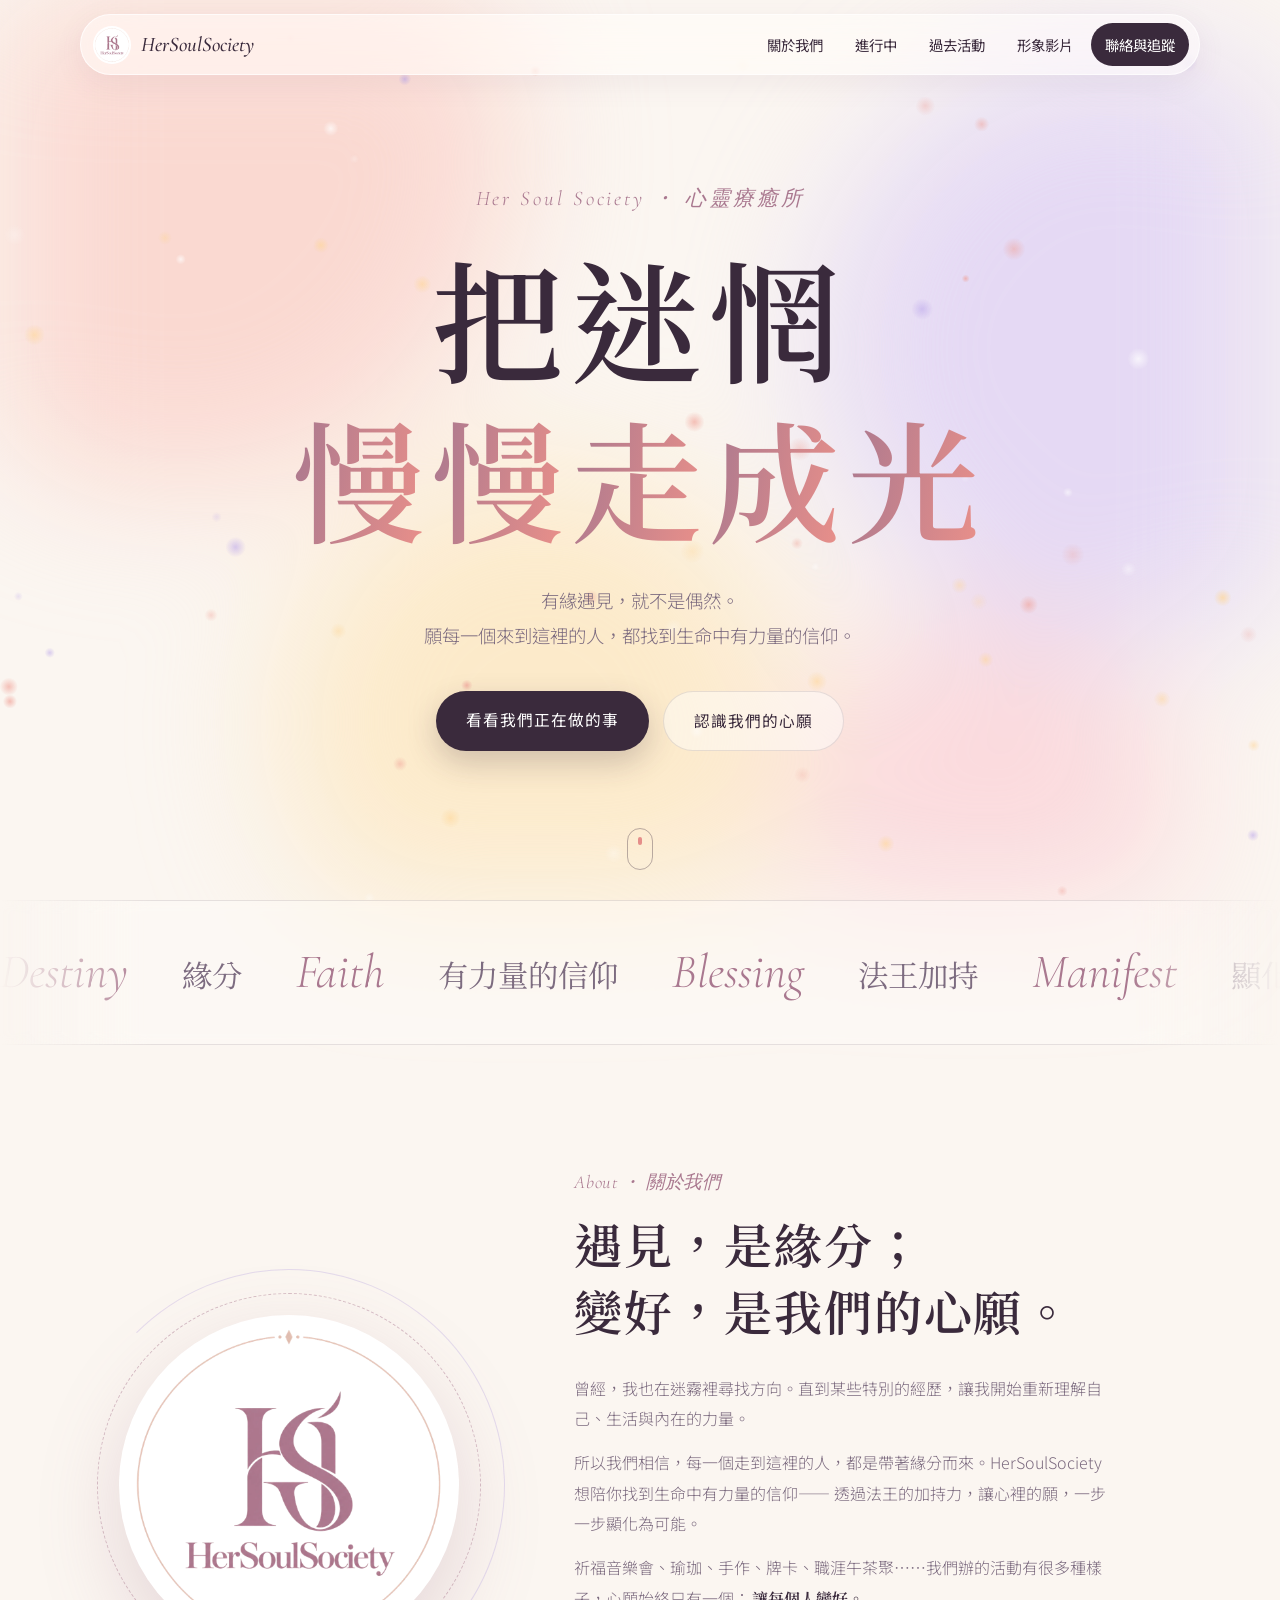
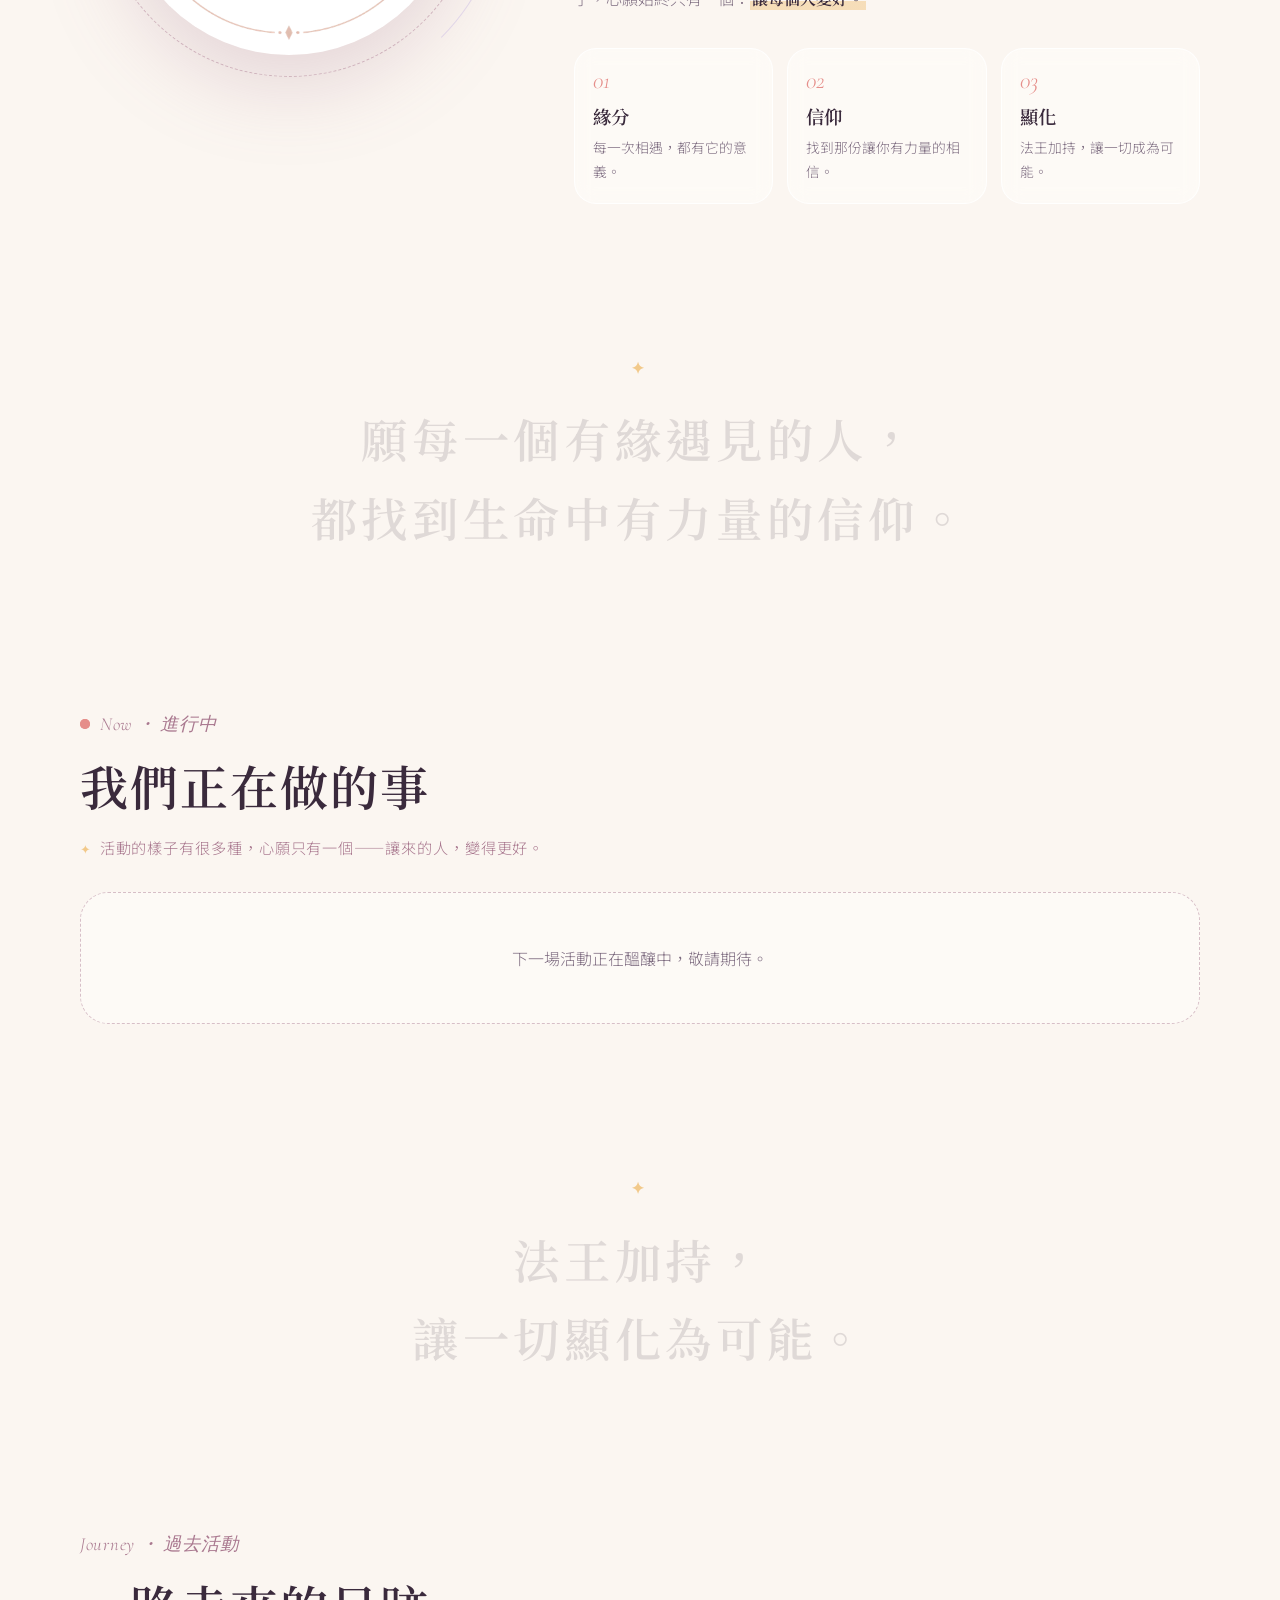
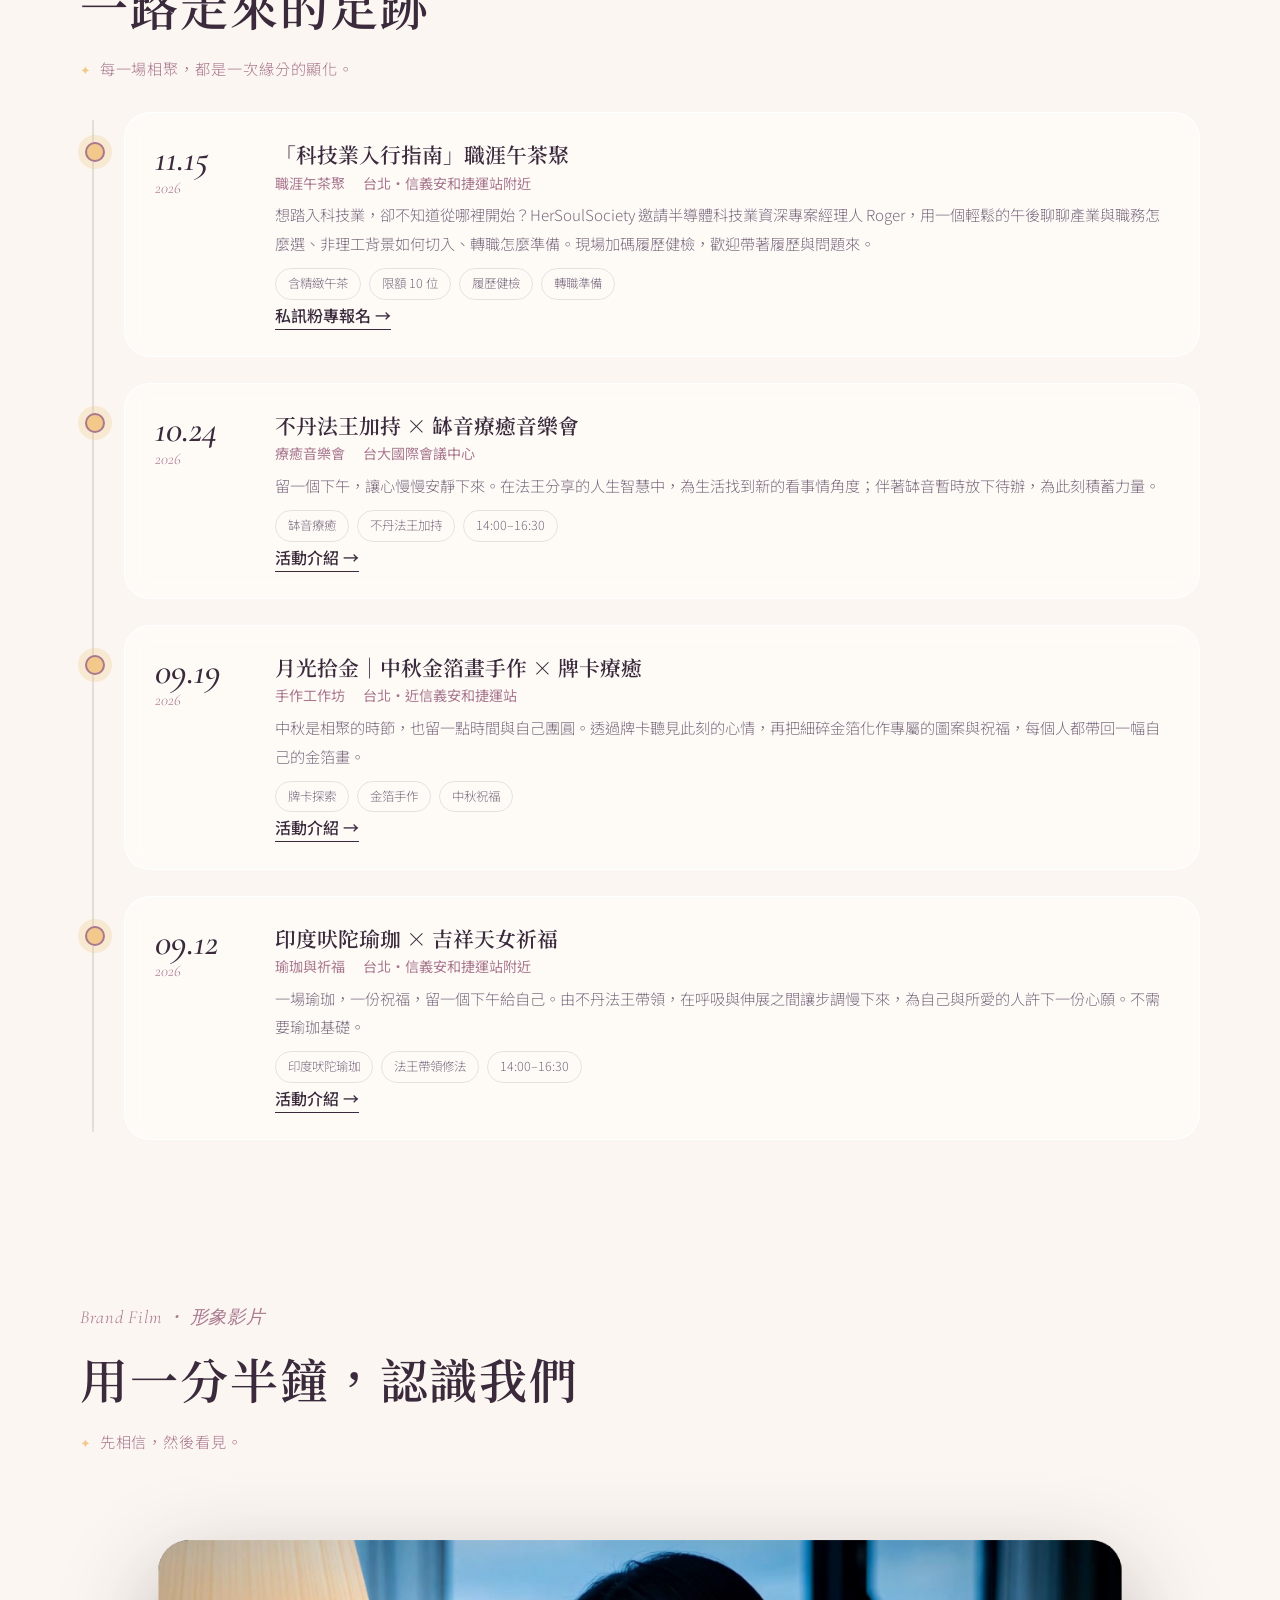
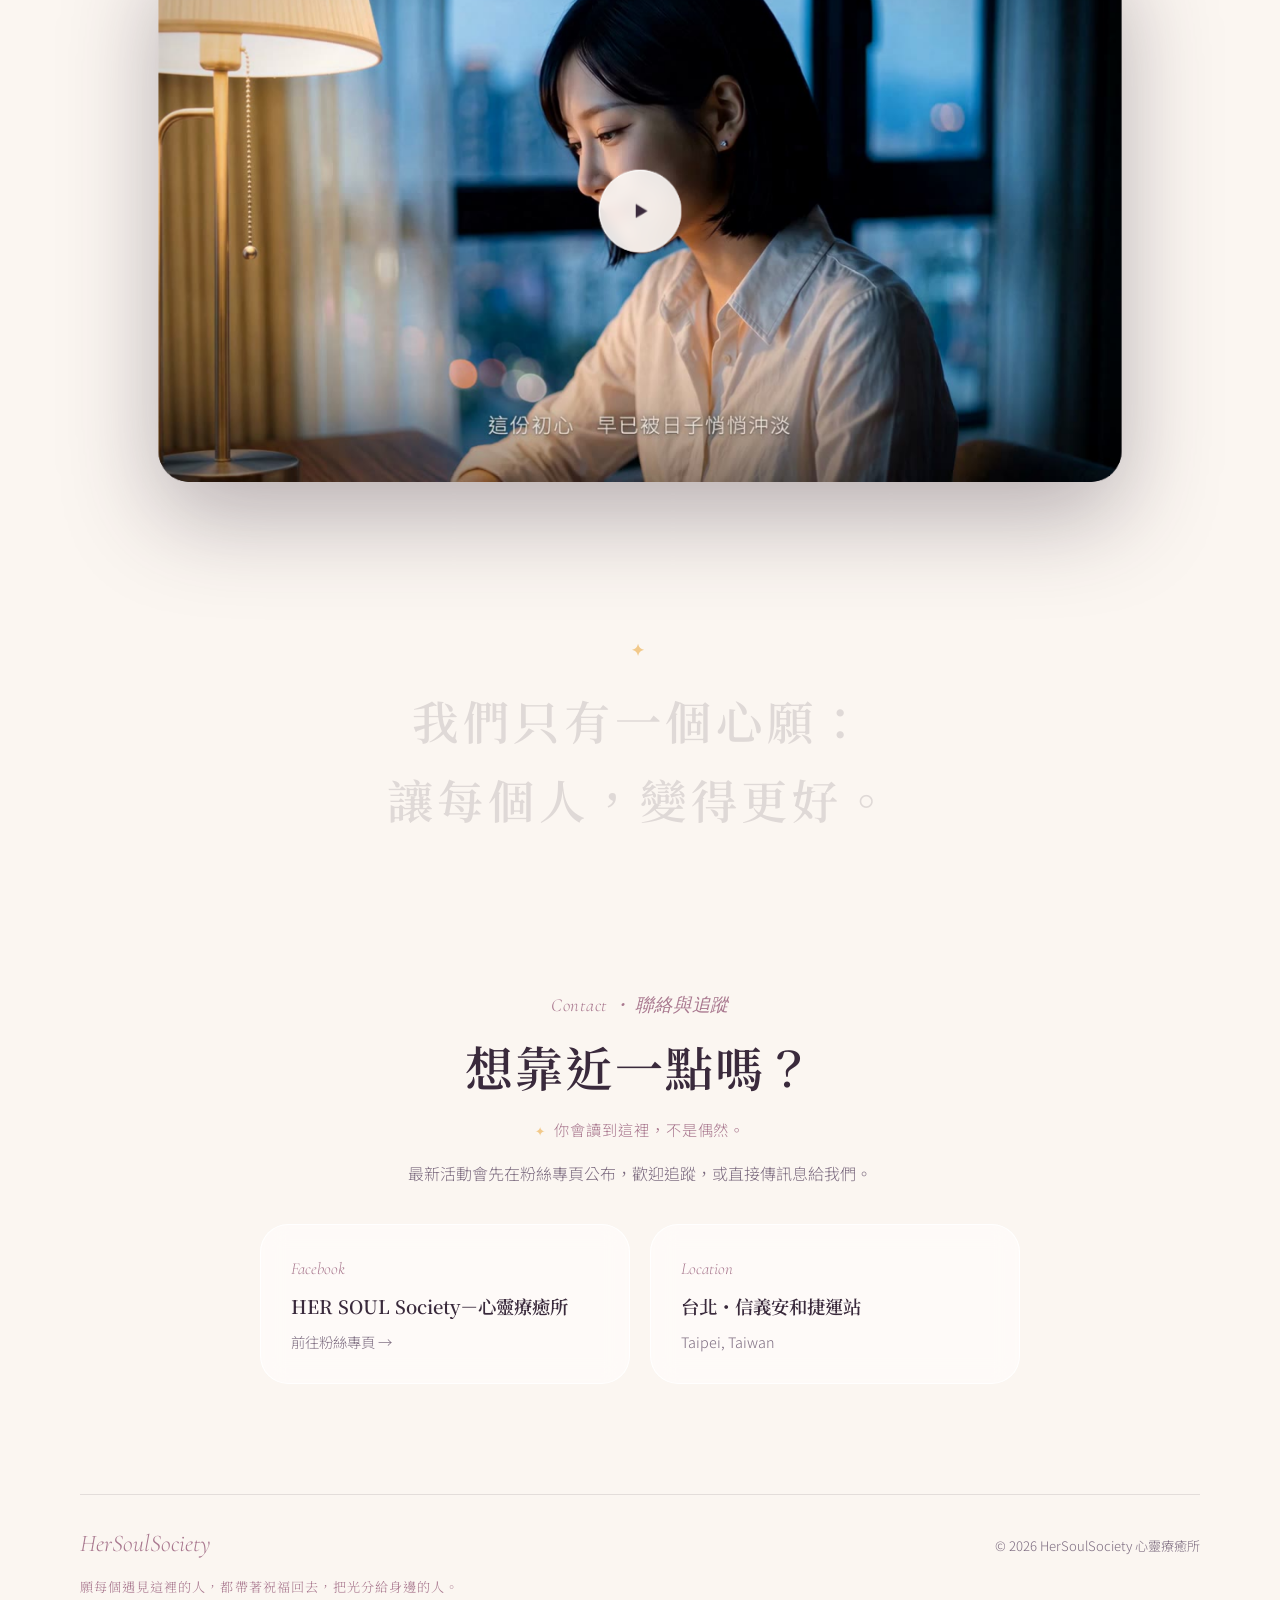
==== index.html @ b60af1e0 "HerSoulSociety 活動網站第一版 Co-Authored-By: Claude Fable 5.2 <noreply@anthropic.com>" ====
<!doctype html>
<html lang="zh-Hant">
<head>
<meta charset="utf-8">
<meta name="viewport" content="width=device-width, initial-scale=1, viewport-fit=cover">
<title>HerSoulSociety 心靈療癒所｜把迷惘慢慢走成光</title>
<meta name="description" content="HerSoulSociety 心靈療癒所：願每一個有緣遇見的人，都找到生命中有力量的信仰。這裡收錄我們正在進行與過去舉辦的活動。">
<link rel="icon" href="assets/hs_logo.png">
<link rel="preconnect" href="https://fonts.googleapis.com">
<link rel="preconnect" href="https://fonts.gstatic.com" crossorigin>
<link href="https://fonts.googleapis.com/css2?family=Cormorant+Garamond:ital,wght@0,500;1,400;1,500&family=Noto+Sans+TC:wght@300;400;500&family=Noto+Serif+TC:wght@400;600&display=swap" rel="stylesheet">
<link rel="stylesheet" href="style.css">
</head>
<body class="loading">

<!-- 進場畫面 -->
<div id="loader" role="status" aria-label="載入中">
  <i class="l-bloom"></i>
  <div class="l-core">
    <svg class="l-ring" viewBox="0 0 200 200" aria-hidden="true">
      <defs><linearGradient id="lg" x1="0" y1="0" x2="1" y2="1"><stop offset="0" stop-color="#B7A3E0"/><stop offset=".5" stop-color="#E58E8A"/><stop offset="1" stop-color="#F2C98A"/></linearGradient></defs>
      <circle class="bg" cx="100" cy="100" r="92"/><circle class="fg" id="lRing" cx="100" cy="100" r="92"/>
    </svg>
    <i class="l-orbit"></i>
    <img src="assets/hs_logo.png" alt="">
  </div>
  <p class="l-tip" id="lTip">緣分，正在靠近</p>
  <p class="l-pct"><span id="lPct">0</span> %</p>
</div>

<!-- 切換分頁的光幕 -->
<div id="veil" aria-hidden="true">
  <div class="v-in"><small id="vEn"></small><strong id="vZh"></strong><span id="vTip"></span></div>
</div>

<div class="aurora" aria-hidden="true">
  <i class="orb o1"></i><i class="orb o2"></i><i class="orb o3"></i><i class="orb o4"></i>
</div>
<canvas id="motes" aria-hidden="true"></canvas>
<div id="glow" aria-hidden="true"></div>
<div id="progress" aria-hidden="true"></div>

<header class="nav" id="nav">
  <a class="brand" href="#top">
    <img src="assets/hs_logo.png" alt="HerSoulSociety 標誌">
    <span>HerSoulSociety</span>
  </a>
  <nav>
    <a href="#about">關於我們</a>
    <a href="#now">進行中</a>
    <a href="#past">過去活動</a>
    <a href="#film">形象影片</a>
    <a href="#contact" class="pill">聯絡與追蹤</a>
  </nav>
</header>

<!-- 手機底部分頁列 -->
<nav class="tabbar" aria-label="分頁">
  <a href="#about">關於</a>
  <a href="#now">進行中</a>
  <a href="#past">足跡</a>
  <a href="#film">影片</a>
  <a href="#contact">聯絡</a>
</nav>

<!-- 角落輪播的小提示 -->
<aside id="hint" aria-live="polite">
  <i>✦</i><span id="hintText"></span>
  <button id="hintClose" aria-label="關閉小提示">×</button>
</aside>

<main id="top" data-en="Home" data-zh="首頁" data-tip="有緣遇見，就不是偶然。">

  <!-- 首屏 -->
  <section class="hero">
    <p class="eyebrow fade" style="--d:.1s">Her Soul Society ・ 心靈療癒所</p>
    <h1 class="split" data-text="把迷惘|慢慢走成光"></h1>
    <p class="lead fade" style="--d:1.5s">
      有緣遇見，就不是偶然。<br>
      願每一個來到這裡的人，都找到生命中有力量的信仰。
    </p>
    <div class="cta fade" style="--d:1.8s">
      <a class="btn solid" href="#now"><span>看看我們正在做的事</span></a>
      <a class="btn ghost" href="#about"><span>認識我們的心願</span></a>
    </div>
    <a class="scroll-hint fade" style="--d:2.3s" href="#about" aria-label="往下捲動">
      <span></span>
    </a>
  </section>

  <!-- 跑馬燈 -->
  <div class="marquee" aria-hidden="true">
    <div class="track">
      <span>Destiny</span><b>緣分</b><span>Faith</span><b>有力量的信仰</b><span>Blessing</span><b>法王加持</b><span>Manifest</span><b>顯化為可能</b><span>Better</span><b>讓每個人變好</b>
      <span>Destiny</span><b>緣分</b><span>Faith</span><b>有力量的信仰</b><span>Blessing</span><b>法王加持</b><span>Manifest</span><b>顯化為可能</b><span>Better</span><b>讓每個人變好</b>
    </div>
  </div>

  <!-- 關於 -->
  <section class="about wrap" id="about" data-en="About" data-zh="關於我們" data-tip="願你找到，生命中有力量的信仰。">
    <div class="about-logo reveal">
      <div class="ring"><img src="assets/hs_logo.png" alt=""></div>
    </div>
    <div class="about-text">
      <p class="label reveal">About ・ 關於我們</p>
      <h2 class="reveal">遇見，是緣分；<br>變好，是我們的心願。</h2>
      <p class="reveal">
        曾經，我也在迷霧裡尋找方向。直到某些特別的經歷，讓我開始重新理解自己、生活與內在的力量。
      </p>
      <p class="reveal">
        所以我們相信，每一個走到這裡的人，都是帶著緣分而來。HerSoulSociety 想陪你找到生命中有力量的信仰——
        透過法王的加持力，讓心裡的願，一步一步顯化為可能。
      </p>
      <p class="reveal">
        祈福音樂會、瑜珈、手作、牌卡、職涯午茶聚……我們辦的活動有很多種樣子，心願始終只有一個：<strong class="hl">讓每個人變好。</strong>
      </p>
      <ul class="pillars">
        <li class="reveal"><em>01</em><strong>緣分</strong><span>每一次相遇，都有它的意義。</span></li>
        <li class="reveal"><em>02</em><strong>信仰</strong><span>找到那份讓你有力量的相信。</span></li>
        <li class="reveal"><em>03</em><strong>顯化</strong><span>法王加持，讓一切成為可能。</span></li>
      </ul>
    </div>
  </section>

  <div class="whisper" data-text="願每一個有緣遇見的人，|都找到生命中有力量的信仰。"></div>

  <!-- 進行中 -->
  <section class="wrap" id="now" data-en="Now" data-zh="進行中" data-tip="形式有很多種，心願只有一個。">
    <p class="label reveal"><i class="dot"></i>Now ・ 進行中</p>
    <h2 class="reveal">我們正在做的事</h2>
    <p class="tip reveal">活動的樣子有很多種，心願只有一個——讓來的人，變得更好。</p>
    <div class="now-list" id="nowList"></div>
  </section>

  <div class="whisper" data-text="法王加持，|讓一切顯化為可能。"></div>

  <!-- 過去活動 -->
  <section class="wrap" id="past" data-en="Journey" data-zh="過去活動" data-tip="每一場相聚，都是緣分的顯化。">
    <p class="label reveal">Journey ・ 過去活動</p>
    <h2 class="reveal">一路走來的足跡</h2>
    <p class="tip reveal">每一場相聚，都是一次緣分的顯化。</p>
    <div class="timeline" id="pastList"><i class="line"><b></b></i></div>
  </section>

  <!-- 形象影片 -->
  <section class="film" id="film" data-en="Brand Film" data-zh="形象影片" data-tip="先相信，然後看見。">
    <div class="wrap">
      <p class="label reveal">Brand Film ・ 形象影片</p>
      <h2 class="reveal">用一分半鐘，認識我們</h2>
      <p class="tip reveal">先相信，然後看見。</p>
    </div>
    <div class="film-frame" id="filmFrame">
      <video id="filmVideo" src="assets/brand-film.mp4" poster="assets/film-poster.jpg" preload="none" playsinline></video>
      <button class="play" id="filmPlay" aria-label="播放形象影片">
        <svg viewBox="0 0 24 24" width="30" height="30"><path d="M8 5.5v13l11-6.5z" fill="currentColor"/></svg>
      </button>
    </div>
  </section>

  <div class="whisper" data-text="我們只有一個心願：|讓每個人，變得更好。"></div>

  <!-- 聯絡 -->
  <section class="contact wrap" id="contact" data-en="Contact" data-zh="聯絡與追蹤" data-tip="靠近一點，讓好事發生。">
    <p class="label reveal">Contact ・ 聯絡與追蹤</p>
    <h2 class="reveal">想靠近一點嗎？</h2>
    <p class="tip reveal">你會讀到這裡，不是偶然。</p>
    <p class="reveal sub">最新活動會先在粉絲專頁公布，歡迎追蹤，或直接傳訊息給我們。</p>
    <div class="contact-cards">
      <a class="c-card reveal" href="https://www.facebook.com/share/1E7W6JuRWN/?mibextid=wwXIfr" target="_blank" rel="noopener">
        <small>Facebook</small>
        <strong>HER SOUL Society－心靈療癒所</strong>
        <span>前往粉絲專頁 →</span>
      </a>
      <div class="c-card reveal">
        <small>Location</small>
        <strong>台北・信義安和捷運站</strong>
        <span>Taipei, Taiwan</span>
      </div>
    </div>
  </section>
</main>

<footer>
  <span class="f-brand">HerSoulSociety</span>
  <span class="f-wish">願每個遇見這裡的人，都帶著祝福回去，把光分給身邊的人。</span>
  <span>© <span id="year"></span> HerSoulSociety 心靈療癒所</span>
</footer>

<script src="events.js"></script>
<script src="app.js"></script>
</body>
</html>
---- style.css ----
:root{
  --bg:#FBF6F1; --paper:#FFFDFB; --ink:#3A2A3C; --muted:#7D6C80;
  --rose:#E58E8A; --lilac:#B7A3E0; --gold:#F2C98A; --mauve:#A9788F;
  --line:rgba(58,42,60,.12);
  --serif:"Noto Serif TC",serif; --sans:"Noto Sans TC",system-ui,sans-serif; --en:"Cormorant Garamond",serif;
  --ease:cubic-bezier(.22,.8,.24,1);
}
*{box-sizing:border-box;margin:0;padding:0}
html{overflow-x:clip;scroll-behavior:smooth;scroll-padding-top:84px}
body{background:var(--bg);color:var(--ink);font-family:var(--sans);font-weight:300;line-height:1.9;overflow-x:hidden;-webkit-font-smoothing:antialiased}
a{color:inherit;text-decoration:none}
img,video{display:block;max-width:100%}
::selection{background:var(--gold);color:var(--ink)}

/* ───── 背景：流動的霧與光 ───── */
.aurora{position:fixed;inset:0;z-index:-3;overflow:hidden;filter:blur(70px) saturate(115%)}
.orb{position:absolute;border-radius:50%;opacity:.6;will-change:transform}
.o1{width:52vw;height:52vw;left:-12vw;top:-14vw;background:#F6C9C0;animation:drift1 22s ease-in-out infinite alternate}
.o2{width:46vw;height:46vw;right:-10vw;top:6vh;background:#D5C8F2;animation:drift2 27s ease-in-out infinite alternate}
.o3{width:40vw;height:40vw;left:22vw;top:52vh;background:#FBE3B8;animation:drift3 31s ease-in-out infinite alternate}
.o4{width:30vw;height:30vw;right:8vw;bottom:-8vw;background:#F3B9C6;opacity:.45;animation:drift1 36s ease-in-out infinite alternate-reverse}
@keyframes drift1{to{transform:translate(14vw,10vh) scale(1.18)}}
@keyframes drift2{to{transform:translate(-16vw,14vh) scale(.88)}}
@keyframes drift3{to{transform:translate(10vw,-16vh) scale(1.22)}}
#motes{position:fixed;inset:0;z-index:-2;width:100%;height:100%;pointer-events:none}
#glow{position:fixed;left:0;top:0;width:520px;height:520px;margin:-260px 0 0 -260px;border-radius:50%;z-index:-1;pointer-events:none;
  background:radial-gradient(circle,rgba(255,236,200,.75),rgba(255,236,200,0) 62%);opacity:0;transition:opacity .8s;will-change:transform}
#progress{position:fixed;left:0;top:0;height:3px;width:100%;z-index:60;transform-origin:0 50%;transform:scaleX(0);
  background:linear-gradient(90deg,var(--lilac),var(--rose),var(--gold))}

/* ───── 導覽 ───── */
.nav{position:fixed;top:14px;left:50%;transform:translateX(-50%);z-index:50;width:min(1120px,calc(100% - 28px));
  display:flex;align-items:center;justify-content:space-between;padding:8px 10px 8px 12px;border-radius:999px;
  background:rgba(255,253,251,.55);backdrop-filter:blur(18px) saturate(140%);-webkit-backdrop-filter:blur(18px) saturate(140%);
  border:1px solid rgba(255,255,255,.7);box-shadow:0 8px 30px rgba(120,80,110,.08);transition:box-shadow .4s,background .4s}
.nav.scrolled{background:rgba(255,253,251,.82);box-shadow:0 10px 36px rgba(120,80,110,.16)}
.brand{display:flex;align-items:center;gap:10px;font-family:var(--en);font-style:italic;font-size:1.3rem;font-weight:500}
.brand img{width:38px;height:38px;border-radius:50%;background:#fff;transition:transform .8s var(--ease)}
.brand:hover img{transform:rotate(360deg)}
.nav nav{display:flex;align-items:center;gap:4px;font-size:.9rem;font-weight:400}
.nav nav a{padding:8px 14px;border-radius:999px;position:relative;transition:color .3s,background .3s}
.nav nav a:not(.pill):hover{background:rgba(183,163,224,.2)}
.nav nav a.on:not(.pill){color:var(--mauve)}
.nav nav a.on:not(.pill)::after{content:"";position:absolute;left:50%;bottom:3px;width:5px;height:5px;margin-left:-2.5px;border-radius:50%;background:var(--rose)}
.pill{background:var(--ink);color:#fff}
.pill:hover{background:var(--mauve)}

/* ───── 共用 ───── */
.wrap{width:min(1120px,calc(100% - 48px));margin:0 auto;padding:120px 0 40px}
.label{display:flex;align-items:center;gap:10px;font-family:var(--en);font-style:italic;font-size:1.15rem;color:var(--mauve);letter-spacing:.04em;margin-bottom:10px}
h2{font-family:var(--serif);font-weight:600;font-size:clamp(1.9rem,4.2vw,3rem);line-height:1.4;letter-spacing:.04em;margin-bottom:28px}
.dot{width:10px;height:10px;border-radius:50%;background:var(--rose);position:relative;flex:none}
.dot::after{content:"";position:absolute;inset:0;border-radius:50%;background:var(--rose);animation:ping 2s ease-out infinite}
@keyframes ping{to{transform:scale(3.4);opacity:0}}

/* 捲動顯現：由霧變清晰 */
.reveal{opacity:0;transform:translateY(34px);filter:blur(10px);transition:opacity 1.1s var(--ease),transform 1.1s var(--ease),filter 1.1s var(--ease);transition-delay:var(--rd,0s)}
.reveal.in{opacity:1;transform:none;filter:none}
.fade{opacity:0;animation:fadeUp 1.2s var(--ease) var(--d,0s) forwards}
@keyframes fadeUp{from{opacity:0;transform:translateY(22px);filter:blur(8px)}to{opacity:1;transform:none;filter:none}}

/* ───── 首屏 ───── */
.hero{min-height:100svh;display:flex;flex-direction:column;align-items:center;justify-content:center;text-align:center;padding:120px 24px 90px;position:relative}
.eyebrow{font-family:var(--en);font-style:italic;font-size:clamp(1rem,2vw,1.3rem);color:var(--mauve);letter-spacing:.14em}
.hero h1{font-family:var(--serif);font-weight:600;font-size:clamp(2.9rem,10.5vw,8.2rem);line-height:1.22;letter-spacing:.06em;margin:18px 0 26px}
.hero h1 .row{display:block}
.hero h1 .ch{display:inline-block;opacity:0;transform:translateY(.5em) scale(1.08);filter:blur(18px);animation:chIn 1.5s var(--ease) forwards;animation-delay:calc(.35s + var(--i)*.11s)}
.hero h1 .row:last-child .ch{background:linear-gradient(100deg,var(--mauve) 0%,var(--rose) 38%,var(--gold) 55%,var(--rose) 72%,var(--lilac) 100%);background-size:260% 100%;
  -webkit-background-clip:text;background-clip:text;color:transparent;animation:chIn 1.5s var(--ease) forwards,sheen 7s ease-in-out 2s infinite alternate;animation-delay:calc(.35s + var(--i)*.11s),2s}
@keyframes chIn{to{opacity:1;transform:none;filter:none}}
@keyframes sheen{to{background-position:100% 0}}
.lead{max-width:34em;color:var(--muted);font-size:clamp(1rem,1.6vw,1.15rem)}
.cta{display:flex;flex-wrap:wrap;gap:14px;justify-content:center;margin-top:38px}
.btn{position:relative;overflow:hidden;padding:14px 30px;border-radius:999px;font-weight:400;font-size:.98rem;letter-spacing:.06em;transition:transform .5s var(--ease),box-shadow .5s}
.btn span{position:relative;z-index:1}
.btn.solid{background:var(--ink);color:#fff;box-shadow:0 12px 30px rgba(58,42,60,.22)}
.btn.solid::before{content:"";position:absolute;inset:0;background:linear-gradient(100deg,var(--mauve),var(--rose),var(--gold));opacity:0;transition:opacity .6s}
.btn.solid:hover::before{opacity:1}
.btn.ghost{border:1px solid var(--line);background:rgba(255,255,255,.45);backdrop-filter:blur(8px)}
.btn:hover{transform:translateY(-3px);box-shadow:0 18px 40px rgba(229,142,138,.3)}
.scroll-hint{position:absolute;bottom:30px;left:50%;margin-left:-13px;width:26px;height:42px;border:1.5px solid rgba(58,42,60,.35);border-radius:14px}
.scroll-hint span{position:absolute;left:50%;top:8px;width:4px;height:8px;margin-left:-2px;border-radius:2px;background:var(--rose);animation:wheel 2s var(--ease) infinite}
@keyframes wheel{0%{opacity:0;transform:translateY(-3px)}35%{opacity:1}100%{opacity:0;transform:translateY(15px)}}

/* ───── 跑馬燈 ───── */
.marquee{overflow:hidden;padding:26px 0;border-block:1px solid var(--line);background:rgba(255,253,251,.4);backdrop-filter:blur(6px);
  -webkit-mask-image:linear-gradient(90deg,transparent,#000 12%,#000 88%,transparent);mask-image:linear-gradient(90deg,transparent,#000 12%,#000 88%,transparent)}
.track{display:flex;gap:54px;width:max-content;align-items:baseline;animation:slide 38s linear infinite}
.track span{font-family:var(--en);font-style:italic;font-size:clamp(1.8rem,4vw,3rem);color:var(--mauve)}
.track b{font-family:var(--serif);font-weight:400;font-size:clamp(1.2rem,2.6vw,1.9rem);color:var(--muted)}
@keyframes slide{to{transform:translateX(-50%)}}

/* ───── 關於 ───── */
.about{display:grid;grid-template-columns:minmax(220px,.8fr) 1.2fr;gap:clamp(30px,6vw,90px);align-items:center}
.ring{position:relative;width:min(340px,70vw);aspect-ratio:1;margin:auto;border-radius:50%;background:#fff;box-shadow:0 30px 80px rgba(169,120,143,.25);animation:float 7s ease-in-out infinite}
.ring img{width:100%;height:100%;border-radius:50%}
.ring::before,.ring::after{content:"";position:absolute;inset:-22px;border-radius:50%;border:1px dashed rgba(169,120,143,.45);animation:spin 40s linear infinite}
.ring::after{inset:-46px;border:1px solid rgba(183,163,224,.35);border-left-color:transparent;border-bottom-color:transparent;animation-duration:26s;animation-direction:reverse}
@keyframes spin{to{transform:rotate(360deg)}}
@keyframes float{50%{transform:translateY(-14px)}}
.about-text p:not(.label){color:var(--muted);max-width:34em;margin-bottom:14px}
.pillars{list-style:none;display:grid;grid-template-columns:repeat(3,1fr);gap:14px;margin-top:34px}
.pillars li{padding:20px 18px;border-radius:22px;background:rgba(255,253,251,.6);border:1px solid rgba(255,255,255,.8);backdrop-filter:blur(10px);
  transition:transform .6s var(--ease),box-shadow .6s,opacity 1.1s var(--ease),filter 1.1s var(--ease)}
.pillars li:nth-child(2){--rd:.12s}.pillars li:nth-child(3){--rd:.24s}
.pillars li.in:hover{transform:translateY(-8px);box-shadow:0 22px 44px rgba(183,163,224,.3)}
.pillars em{font-family:var(--en);font-size:1.5rem;color:var(--rose);display:block;line-height:1}
.pillars strong{font-family:var(--serif);font-weight:600;font-size:1.15rem;display:block;margin:6px 0 2px}
.pillars span{font-size:.86rem;color:var(--muted);line-height:1.7;display:block}

/* ───── 進行中 ───── */
.now-list{display:grid;gap:34px}
.now-card{--mx:50%;--my:50%;position:relative;display:grid;grid-template-columns:minmax(0,.9fr) minmax(0,1.1fr);border-radius:34px;overflow:hidden;
  background:rgba(255,253,251,.72);border:1px solid rgba(255,255,255,.9);backdrop-filter:blur(14px);box-shadow:0 24px 70px rgba(120,80,110,.14);
  transform:perspective(1200px) rotateX(var(--rx,0deg)) rotateY(var(--ry,0deg));transition:transform .5s var(--ease),box-shadow .5s,opacity 1.1s var(--ease),filter 1.1s var(--ease)}
.now-card::after{content:"";position:absolute;inset:0;pointer-events:none;border-radius:inherit;opacity:0;transition:opacity .5s;
  background:radial-gradient(420px circle at var(--mx) var(--my),rgba(255,232,190,.55),transparent 60%)}
.now-card:hover::after{opacity:1}
.now-card:hover{box-shadow:0 34px 90px rgba(229,142,138,.26)}
.now-media{position:relative;min-height:340px;overflow:hidden;background:linear-gradient(135deg,#F6C9C0,#D5C8F2 55%,#FBE3B8)}
.now-media img{position:absolute;inset:0;width:100%;height:100%;object-fit:cover;object-position:50% 40%;transition:transform 1.6s var(--ease)}
.now-card:hover .now-media img{transform:scale(1.06)}
.now-media{background-size:220% 220%;animation:pan 14s ease-in-out infinite alternate}
@keyframes pan{to{background-position:100% 100%}}
.now-date{position:absolute;inset:0;display:flex;flex-direction:column;align-items:center;justify-content:center;color:#fff;font-family:var(--en);font-style:italic;text-shadow:0 6px 30px rgba(169,120,143,.45)}
.now-date small{font-size:1.4rem;letter-spacing:.3em;opacity:.9}
.now-date b{font-weight:500;font-size:clamp(4.5rem,10vw,7.5rem);line-height:1}
.now-date span{font-family:var(--serif);font-style:normal;font-size:1.05rem;letter-spacing:.3em;margin-top:10px;padding:4px 18px;border:1px solid rgba(255,255,255,.8);border-radius:999px}
.now-body{padding:clamp(26px,4vw,48px);display:flex;flex-direction:column;justify-content:center;gap:12px}
.badge{align-self:flex-start;display:inline-flex;align-items:center;gap:8px;padding:5px 14px;border-radius:999px;font-size:.8rem;font-weight:500;letter-spacing:.08em;background:rgba(229,142,138,.16);color:#B4605C}
.now-body h3,.t-card h3{font-family:var(--serif);font-weight:600;font-size:clamp(1.4rem,2.6vw,2rem);line-height:1.45}
.meta{display:flex;flex-wrap:wrap;gap:6px 18px;font-size:.88rem;color:var(--mauve);font-weight:400}
.now-body p{color:var(--muted)}
.tags{display:flex;flex-wrap:wrap;gap:8px}
.tags i{font-style:normal;font-size:.78rem;padding:3px 12px;border-radius:999px;border:1px solid var(--line);color:var(--muted)}
.more{align-self:flex-start;margin-top:8px;font-weight:500;color:var(--ink);border-bottom:1px solid currentColor;padding-bottom:2px;transition:color .3s,letter-spacing .5s var(--ease)}
.more:hover{color:var(--rose);letter-spacing:.1em}
.empty{padding:50px 30px;text-align:center;border-radius:28px;border:1px dashed rgba(169,120,143,.45);color:var(--muted);background:rgba(255,253,251,.5)}

/* ───── 過去活動：時間軸 ───── */
.timeline{position:relative;padding-left:44px;display:grid;gap:26px}
.timeline .line{position:absolute;left:12px;top:8px;bottom:8px;width:2px;background:var(--line);border-radius:2px;overflow:hidden}
.timeline .line b{display:block;width:100%;height:100%;transform-origin:50% 0;transform:scaleY(0);background:linear-gradient(var(--lilac),var(--rose),var(--gold))}
.t-item{position:relative}
.t-item::before{content:"";position:absolute;left:-39px;top:30px;width:16px;height:16px;border-radius:50%;background:var(--bg);border:2px solid var(--mauve);transition:background .6s .3s,box-shadow .6s .3s,transform .6s .3s var(--ease);transform:scale(.4)}
.t-item.in::before{background:var(--gold);box-shadow:0 0 0 7px rgba(242,201,138,.3);transform:scale(1)}
.t-card{display:grid;grid-template-columns:auto 1fr;gap:10px 28px;padding:26px 30px;border-radius:26px;background:rgba(255,253,251,.66);border:1px solid rgba(255,255,255,.9);backdrop-filter:blur(10px);
  transition:transform .6s var(--ease),box-shadow .6s}
.t-card:hover{transform:translateX(10px);box-shadow:0 18px 50px rgba(183,163,224,.28)}
.t-date{font-family:var(--en);font-style:italic;color:var(--mauve);line-height:1.1;min-width:92px}
.t-date b{display:block;font-weight:500;font-size:2.3rem;color:var(--ink)}
.t-card h3{font-size:1.3rem}
.t-card p{color:var(--muted);font-size:.95rem;margin:4px 0 10px}
.t-thumb{grid-column:1/-1;border-radius:18px;overflow:hidden;max-height:300px}
.t-thumb img{width:100%;height:100%;object-fit:cover}
.sample-flag{font-size:.72rem;padding:2px 10px;border-radius:999px;background:rgba(183,163,224,.25);color:#6E5A9A;margin-left:8px;vertical-align:middle;font-family:var(--sans);font-weight:400}

/* ───── 形象影片 ───── */
.film .wrap{padding-bottom:10px}
.film-frame{position:relative;width:min(1120px,calc(100% - 48px));margin:0 auto;aspect-ratio:16/9;border-radius:36px;overflow:hidden;background:#1b1420;
  box-shadow:0 40px 110px rgba(58,42,60,.35);transform:scale(var(--s,.86));will-change:transform}
.film-frame video{width:100%;height:100%;object-fit:cover}
.play{position:absolute;left:50%;top:50%;width:96px;height:96px;margin:-48px 0 0 -48px;border-radius:50%;border:0;cursor:pointer;color:var(--ink);
  background:rgba(255,253,251,.88);backdrop-filter:blur(8px);display:grid;place-items:center;transition:transform .5s var(--ease),opacity .5s}
.play::before,.play::after{content:"";position:absolute;inset:0;border-radius:50%;border:1px solid rgba(255,255,255,.8);animation:ripple 2.8s ease-out infinite}
.play::after{animation-delay:1.4s}
@keyframes ripple{to{transform:scale(2.1);opacity:0}}
.play:hover{transform:scale(1.1)}
.film-frame.playing .play{opacity:0;pointer-events:none}

/* ───── 聯絡 ───── */
.contact{text-align:center;padding-bottom:110px}
.contact .label{justify-content:center}
.contact .sub{color:var(--muted);max-width:32em;margin:-10px auto 36px}
.contact-cards{display:grid;grid-template-columns:repeat(auto-fit,minmax(260px,1fr));gap:20px;max-width:760px;margin:auto;text-align:left}
.c-card{display:flex;flex-direction:column;gap:4px;padding:28px 30px;border-radius:28px;background:rgba(255,253,251,.7);border:1px solid rgba(255,255,255,.9);backdrop-filter:blur(12px);
  transition:transform .6s var(--ease),box-shadow .6s,opacity 1.1s var(--ease),filter 1.1s var(--ease)}
.c-card:nth-child(2){--rd:.12s}
a.c-card.in:hover{transform:translateY(-8px);box-shadow:0 26px 60px rgba(229,142,138,.28)}
.c-card small{font-family:var(--en);font-style:italic;font-size:1.05rem;color:var(--mauve)}
.c-card strong{font-family:var(--serif);font-weight:600;font-size:1.15rem}
.c-card span{color:var(--muted);font-size:.9rem}

footer{display:flex;flex-wrap:wrap;gap:8px 24px;justify-content:space-between;align-items:baseline;width:min(1120px,calc(100% - 48px));margin:0 auto;padding:26px 0 40px;border-top:1px solid var(--line);font-size:.82rem;color:var(--muted)}
.f-brand{font-family:var(--en);font-style:italic;font-size:1.5rem;color:var(--mauve)}

/* ───── 手機 ───── */
@media (max-width:820px){
  .nav nav a:not(.pill){display:none}
  .wrap{padding-top:90px}
  .about{grid-template-columns:1fr}
  .ring{width:min(240px,60vw);margin-bottom:30px}
  .pillars{grid-template-columns:1fr}
  .now-card{grid-template-columns:1fr}
  .now-media{min-height:0;aspect-ratio:4/3}
  .timeline{padding-left:34px}
  .timeline .line{left:7px}
  .t-item::before{left:-34px}
  .t-card{grid-template-columns:1fr;padding:22px}
  .t-date b{display:inline;font-size:1.6rem;margin-right:8px}
  .film-frame{border-radius:22px}
  .play{width:72px;height:72px;margin:-36px 0 0 -36px}
}

/* ───── 減少動態 ───── */
@media (prefers-reduced-motion:reduce){
  *,*::before,*::after{animation:none!important;transition:none!important}
  .reveal,.fade,.hero h1 .ch{opacity:1;transform:none;filter:none}
  .timeline .line b{transform:none}
  .film-frame{transform:none}
  #motes,#glow{display:none}
}

/* ═════ 進場畫面 ═════ */
body.loading{overflow:hidden}
body.loading .fade,body.loading .hero h1 .ch{animation-play-state:paused!important}
#loader{position:fixed;inset:0;z-index:100;display:grid;place-content:center;justify-items:center;gap:20px;overflow:hidden;
  background:radial-gradient(60% 50% at 18% 18%,#F9D3CB,transparent 70%),radial-gradient(55% 55% at 86% 28%,#DCD0F5,transparent 70%),radial-gradient(60% 60% at 50% 105%,#FCE6BE,transparent 70%),var(--bg);
  transition:opacity 1.1s ease .15s,transform 1.3s var(--ease),filter 1.1s ease .15s;animation:failsafe 0s linear 10s forwards}
@keyframes failsafe{to{visibility:hidden}}
#loader[hidden]{display:none}
#loader.done{opacity:0;transform:scale(1.14);filter:blur(16px);pointer-events:none}
.l-bloom{position:absolute;left:50%;top:44%;width:40px;height:40px;margin:-20px;border-radius:50%;opacity:0;transform:scale(0);
  background:radial-gradient(circle,#fff 0,rgba(255,244,220,.95) 40%,rgba(255,244,220,0) 70%)}
#loader.done .l-bloom{opacity:1;transform:scale(80);transition:transform 1.2s cubic-bezier(.6,0,.9,.4),opacity .25s}
.l-core{position:relative;width:200px;height:200px;animation:coreIn 1.2s var(--ease) both}
@keyframes coreIn{from{opacity:0;transform:scale(.8);filter:blur(14px)}}
.l-core::before{content:"";position:absolute;inset:-70px;border-radius:50%;background:radial-gradient(circle,rgba(255,226,170,.9),rgba(255,226,170,0) 65%);animation:breathe 2.4s ease-in-out infinite}
@keyframes breathe{50%{transform:scale(1.18);opacity:.6}}
.l-core img{position:absolute;inset:22px;width:156px;height:156px;border-radius:50%;background:#fff;box-shadow:0 16px 50px rgba(169,120,143,.3)}
.l-ring{position:absolute;inset:0;transform:rotate(-90deg)}
.l-ring circle{fill:none}
.l-ring .bg{stroke:rgba(58,42,60,.1);stroke-width:1.5}
.l-ring .fg{stroke:url(#lg);stroke-width:3.5;stroke-linecap:round;stroke-dasharray:578;stroke-dashoffset:578}
.l-orbit{position:absolute;inset:-16px;border-radius:50%;animation:spin 2.6s linear infinite}
.l-orbit::before{content:"";position:absolute;left:50%;top:-4px;width:9px;height:9px;margin-left:-4.5px;border-radius:50%;background:#fff;box-shadow:0 0 14px 5px rgba(242,201,138,.95)}
.l-tip{position:relative;font-family:var(--serif);font-size:1.05rem;letter-spacing:.34em;text-indent:.34em;color:var(--ink);min-height:1.9em;transition:opacity .35s,transform .35s var(--ease),filter .35s}
.l-tip.out{opacity:0;transform:translateY(10px);filter:blur(6px)}
.l-pct{position:relative;font-family:var(--en);font-style:italic;font-size:1.15rem;color:var(--mauve);letter-spacing:.1em;margin-top:-12px}

/* ═════ 切換分頁的光幕 ═════ */
#veil{position:fixed;inset:0;z-index:90;display:grid;place-items:center;text-align:center;visibility:hidden;pointer-events:none;
  background:radial-gradient(60% 50% at 18% 18%,#F9D3CB,transparent 70%),radial-gradient(55% 55% at 86% 28%,#DCD0F5,transparent 70%),radial-gradient(60% 60% at 50% 105%,#FCE6BE,transparent 70%),var(--bg);
  clip-path:circle(0 at var(--x,50%) var(--y,50%))}
#veil.show{visibility:visible;pointer-events:auto;clip-path:circle(150% at var(--x,50%) var(--y,50%));transition:clip-path .85s cubic-bezier(.7,0,.2,1)}
#veil.leave{opacity:0;transform:scale(1.1);filter:blur(14px);transition:opacity .75s ease,transform .9s var(--ease),filter .75s ease}
#veil::before,#veil::after{content:"";position:absolute;left:50%;top:50%;width:min(78vw,460px);aspect-ratio:1;border-radius:50%;translate:-50% -50%;border:1px dashed rgba(169,120,143,.45);animation:spin 30s linear infinite}
#veil::after{width:min(92vw,560px);border:1px solid rgba(183,163,224,.4);border-left-color:transparent;border-bottom-color:transparent;animation-duration:18s;animation-direction:reverse}
.v-in{position:relative;display:grid;gap:8px;padding:0 24px}
.v-in>*{opacity:0;transform:translateY(18px);filter:blur(8px)}
#veil.show .v-in>*{opacity:1;transform:none;filter:none;transition:opacity .6s,transform .7s var(--ease),filter .6s}
#veil.show .v-in>:nth-child(1){transition-delay:.3s}
#veil.show .v-in>:nth-child(2){transition-delay:.4s}
#veil.show .v-in>:nth-child(3){transition-delay:.58s}
.v-in small{font-family:var(--en);font-style:italic;font-size:1.35rem;color:var(--mauve);letter-spacing:.1em}
.v-in strong{font-family:var(--serif);font-weight:600;font-size:clamp(2.2rem,8vw,4.4rem);letter-spacing:.22em;text-indent:.22em;line-height:1.3;
  background:linear-gradient(100deg,var(--mauve),var(--rose) 45%,var(--gold));-webkit-background-clip:text;background-clip:text;color:transparent}
.v-in span{color:var(--muted);letter-spacing:.16em;font-size:.98rem}

/* ═════ 理念小語：隨捲動逐字點亮 ═════ */
.whisper{width:min(900px,calc(100% - 48px));margin:0 auto;padding:110px 0 30px;text-align:center;font-family:var(--serif);font-weight:600;
  font-size:clamp(1.5rem,4.4vw,2.9rem);line-height:1.7;letter-spacing:.1em;position:relative}
.whisper::before{content:"✦";display:block;font-size:1rem;color:var(--gold);margin-bottom:18px;animation:twinkle 2.6s ease-in-out infinite}
@keyframes twinkle{50%{transform:scale(1.5) rotate(45deg);opacity:.5}}
.whisper .row{display:block}
.whisper .c{color:rgba(58,42,60,.14);transition:color .5s,text-shadow .5s}
.whisper .c.on{color:var(--ink);text-shadow:0 0 22px rgba(242,201,138,.8)}
.whisper .row:last-child .c.on{color:var(--mauve)}

/* 區塊小提示 */
.tip{display:flex;align-items:baseline;gap:8px;color:var(--mauve);font-size:.95rem;letter-spacing:.06em;margin:-14px 0 30px}
.tip::before{content:"✦";color:var(--gold);font-size:.8rem;animation:twinkle 2.6s ease-in-out infinite}
.contact .tip{justify-content:center;margin-bottom:14px}
.contact .sub{margin-top:0}
.hl{font-family:var(--serif);font-weight:600;color:var(--ink);background:linear-gradient(transparent 62%,rgba(242,201,138,.55) 62%);padding:0 2px}

/* 角落輪播小提示 */
#hint{position:fixed;right:20px;bottom:20px;z-index:40;display:flex;align-items:center;gap:10px;max-width:min(340px,calc(100vw - 40px));padding:10px 12px 10px 16px;border-radius:999px;
  background:rgba(255,253,251,.78);backdrop-filter:blur(16px);-webkit-backdrop-filter:blur(16px);border:1px solid rgba(255,255,255,.9);box-shadow:0 12px 36px rgba(120,80,110,.18);
  font-size:.86rem;color:var(--ink);opacity:0;transform:translateY(20px);pointer-events:none;transition:opacity .7s,transform .7s var(--ease)}
#hint.on{opacity:1;transform:none;pointer-events:auto}
#hint i{font-style:normal;color:var(--gold);animation:twinkle 2.6s ease-in-out infinite}
#hint span{transition:opacity .5s,filter .5s;line-height:1.5}
#hint span.out{opacity:0;filter:blur(6px)}
#hint button{border:0;background:none;cursor:pointer;color:var(--muted);font-size:1.1rem;line-height:1;padding:2px 6px;border-radius:50%}
#hint button:hover{color:var(--rose)}

/* 手機底部分頁列 */
.tabbar{display:none}
.f-wish{flex:1 1 100%;order:3;color:var(--mauve);font-family:var(--serif);letter-spacing:.08em}

@media (max-width:820px){
  .nav nav{display:none}
  .tabbar{display:flex;position:fixed;left:12px;right:12px;bottom:calc(10px + env(safe-area-inset-bottom));z-index:50;padding:6px;border-radius:999px;
    background:rgba(255,253,251,.82);backdrop-filter:blur(18px);-webkit-backdrop-filter:blur(18px);border:1px solid rgba(255,255,255,.9);box-shadow:0 10px 36px rgba(120,80,110,.2)}
  .tabbar a{flex:1;text-align:center;padding:9px 0;border-radius:999px;font-size:.84rem;font-weight:400;color:var(--muted);transition:background .4s,color .4s}
  .tabbar a.on{background:var(--ink);color:#fff}
  #hint{right:12px;left:12px;max-width:none;bottom:calc(72px + env(safe-area-inset-bottom));border-radius:22px}
  #hint span{flex:1}
  footer{padding-bottom:150px}
  .whisper{padding-top:80px}
}
@media (prefers-reduced-motion:reduce){
  #loader{display:none}
  .whisper .c{color:var(--ink)}
}
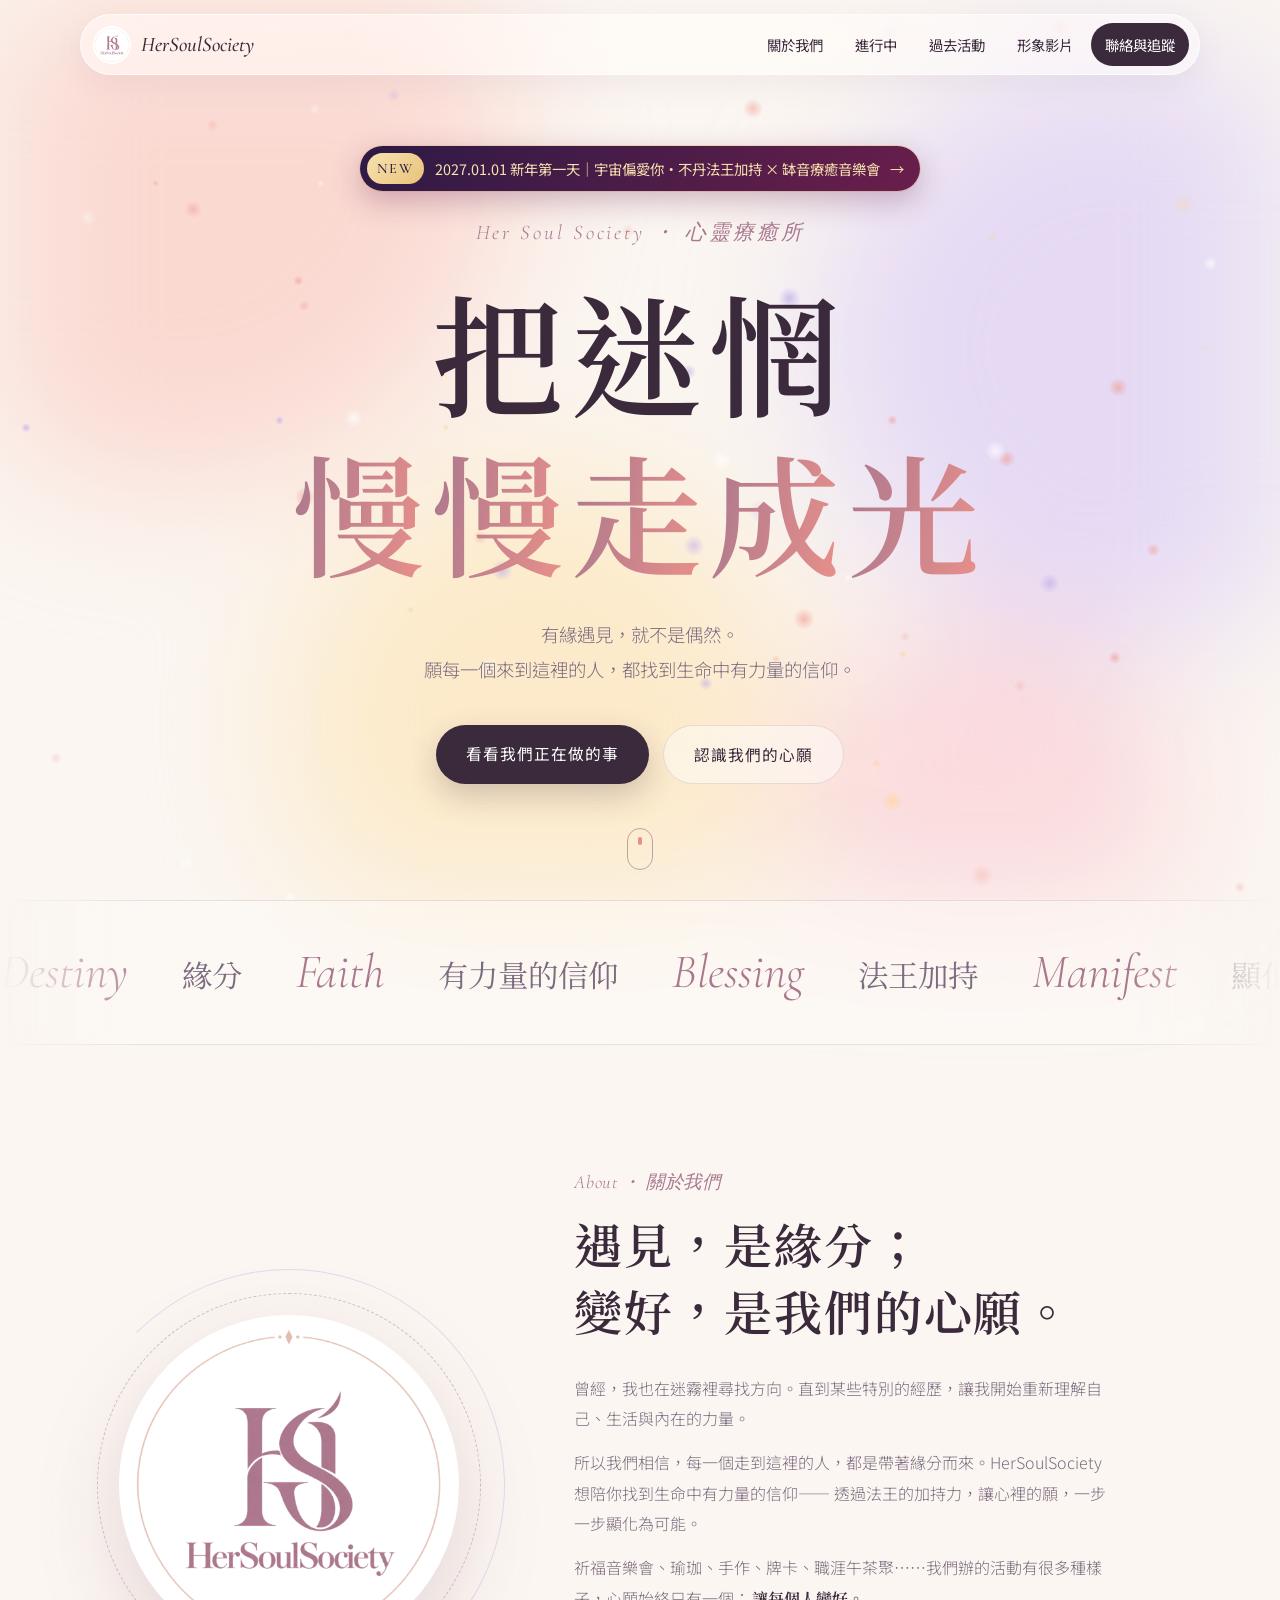
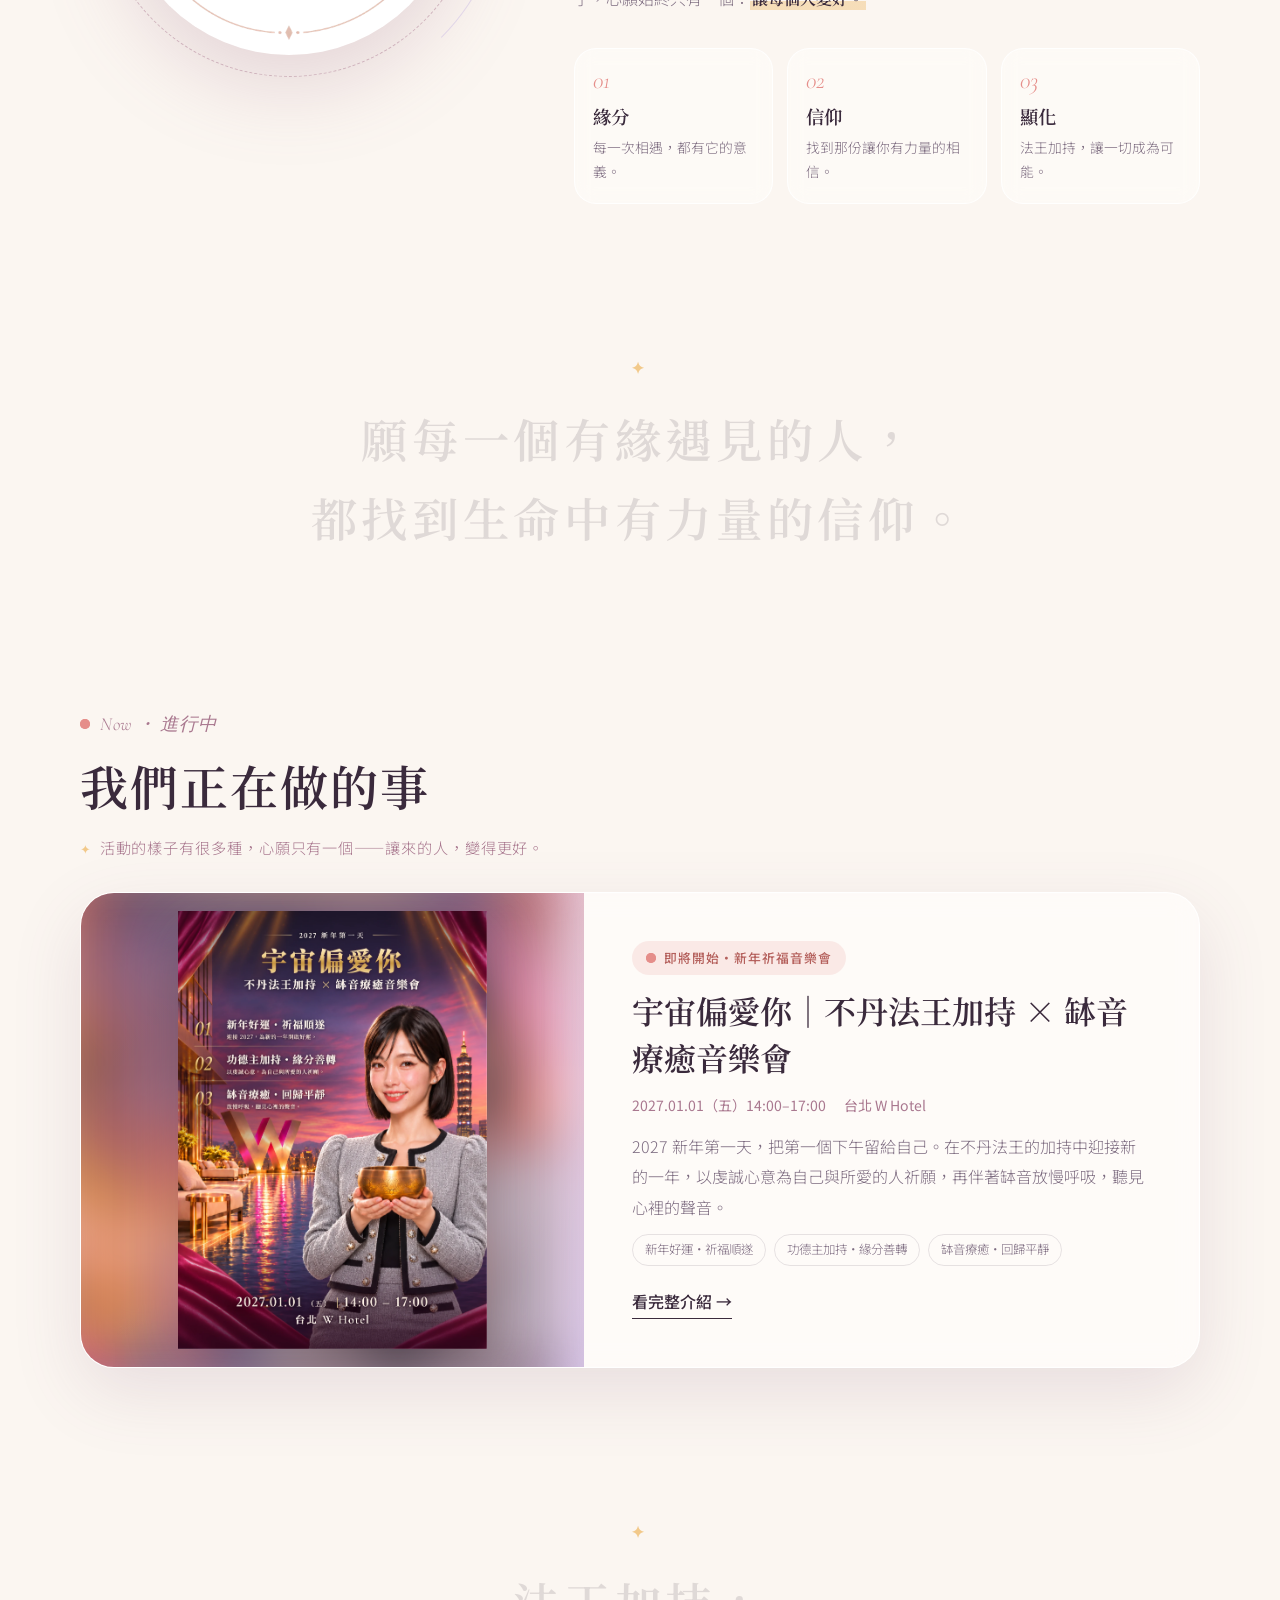
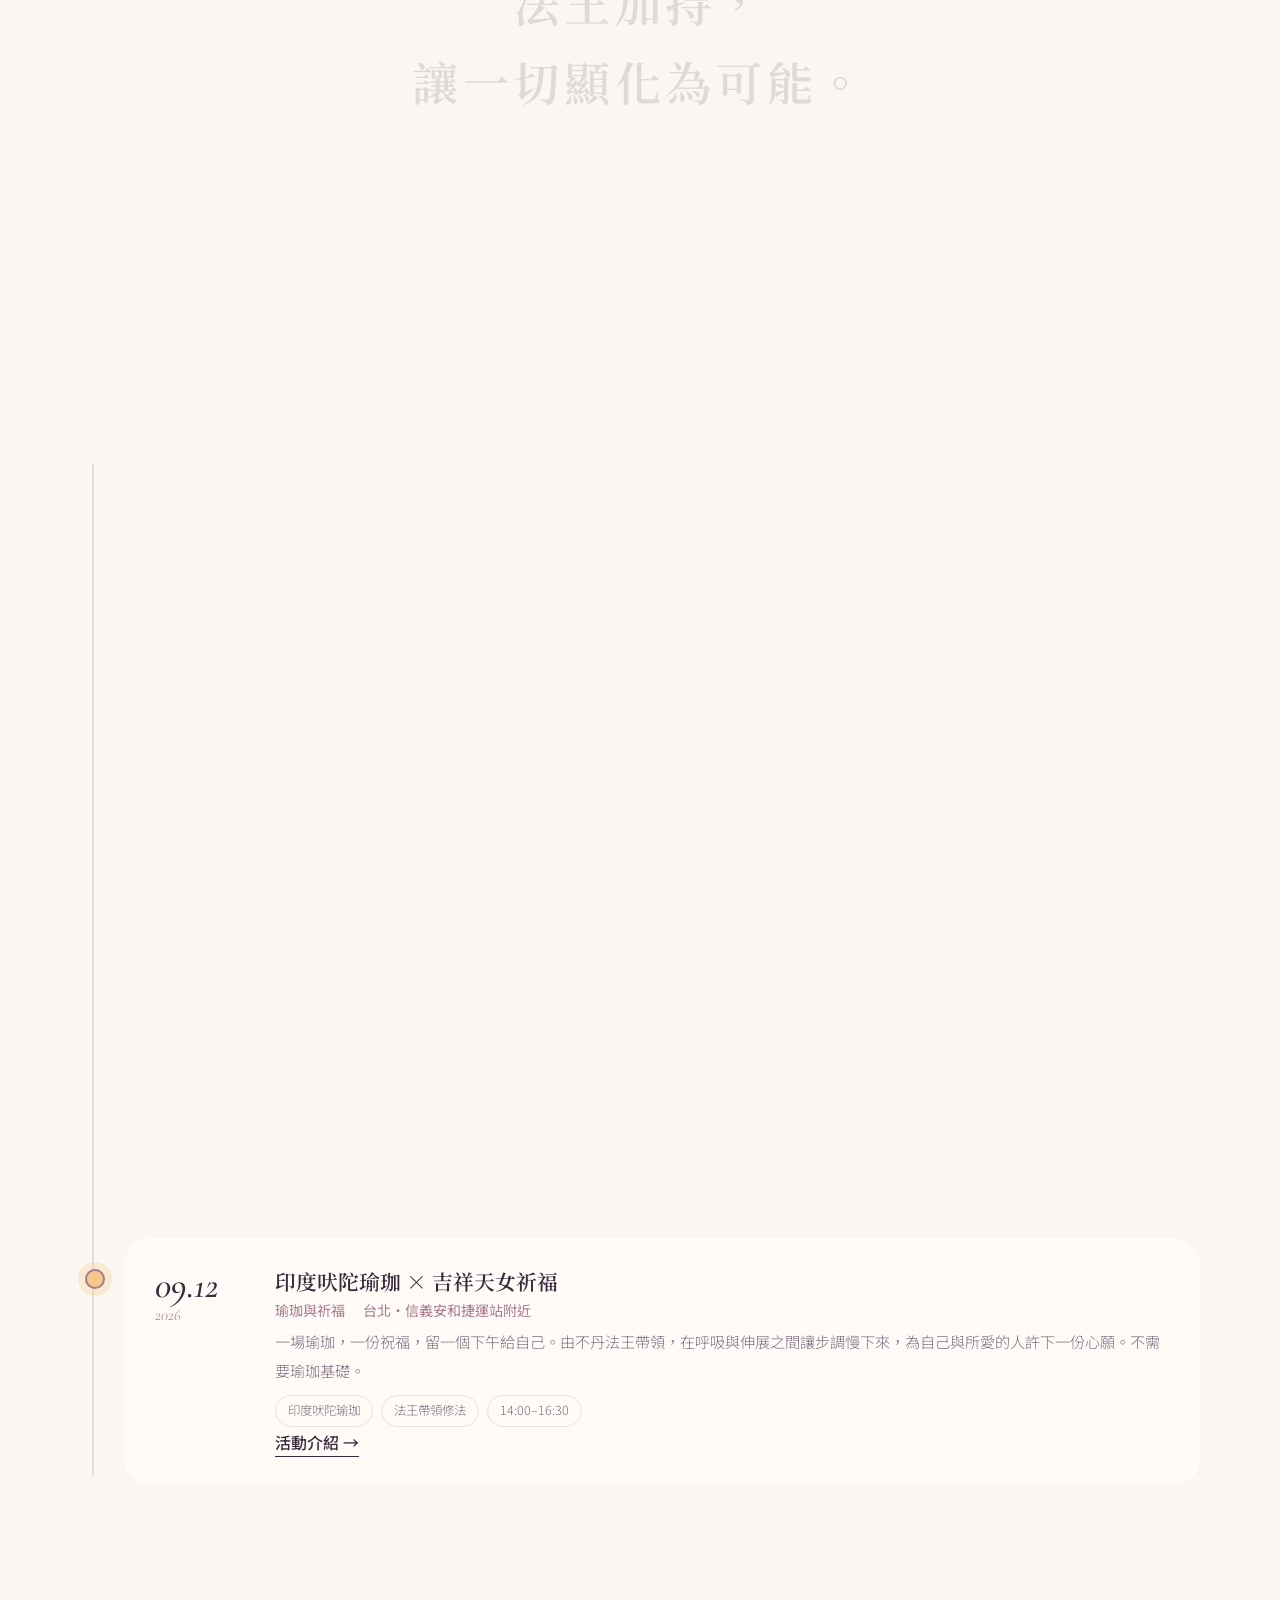
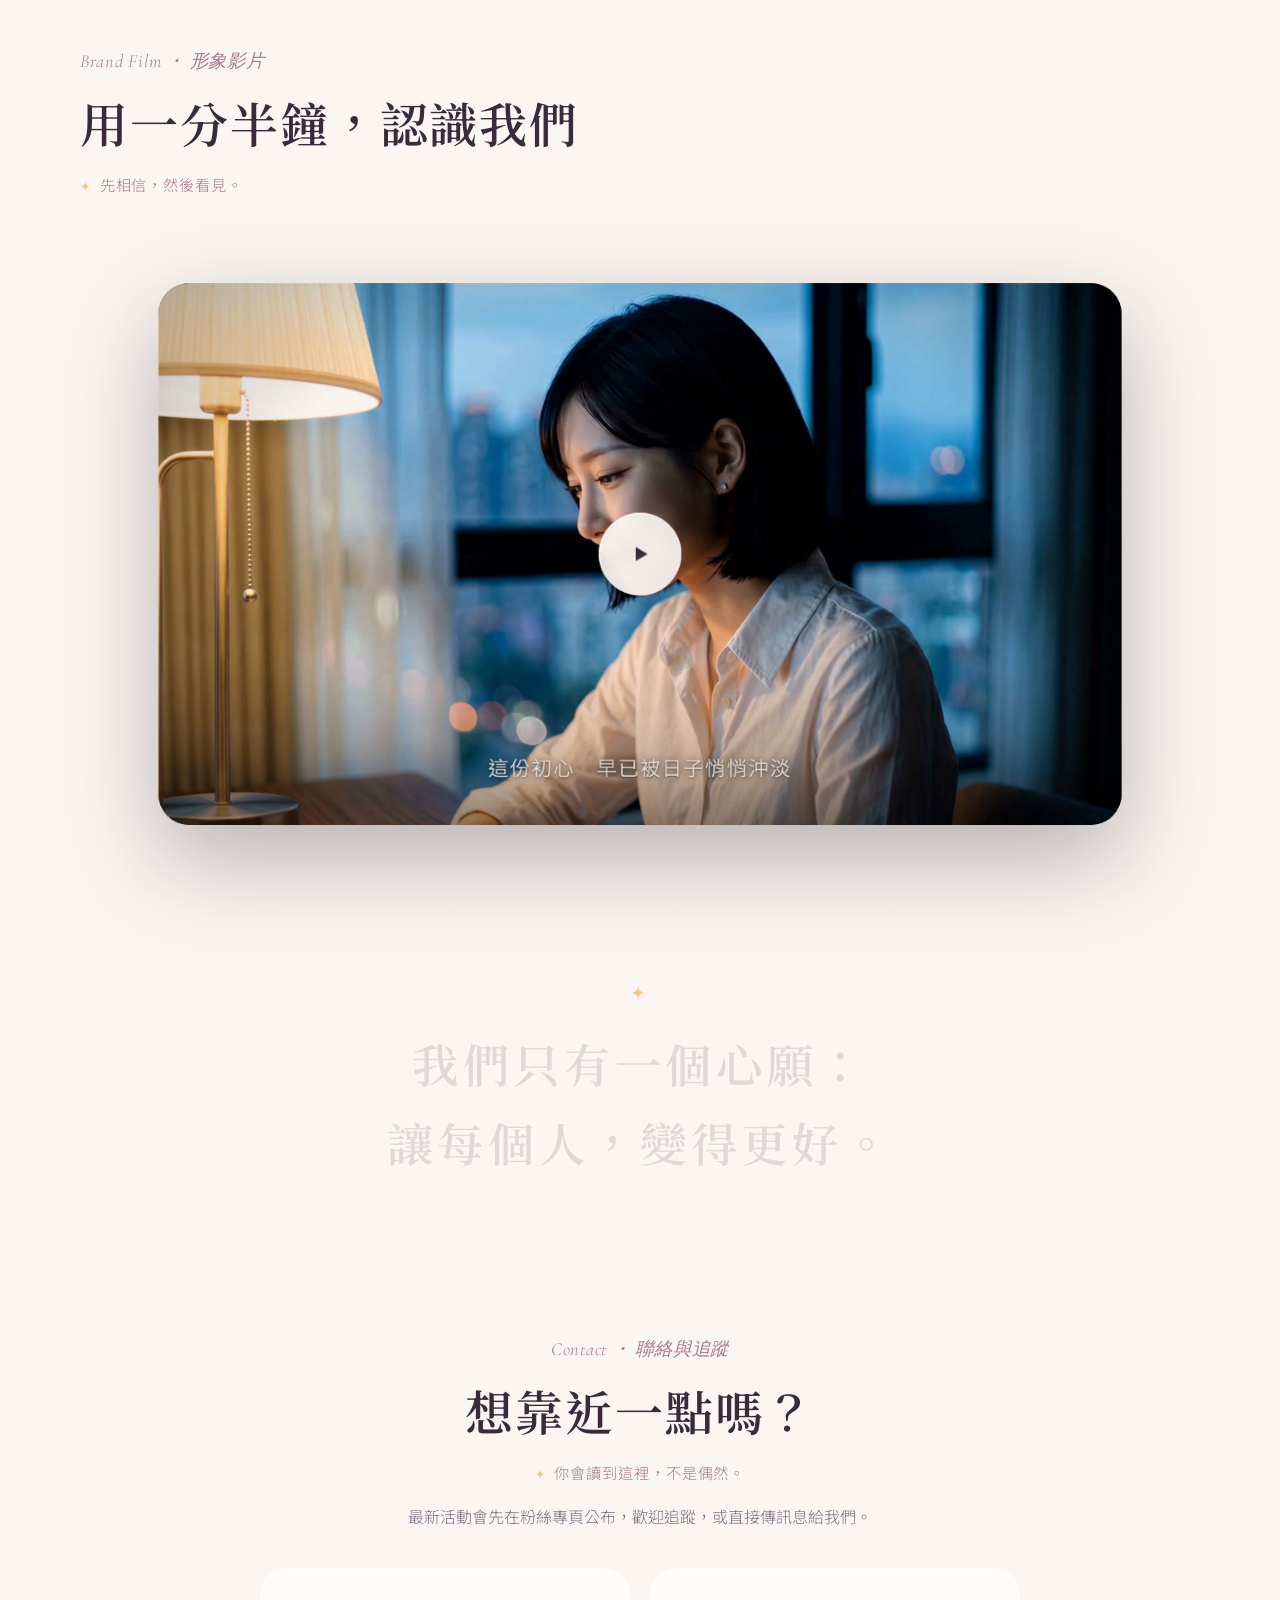
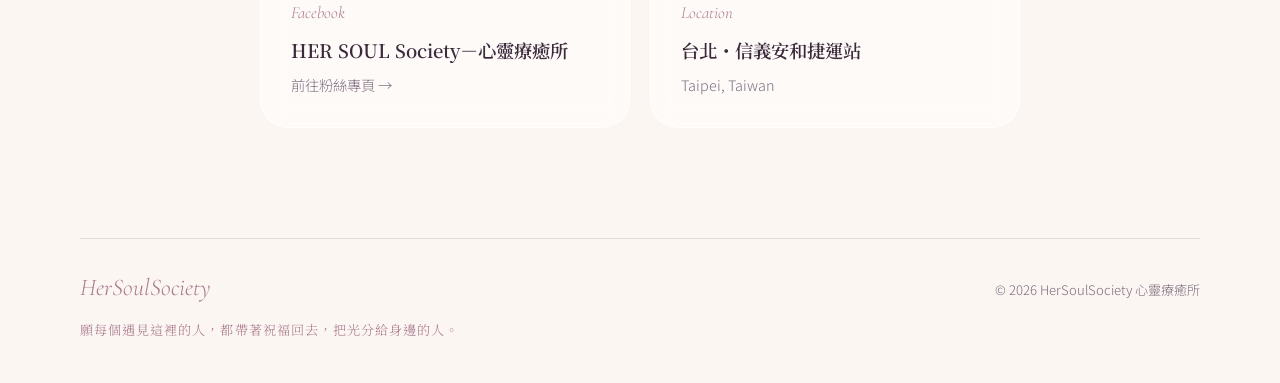
==== commit 0fa9db18: "新增 1/1 宇宙偏愛你 專屬活動頁（起承轉合、可以得到什麼、適合誰、倒數），首頁加主打入口 Co-Authored-By: Claude Opus 5.5 <noreply@anthropic.co" ====
--- a/index.html
+++ b/index.html
@@ -73,6 +73,7 @@
 
   <!-- 首屏 -->
   <section class="hero">
+    <a class="feature-pill fade" style="--d:.05s" href="newyear-2027.html"><i>NEW</i><span class="fp-long">2027.01.01 新年第一天｜宇宙偏愛你・不丹法王加持 × 缽音療癒音樂會</span><span class="fp-short">1/1 宇宙偏愛你・新年音樂會</span><b>→</b></a>
     <p class="eyebrow fade" style="--d:.1s">Her Soul Society ・ 心靈療癒所</p>
     <h1 class="split" data-text="把迷惘|慢慢走成光"></h1>
     <p class="lead fade" style="--d:1.5s">
--- a/style.css
+++ b/style.css
@@ -152,7 +152,11 @@
 .t-card h3{font-size:1.3rem}
 .t-card p{color:var(--muted);font-size:.95rem;margin:4px 0 10px}
 .t-thumb{grid-column:1/-1;border-radius:18px;overflow:hidden;max-height:300px}
-.t-thumb img{width:100%;height:100%;object-fit:cover}
+.t-thumb{position:relative;height:300px}
+.now-media.has-img{animation:none}
+.now-media img.bg,.t-thumb img.bg{position:absolute;inset:-30px;width:calc(100% + 60px);height:calc(100% + 60px);object-fit:cover;filter:blur(26px) saturate(1.2);opacity:.75;transform:none}
+.now-media img.poster,.t-thumb img.poster{position:absolute;inset:18px;width:calc(100% - 36px);height:calc(100% - 36px);object-fit:contain;filter:drop-shadow(0 14px 30px rgba(58,42,60,.35))}
+.now-card:hover .now-media img.bg{transform:none}
 .sample-flag{font-size:.72rem;padding:2px 10px;border-radius:999px;background:rgba(183,163,224,.25);color:#6E5A9A;margin-left:8px;vertical-align:middle;font-family:var(--sans);font-weight:400}
 
 /* ───── 形象影片 ───── */
@@ -193,6 +197,8 @@
   .pillars{grid-template-columns:1fr}
   .now-card{grid-template-columns:1fr}
   .now-media{min-height:0;aspect-ratio:4/3}
+  .now-media.has-img{aspect-ratio:4/5}
+  .t-thumb{height:auto;aspect-ratio:4/5}
   .timeline{padding-left:34px}
   .timeline .line{left:7px}
   .t-item::before{left:-34px}
@@ -304,3 +310,14 @@
   #loader{display:none}
   .whisper .c{color:var(--ink)}
 }
+
+/* 首屏的主打活動入口 */
+.feature-pill{display:inline-flex;align-items:center;gap:10px;max-width:100%;margin-bottom:22px;padding:7px 16px 7px 7px;border-radius:999px;font-size:.9rem;font-weight:400;color:#F7E2B0;
+  background:linear-gradient(135deg,#2C1A45,#6A1E4B);box-shadow:0 10px 30px rgba(106,30,75,.3),0 0 0 1px rgba(233,194,122,.4);transition:transform .4s var(--ease),box-shadow .4s}
+.feature-pill:hover{transform:translateY(-2px);box-shadow:0 14px 40px rgba(106,30,75,.4),0 0 0 1px rgba(233,194,122,.7)}
+.feature-pill i{font-style:normal;font-family:var(--en);font-weight:500;letter-spacing:.12em;padding:2px 10px;border-radius:999px;color:#2C1A45;background:linear-gradient(135deg,#F7E2B0,#E9C27A)}
+.feature-pill span{white-space:nowrap;overflow:hidden;text-overflow:ellipsis}
+.feature-pill b{font-weight:400;transition:transform .4s var(--ease)}
+.feature-pill:hover b{transform:translateX(4px)}
+.fp-short{display:none}
+@media (max-width:640px){.feature-pill .fp-long{display:none}.feature-pill .fp-short{display:inline}}
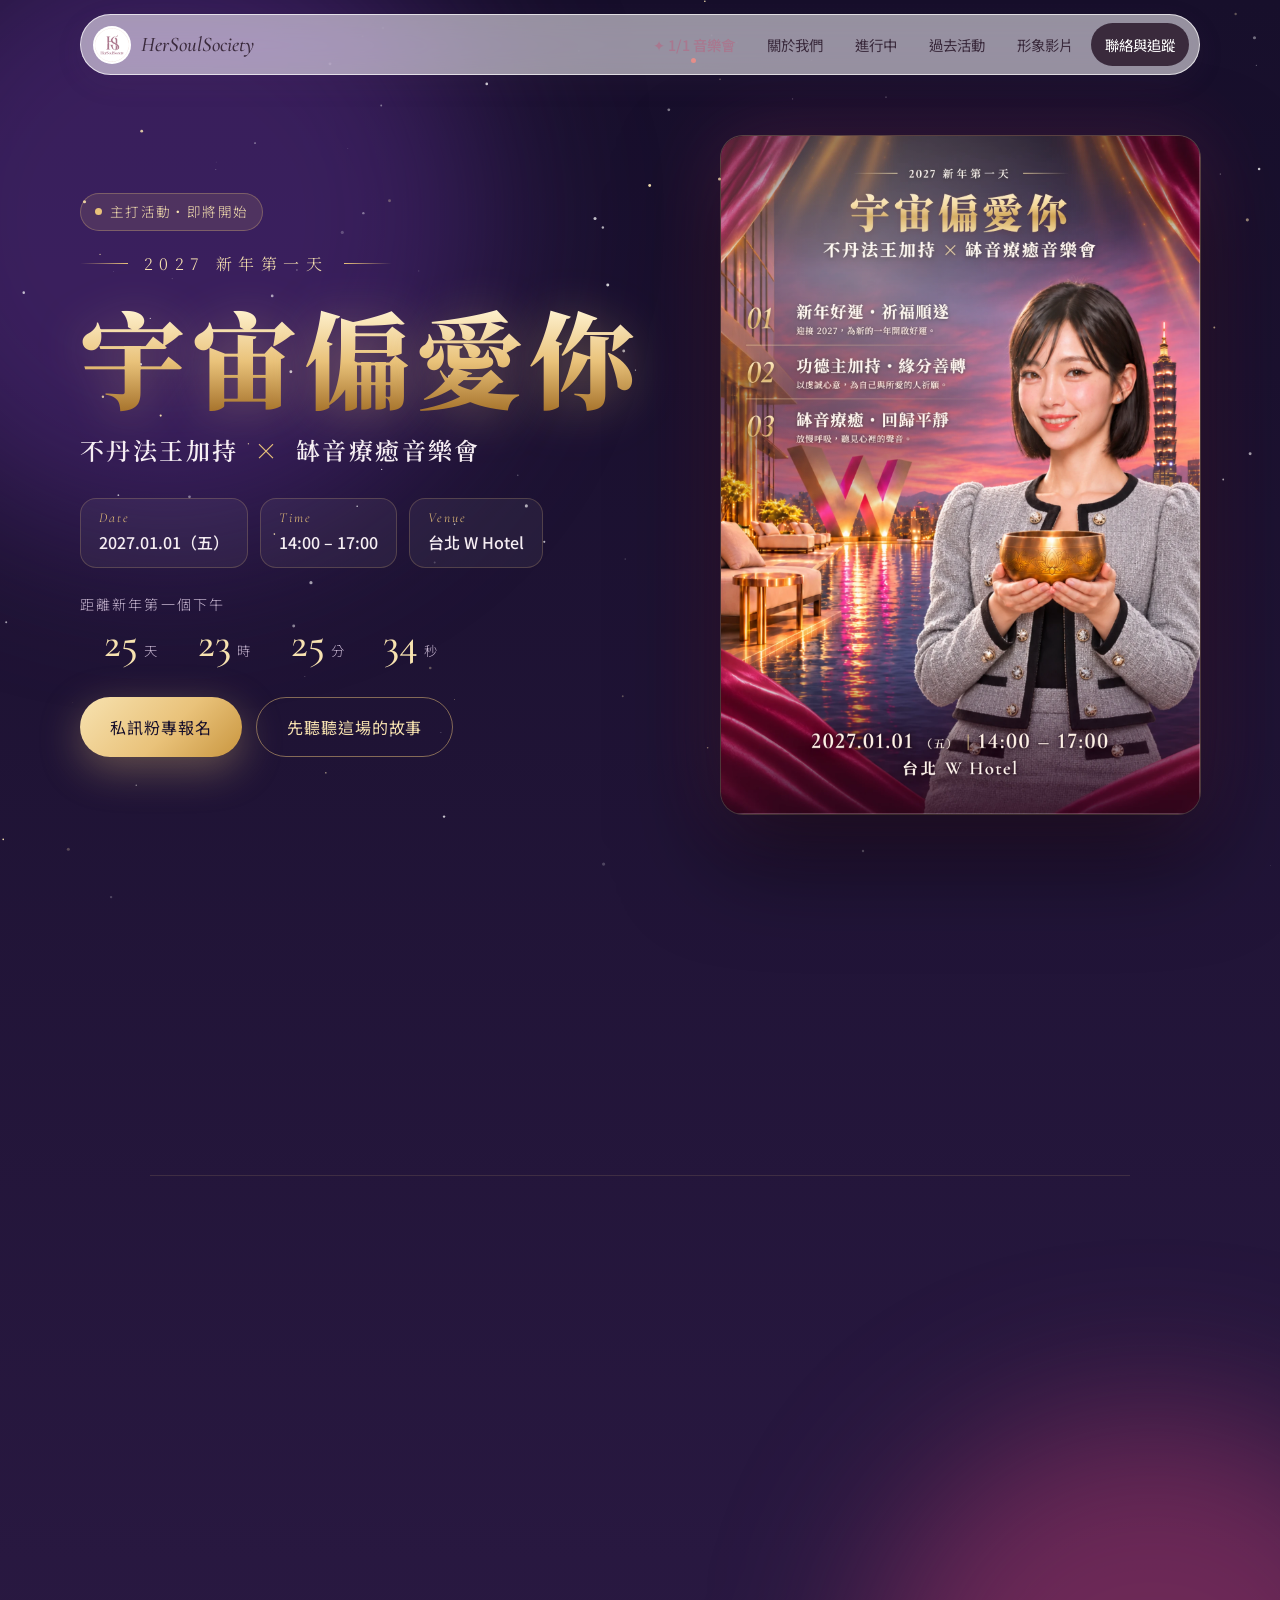
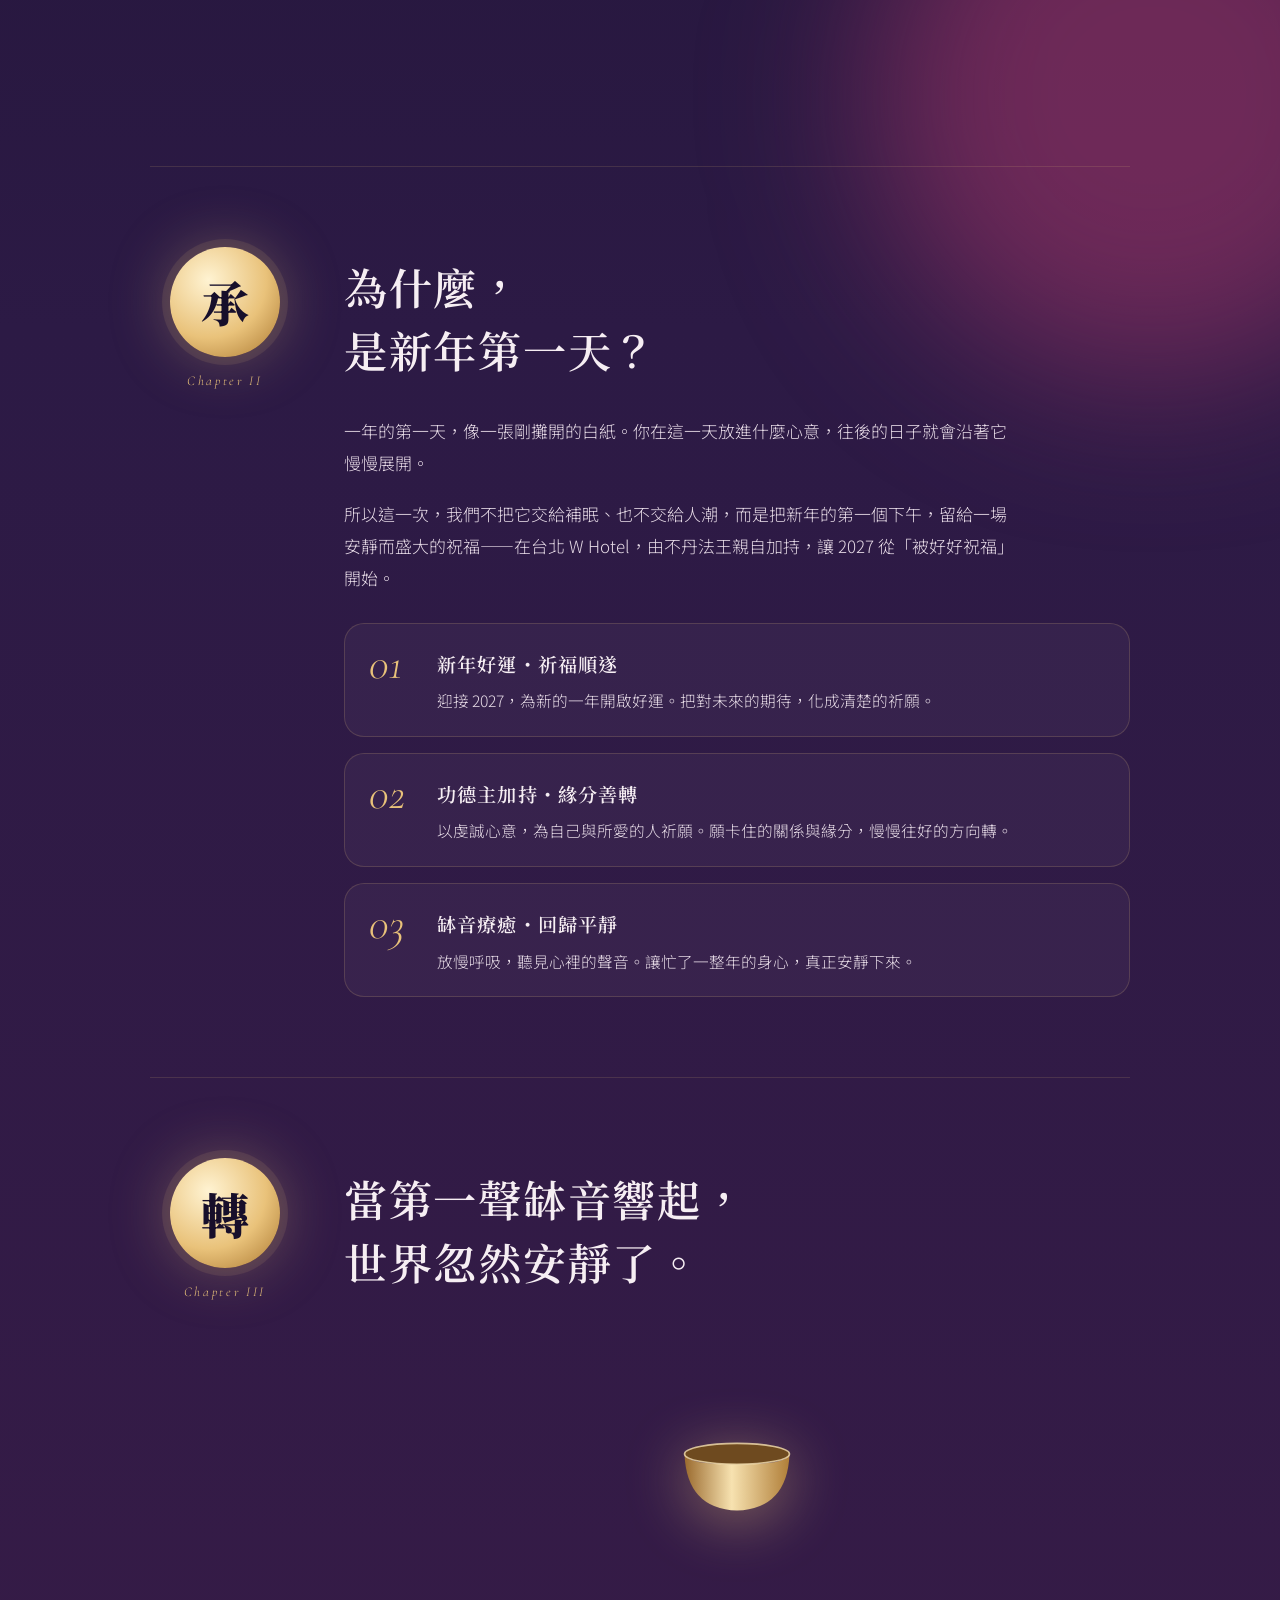
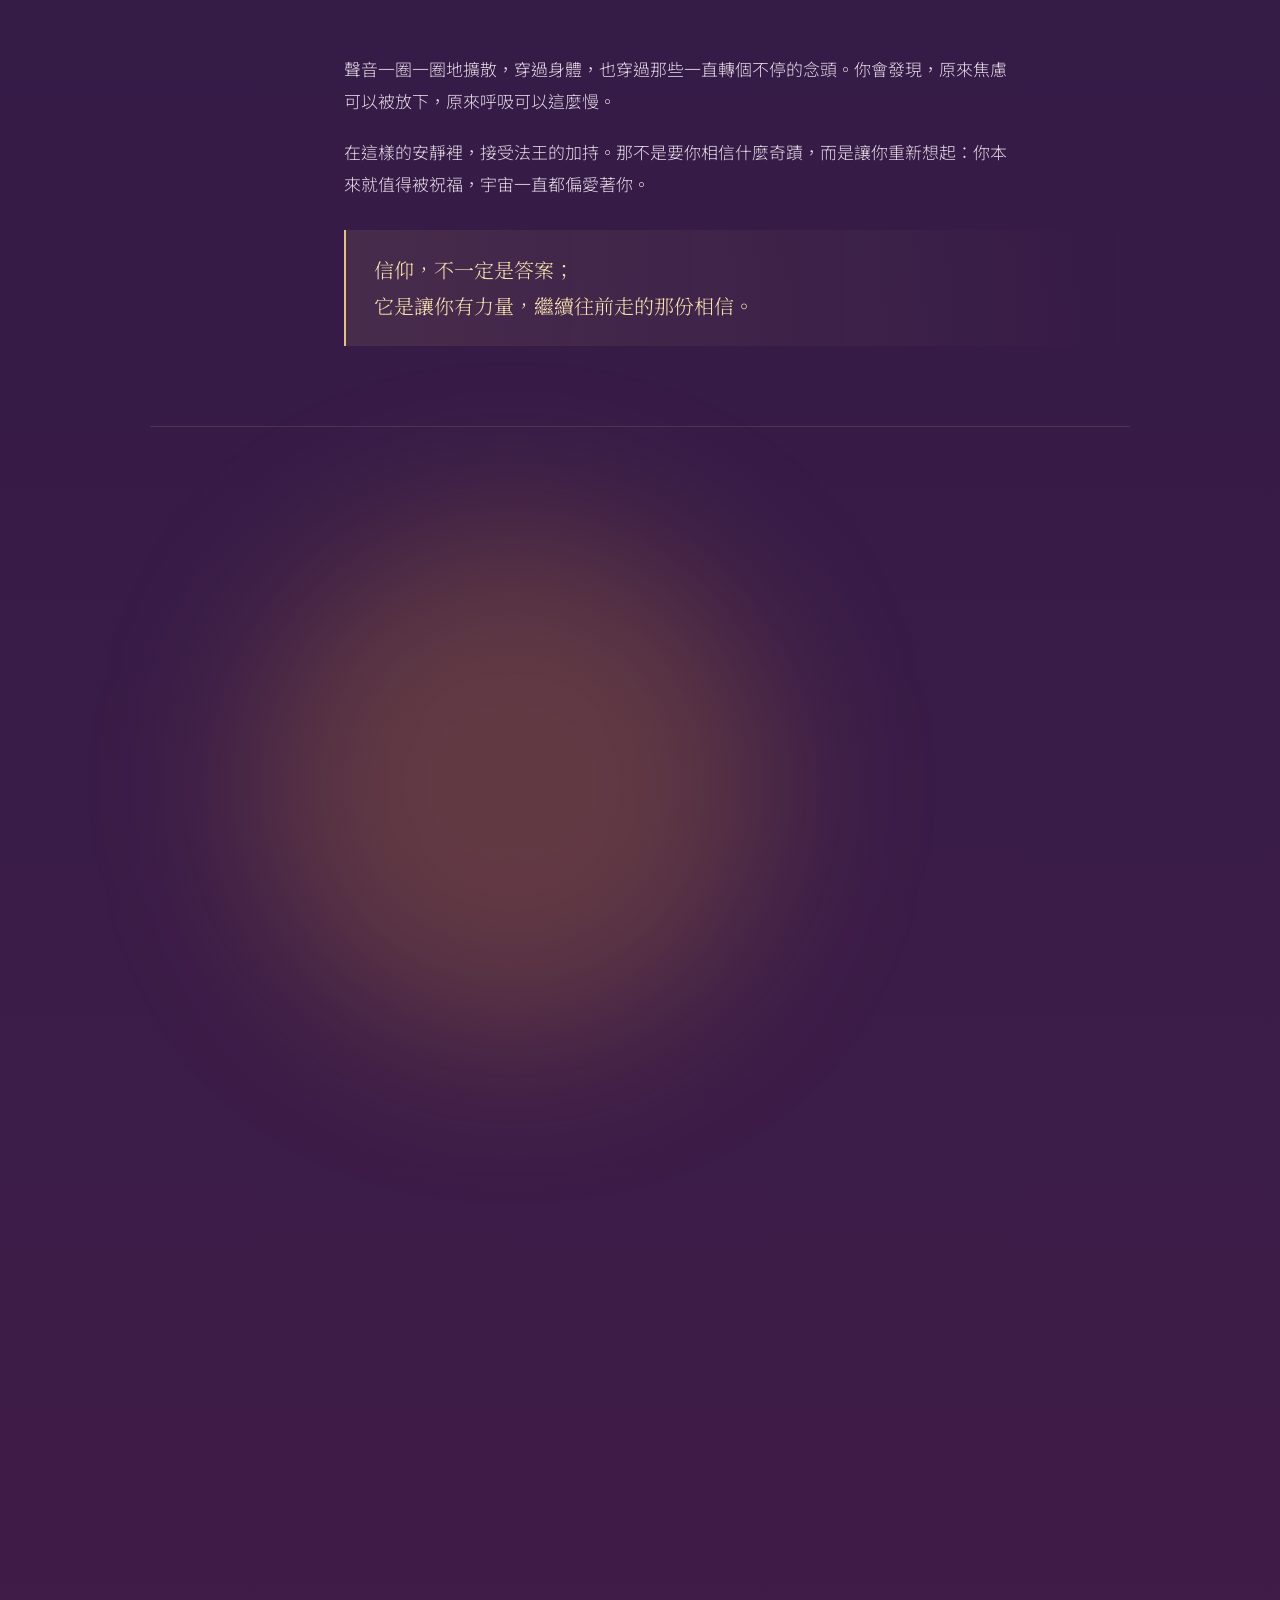
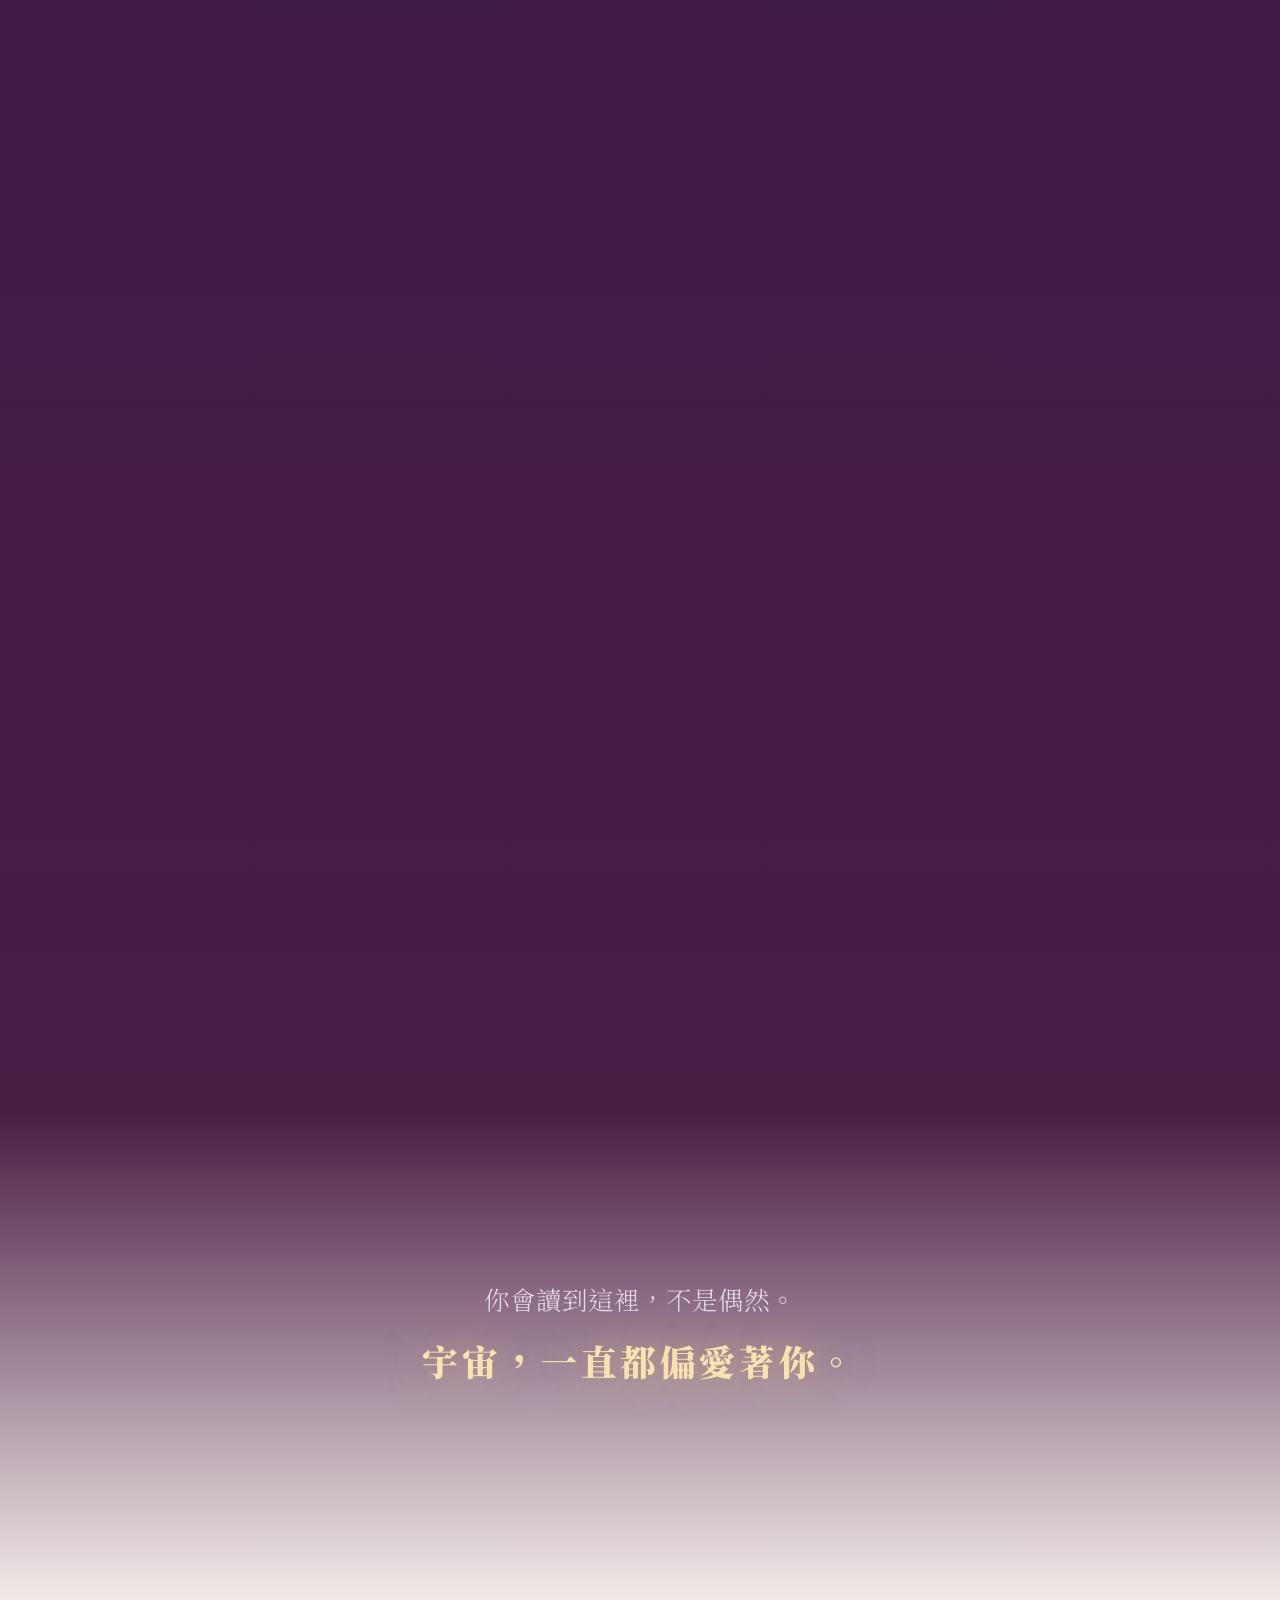
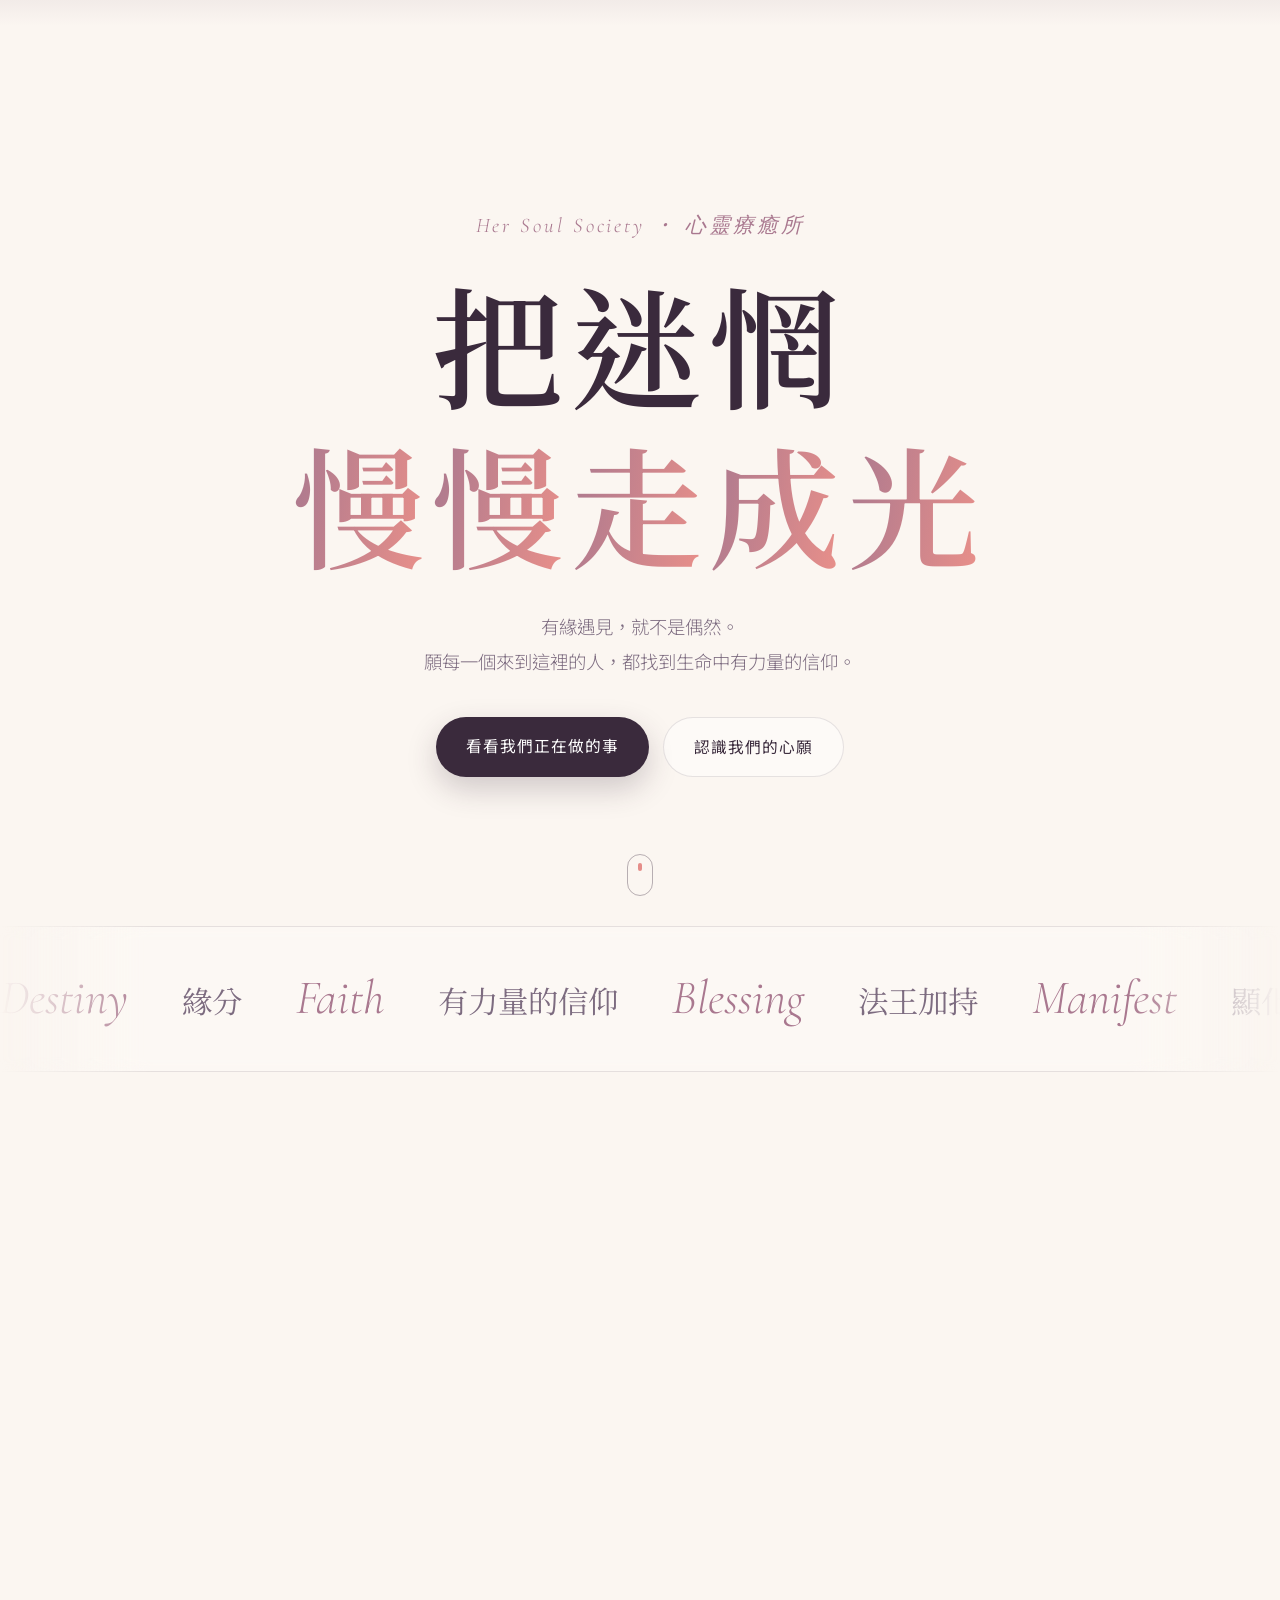
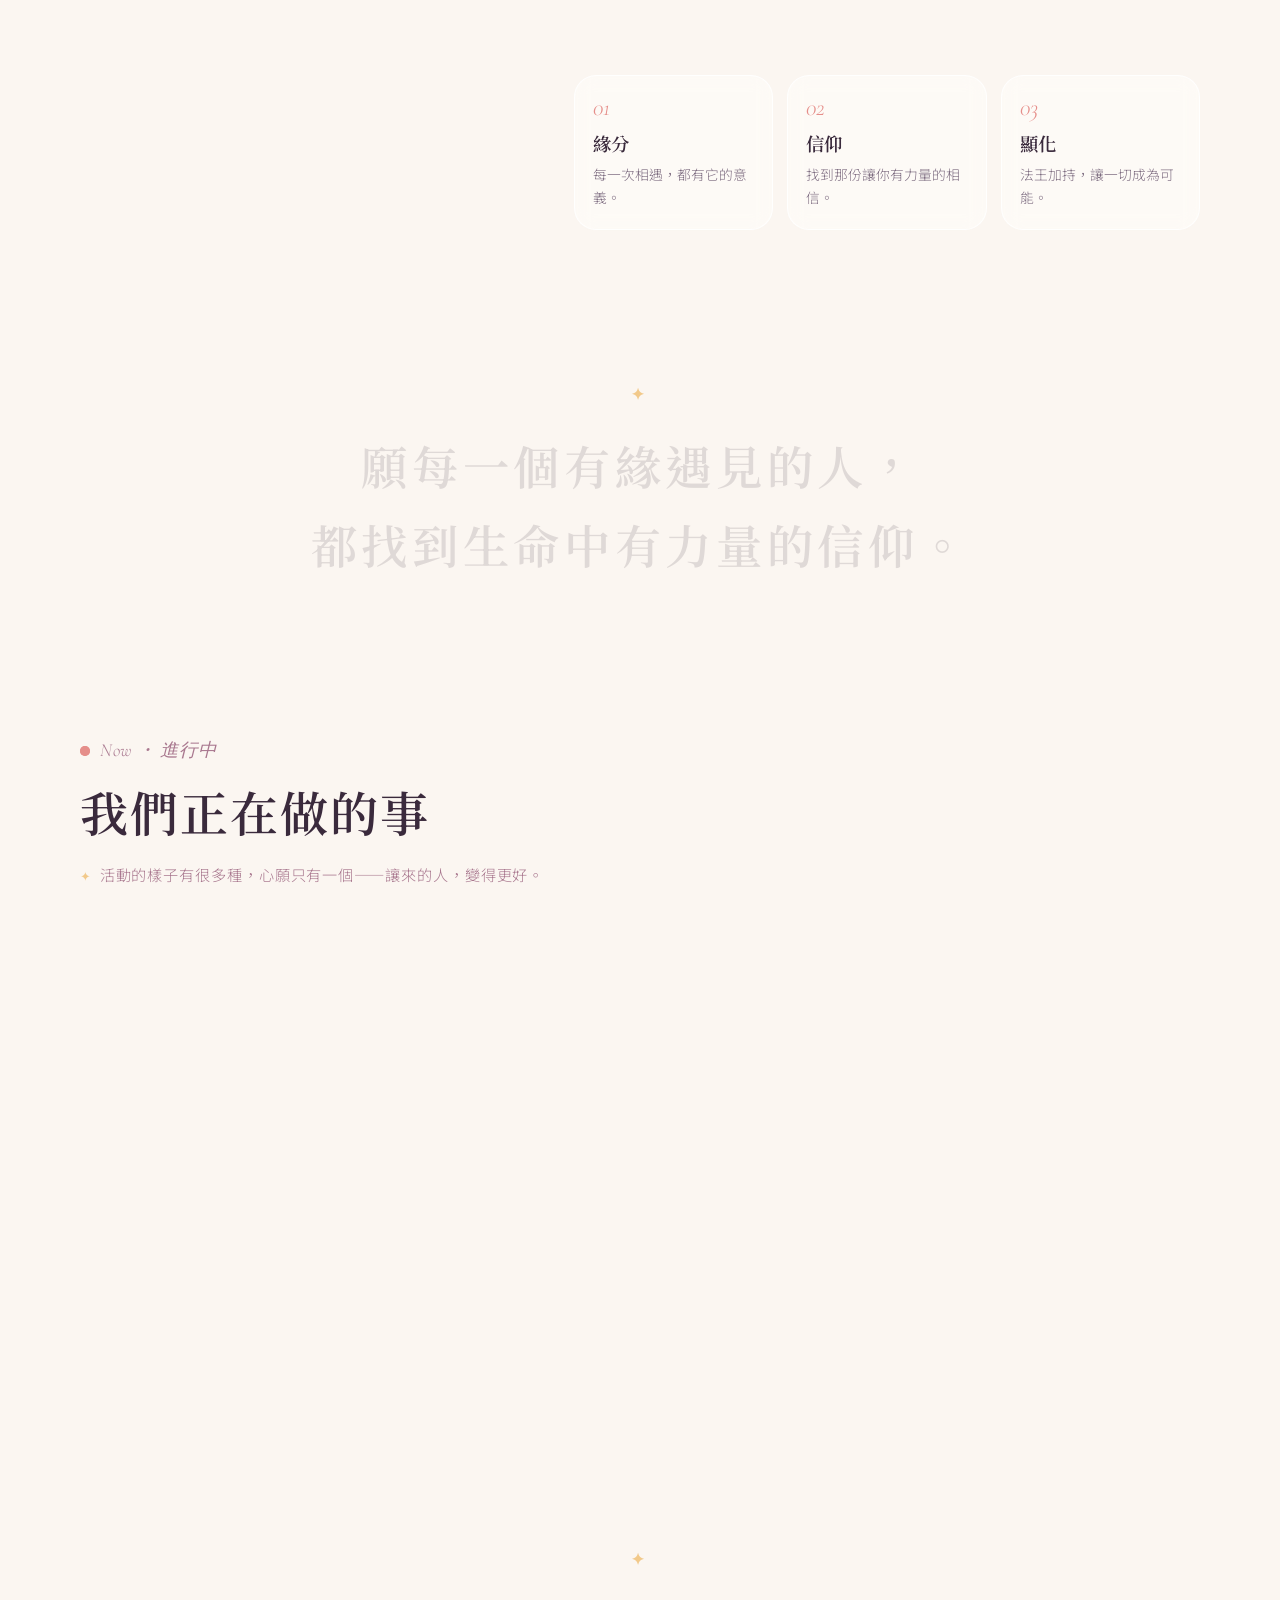
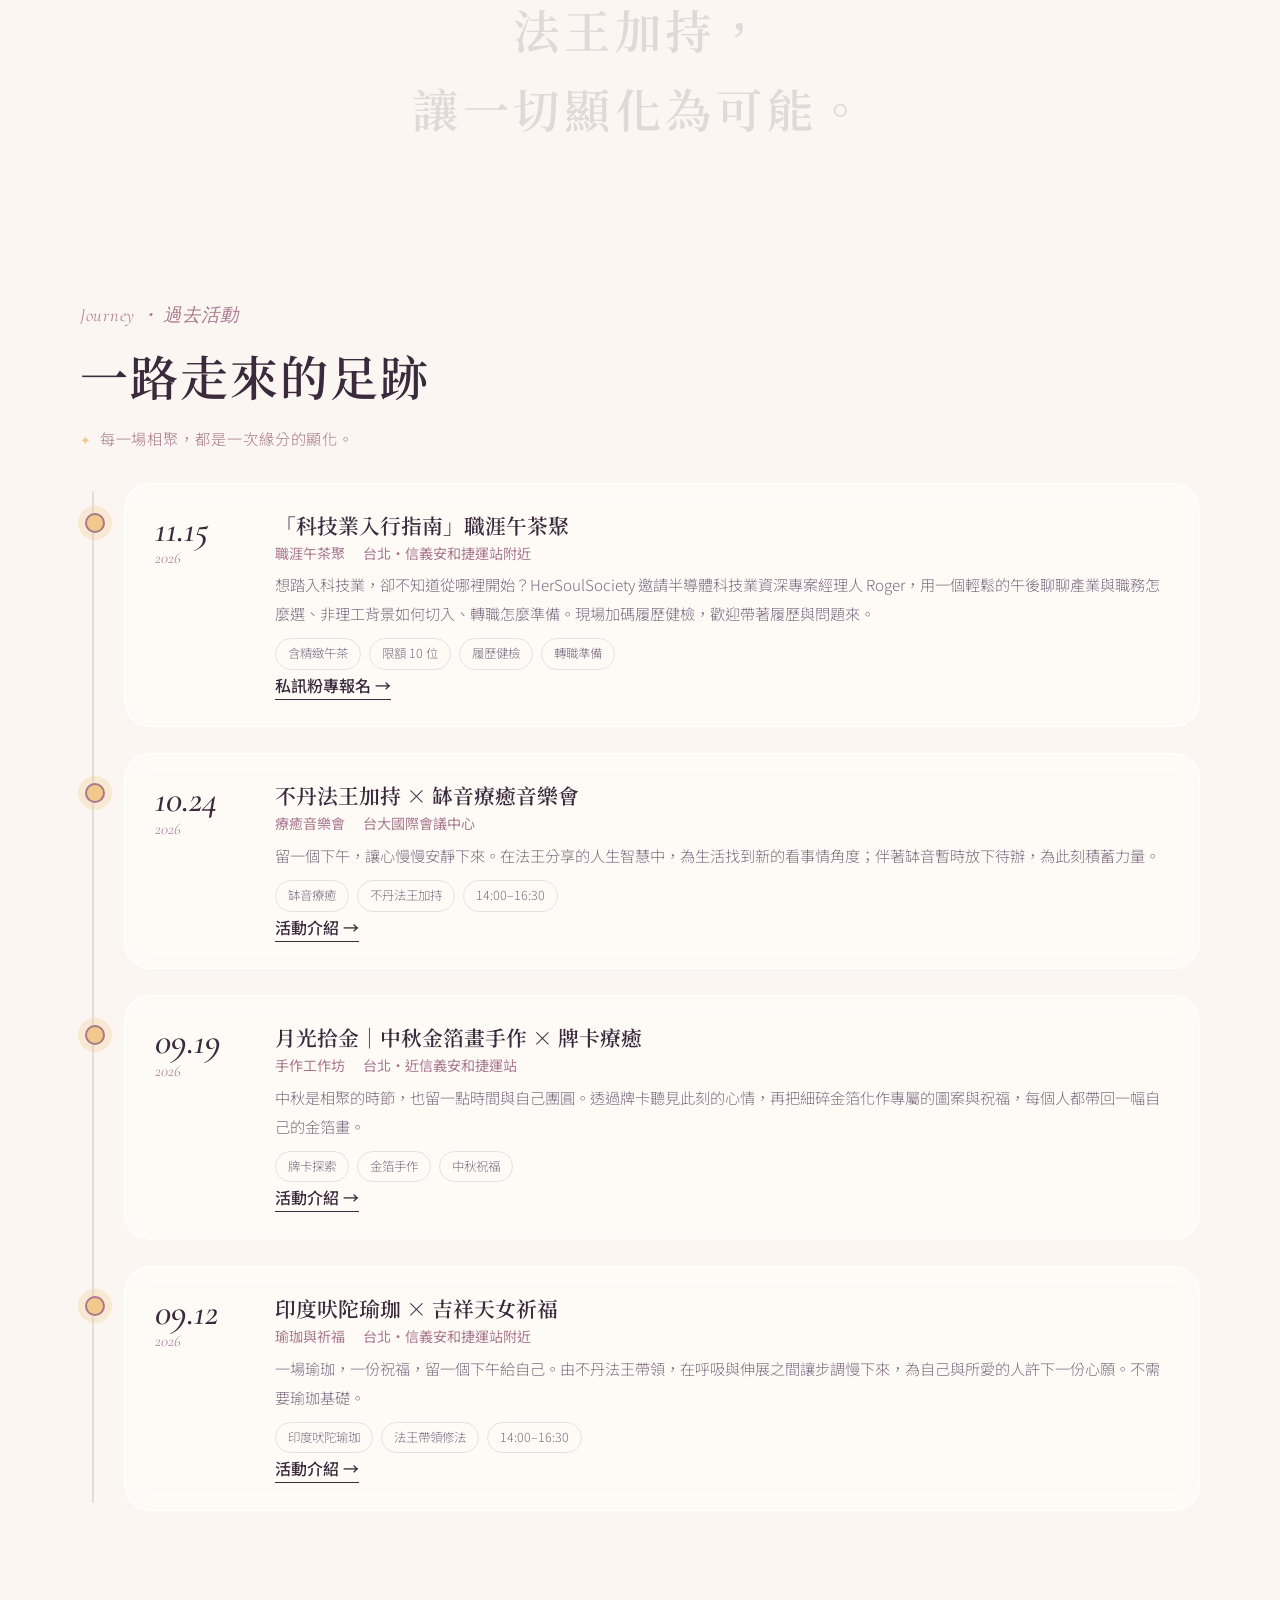
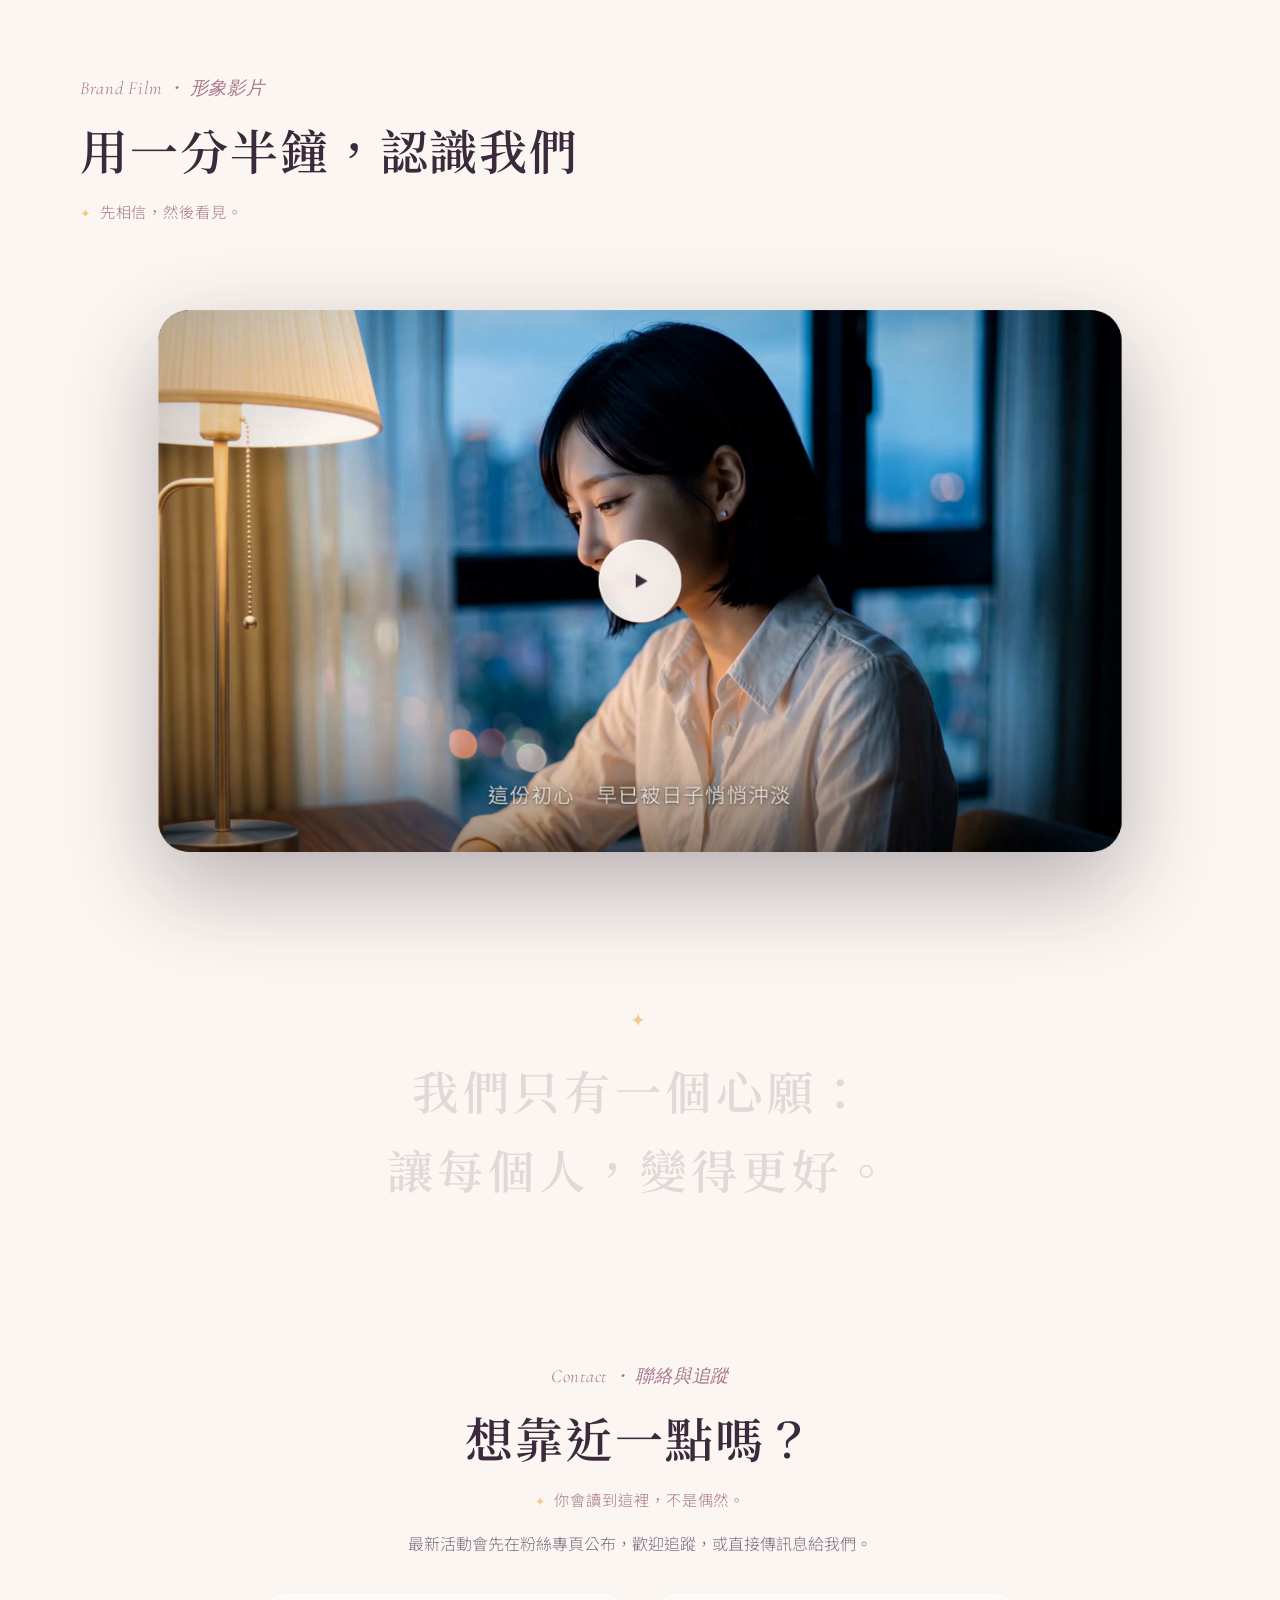
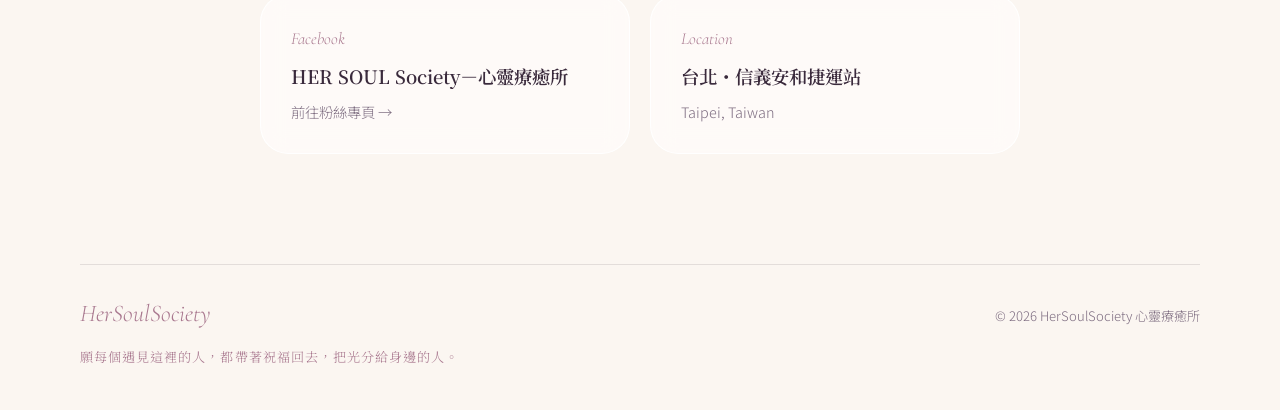
==== commit d4ed4300: "把 1/1 宇宙偏愛你音樂會融入首頁第一屏，舊專屬頁改為轉址 Co-Authored-By: Claude Opus 5.5 <noreply@anthropic.com>" ====
--- a/index.html
+++ b/index.html
@@ -8,8 +8,9 @@
 <link rel="icon" href="assets/hs_logo.png">
 <link rel="preconnect" href="https://fonts.googleapis.com">
 <link rel="preconnect" href="https://fonts.gstatic.com" crossorigin>
-<link href="https://fonts.googleapis.com/css2?family=Cormorant+Garamond:ital,wght@0,500;1,400;1,500&family=Noto+Sans+TC:wght@300;400;500&family=Noto+Serif+TC:wght@400;600&display=swap" rel="stylesheet">
+<link href="https://fonts.googleapis.com/css2?family=Cormorant+Garamond:ital,wght@0,500;1,400;1,500&family=Noto+Sans+TC:wght@300;400;500&family=Noto+Serif+TC:wght@400;600;900&display=swap" rel="stylesheet">
 <link rel="stylesheet" href="style.css">
+<link rel="stylesheet" href="feature.css">
 </head>
 <body class="loading">
 
@@ -46,6 +47,7 @@
     <span>HerSoulSociety</span>
   </a>
   <nav>
+    <a href="#newyear" class="ny-nav">1/1 音樂會</a>
     <a href="#about">關於我們</a>
     <a href="#now">進行中</a>
     <a href="#past">過去活動</a>
@@ -56,6 +58,7 @@
 
 <!-- 手機底部分頁列 -->
 <nav class="tabbar" aria-label="分頁">
+  <a href="#newyear" class="ny-tab">1/1</a>
   <a href="#about">關於</a>
   <a href="#now">進行中</a>
   <a href="#past">足跡</a>
@@ -71,9 +74,141 @@
 
 <main id="top" data-en="Home" data-zh="首頁" data-tip="有緣遇見，就不是偶然。">
 
-  <!-- 首屏 -->
+  <!-- 主打活動：點進來的第一屏（換主打活動時改這一整段） -->
+  <section id="newyear" data-en="New Year's Day 2027" data-zh="宇宙偏愛你" data-tip="新的一年，從被祝福開始。">
+    <div class="ny-sky" aria-hidden="true"><i></i><i></i><i></i></div>
+    <canvas id="nyStars" aria-hidden="true"></canvas>
+
+    <div class="ny-hero">
+      <div>
+        <span class="ny-badge fade" style="--d:.1s"><i></i>主打活動・即將開始</span>
+        <p class="ny-kicker fade" style="--d:.2s"><span></span>2027 新年第一天<span></span></p>
+        <h1 class="ny-title" aria-label="宇宙偏愛你">
+          <span style="--i:0">宇</span><span style="--i:1">宙</span><span style="--i:2">偏</span><span style="--i:3">愛</span><span style="--i:4">你</span>
+        </h1>
+        <p class="ny-sub fade" style="--d:1s">不丹法王加持 <em>×</em> 缽音療癒音樂會</p>
+        <ul class="ny-facts fade" style="--d:1.2s">
+          <li><small>Date</small><b>2027.01.01（五）</b></li>
+          <li><small>Time</small><b>14:00 – 17:00</b></li>
+          <li><small>Venue</small><b>台北 W Hotel</b></li>
+        </ul>
+        <div class="ny-count fade" style="--d:1.4s" id="nyCount">
+          <span class="cl">距離新年第一個下午</span>
+          <div class="ny-cd"><b id="cdD">--</b><small>天</small><b id="cdH">--</b><small>時</small><b id="cdM">--</b><small>分</small><b id="cdS">--</b><small>秒</small></div>
+        </div>
+        <div class="ny-cta fade" style="--d:1.6s">
+          <a class="ny-btn gold" href="https://www.facebook.com/share/1E7W6JuRWN/?mibextid=wwXIfr" target="_blank" rel="noopener"><span>私訊粉專報名</span></a>
+          <a class="ny-btn line" href="#ny-rise"><span>先聽聽這場的故事</span></a>
+        </div>
+      </div>
+      <div class="ny-poster fade" style="--d:.5s">
+        <div class="ny-tilt" id="nyTilt">
+          <img src="assets/events/2027-01-01_universe-loves-you.webp" alt="宇宙偏愛你 活動海報：2027.01.01（五）14:00–17:00，台北 W Hotel">
+          <i class="ny-sheen"></i>
+        </div>
+      </div>
+    </div>
+    <a class="ny-scroll fade" style="--d:2.2s" href="#ny-rise">Scroll ↓</a>
+
+    <p class="ny-lead reveal">新的一年，<br>從被祝福開始。</p>
+
+    <div class="ny-ch" id="ny-rise" data-en="Chapter I" data-zh="起" data-tip="舊的一年，你辛苦了。">
+      <div class="ny-mark reveal"><b>起</b><small>Chapter I</small></div>
+      <div class="ny-body">
+        <h2 class="reveal">舊的一年，<br>你辛苦了。</h2>
+        <p class="reveal">這一年，你可能趕過很多期限，扛過很多別人看不見的事。有些願望實現了，有些還在路上；有些人來了，有些人走了。</p>
+        <p class="reveal">我們總是急著往前跑，卻很少停下來，好好跟過去的自己說一聲：謝謝你，撐到了這裡。</p>
+        <blockquote class="reveal">在迎接新的開始之前，<br>先溫柔地，把舊的一年放下。</blockquote>
+      </div>
+    </div>
+
+    <div class="ny-ch">
+      <div class="ny-mark reveal"><b>承</b><small>Chapter II</small></div>
+      <div class="ny-body">
+        <h2 class="reveal">為什麼，<br>是新年第一天？</h2>
+        <p class="reveal">一年的第一天，像一張剛攤開的白紙。你在這一天放進什麼心意，往後的日子就會沿著它慢慢展開。</p>
+        <p class="reveal">所以這一次，我們不把它交給補眠、也不交給人潮，而是把新年的第一個下午，留給一場安靜而盛大的祝福——在台北 W Hotel，由不丹法王親自加持，讓 2027 從「被好好祝福」開始。</p>
+        <div class="ny-pillars">
+          <article class="ny-pl reveal"><em>01</em><h3>新年好運・祈福順遂</h3><p>迎接 2027，為新的一年開啟好運。把對未來的期待，化成清楚的祈願。</p></article>
+          <article class="ny-pl reveal"><em>02</em><h3>功德主加持・緣分善轉</h3><p>以虔誠心意，為自己與所愛的人祈願。願卡住的關係與緣分，慢慢往好的方向轉。</p></article>
+          <article class="ny-pl reveal"><em>03</em><h3>缽音療癒・回歸平靜</h3><p>放慢呼吸，聽見心裡的聲音。讓忙了一整年的身心，真正安靜下來。</p></article>
+        </div>
+      </div>
+    </div>
+
+    <div class="ny-ch">
+      <div class="ny-mark reveal"><b>轉</b><small>Chapter III</small></div>
+      <div class="ny-body">
+        <h2 class="reveal">當第一聲缽音響起，<br>世界忽然安靜了。</h2>
+        <div class="ny-bowl reveal" aria-hidden="true">
+          <i></i><i></i><i></i><i></i>
+          <svg viewBox="0 0 120 80"><defs><linearGradient id="nyBowlG" x1="0" x2="1"><stop offset="0" stop-color="#9A6A2E"/><stop offset=".45" stop-color="#F7E2B0"/><stop offset="1" stop-color="#B07E38"/></linearGradient></defs>
+            <ellipse cx="60" cy="18" rx="50" ry="10" fill="#6E4A1F"/><path d="M10 18 Q12 70 60 72 Q108 70 110 18 Q108 28 60 28 Q12 28 10 18Z" fill="url(#nyBowlG)"/><ellipse cx="60" cy="18" rx="50" ry="10" fill="none" stroke="#F7E2B0" stroke-width="1.5" opacity=".8"/></svg>
+        </div>
+        <p class="reveal">聲音一圈一圈地擴散，穿過身體，也穿過那些一直轉個不停的念頭。你會發現，原來焦慮可以被放下，原來呼吸可以這麼慢。</p>
+        <p class="reveal">在這樣的安靜裡，接受法王的加持。那不是要你相信什麼奇蹟，而是讓你重新想起：你本來就值得被祝福，宇宙一直都偏愛著你。</p>
+        <blockquote class="reveal">信仰，不一定是答案；<br>它是讓你有力量，繼續往前走的那份相信。</blockquote>
+      </div>
+    </div>
+
+    <div class="ny-ch">
+      <div class="ny-mark reveal"><b>合</b><small>Chapter IV</small></div>
+      <div class="ny-body">
+        <h2 class="reveal">帶著祝福，<br>走進 2027。</h2>
+        <p class="reveal">音樂會結束時，天色會慢慢暗下來，城市的燈一盞盞亮起。你帶走的不只是一個美好的下午，而是一份放在心上的祝福、一個清楚的新年心願，和一顆比來時更安定的心。</p>
+        <p class="reveal">願這份祝福陪你走過新的一年，也願你把這道光，分給身邊重要的人。</p>
+      </div>
+    </div>
+
+    <div class="ny-block">
+      <p class="ny-label reveal">What you'll receive</p>
+      <h2 class="reveal">這個下午，你會帶走</h2>
+      <div class="ny-gain">
+        <article class="ny-g reveal"><i>✦</i><h3>一份新年的加持</h3><p>由不丹法王親自加持，讓新的一年從祝福開始。</p></article>
+        <article class="ny-g reveal" style="--rd:.12s"><i>☾</i><h3>真正的安靜</h3><p>在缽音裡放下整年的疲憊，讓身心重新找回平衡。</p></article>
+        <article class="ny-g reveal" style="--rd:.24s"><i>❀</i><h3>為所愛的人祈願</h3><p>把對家人、伴侶、朋友的心意，好好地說出來。</p></article>
+        <article class="ny-g reveal"><i>✧</i><h3>一個清楚的心願</h3><p>在安靜中聽見自己，知道 2027 最想往哪裡走。</p></article>
+        <article class="ny-g reveal" style="--rd:.12s"><i>◎</i><h3>有力量的信仰</h3><p>找到那份讓你在低潮時，依然願意相信的力量。</p></article>
+        <article class="ny-g reveal" style="--rd:.24s"><i>♡</i><h3>同頻的緣分</h3><p>和一群同樣想讓生活變好的人，在新年第一天相遇。</p></article>
+      </div>
+    </div>
+
+    <div class="ny-block">
+      <p class="ny-label reveal">Is this for you</p>
+      <h2 class="reveal">如果你也是這樣，<br>這場就是為你準備的</h2>
+      <ul class="ny-for">
+        <li class="reveal">這一年過得很滿，想好好替自己畫下句點</li>
+        <li class="reveal">對新的一年有期待，想用祝福開一個好頭</li>
+        <li class="reveal">想為家人、伴侶或重要的人祈願</li>
+        <li class="reveal">最近心很亂，想找回安定的感覺</li>
+        <li class="reveal">一直想體驗缽音療癒，卻還沒有機會</li>
+        <li class="reveal">不必有任何宗教背景，只要帶著一顆願意的心</li>
+      </ul>
+    </div>
+
+    <div class="ny-join" id="ny-join">
+      <div class="ny-ticket reveal">
+        <div class="ny-tl">
+          <p class="ny-label">Event Info</p>
+          <h2>宇宙偏愛你</h2>
+          <p class="ny-tsub">不丹法王加持 × 缽音療癒音樂會</p>
+          <dl>
+            <dt>日期</dt><dd>2027.01.01（五）新年第一天</dd>
+            <dt>時間</dt><dd>14:00 – 17:00</dd>
+            <dt>地點</dt><dd>台北 W Hotel</dd>
+            <dt>報名</dt><dd>私訊 HerSoulSociety 粉絲專頁，我們會回覆名額與詳細資訊</dd>
+          </dl>
+          <a class="ny-btn gold" href="https://www.facebook.com/share/1E7W6JuRWN/?mibextid=wwXIfr" target="_blank" rel="noopener"><span>私訊粉專報名 →</span></a>
+        </div>
+        <div class="ny-tr"><img src="assets/events/2027-01-01_universe-loves-you.webp" alt="" loading="lazy"></div>
+      </div>
+    </div>
+
+    <p class="ny-final reveal">你會讀到這裡，不是偶然。<br><b>宇宙，一直都偏愛著你。</b></p>
+  </section>
+
+  <!-- 品牌首屏 -->
   <section class="hero">
-    <a class="feature-pill fade" style="--d:.05s" href="newyear-2027.html"><i>NEW</i><span class="fp-long">2027.01.01 新年第一天｜宇宙偏愛你・不丹法王加持 × 缽音療癒音樂會</span><span class="fp-short">1/1 宇宙偏愛你・新年音樂會</span><b>→</b></a>
     <p class="eyebrow fade" style="--d:.1s">Her Soul Society ・ 心靈療癒所</p>
     <h1 class="split" data-text="把迷惘|慢慢走成光"></h1>
     <p class="lead fade" style="--d:1.5s">
@@ -189,5 +324,6 @@
 
 <script src="events.js"></script>
 <script src="app.js"></script>
+<script src="feature.js"></script>
 </body>
 </html>
--- a/style.css
+++ b/style.css
@@ -311,13 +311,3 @@
   .whisper .c{color:var(--ink)}
 }
 
-/* 首屏的主打活動入口 */
-.feature-pill{display:inline-flex;align-items:center;gap:10px;max-width:100%;margin-bottom:22px;padding:7px 16px 7px 7px;border-radius:999px;font-size:.9rem;font-weight:400;color:#F7E2B0;
-  background:linear-gradient(135deg,#2C1A45,#6A1E4B);box-shadow:0 10px 30px rgba(106,30,75,.3),0 0 0 1px rgba(233,194,122,.4);transition:transform .4s var(--ease),box-shadow .4s}
-.feature-pill:hover{transform:translateY(-2px);box-shadow:0 14px 40px rgba(106,30,75,.4),0 0 0 1px rgba(233,194,122,.7)}
-.feature-pill i{font-style:normal;font-family:var(--en);font-weight:500;letter-spacing:.12em;padding:2px 10px;border-radius:999px;color:#2C1A45;background:linear-gradient(135deg,#F7E2B0,#E9C27A)}
-.feature-pill span{white-space:nowrap;overflow:hidden;text-overflow:ellipsis}
-.feature-pill b{font-weight:400;transition:transform .4s var(--ease)}
-.feature-pill:hover b{transform:translateX(4px)}
-.fp-short{display:none}
-@media (max-width:640px){.feature-pill .fp-long{display:none}.feature-pill .fp-short{display:inline}}
--- a/feature.css
+++ b/feature.css
@@ -0,0 +1,135 @@
+/* ───── 首頁第一屏：主打活動（2027 新年音樂會）
+   配色取自海報：夜紫、絲絨酒紅、金。所有樣式都限定在 #newyear 底下，不影響其他區塊。 ───── */
+#newyear{
+  --night:#170F2B; --gold:#E9C27A; --gold2:#F7E2B0; --cream:#F6EEF3; --soft:#C9B8D2; --magenta:#C2457E;
+  position:relative;overflow:clip;color:var(--cream);
+  background:linear-gradient(180deg,#170F2B 0%,#2C1A45 30%,#3D1C48 70%,#4A1D45 92%,#FBF6F1 100%);
+}
+#newyear .ny-sky{position:absolute;inset:0;pointer-events:none;filter:blur(80px)}
+#newyear .ny-sky i{position:absolute;border-radius:50%;opacity:.5}
+#newyear .ny-sky i:nth-child(1){width:50vw;height:50vw;left:-12vw;top:-8vw;background:#5B2E8C;animation:nyd1 26s ease-in-out infinite alternate}
+#newyear .ny-sky i:nth-child(2){width:44vw;height:44vw;right:-12vw;top:22%;background:#B23A6E;animation:nyd2 30s ease-in-out infinite alternate}
+#newyear .ny-sky i:nth-child(3){width:40vw;height:40vw;left:20vw;top:58%;background:#C98A3A;opacity:.28;animation:nyd1 34s ease-in-out infinite alternate-reverse}
+@keyframes nyd1{to{transform:translate(12vw,10vh) scale(1.15)}}
+@keyframes nyd2{to{transform:translate(-14vw,-8vh) scale(.9)}}
+#nyStars{position:sticky;top:0;display:block;width:100%;height:100vh;margin-bottom:-100vh;pointer-events:none}
+#newyear > *:not(.ny-sky):not(#nyStars){position:relative}
+
+#newyear h2{font-weight:600;font-size:clamp(1.8rem,4.2vw,2.7rem);line-height:1.45;margin:.2em 0 .8em}
+#newyear .ny-label{font-family:var(--en);font-style:italic;font-size:1.15rem;letter-spacing:.2em;color:var(--gold)}
+#newyear .ny-btn{position:relative;display:inline-flex;align-items:center;justify-content:center;padding:14px 30px;border-radius:999px;font-weight:400;letter-spacing:.06em;overflow:hidden;transition:transform .4s var(--ease)}
+#newyear .ny-btn:hover{transform:translateY(-3px)}
+#newyear .ny-btn span{position:relative;z-index:1}
+#newyear .ny-btn.gold{color:var(--night);background:linear-gradient(135deg,var(--gold2),var(--gold) 55%,#C9963F);box-shadow:0 12px 40px rgba(233,194,122,.35)}
+#newyear .ny-btn.gold::after{content:"";position:absolute;inset:0;background:linear-gradient(110deg,transparent 30%,rgba(255,255,255,.7) 50%,transparent 70%);transform:translateX(-120%);animation:nyshine 3.6s 2s ease-in-out infinite}
+@keyframes nyshine{40%,100%{transform:translateX(120%)}}
+#newyear .ny-btn.line{border:1px solid rgba(233,194,122,.5);color:var(--gold2)}
+#newyear .ny-btn.line:hover{background:rgba(233,194,122,.1)}
+
+/* 首屏 */
+.ny-hero{min-height:100svh;display:grid;grid-template-columns:1.1fr .9fr;gap:56px;align-items:center;width:min(1120px,calc(100% - 40px));margin:0 auto;padding:110px 0 60px}
+.ny-badge{display:inline-flex;align-items:center;gap:8px;padding:5px 14px;border-radius:999px;font-size:.85rem;letter-spacing:.1em;color:var(--gold2);background:rgba(233,194,122,.12);border:1px solid rgba(233,194,122,.3)}
+.ny-badge i{width:7px;height:7px;border-radius:50%;background:var(--gold);box-shadow:0 0 0 0 rgba(233,194,122,.7);animation:nyping 2s infinite}
+@keyframes nyping{70%{box-shadow:0 0 0 10px rgba(233,194,122,0)}100%{box-shadow:0 0 0 0 rgba(233,194,122,0)}}
+.ny-kicker{display:flex;align-items:center;gap:16px;margin-top:18px;font-family:var(--serif);letter-spacing:.4em;color:var(--gold2)}
+.ny-kicker span{width:48px;height:1px;background:linear-gradient(90deg,transparent,var(--gold))}
+.ny-kicker span:last-child{transform:scaleX(-1)}
+.ny-title{font-family:var(--serif);font-weight:900;font-size:clamp(3.4rem,10vw,6.6rem);line-height:1.15;letter-spacing:.06em;margin:.15em 0 .1em;white-space:nowrap}
+.ny-title span{display:inline-block;background:linear-gradient(180deg,#FFF3D2 10%,var(--gold) 55%,#A9762F 95%);-webkit-background-clip:text;background-clip:text;color:transparent;
+  filter:drop-shadow(0 4px 24px rgba(233,194,122,.35));opacity:0;transform:translateY(40px) scale(.9);animation:nyrise 1.2s calc(.3s + var(--i)*.13s) var(--ease) forwards}
+@keyframes nyrise{to{opacity:1;transform:none}}
+body.loading .ny-title span{animation-play-state:paused}
+.ny-sub{font-family:var(--serif);font-weight:600;font-size:clamp(1.1rem,2.4vw,1.5rem);letter-spacing:.1em}
+.ny-sub em{font-style:normal;color:var(--gold);margin:0 .3em}
+.ny-facts{list-style:none;display:flex;flex-wrap:wrap;gap:12px;margin:26px 0 20px}
+.ny-facts li{padding:10px 18px;border-radius:16px;background:rgba(255,255,255,.05);border:1px solid rgba(233,194,122,.22)}
+.ny-facts small{display:block;font-family:var(--en);font-style:italic;color:var(--gold);letter-spacing:.15em;font-size:.85rem;line-height:1.3}
+.ny-facts b{font-weight:500}
+.ny-count{margin-bottom:28px}
+.ny-count .cl{font-size:.88rem;color:var(--soft);letter-spacing:.15em}
+.ny-cd{display:flex;align-items:baseline;gap:6px;flex-wrap:wrap}
+.ny-cd b{font-family:var(--en);font-size:2.6rem;font-weight:500;color:var(--gold2);min-width:1.4em;text-align:right;line-height:1.2}
+.ny-cd small{margin-right:10px;color:var(--soft)}
+.ny-cta{display:flex;flex-wrap:wrap;gap:14px}
+.ny-poster{perspective:1200px}
+.ny-tilt{position:relative;border-radius:22px;overflow:hidden;box-shadow:0 40px 100px rgba(0,0,0,.55),0 0 0 1px rgba(233,194,122,.3),0 0 80px rgba(194,69,126,.25);
+  transform:rotateX(var(--rx,0deg)) rotateY(var(--ry,0deg));transition:transform .6s var(--ease);animation:nyfloat 7s ease-in-out infinite}
+@keyframes nyfloat{50%{translate:0 -12px}}
+.ny-sheen{position:absolute;inset:0;background:radial-gradient(circle at var(--mx,30%) var(--my,20%),rgba(255,240,210,.35),transparent 45%);mix-blend-mode:screen;pointer-events:none}
+.ny-scroll{display:block;width:fit-content;margin:-30px auto 0;padding:10px;color:var(--gold);font-family:var(--en);font-style:italic;letter-spacing:.2em;font-size:.95rem;text-align:center;animation:nybob 2.4s ease-in-out infinite}
+@keyframes nybob{50%{transform:translateY(8px)}}
+
+.ny-lead{text-align:center;font-family:var(--serif);font-size:clamp(1.6rem,4vw,2.4rem);letter-spacing:.12em;color:var(--gold2);padding:70px 20px 40px;text-shadow:0 0 30px rgba(233,194,122,.35)}
+
+/* 起承轉合 */
+.ny-ch{display:grid;grid-template-columns:150px 1fr;gap:44px;width:min(980px,calc(100% - 40px));margin:0 auto;padding:80px 0;border-top:1px solid rgba(233,194,122,.14)}
+.ny-mark{position:sticky;top:110px;align-self:start;text-align:center}
+.ny-mark b{display:grid;place-items:center;width:110px;height:110px;margin:0 auto;border-radius:50%;font-family:var(--serif);font-weight:900;font-size:3rem;color:var(--night);
+  background:radial-gradient(circle at 35% 30%,#FFF3D2,var(--gold) 55%,#A9762F);box-shadow:0 0 0 8px rgba(233,194,122,.1),0 0 60px rgba(233,194,122,.35)}
+.ny-mark small{display:block;margin-top:12px;font-family:var(--en);font-style:italic;letter-spacing:.2em;color:var(--gold)}
+.ny-body p{font-size:1.06rem;color:#E6DAE6;margin-bottom:1.1em;max-width:40em}
+.ny-body blockquote{margin:30px 0 0;padding:22px 28px;border-left:2px solid var(--gold);font-family:var(--serif);font-size:1.25rem;line-height:1.8;color:var(--gold2);background:linear-gradient(90deg,rgba(233,194,122,.1),transparent)}
+.ny-pillars{display:grid;gap:16px;margin-top:28px}
+.ny-pl{position:relative;padding:22px 26px 20px 92px;border-radius:20px;background:rgba(255,255,255,.04);border:1px solid rgba(233,194,122,.18);transition:background .4s,transform .4s var(--ease)}
+.ny-pl:hover{background:rgba(233,194,122,.08);transform:translateX(6px)}
+.ny-pl em{position:absolute;left:24px;top:14px;font-family:var(--en);font-size:2.8rem;font-style:italic;color:var(--gold);line-height:1.2}
+.ny-pl h3{font-family:var(--serif);font-weight:600;font-size:1.2rem;letter-spacing:.06em}
+.ny-pl p{margin:4px 0 0;font-size:.98rem}
+.ny-bowl{position:relative;width:min(300px,76vw);aspect-ratio:1;margin:0 auto 26px;display:grid;place-items:center}
+.ny-bowl svg{width:42%;position:relative;z-index:2;filter:drop-shadow(0 10px 30px rgba(233,194,122,.45))}
+.ny-bowl i{position:absolute;inset:0;border-radius:50%;border:1.5px solid var(--gold);opacity:0;animation:nywave 5.2s linear infinite}
+.ny-bowl i:nth-child(2){animation-delay:1.3s}.ny-bowl i:nth-child(3){animation-delay:2.6s}.ny-bowl i:nth-child(4){animation-delay:3.9s}
+@keyframes nywave{0%{transform:scale(.25);opacity:.9}100%{transform:scale(1);opacity:0}}
+
+/* 你會帶走／適合誰 */
+.ny-block{width:min(1080px,calc(100% - 40px));margin:0 auto;padding:90px 0 30px;text-align:center}
+.ny-gain{display:grid;grid-template-columns:repeat(3,1fr);gap:18px;text-align:left}
+.ny-g{position:relative;padding:30px 26px;border-radius:24px;background:linear-gradient(160deg,rgba(255,255,255,.07),rgba(255,255,255,.02));border:1px solid rgba(233,194,122,.18);overflow:hidden;transition:transform .5s var(--ease),border-color .5s}
+.ny-g::before{content:"";position:absolute;inset:-1px;background:radial-gradient(circle at 50% 0,rgba(233,194,122,.25),transparent 60%);opacity:0;transition:opacity .5s}
+.ny-g:hover{transform:translateY(-6px);border-color:rgba(233,194,122,.5)}
+.ny-g:hover::before{opacity:1}
+.ny-g i{display:grid;place-items:center;width:48px;height:48px;border-radius:50%;font-style:normal;font-size:1.3rem;color:var(--night);background:linear-gradient(135deg,var(--gold2),var(--gold))}
+.ny-g h3{font-family:var(--serif);font-weight:600;font-size:1.18rem;margin:16px 0 6px}
+.ny-g p{font-size:.96rem;color:#DCCFDD}
+.ny-for{list-style:none;display:grid;grid-template-columns:repeat(2,1fr);gap:14px;text-align:left}
+.ny-for li{position:relative;padding:18px 22px 18px 54px;border-radius:18px;background:rgba(255,255,255,.04);border:1px solid rgba(233,194,122,.14)}
+.ny-for li::before{content:"✓";position:absolute;left:20px;top:17px;width:22px;height:22px;border-radius:50%;display:grid;place-items:center;font-size:.8rem;line-height:1;color:var(--night);background:var(--gold)}
+
+/* 報名票券 */
+.ny-join{width:min(1000px,calc(100% - 40px));margin:0 auto;padding:90px 0 30px}
+.ny-ticket{display:grid;grid-template-columns:1.3fr .7fr;border-radius:30px;overflow:hidden;background:linear-gradient(135deg,#3A1C4F,#5A1E48);border:1px solid rgba(233,194,122,.35);box-shadow:0 40px 100px rgba(0,0,0,.45)}
+.ny-tl{padding:44px 44px 40px;position:relative}
+.ny-tl::after{content:"";position:absolute;right:0;top:20px;bottom:20px;border-right:2px dashed rgba(233,194,122,.35)}
+.ny-tl h2{margin:.1em 0 0!important;font-weight:900!important;background:linear-gradient(180deg,#FFF3D2,var(--gold));-webkit-background-clip:text;background-clip:text;color:transparent}
+.ny-tsub{font-family:var(--serif);letter-spacing:.08em;margin-bottom:22px}
+.ny-tl dl{display:grid;grid-template-columns:auto 1fr;gap:10px 20px;margin-bottom:28px}
+.ny-tl dt{color:var(--gold);letter-spacing:.2em;font-weight:400}
+.ny-tr img{width:100%;height:100%;object-fit:cover;object-position:50% 20%}
+
+/* 收尾：從夜空過渡回品牌首頁 */
+.ny-final{text-align:center;font-family:var(--serif);font-size:clamp(1.2rem,3vw,1.6rem);line-height:2;padding:80px 20px 230px;color:#E6DAE6}
+.ny-final b{display:block;font-weight:900;font-size:1.4em;letter-spacing:.1em;color:var(--gold2);text-shadow:0 0 40px rgba(233,194,122,.5)}
+
+/* 導覽列上的主打入口 */
+.nav nav a.ny-nav{color:#7A1E4B;font-weight:500}
+.nav nav a.ny-nav::before{content:"✦ "}
+.tabbar a.ny-tab{color:#7A1E4B;font-weight:500}
+
+@media (max-width:820px){
+  .ny-hero{grid-template-columns:1fr;gap:30px;padding-top:96px;text-align:center}
+  .ny-poster{order:-1;width:min(320px,76vw);margin:0 auto}
+  .ny-kicker,.ny-facts,.ny-cta,.ny-cd{justify-content:center}
+  .ny-scroll{margin-top:0}
+  .ny-ch{grid-template-columns:1fr;gap:18px;padding:64px 0}
+  .ny-mark{position:static;display:flex;align-items:center;gap:14px;text-align:left}
+  .ny-mark b{width:70px;height:70px;font-size:2rem;margin:0}
+  .ny-gain,.ny-for,.ny-ticket{grid-template-columns:1fr}
+  .ny-tl{padding:32px 24px}
+  .ny-tl::after,.ny-tr{display:none}
+  .ny-pl{padding-left:76px}
+  .ny-pl em{left:18px;font-size:2.3rem}
+}
+@media (prefers-reduced-motion:reduce){
+  #newyear *,#newyear *::before,#newyear *::after{animation:none!important}
+  .ny-title span{opacity:1;transform:none}
+}
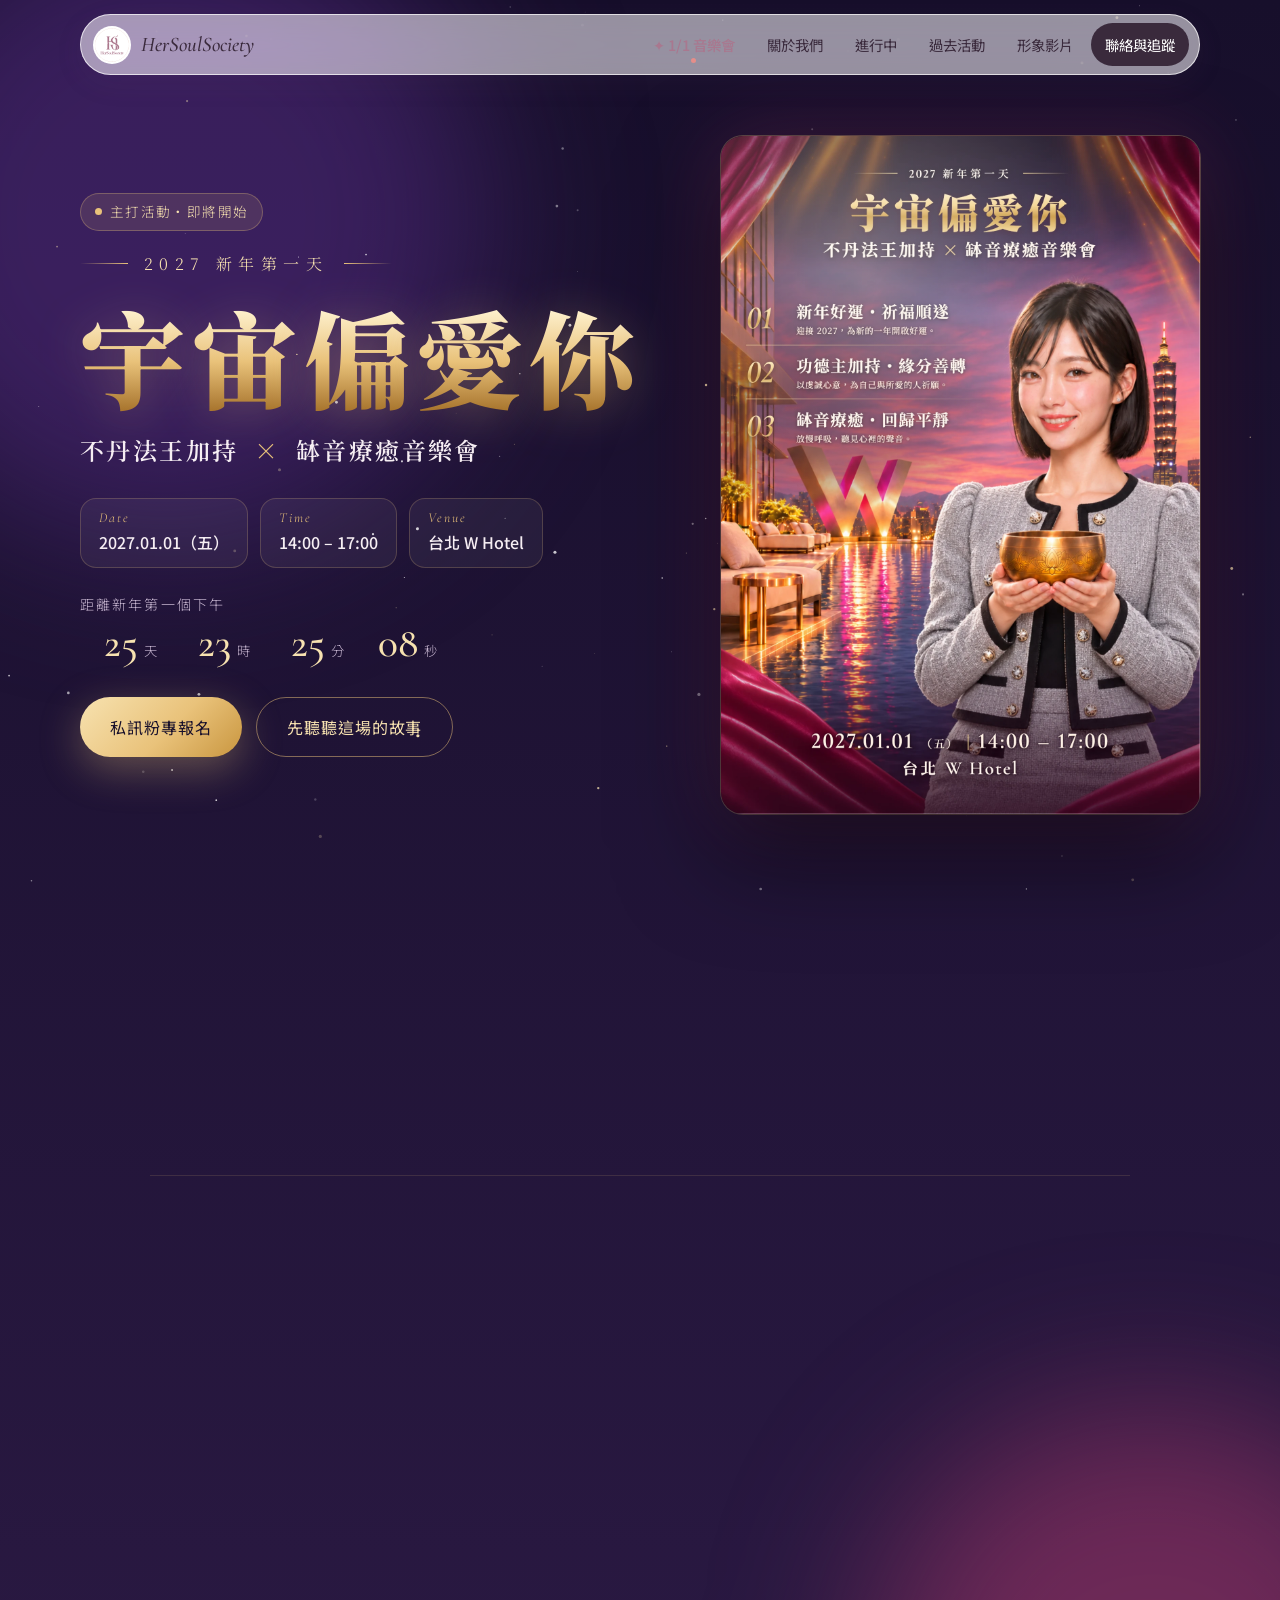
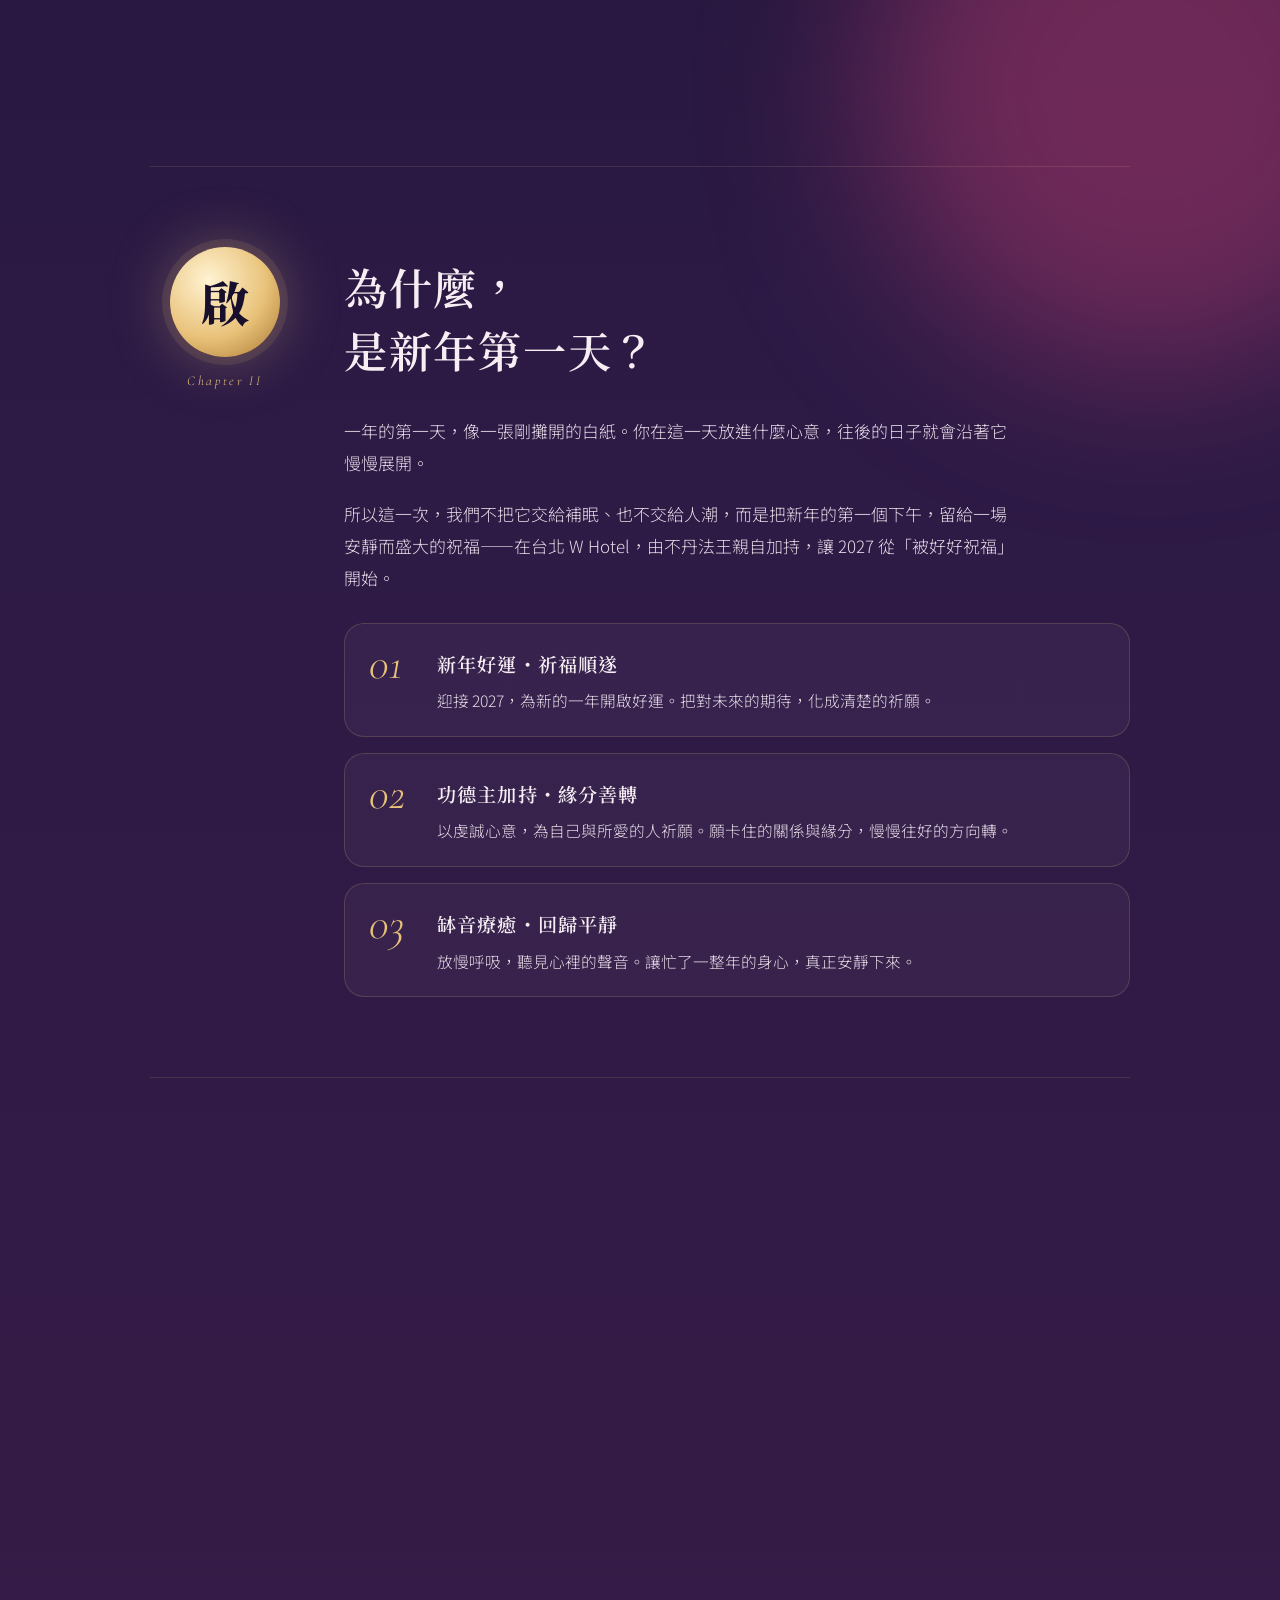
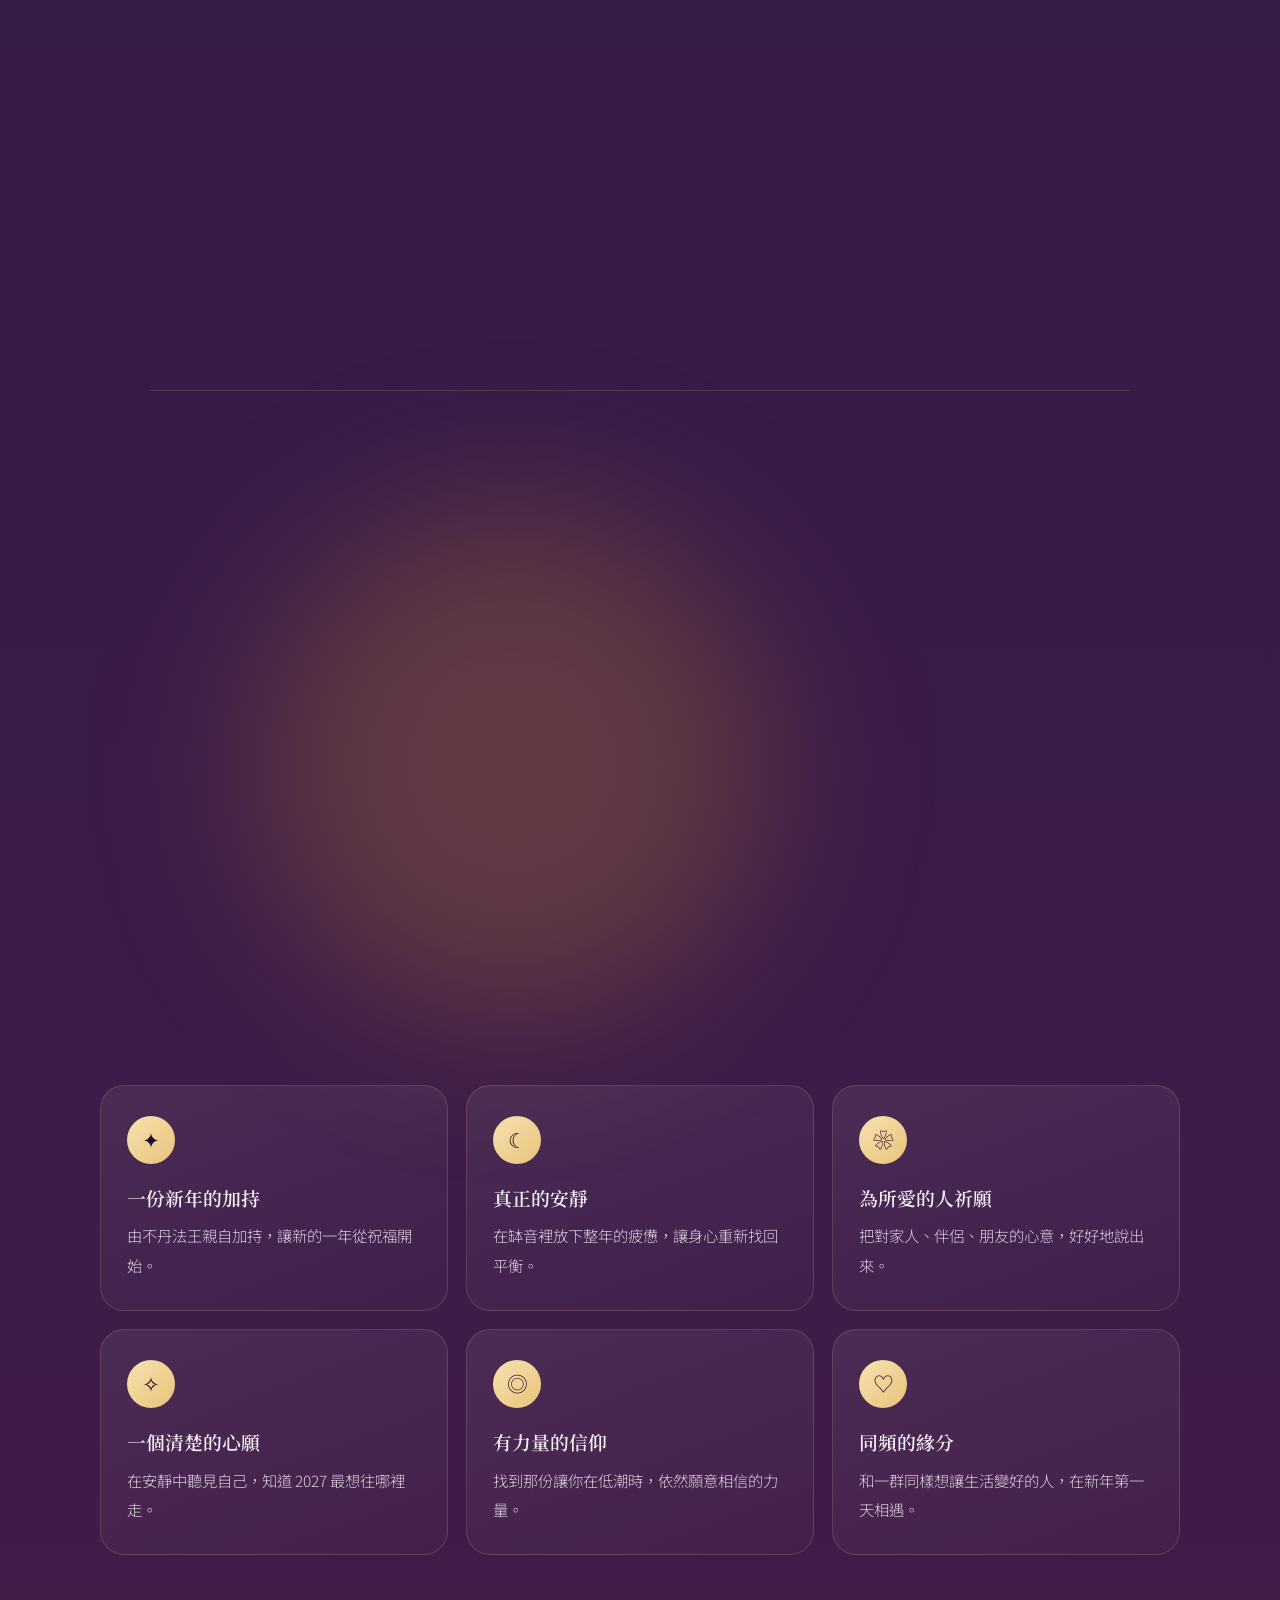
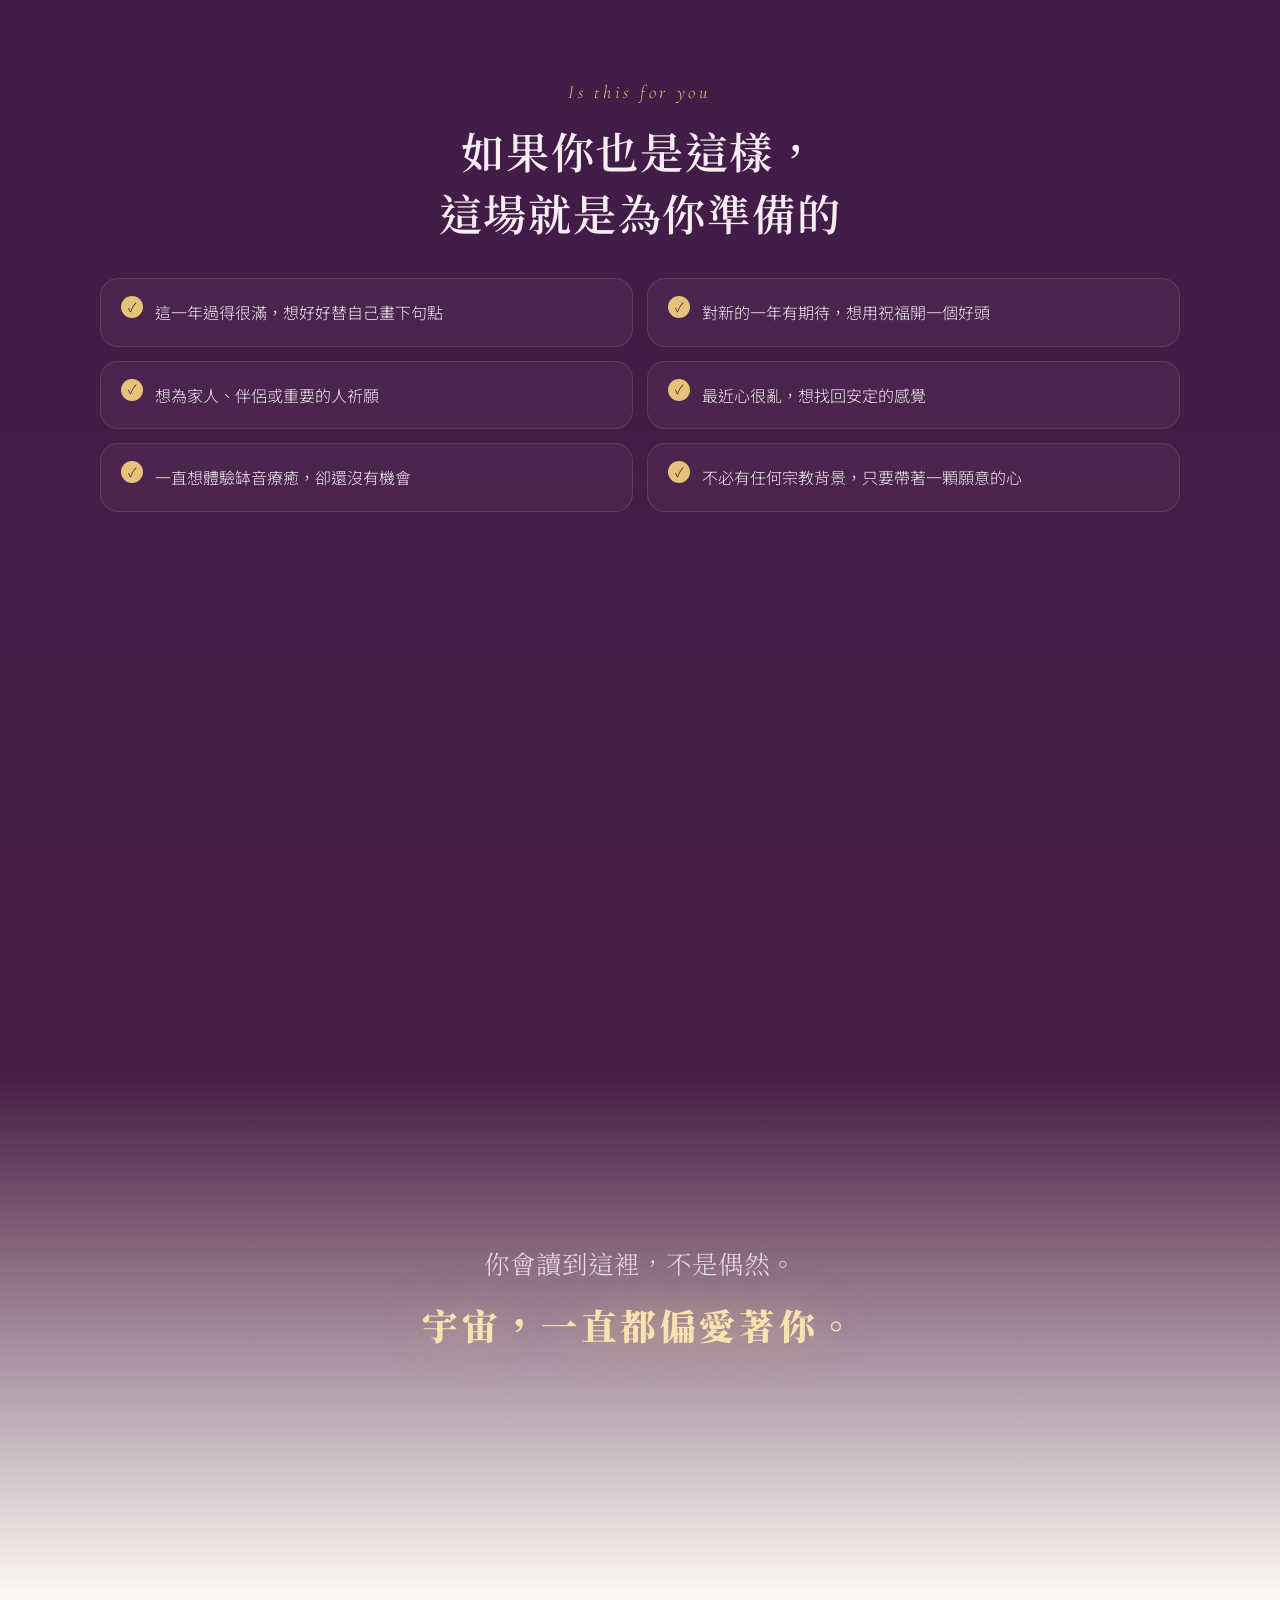
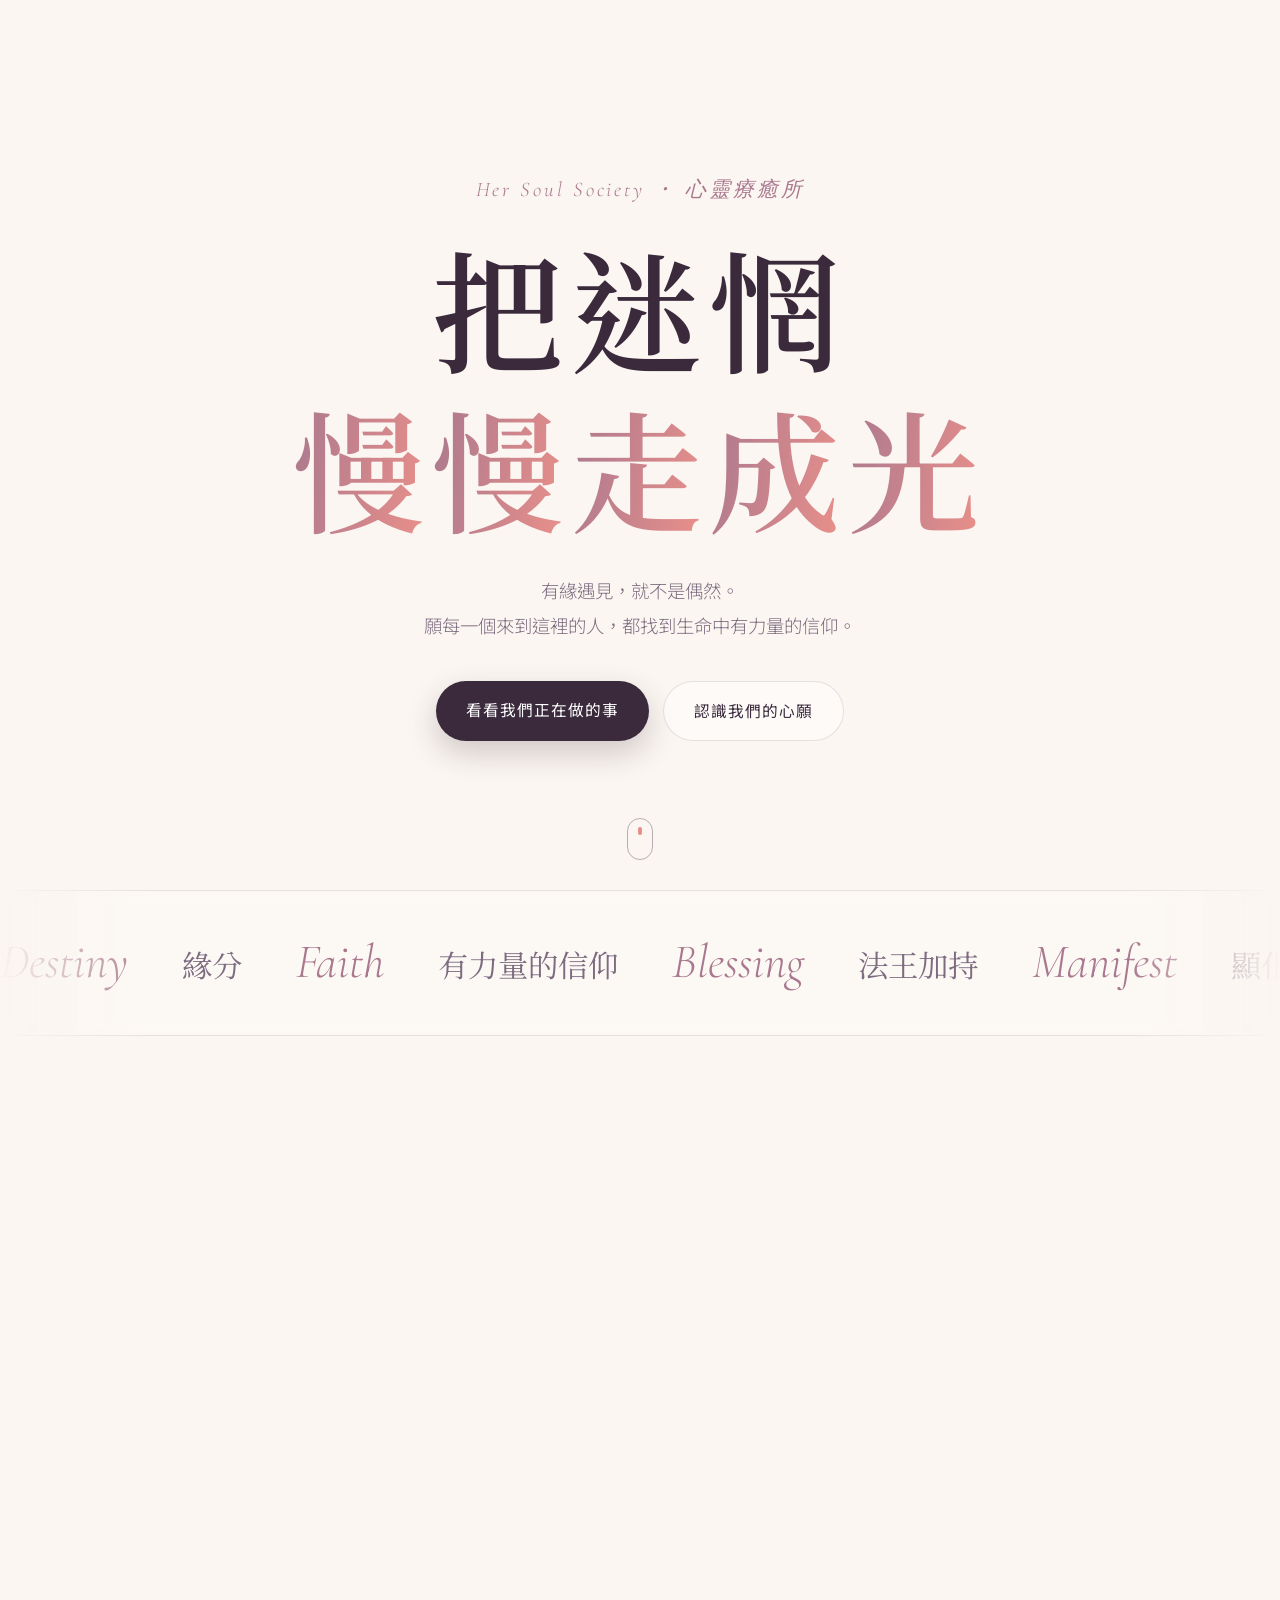
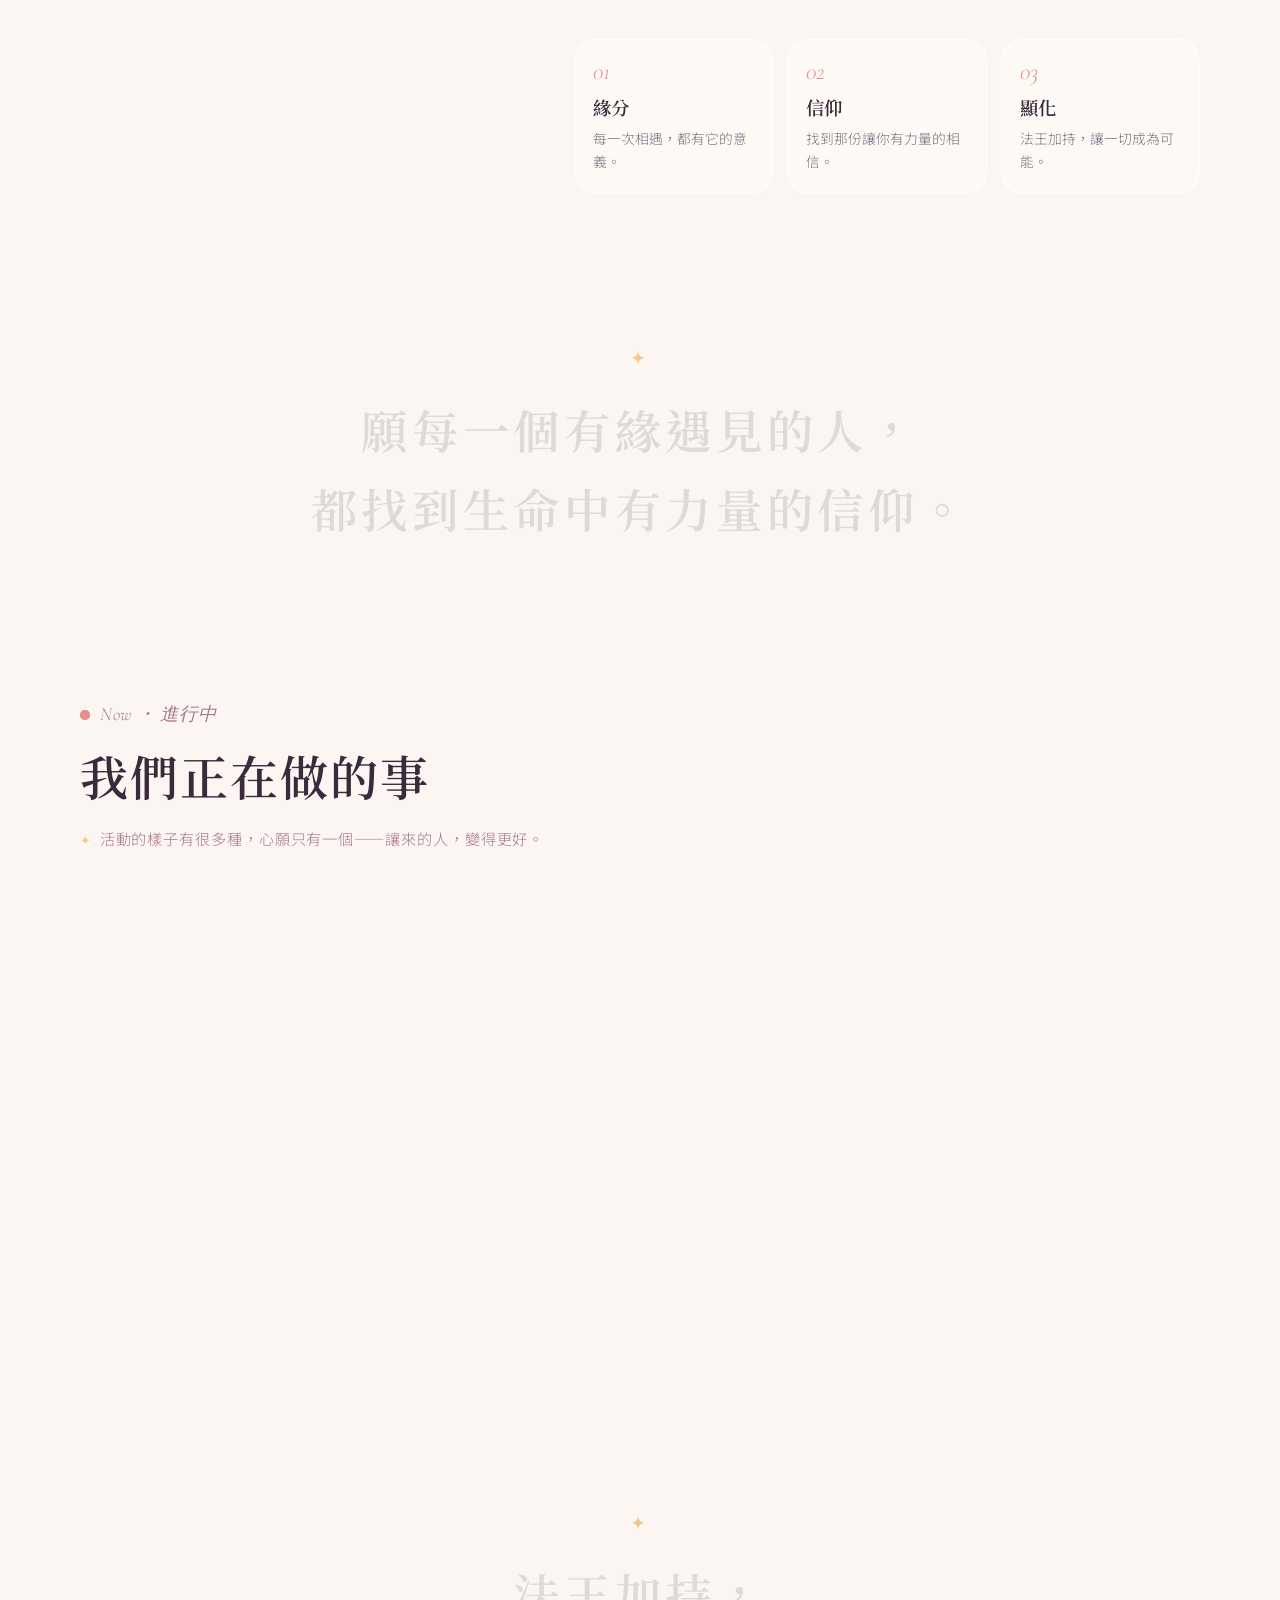
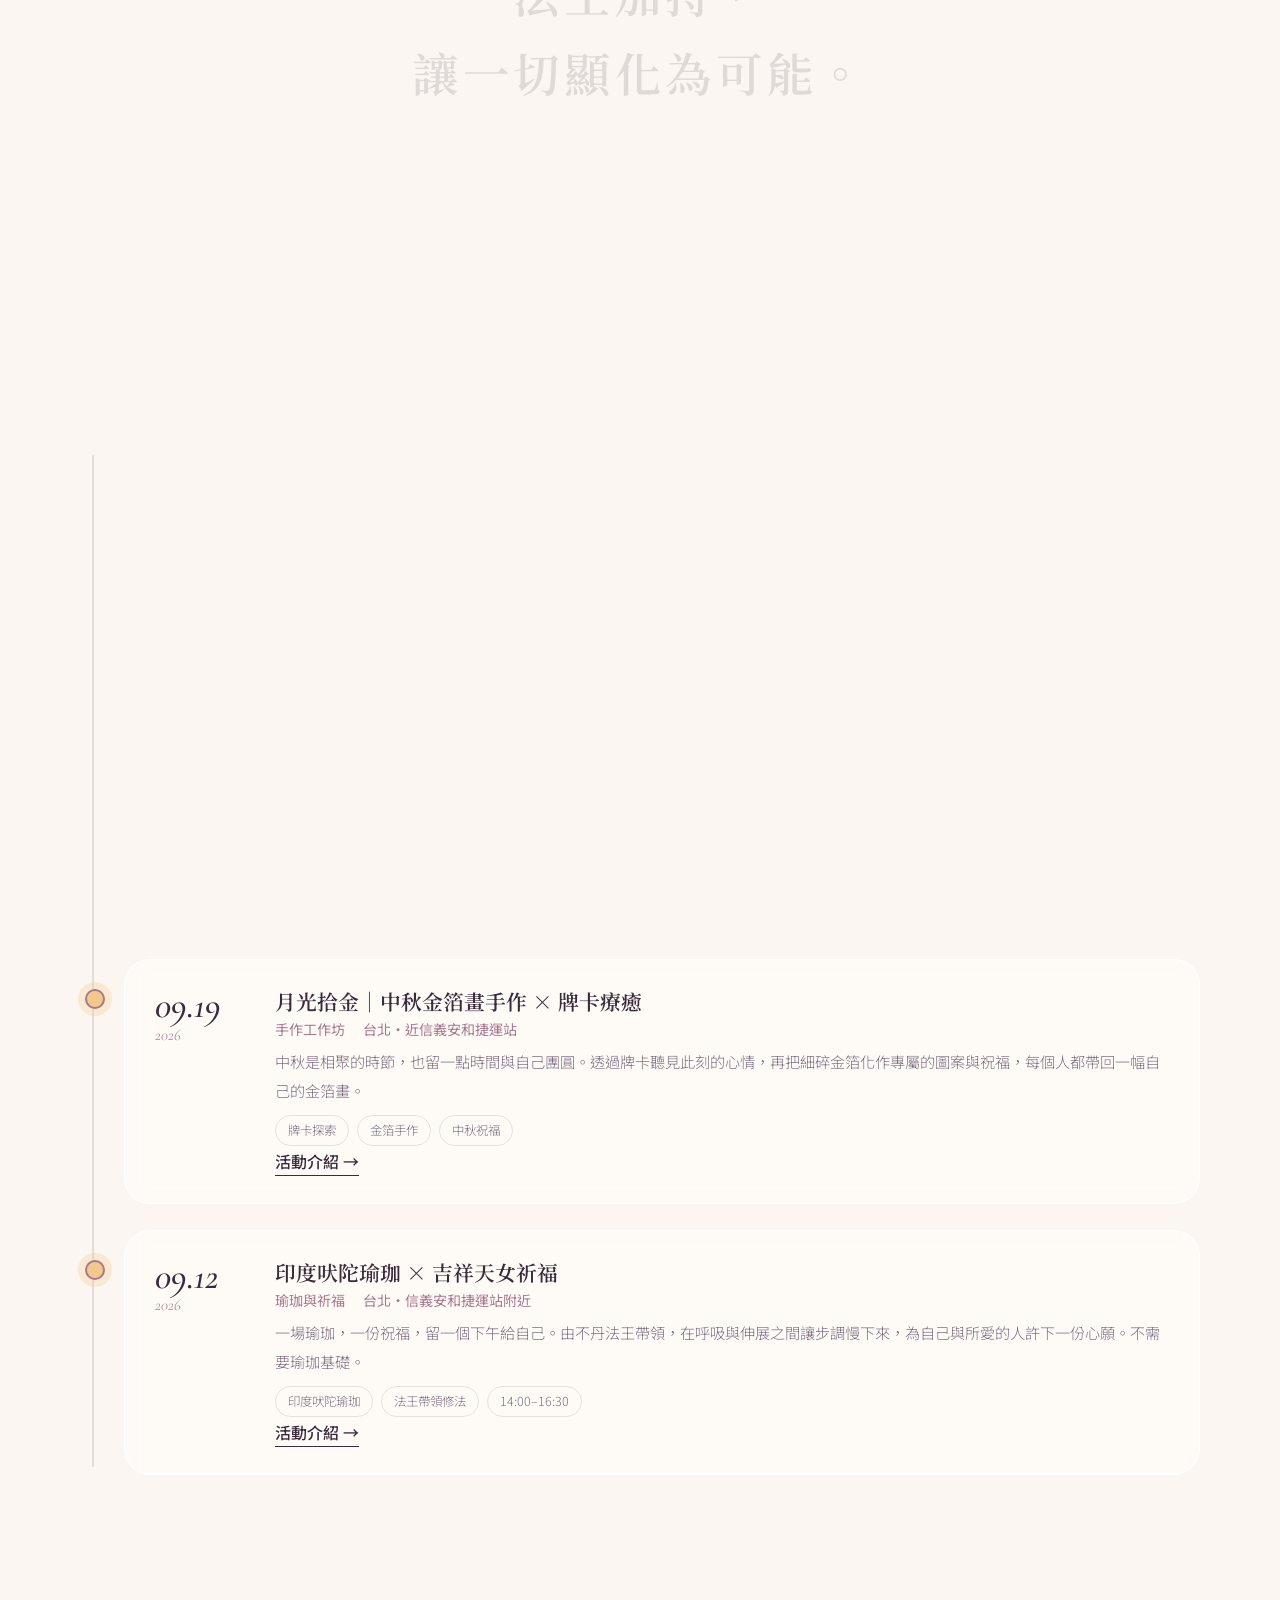
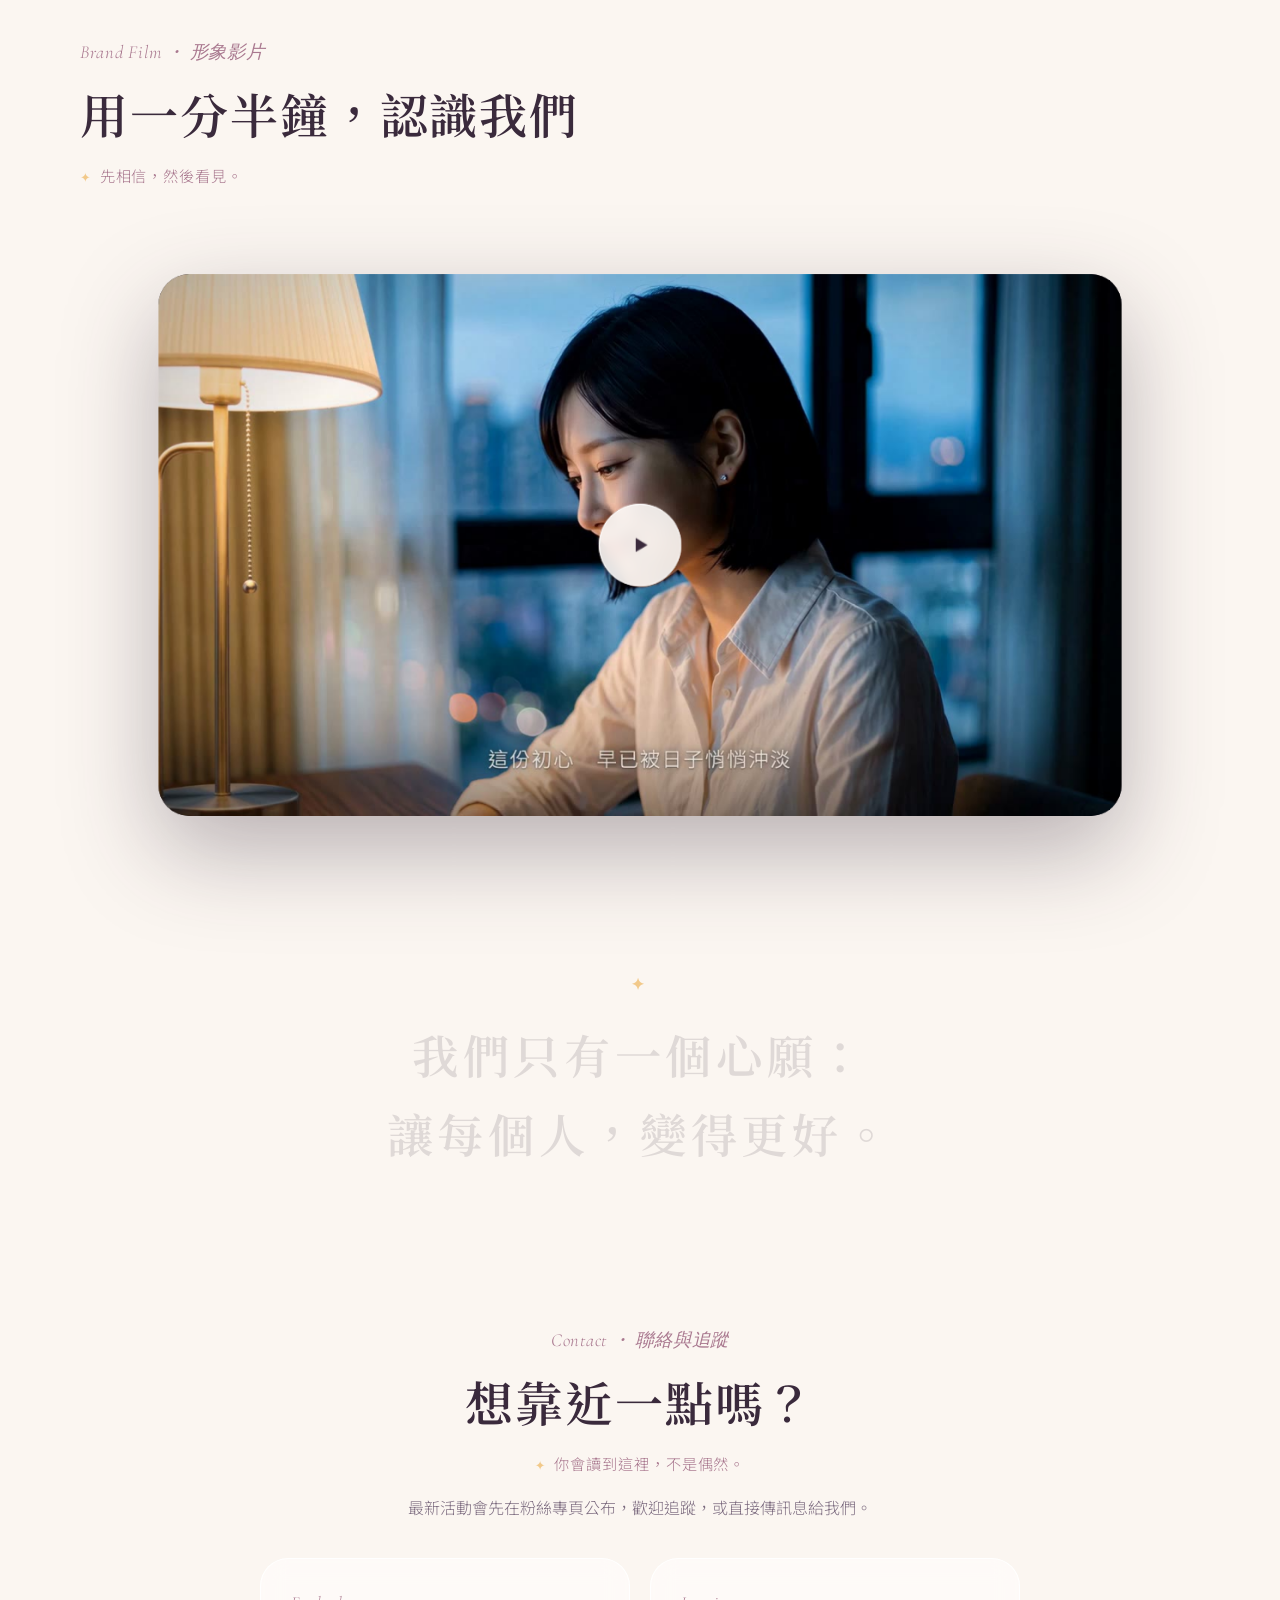
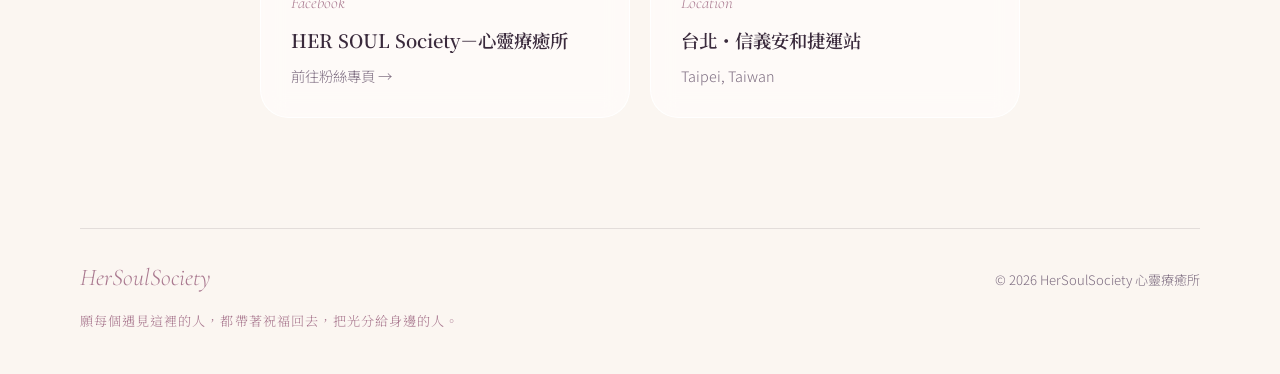
==== commit 0a4c0328: "四段章節標題改為歇、啟、靜、願，調整信仰引言 Co-Authored-By: Claude Opus 5.5 <noreply@anthropic.com>" ====
--- a/index.html
+++ b/index.html
@@ -112,8 +112,8 @@
 
     <p class="ny-lead reveal">新的一年，<br>從被祝福開始。</p>
 
-    <div class="ny-ch" id="ny-rise" data-en="Chapter I" data-zh="起" data-tip="舊的一年，你辛苦了。">
-      <div class="ny-mark reveal"><b>起</b><small>Chapter I</small></div>
+    <div class="ny-ch" id="ny-rise" data-en="Chapter I" data-zh="歇" data-tip="舊的一年，你辛苦了。">
+      <div class="ny-mark reveal"><b>歇</b><small>Chapter I</small></div>
       <div class="ny-body">
         <h2 class="reveal">舊的一年，<br>你辛苦了。</h2>
         <p class="reveal">這一年，你可能趕過很多期限，扛過很多別人看不見的事。有些願望實現了，有些還在路上；有些人來了，有些人走了。</p>
@@ -123,7 +123,7 @@
     </div>
 
     <div class="ny-ch">
-      <div class="ny-mark reveal"><b>承</b><small>Chapter II</small></div>
+      <div class="ny-mark reveal"><b>啟</b><small>Chapter II</small></div>
       <div class="ny-body">
         <h2 class="reveal">為什麼，<br>是新年第一天？</h2>
         <p class="reveal">一年的第一天，像一張剛攤開的白紙。你在這一天放進什麼心意，往後的日子就會沿著它慢慢展開。</p>
@@ -137,7 +137,7 @@
     </div>
 
     <div class="ny-ch">
-      <div class="ny-mark reveal"><b>轉</b><small>Chapter III</small></div>
+      <div class="ny-mark reveal"><b>靜</b><small>Chapter III</small></div>
       <div class="ny-body">
         <h2 class="reveal">當第一聲缽音響起，<br>世界忽然安靜了。</h2>
         <div class="ny-bowl reveal" aria-hidden="true">
@@ -147,12 +147,12 @@
         </div>
         <p class="reveal">聲音一圈一圈地擴散，穿過身體，也穿過那些一直轉個不停的念頭。你會發現，原來焦慮可以被放下，原來呼吸可以這麼慢。</p>
         <p class="reveal">在這樣的安靜裡，接受法王的加持。那不是要你相信什麼奇蹟，而是讓你重新想起：你本來就值得被祝福，宇宙一直都偏愛著你。</p>
-        <blockquote class="reveal">信仰，不一定是答案；<br>它是讓你有力量，繼續往前走的那份相信。</blockquote>
+        <blockquote class="reveal">信仰，它是讓你有力量，繼續往前走的那份相信。</blockquote>
       </div>
     </div>
 
     <div class="ny-ch">
-      <div class="ny-mark reveal"><b>合</b><small>Chapter IV</small></div>
+      <div class="ny-mark reveal"><b>願</b><small>Chapter IV</small></div>
       <div class="ny-body">
         <h2 class="reveal">帶著祝福，<br>走進 2027。</h2>
         <p class="reveal">音樂會結束時，天色會慢慢暗下來，城市的燈一盞盞亮起。你帶走的不只是一個美好的下午，而是一份放在心上的祝福、一個清楚的新年心願，和一顆比來時更安定的心。</p>
--- a/feature.css
+++ b/feature.css
@@ -61,7 +61,7 @@
 
 .ny-lead{text-align:center;font-family:var(--serif);font-size:clamp(1.6rem,4vw,2.4rem);letter-spacing:.12em;color:var(--gold2);padding:70px 20px 40px;text-shadow:0 0 30px rgba(233,194,122,.35)}
 
-/* 起承轉合 */
+/* 四段章節 */
 .ny-ch{display:grid;grid-template-columns:150px 1fr;gap:44px;width:min(980px,calc(100% - 40px));margin:0 auto;padding:80px 0;border-top:1px solid rgba(233,194,122,.14)}
 .ny-mark{position:sticky;top:110px;align-self:start;text-align:center}
 .ny-mark b{display:grid;place-items:center;width:110px;height:110px;margin:0 auto;border-radius:50%;font-family:var(--serif);font-weight:900;font-size:3rem;color:var(--night);
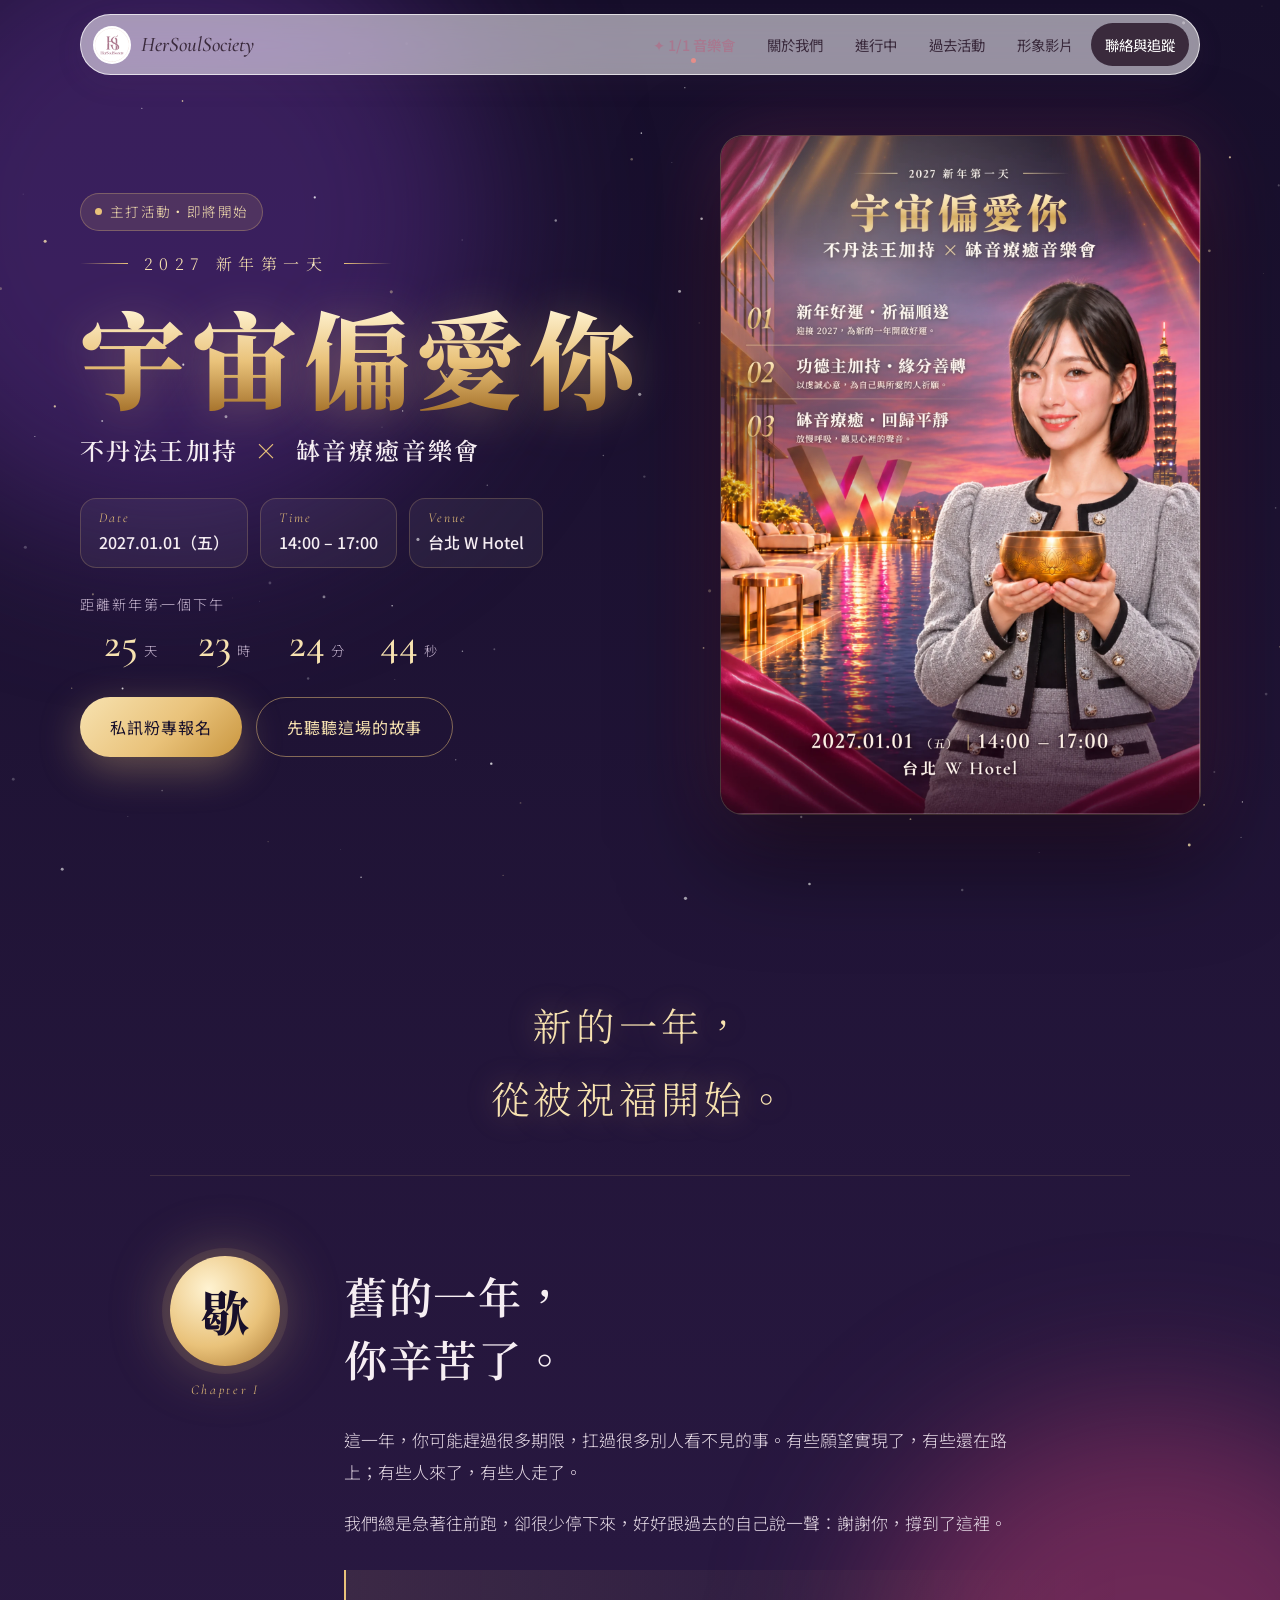
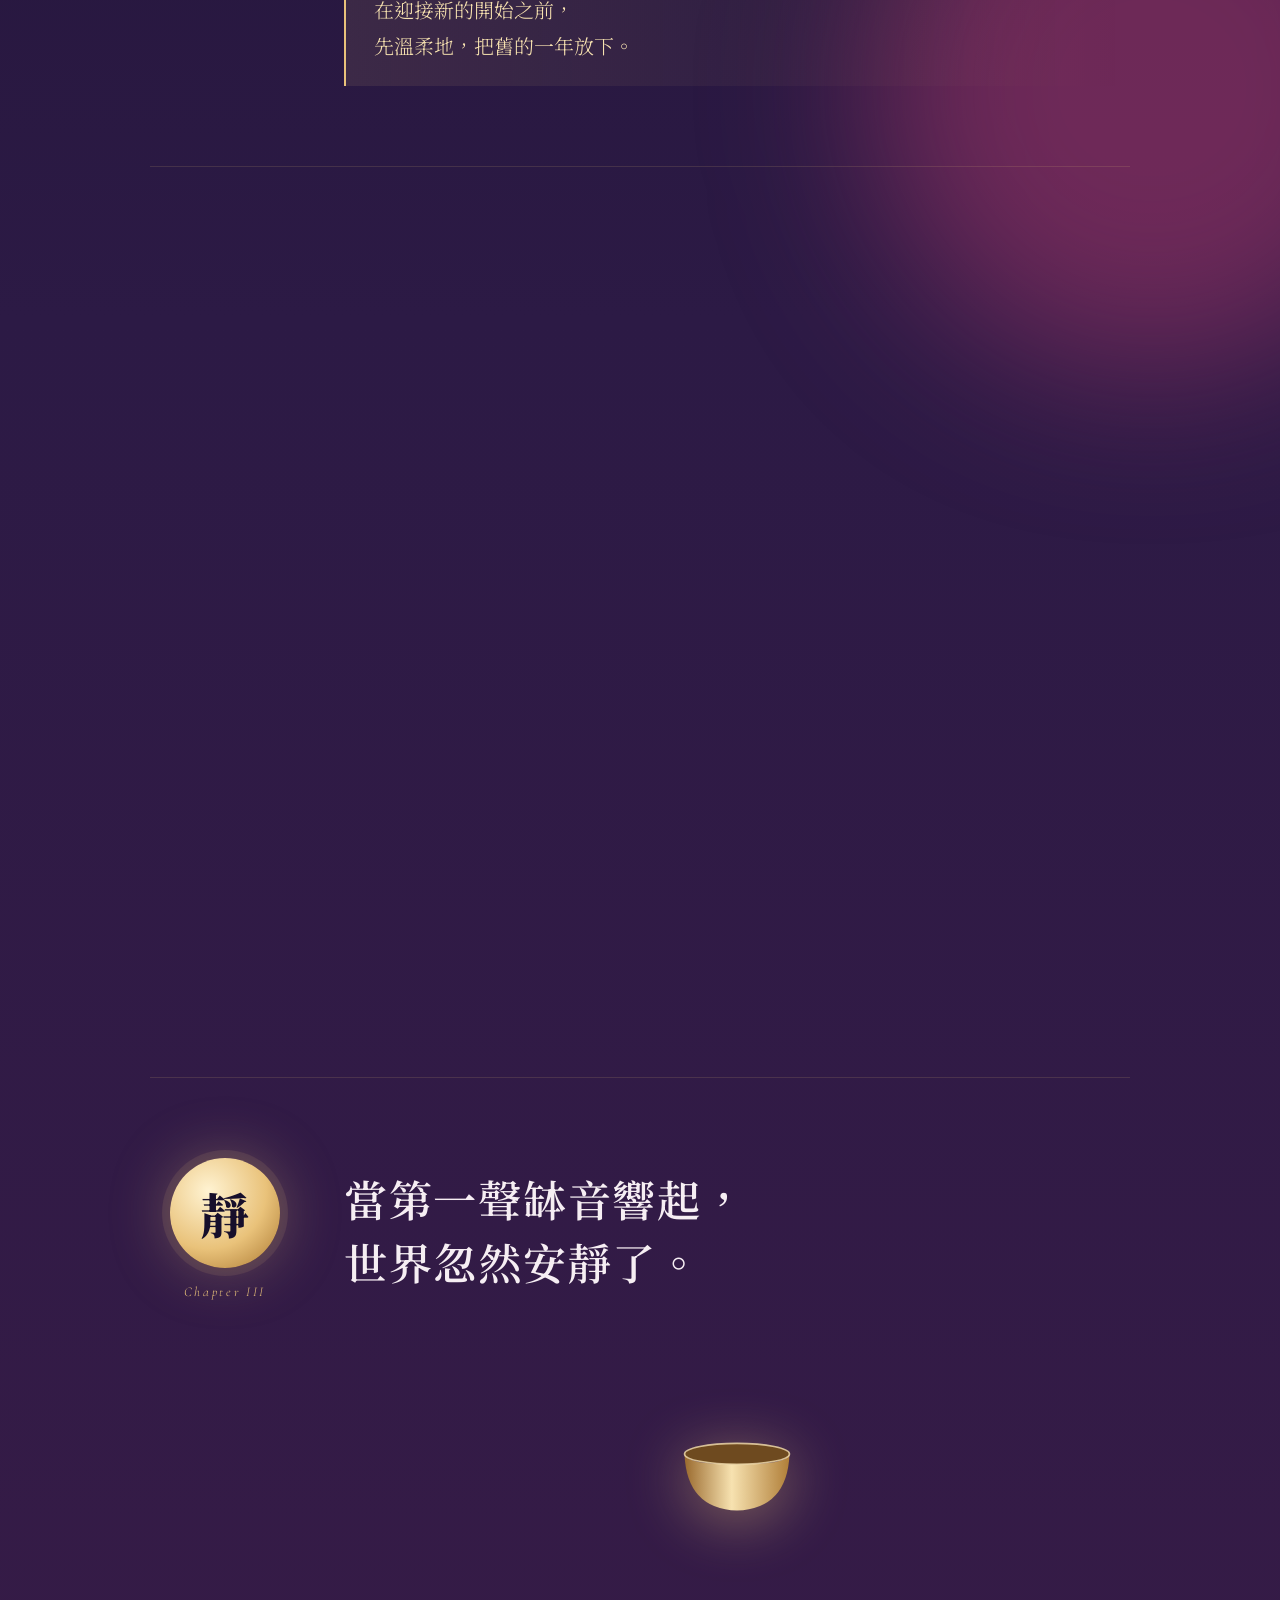
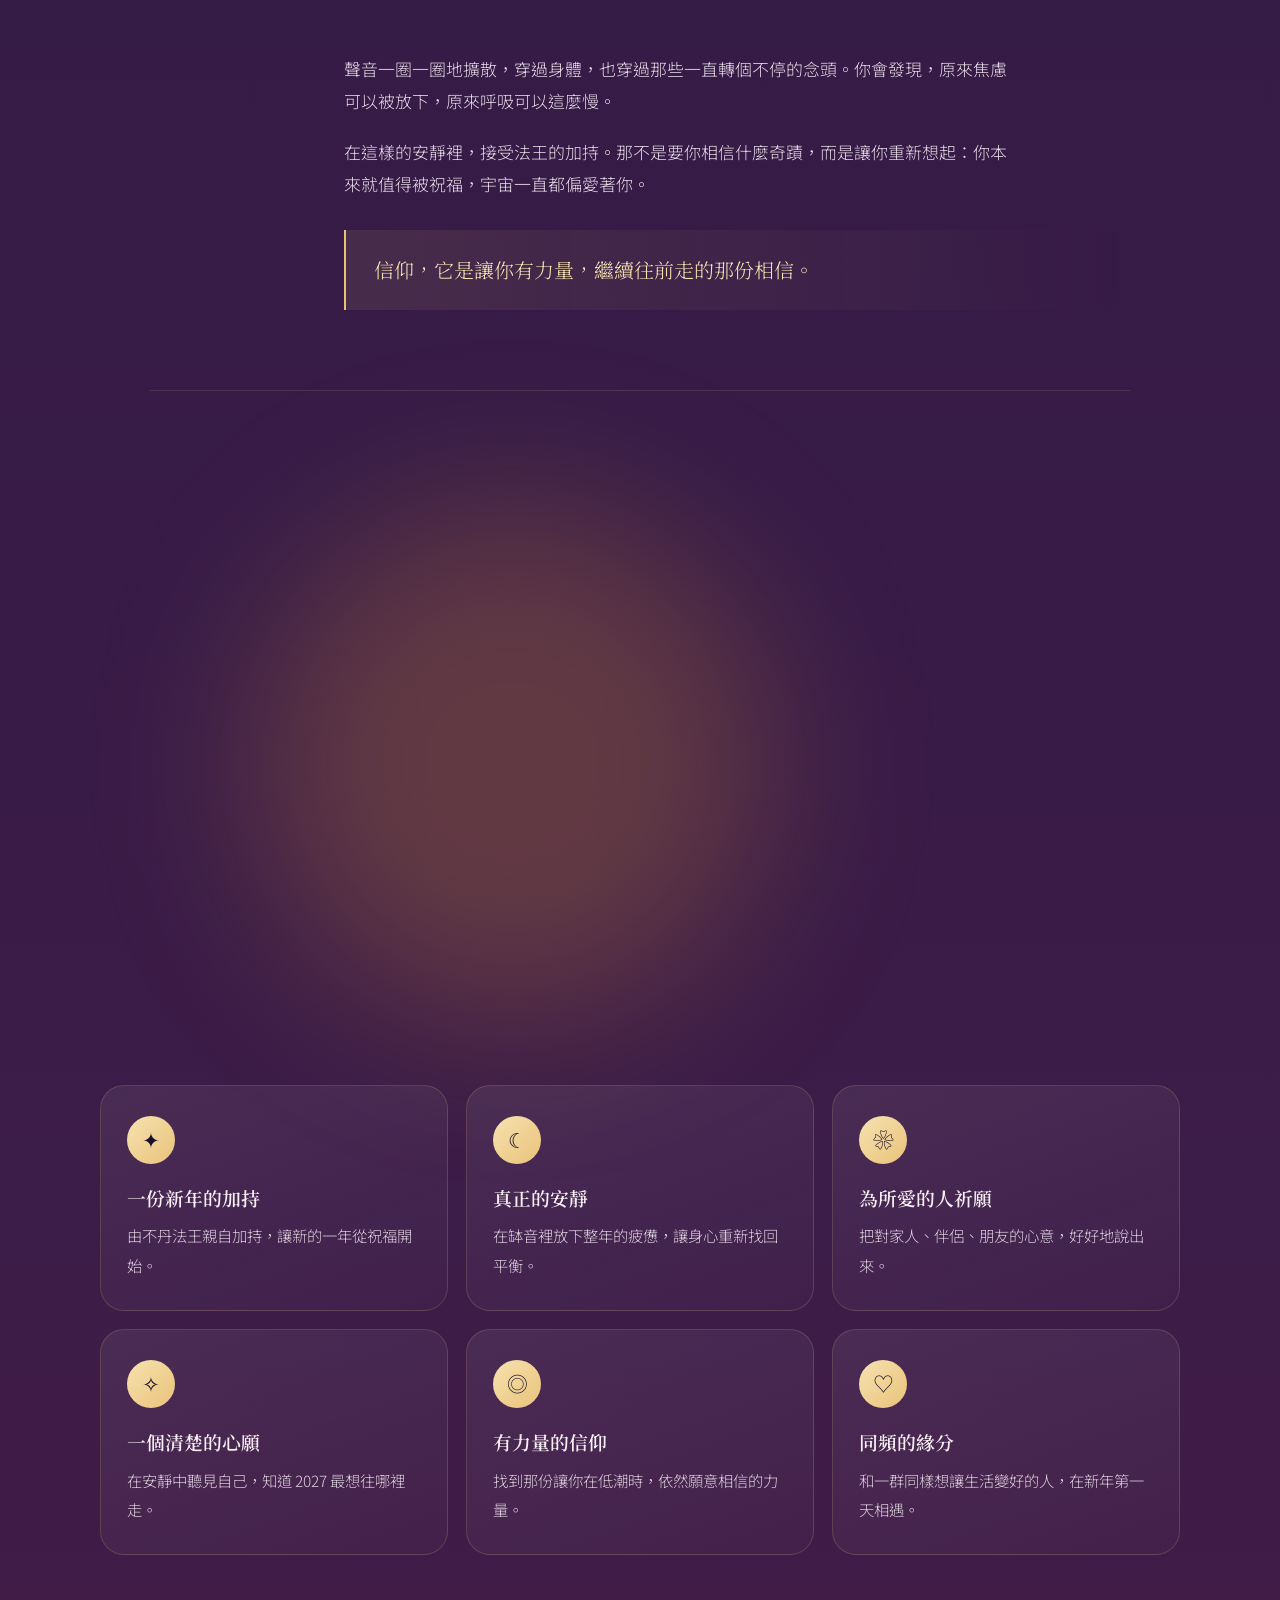
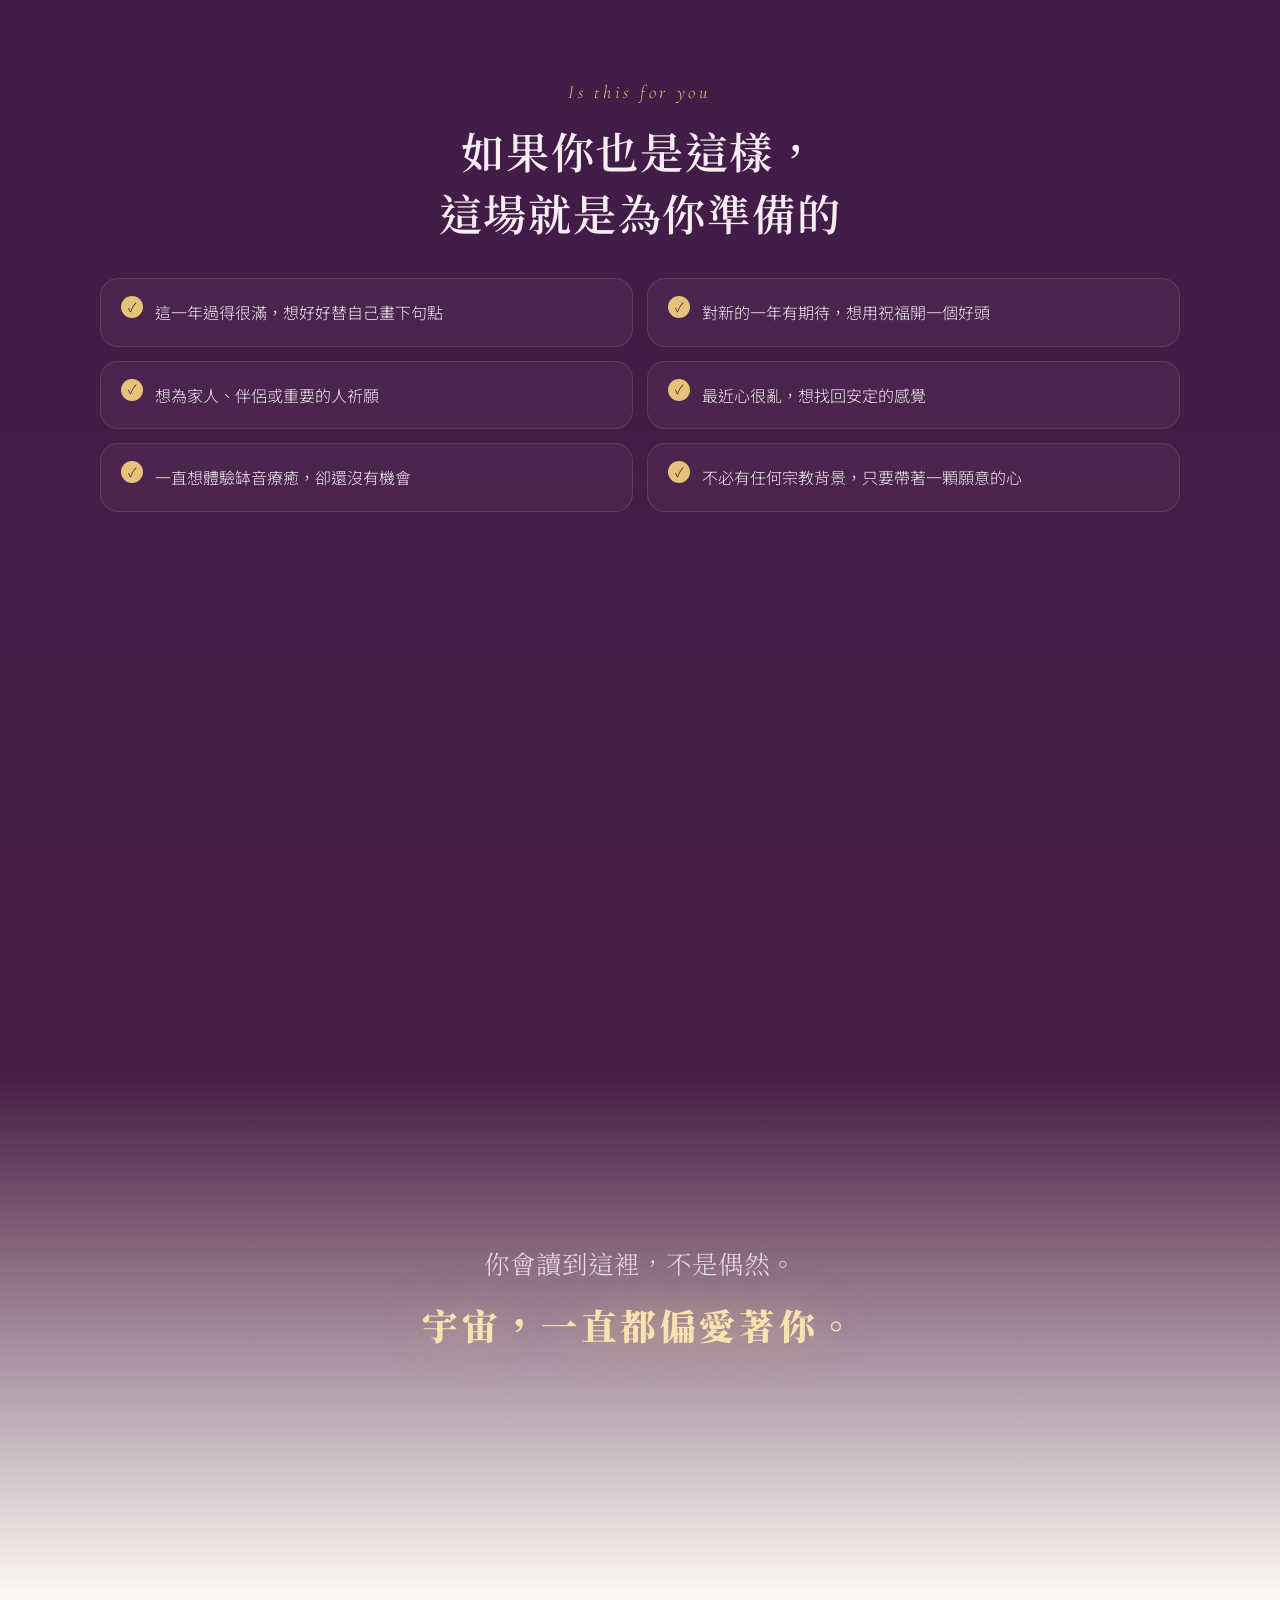
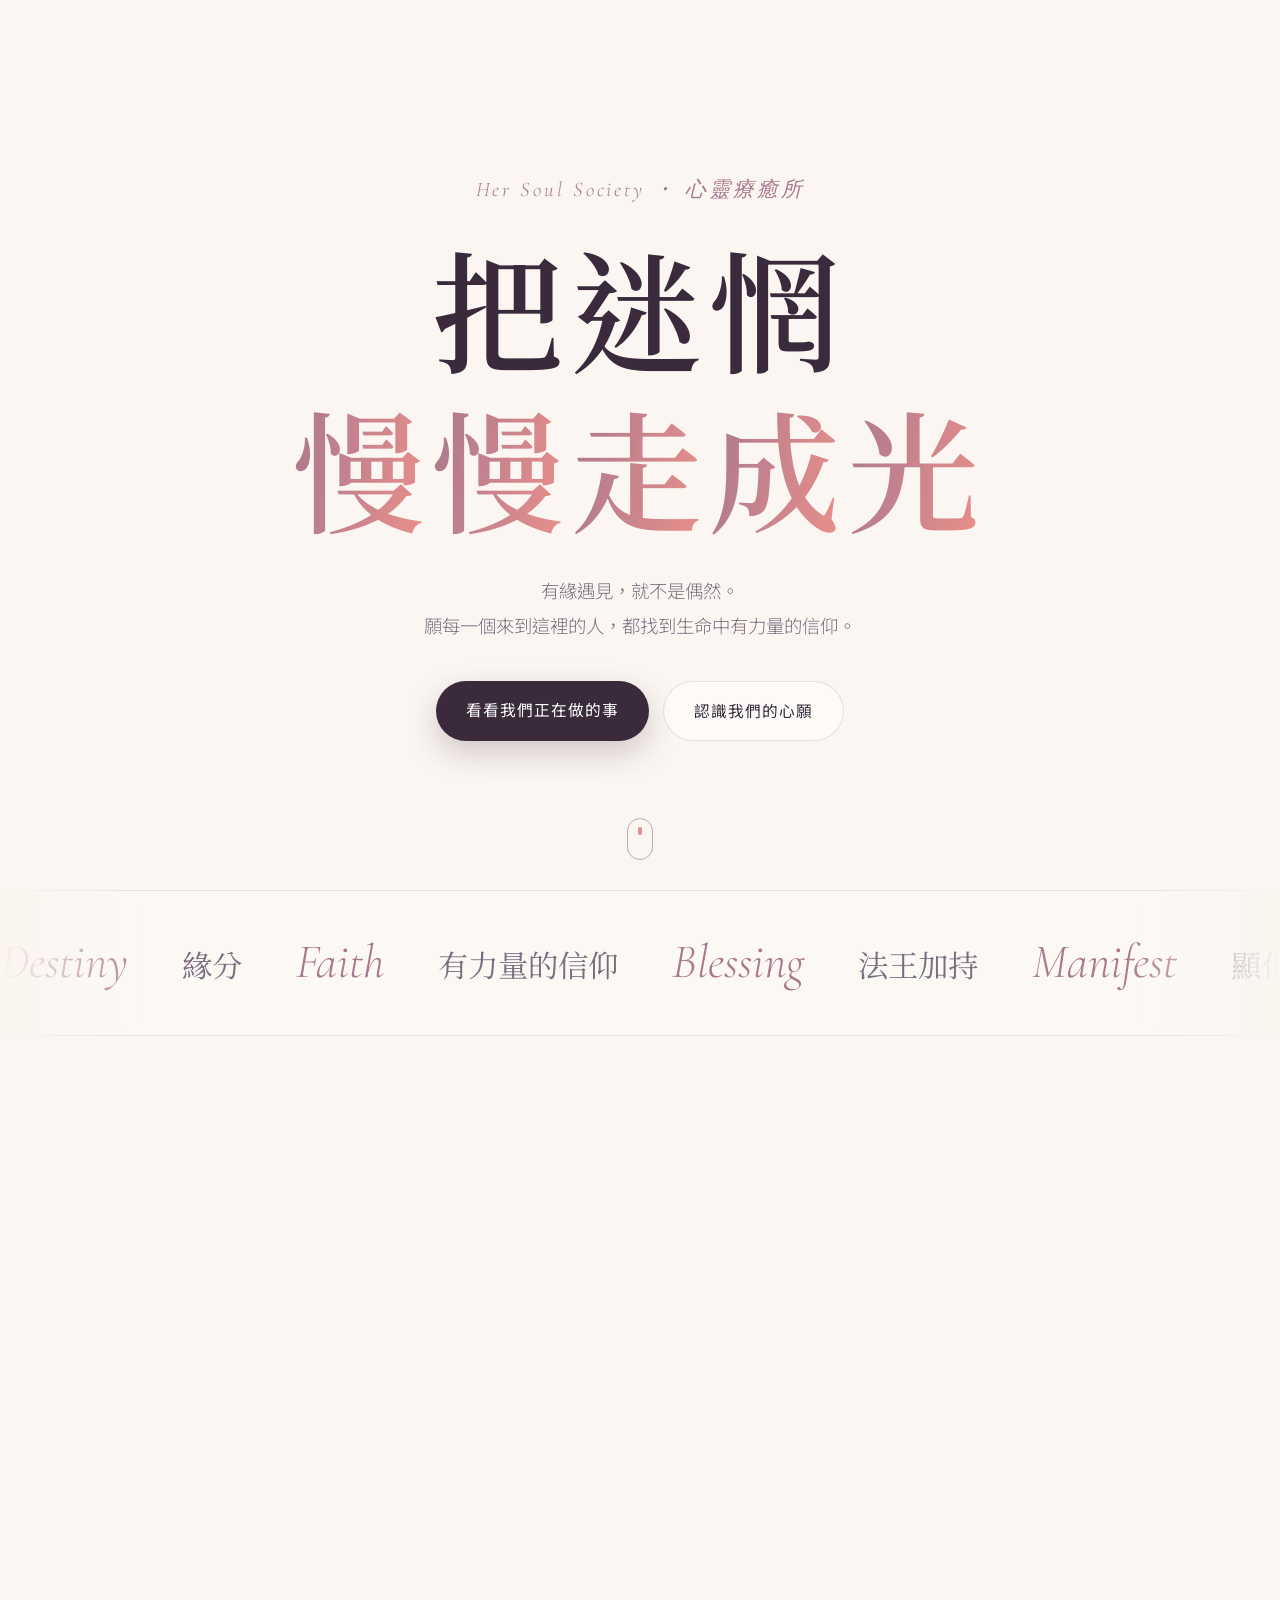
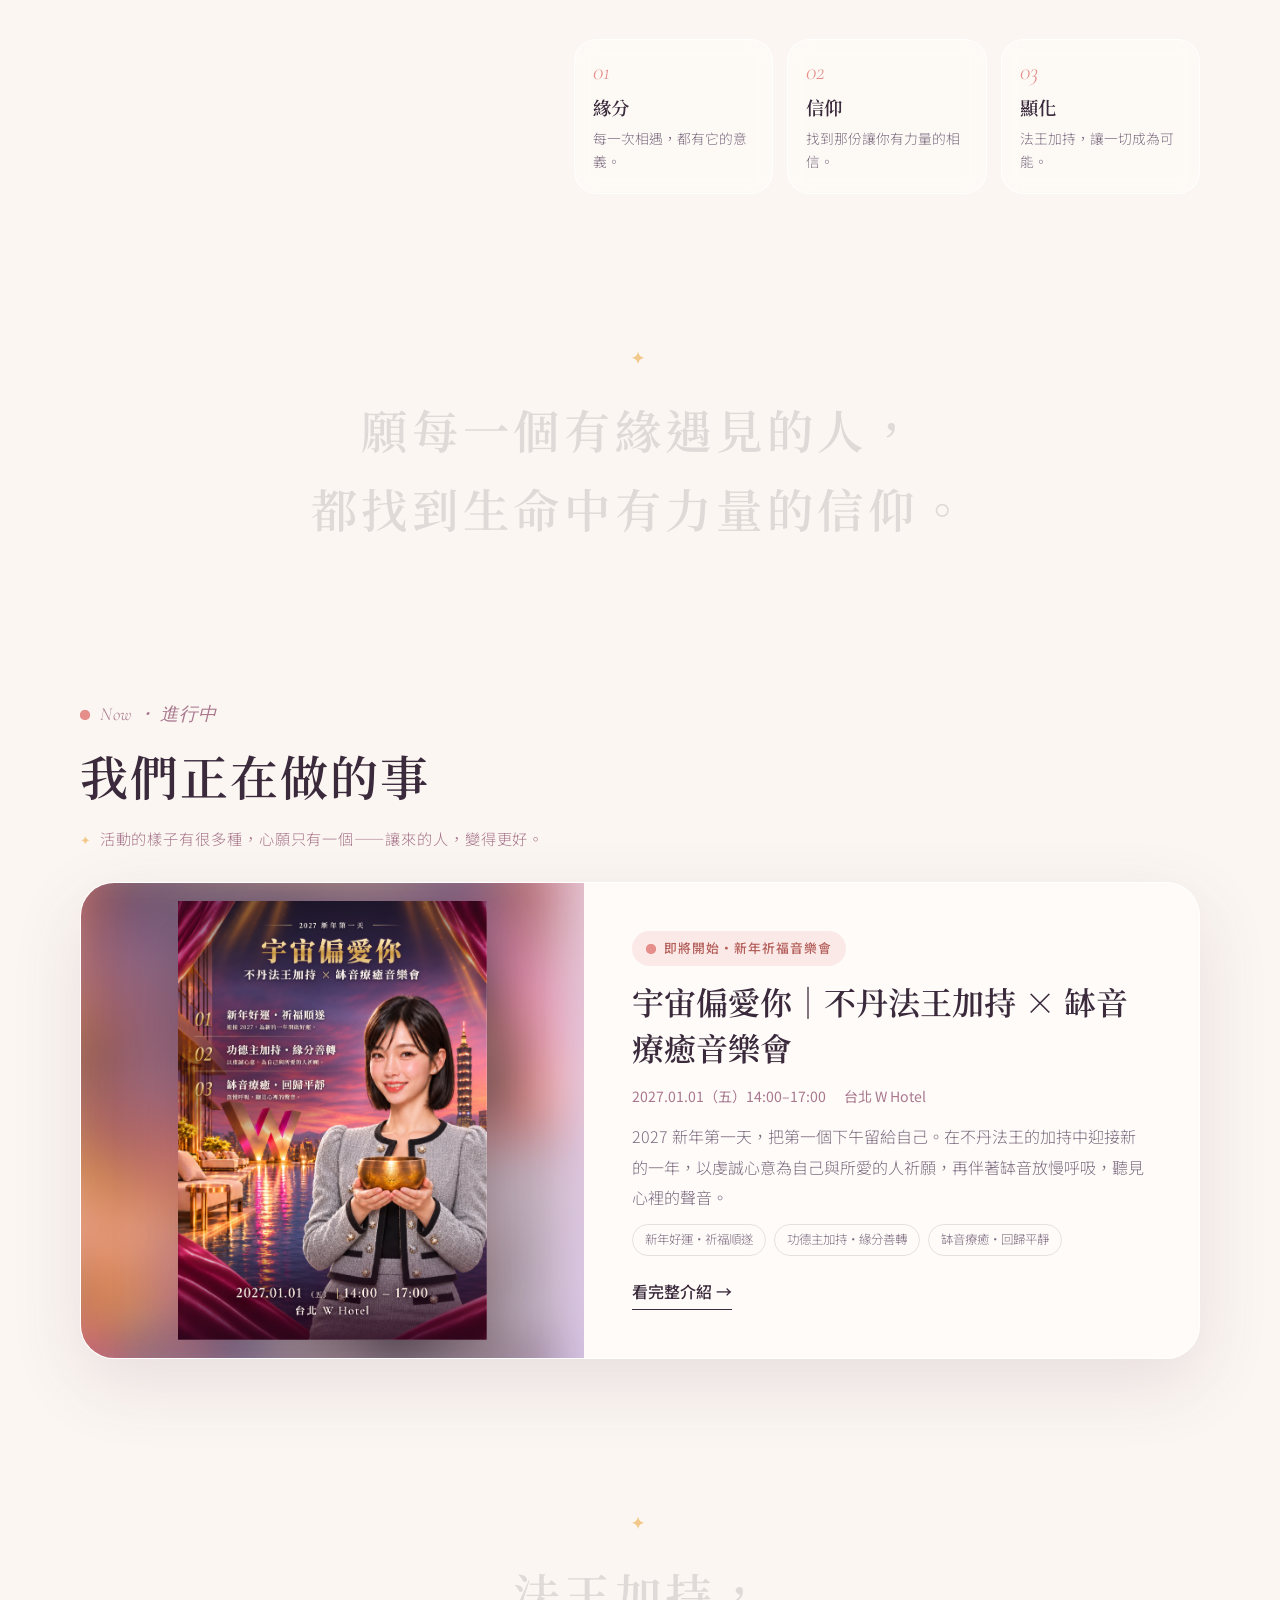
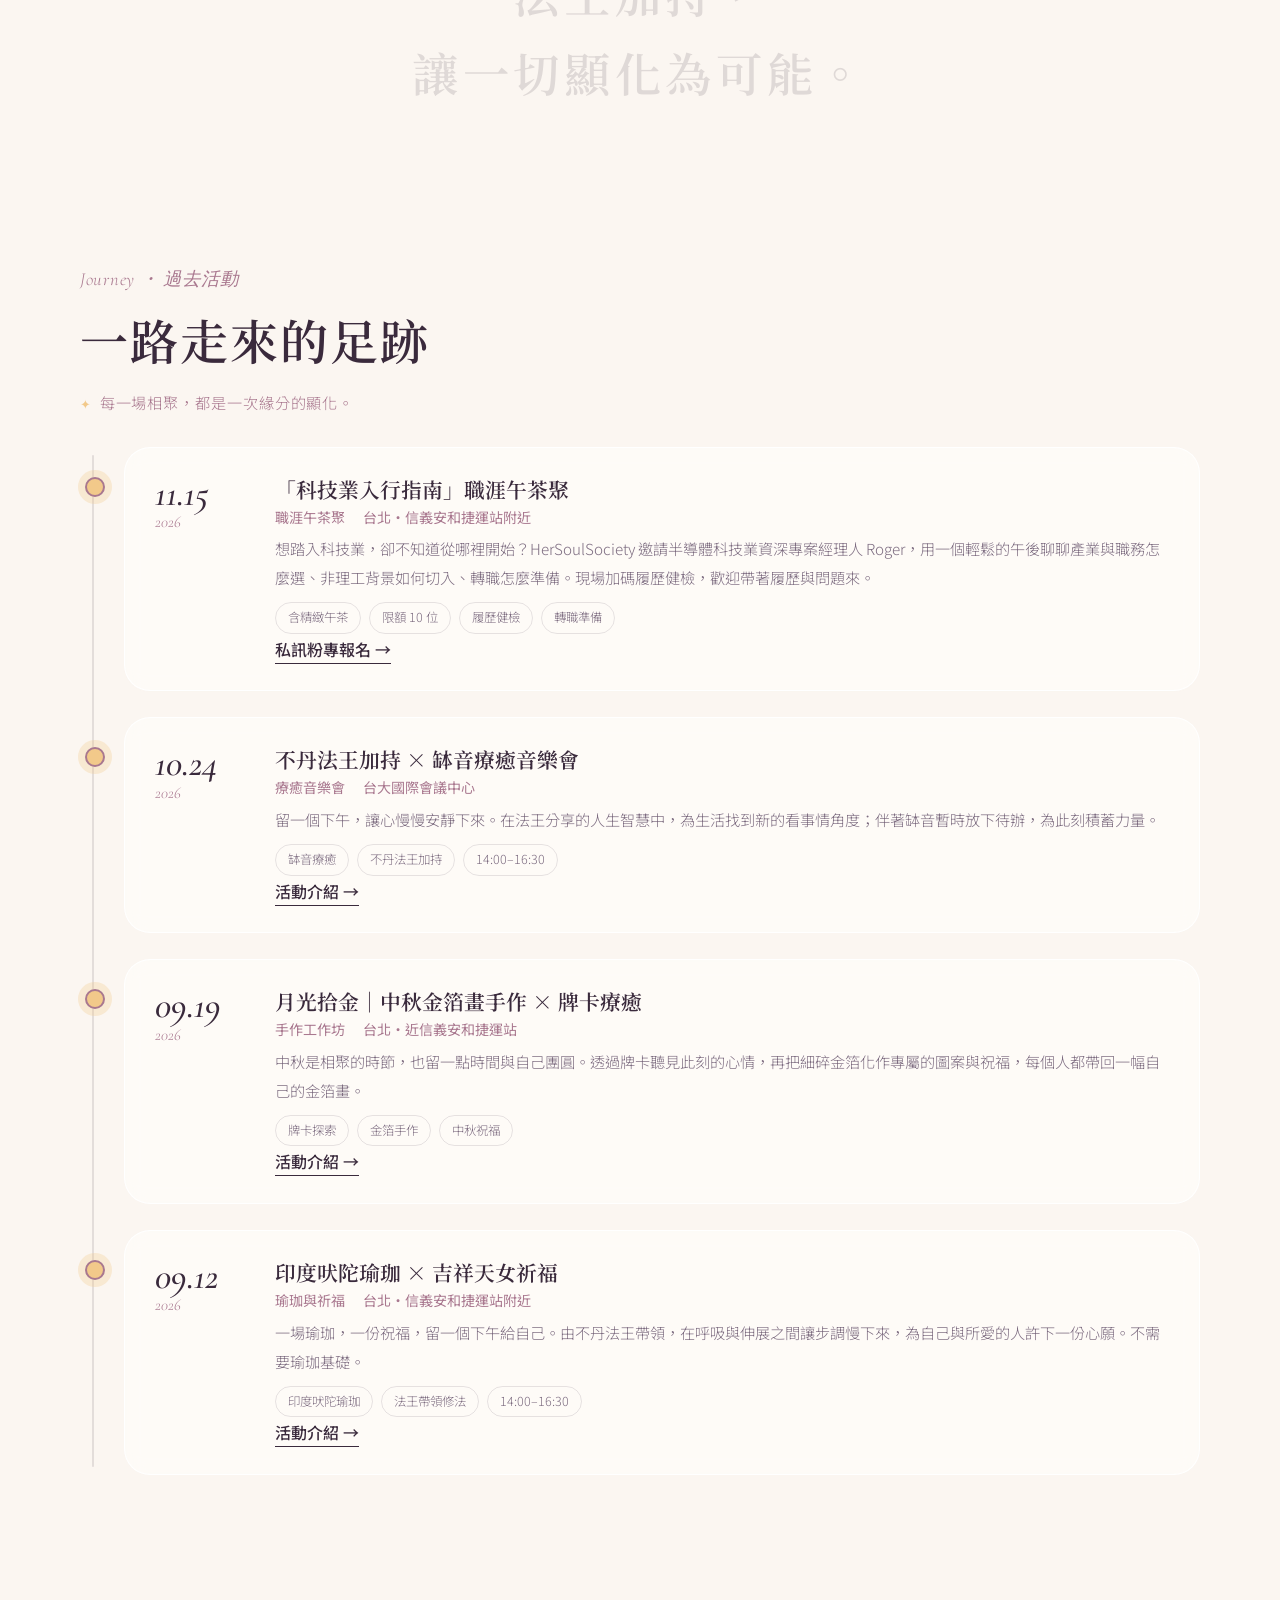
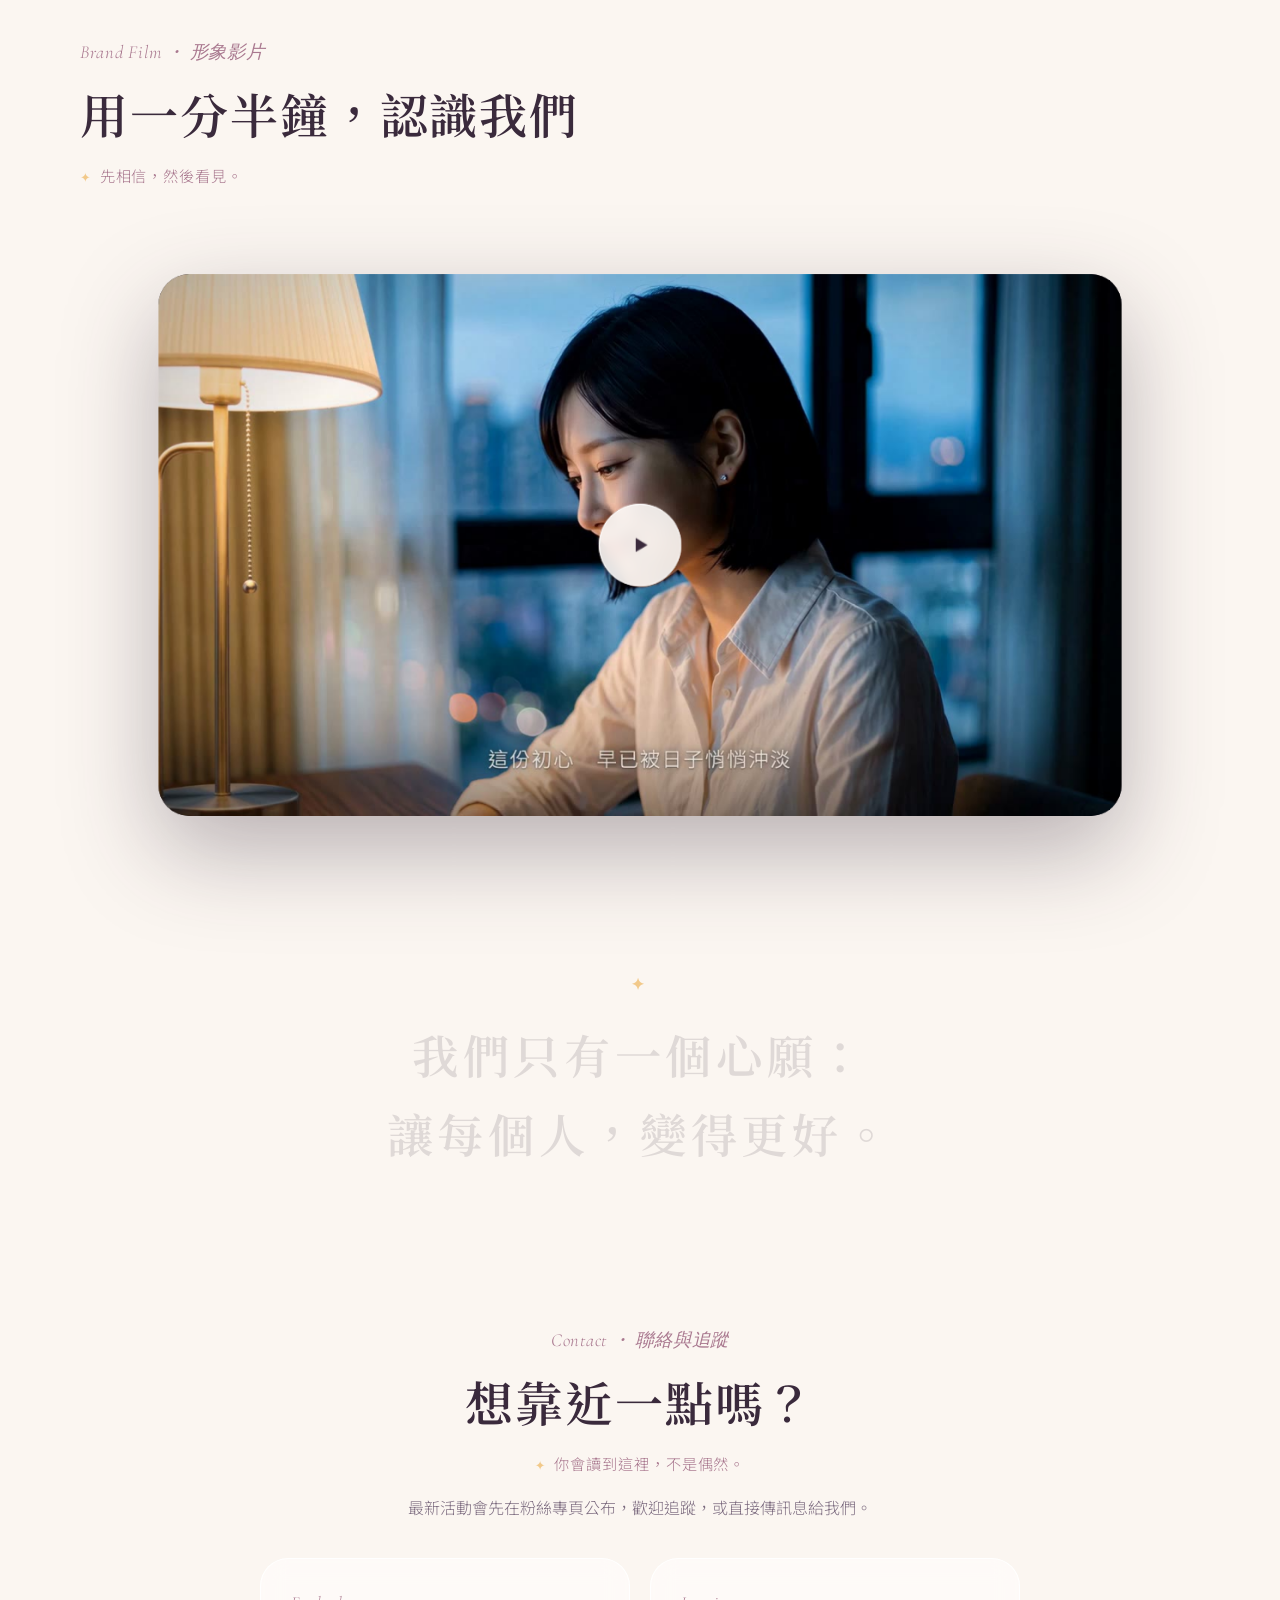
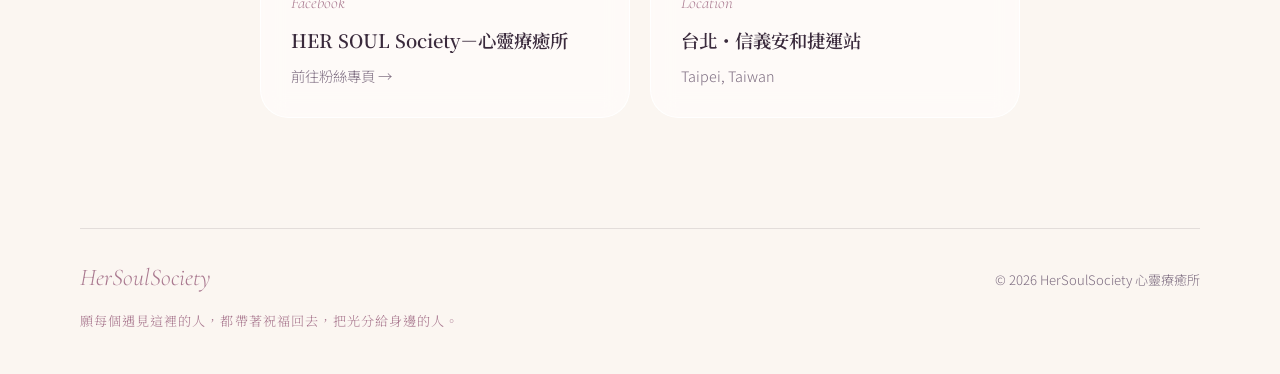
==== commit f4dd5f85: "頁內分頁與按鈕改為直接平滑捲動，移除切換光幕（進站 loading 保留） Co-Authored-By: Claude Opus 5.5 <noreply@anthropic.com>" ====
--- a/index.html
+++ b/index.html
@@ -29,10 +29,6 @@
   <p class="l-pct"><span id="lPct">0</span> %</p>
 </div>
 
-<!-- 切換分頁的光幕 -->
-<div id="veil" aria-hidden="true">
-  <div class="v-in"><small id="vEn"></small><strong id="vZh"></strong><span id="vTip"></span></div>
-</div>
 
 <div class="aurora" aria-hidden="true">
   <i class="orb o1"></i><i class="orb o2"></i><i class="orb o3"></i><i class="orb o4"></i>
--- a/style.css
+++ b/style.css
@@ -244,25 +244,6 @@
 .l-tip.out{opacity:0;transform:translateY(10px);filter:blur(6px)}
 .l-pct{position:relative;font-family:var(--en);font-style:italic;font-size:1.15rem;color:var(--mauve);letter-spacing:.1em;margin-top:-12px}
 
-/* ═════ 切換分頁的光幕 ═════ */
-#veil{position:fixed;inset:0;z-index:90;display:grid;place-items:center;text-align:center;visibility:hidden;pointer-events:none;
-  background:radial-gradient(60% 50% at 18% 18%,#F9D3CB,transparent 70%),radial-gradient(55% 55% at 86% 28%,#DCD0F5,transparent 70%),radial-gradient(60% 60% at 50% 105%,#FCE6BE,transparent 70%),var(--bg);
-  clip-path:circle(0 at var(--x,50%) var(--y,50%))}
-#veil.show{visibility:visible;pointer-events:auto;clip-path:circle(150% at var(--x,50%) var(--y,50%));transition:clip-path .85s cubic-bezier(.7,0,.2,1)}
-#veil.leave{opacity:0;transform:scale(1.1);filter:blur(14px);transition:opacity .75s ease,transform .9s var(--ease),filter .75s ease}
-#veil::before,#veil::after{content:"";position:absolute;left:50%;top:50%;width:min(78vw,460px);aspect-ratio:1;border-radius:50%;translate:-50% -50%;border:1px dashed rgba(169,120,143,.45);animation:spin 30s linear infinite}
-#veil::after{width:min(92vw,560px);border:1px solid rgba(183,163,224,.4);border-left-color:transparent;border-bottom-color:transparent;animation-duration:18s;animation-direction:reverse}
-.v-in{position:relative;display:grid;gap:8px;padding:0 24px}
-.v-in>*{opacity:0;transform:translateY(18px);filter:blur(8px)}
-#veil.show .v-in>*{opacity:1;transform:none;filter:none;transition:opacity .6s,transform .7s var(--ease),filter .6s}
-#veil.show .v-in>:nth-child(1){transition-delay:.3s}
-#veil.show .v-in>:nth-child(2){transition-delay:.4s}
-#veil.show .v-in>:nth-child(3){transition-delay:.58s}
-.v-in small{font-family:var(--en);font-style:italic;font-size:1.35rem;color:var(--mauve);letter-spacing:.1em}
-.v-in strong{font-family:var(--serif);font-weight:600;font-size:clamp(2.2rem,8vw,4.4rem);letter-spacing:.22em;text-indent:.22em;line-height:1.3;
-  background:linear-gradient(100deg,var(--mauve),var(--rose) 45%,var(--gold));-webkit-background-clip:text;background-clip:text;color:transparent}
-.v-in span{color:var(--muted);letter-spacing:.16em;font-size:.98rem}
-
 /* ═════ 理念小語：隨捲動逐字點亮 ═════ */
 .whisper{width:min(900px,calc(100% - 48px));margin:0 auto;padding:110px 0 30px;text-align:center;font-family:var(--serif);font-weight:600;
   font-size:clamp(1.5rem,4.4vw,2.9rem);line-height:1.7;letter-spacing:.1em;position:relative}
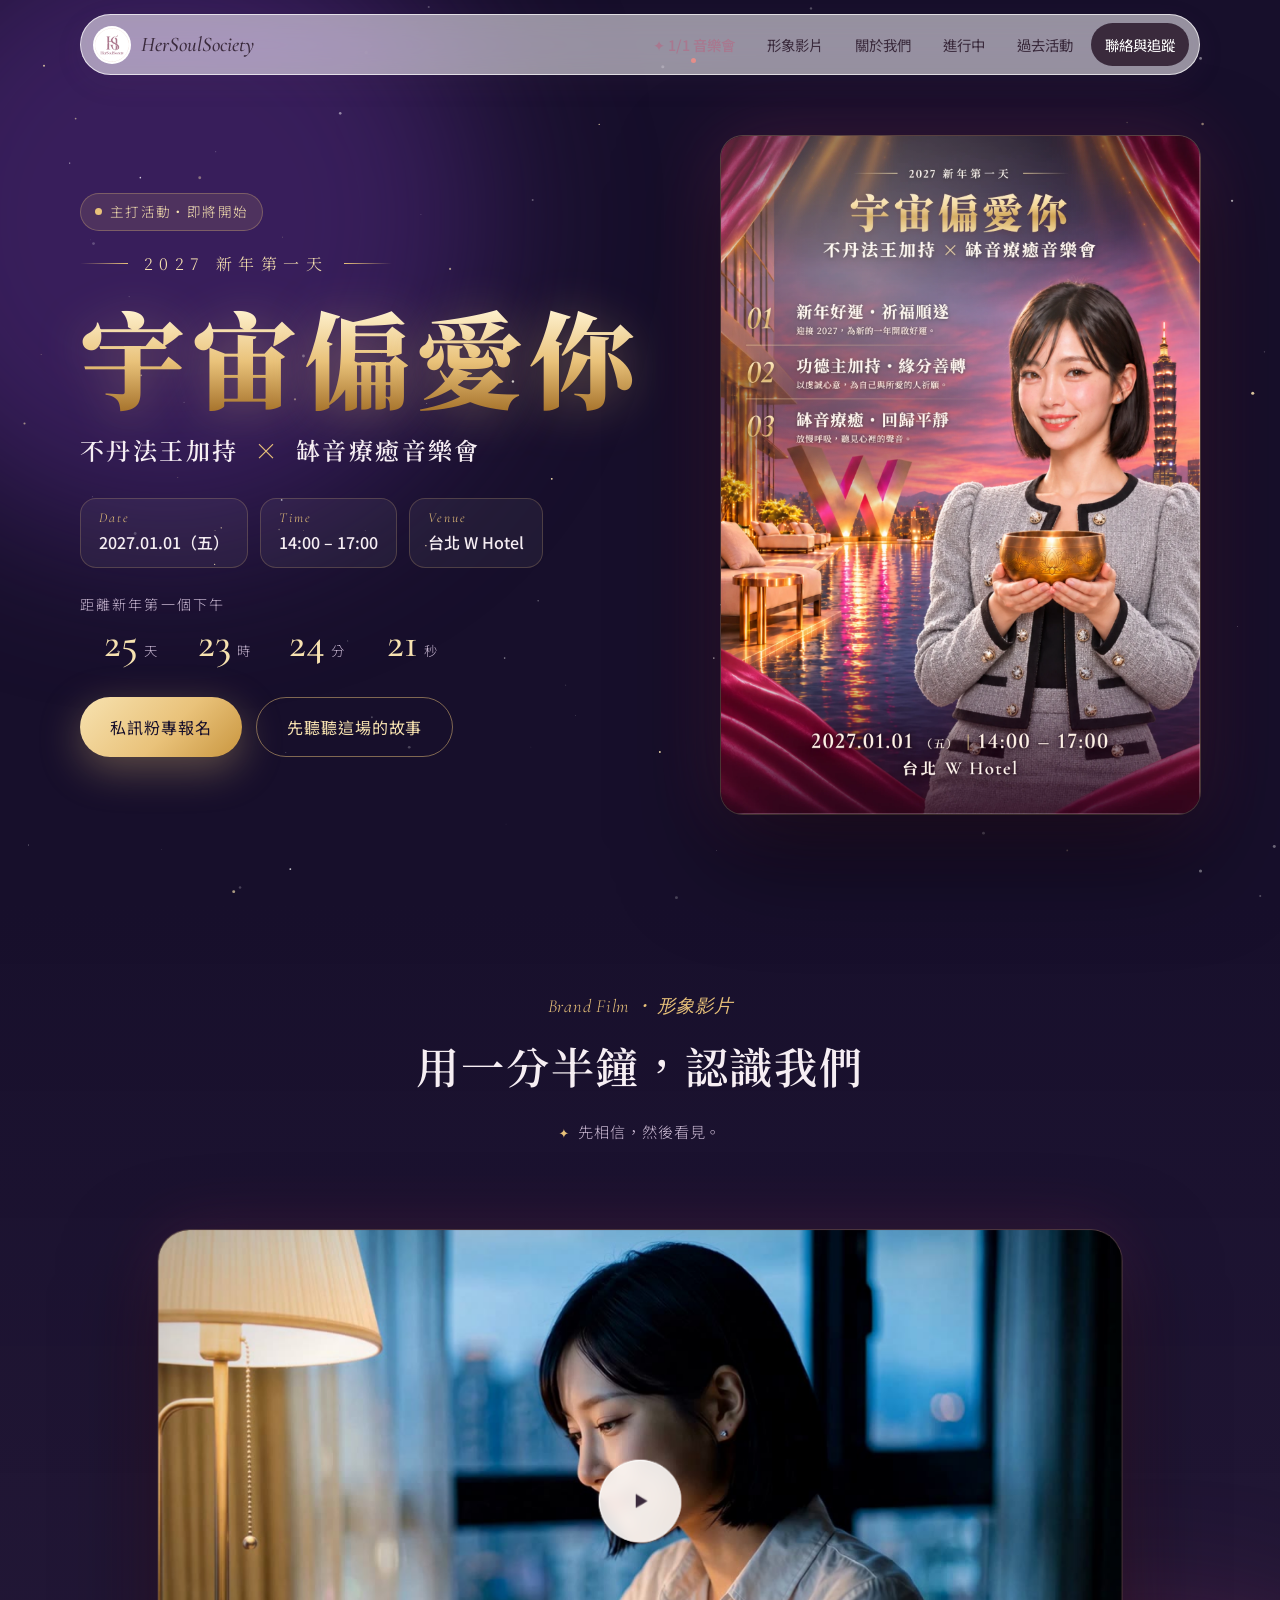
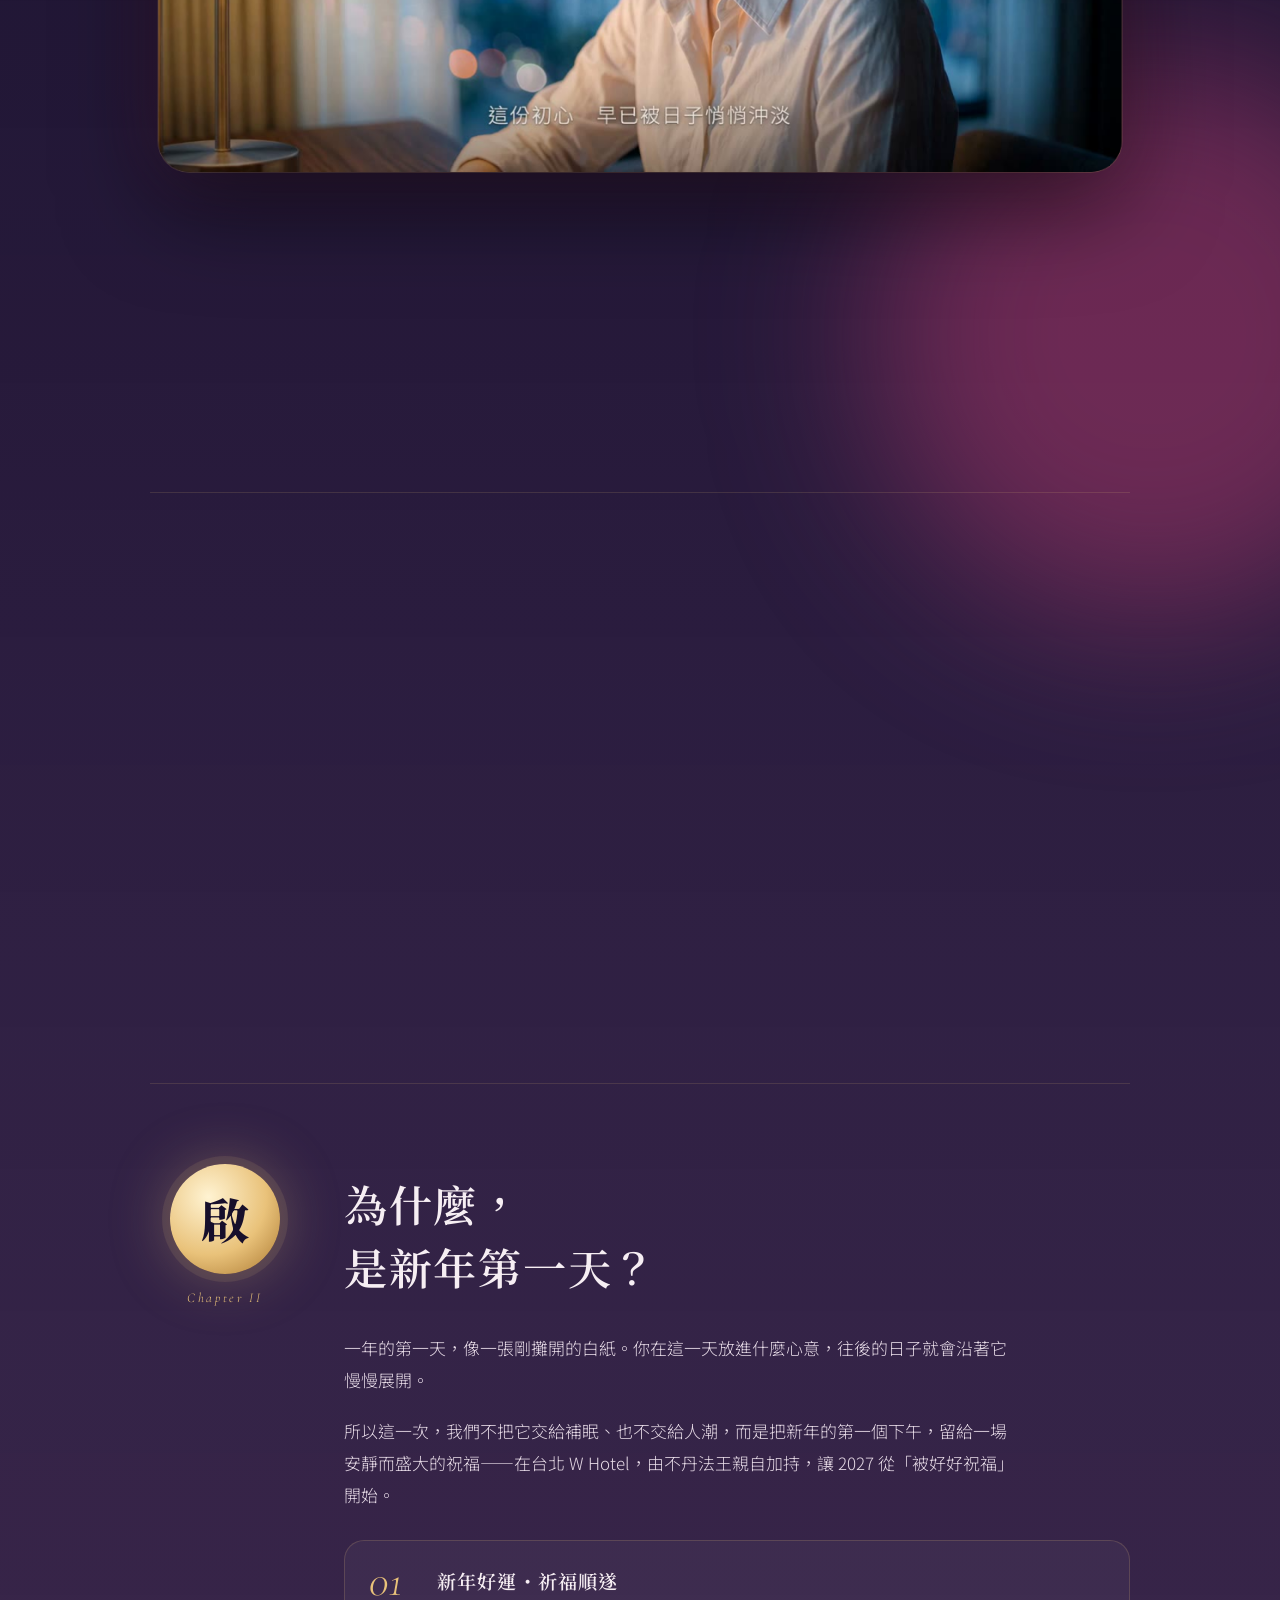
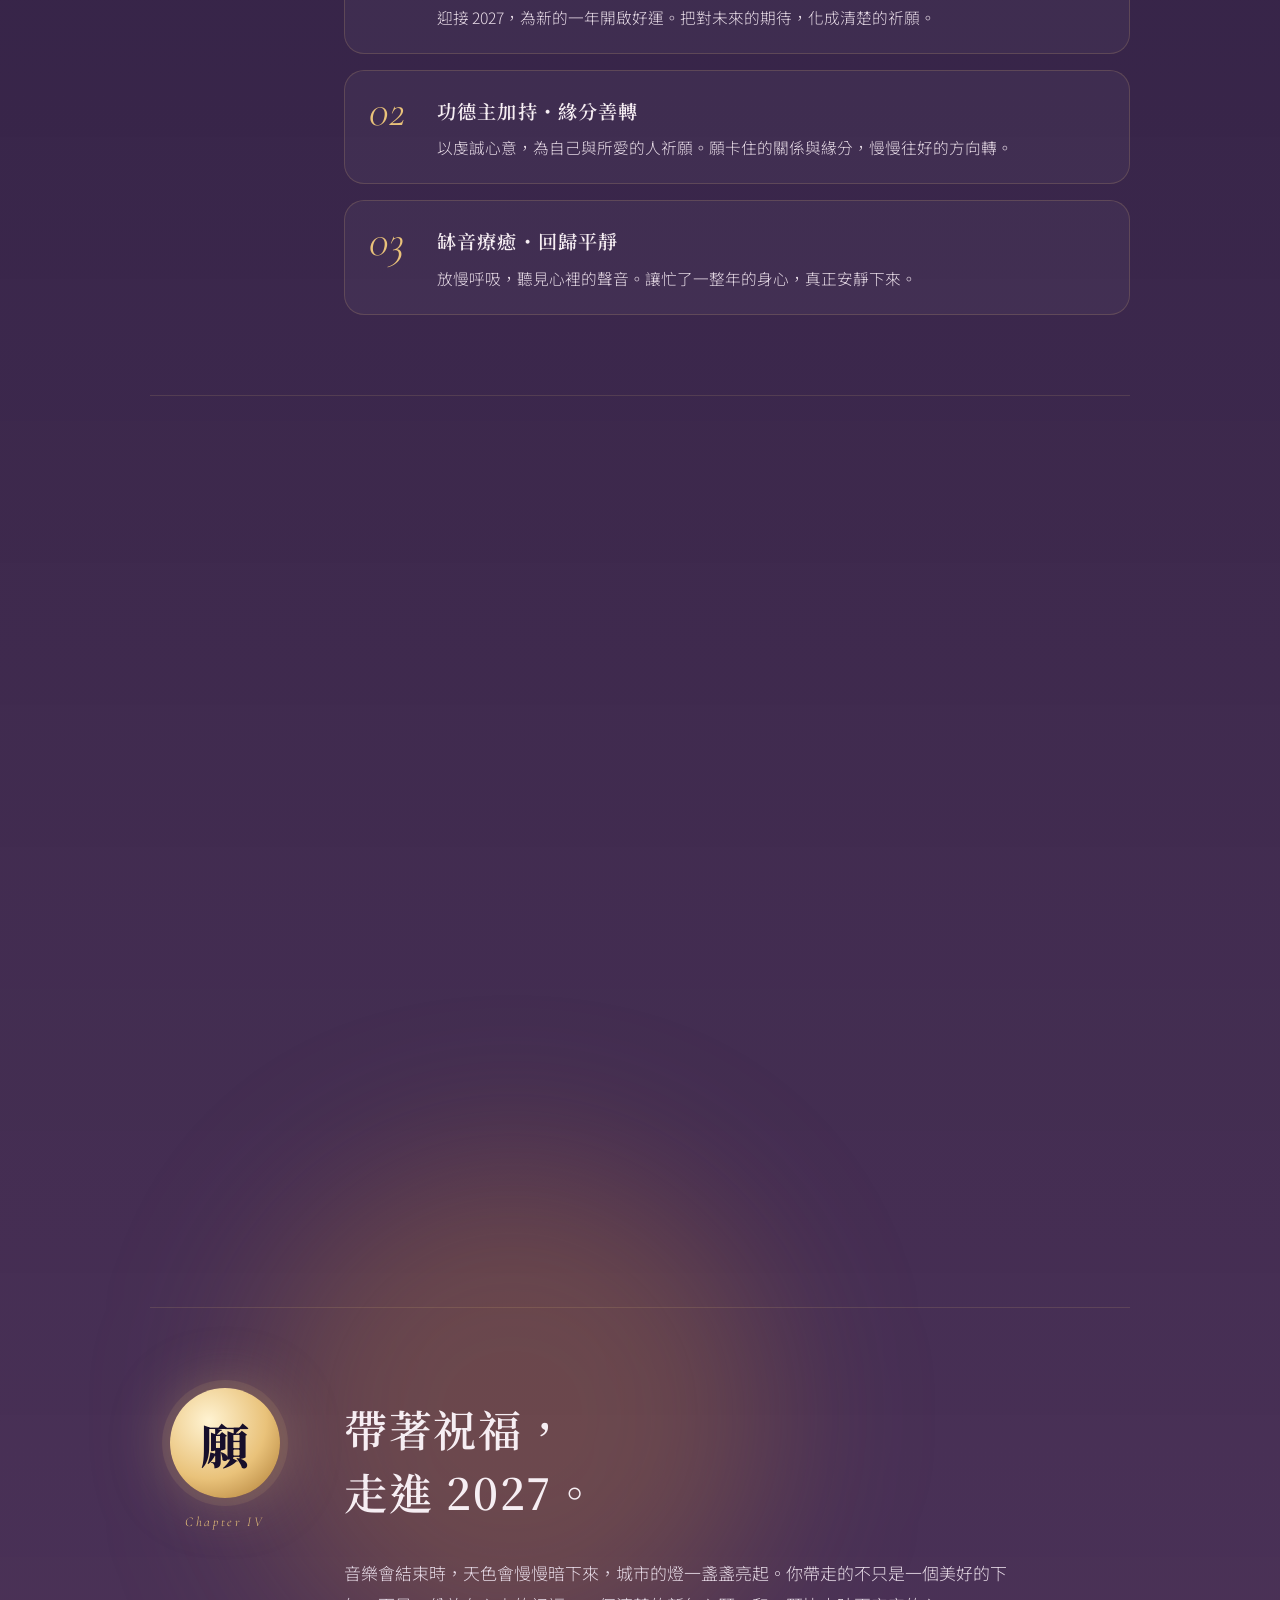
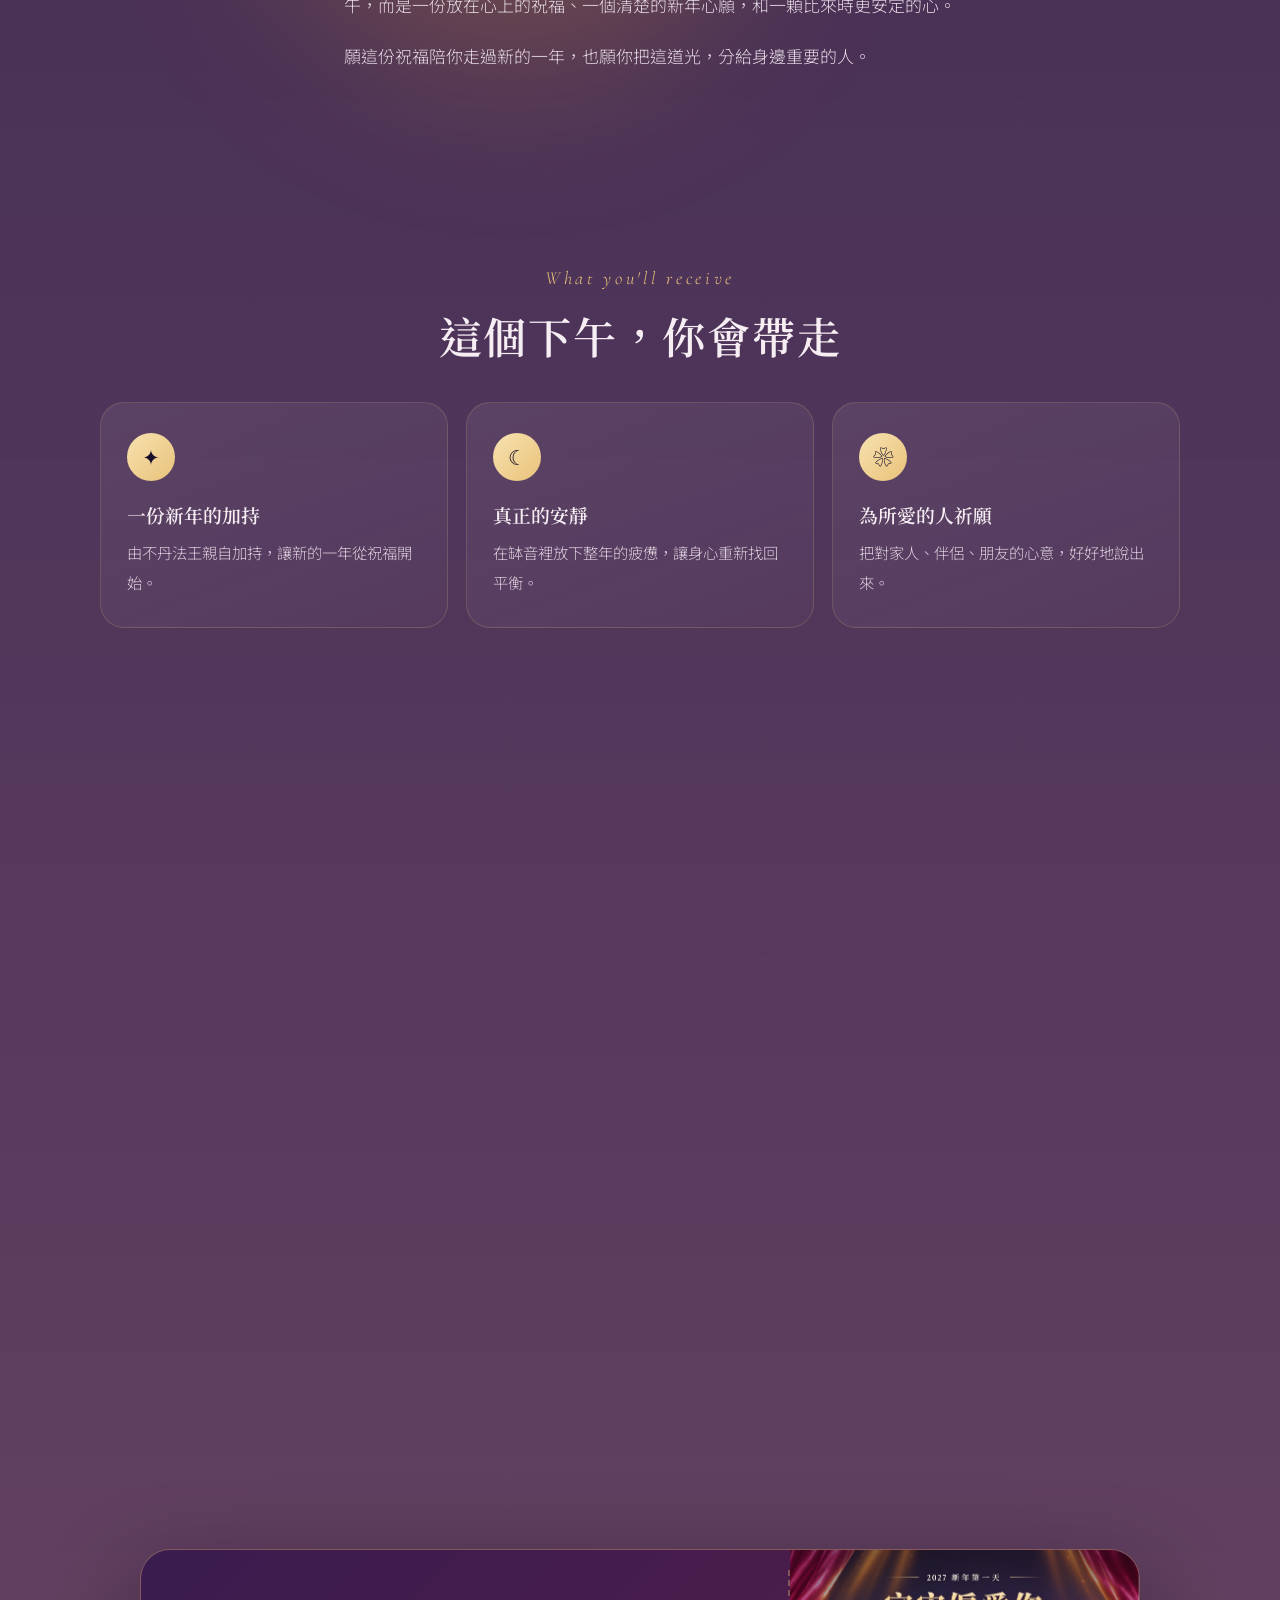
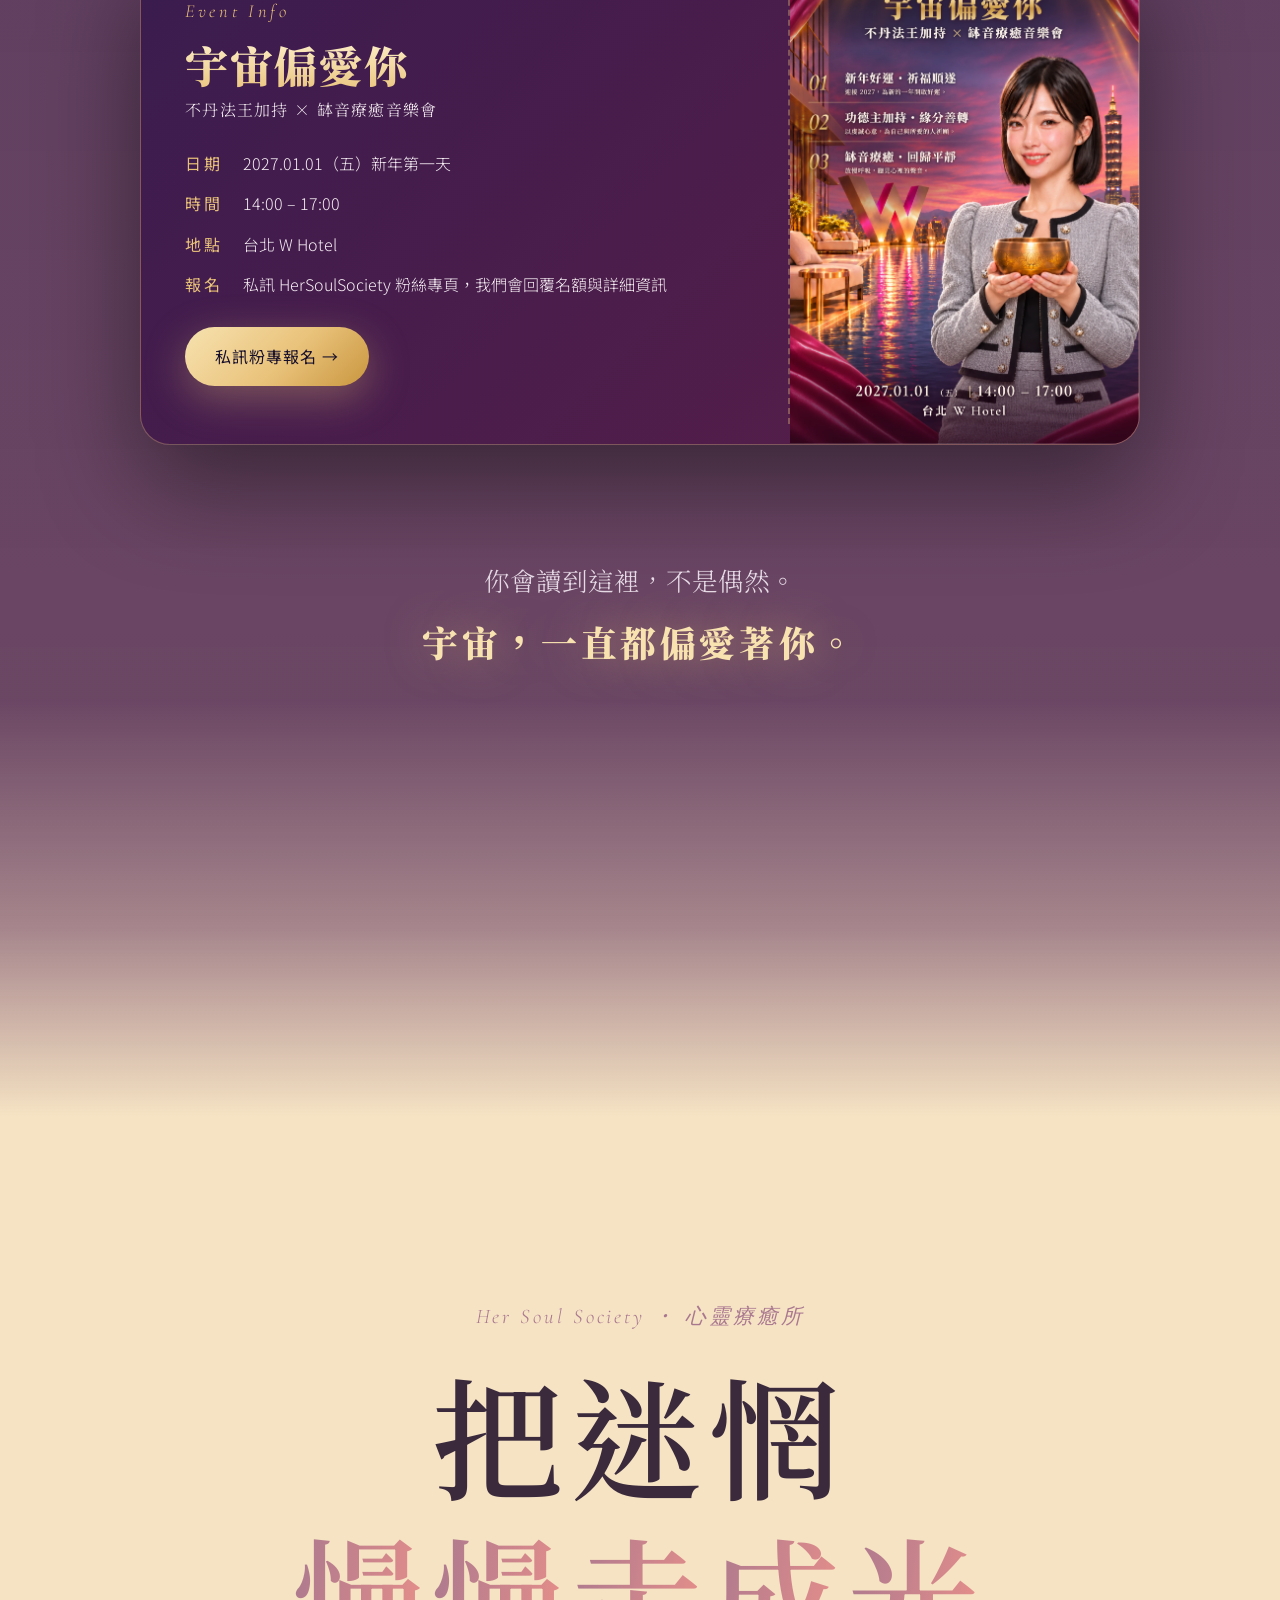
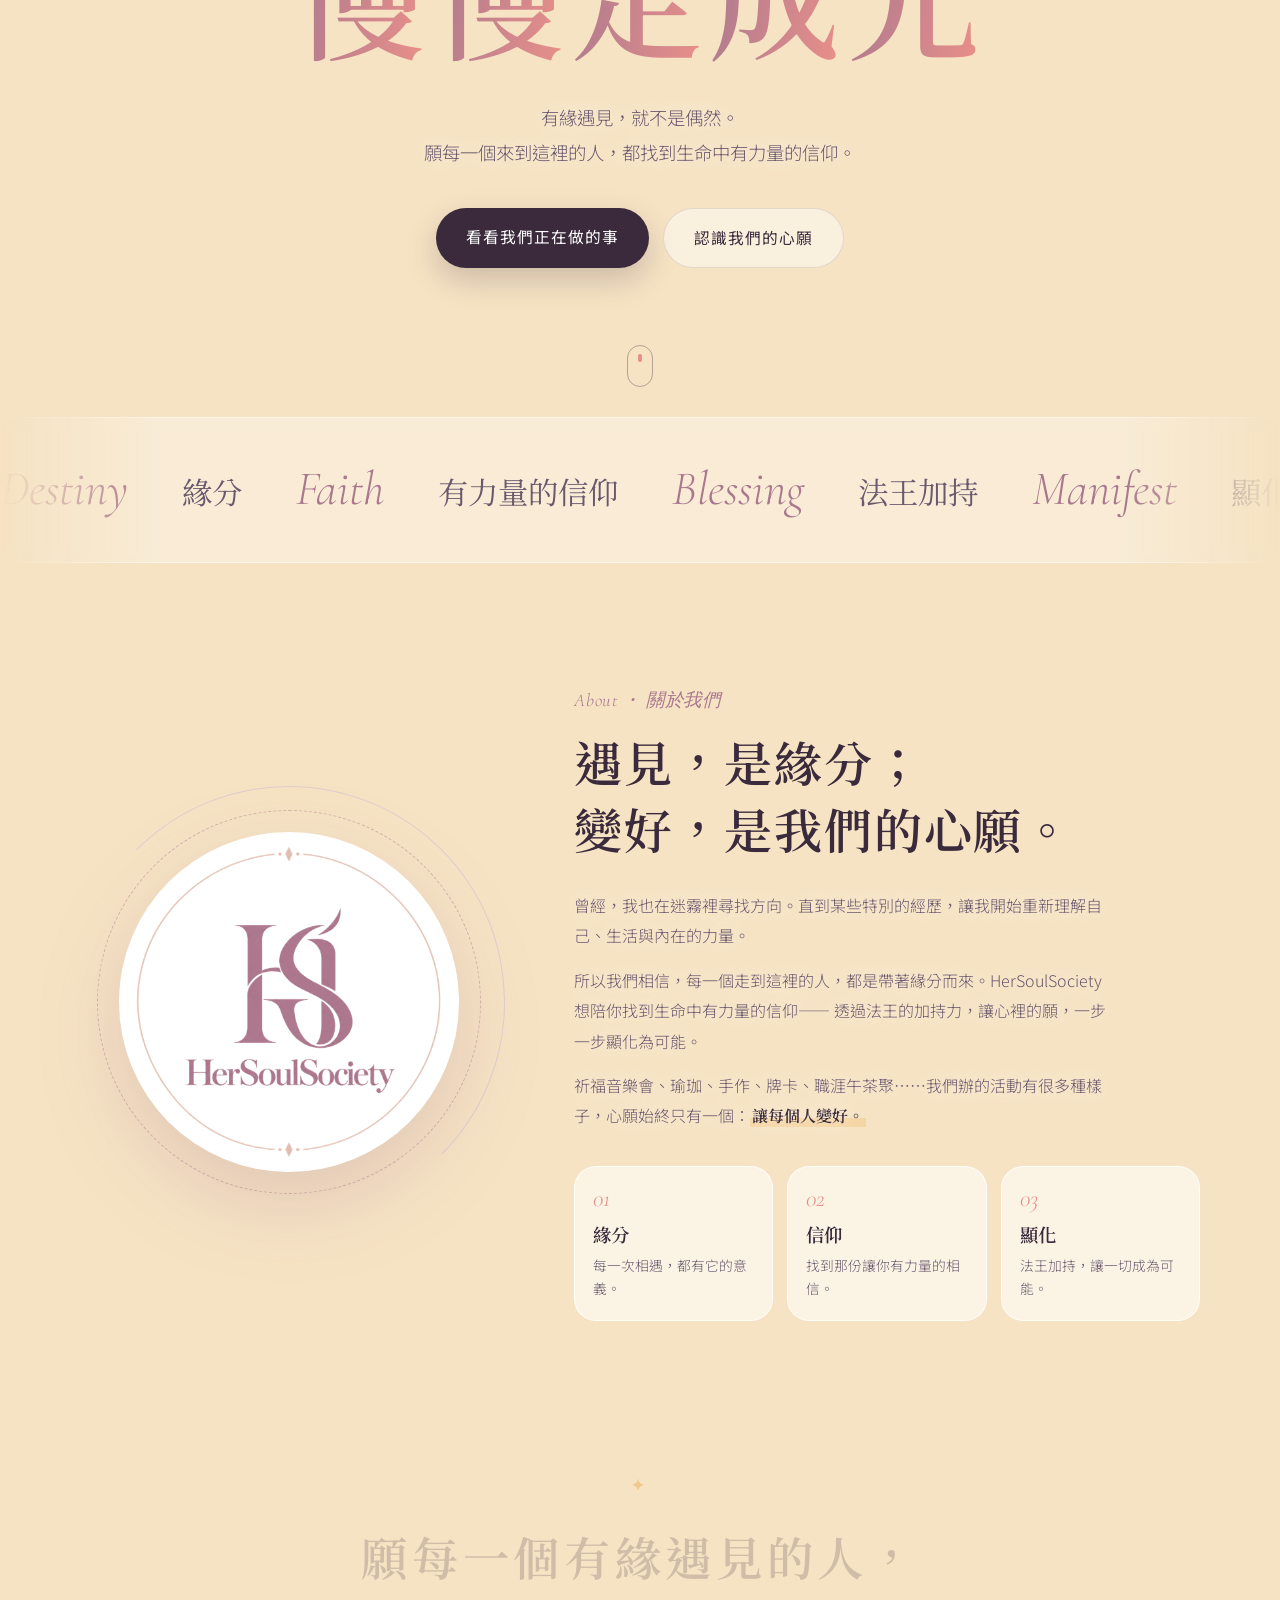
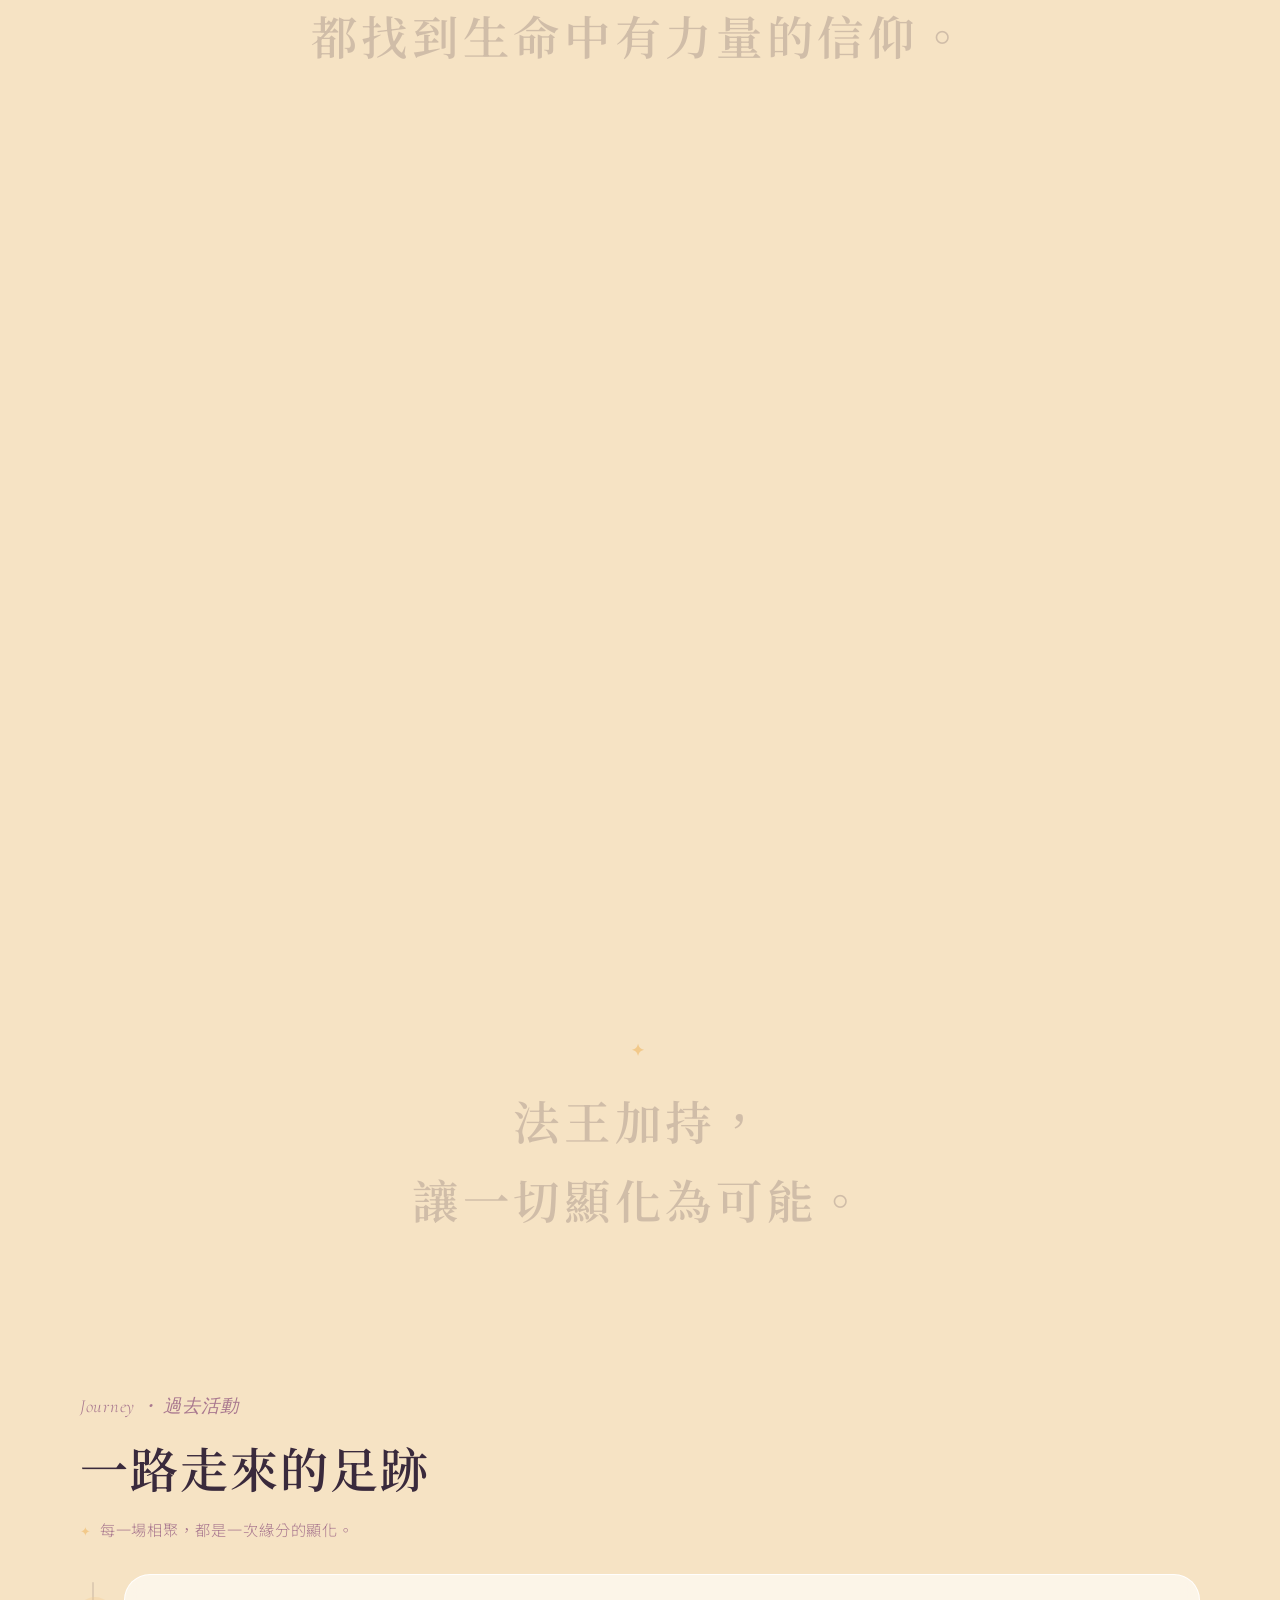
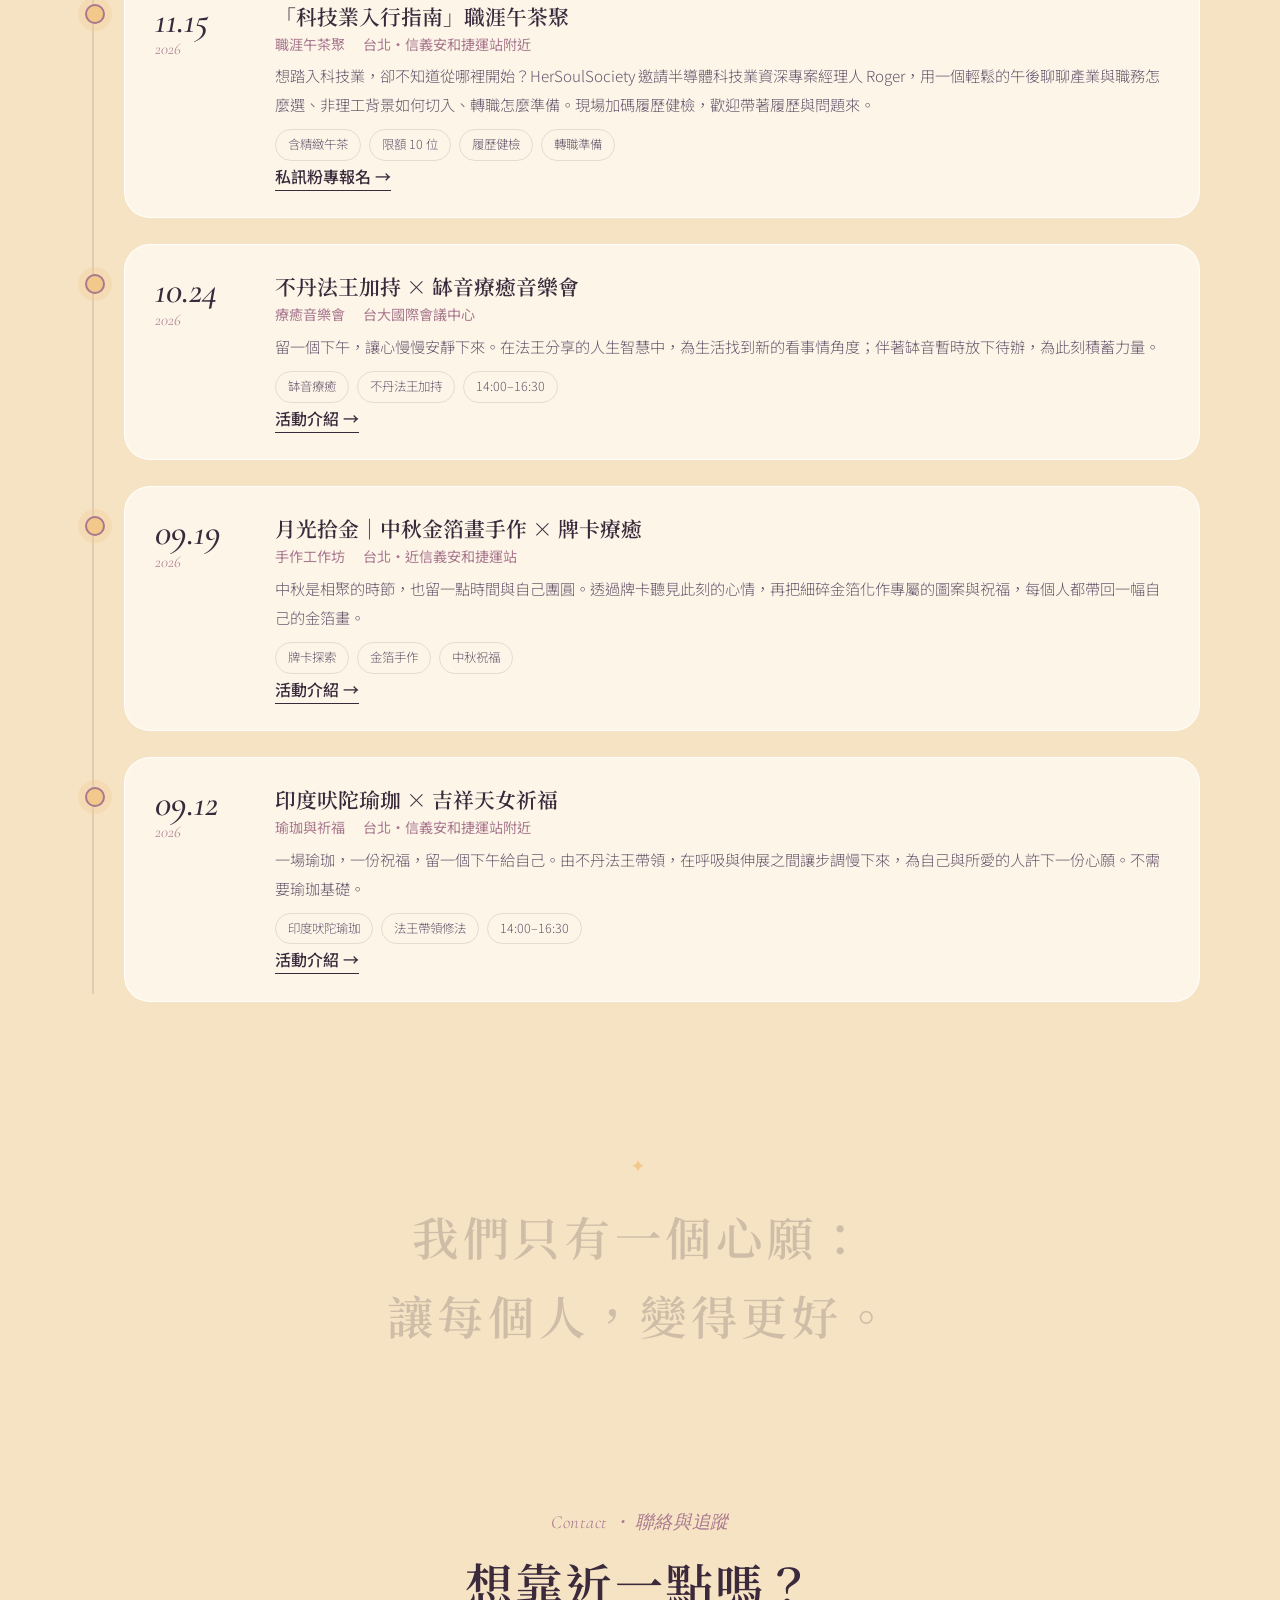
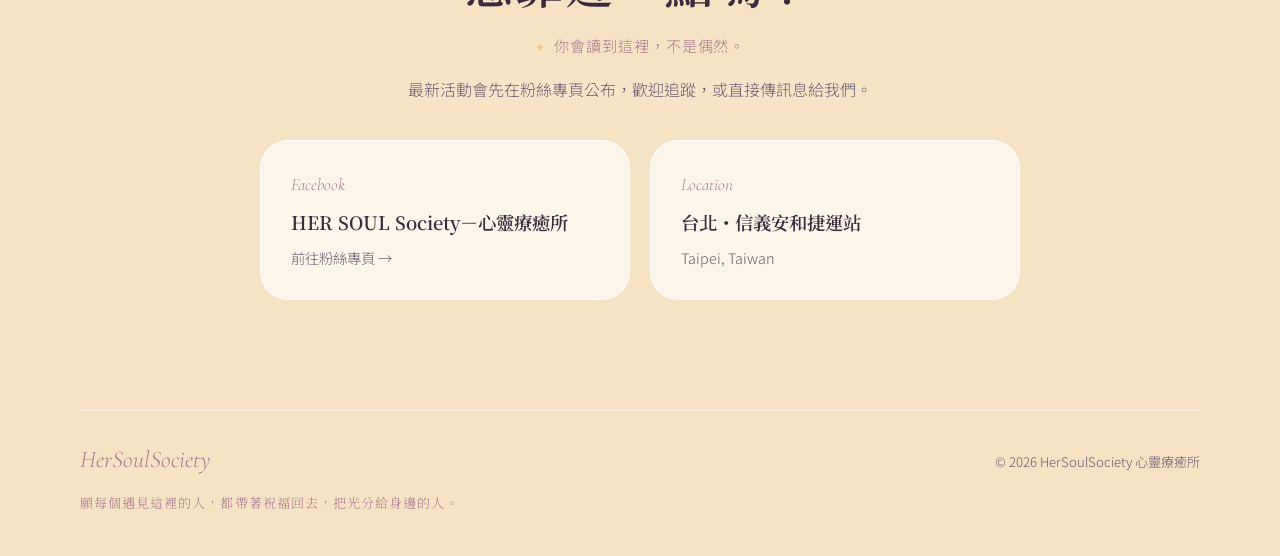
==== commit 96aef4ba: "一頁式連續感：全站固定清晨底圖、夜色化開成清晨；形象影片移到主打活動第一屏之後 Co-Authored-By: Claude Fable 5.2 <noreply@anthropic.com>" ====
--- a/index.html
+++ b/index.html
@@ -11,6 +11,7 @@
 <link href="https://fonts.googleapis.com/css2?family=Cormorant+Garamond:ital,wght@0,500;1,400;1,500&family=Noto+Sans+TC:wght@300;400;500&family=Noto+Serif+TC:wght@400;600;900&display=swap" rel="stylesheet">
 <link rel="stylesheet" href="style.css">
 <link rel="stylesheet" href="feature.css">
+<link rel="stylesheet" href="onepage.css">
 </head>
 <body class="loading">
 
@@ -30,6 +31,9 @@
 </div>
 
 
+<!-- 全站固定底圖：暖金清晨（樣式在 onepage.css，捲動連動在 onepage.js） -->
+<div id="scene" aria-hidden="true"><img src="assets/scene/morning.webp" alt=""><i class="tint"></i><i class="wash"></i></div>
+
 <div class="aurora" aria-hidden="true">
   <i class="orb o1"></i><i class="orb o2"></i><i class="orb o3"></i><i class="orb o4"></i>
 </div>
@@ -44,10 +48,10 @@
   </a>
   <nav>
     <a href="#newyear" class="ny-nav">1/1 音樂會</a>
+    <a href="#film">形象影片</a>
     <a href="#about">關於我們</a>
     <a href="#now">進行中</a>
     <a href="#past">過去活動</a>
-    <a href="#film">形象影片</a>
     <a href="#contact" class="pill">聯絡與追蹤</a>
   </nav>
 </header>
@@ -55,10 +59,10 @@
 <!-- 手機底部分頁列 -->
 <nav class="tabbar" aria-label="分頁">
   <a href="#newyear" class="ny-tab">1/1</a>
+  <a href="#film">影片</a>
   <a href="#about">關於</a>
   <a href="#now">進行中</a>
   <a href="#past">足跡</a>
-  <a href="#film">影片</a>
   <a href="#contact">聯絡</a>
 </nav>
 
@@ -105,6 +109,21 @@
       </div>
     </div>
     <a class="ny-scroll fade" style="--d:2.2s" href="#ny-rise">Scroll ↓</a>
+
+    <!-- 形象影片：接在第一屏之後 -->
+    <section class="film" id="film" data-en="Brand Film" data-zh="形象影片" data-tip="先相信，然後看見。">
+      <div class="wrap">
+        <p class="label reveal">Brand Film ・ 形象影片</p>
+        <h2 class="reveal">用一分半鐘，認識我們</h2>
+        <p class="tip reveal">先相信，然後看見。</p>
+      </div>
+      <div class="film-frame" id="filmFrame">
+        <video id="filmVideo" src="assets/brand-film.mp4" poster="assets/film-poster.jpg" preload="none" playsinline></video>
+        <button class="play" id="filmPlay" aria-label="播放形象影片">
+          <svg viewBox="0 0 24 24" width="30" height="30"><path d="M8 5.5v13l11-6.5z" fill="currentColor"/></svg>
+        </button>
+      </div>
+    </section>
 
     <p class="ny-lead reveal">新的一年，<br>從被祝福開始。</p>
 
@@ -274,21 +293,6 @@
     <div class="timeline" id="pastList"><i class="line"><b></b></i></div>
   </section>
 
-  <!-- 形象影片 -->
-  <section class="film" id="film" data-en="Brand Film" data-zh="形象影片" data-tip="先相信，然後看見。">
-    <div class="wrap">
-      <p class="label reveal">Brand Film ・ 形象影片</p>
-      <h2 class="reveal">用一分半鐘，認識我們</h2>
-      <p class="tip reveal">先相信，然後看見。</p>
-    </div>
-    <div class="film-frame" id="filmFrame">
-      <video id="filmVideo" src="assets/brand-film.mp4" poster="assets/film-poster.jpg" preload="none" playsinline></video>
-      <button class="play" id="filmPlay" aria-label="播放形象影片">
-        <svg viewBox="0 0 24 24" width="30" height="30"><path d="M8 5.5v13l11-6.5z" fill="currentColor"/></svg>
-      </button>
-    </div>
-  </section>
-
   <div class="whisper" data-text="我們只有一個心願：|讓每個人，變得更好。"></div>
 
   <!-- 聯絡 -->
@@ -321,5 +325,6 @@
 <script src="events.js"></script>
 <script src="app.js"></script>
 <script src="feature.js"></script>
+<script src="onepage.js"></script>
 </body>
 </html>
--- a/feature.css
+++ b/feature.css
@@ -60,6 +60,13 @@
 @keyframes nybob{50%{transform:translateY(8px)}}
 
 .ny-lead{text-align:center;font-family:var(--serif);font-size:clamp(1.6rem,4vw,2.4rem);letter-spacing:.12em;color:var(--gold2);padding:70px 20px 40px;text-shadow:0 0 30px rgba(233,194,122,.35)}
+
+/* 形象影片：接在第一屏之後，放在夜色裡 */
+#newyear .film{padding-bottom:20px}
+#newyear .film .wrap{padding-top:70px;text-align:center}
+#newyear .film .label{justify-content:center;color:var(--gold)}
+#newyear .film .tip{justify-content:center;color:var(--soft)}
+#newyear .film-frame{box-shadow:0 40px 110px rgba(0,0,0,.55),0 0 0 1px rgba(233,194,122,.3),0 0 80px rgba(194,69,126,.2)}
 
 /* 四段章節 */
 .ny-ch{display:grid;grid-template-columns:150px 1fr;gap:44px;width:min(980px,calc(100% - 40px));margin:0 auto;padding:80px 0;border-top:1px solid rgba(233,194,122,.14)}
--- a/onepage.css
+++ b/onepage.css
@@ -0,0 +1,41 @@
+/* ───── 一頁式連續感：全站共用一張固定底圖（暖金清晨）。
+   主打活動段落是蓋在底圖上的夜色，越往下越透，最後整個化開成清晨；
+   之後各段落都浮在同一張底圖上，色調由破曉的粉紫慢慢轉成暖金。
+   這個檔案只做覆蓋，拿掉它（和 onepage.js、#scene）就回到原本的樣子。 ───── */
+:root{--muted:#6A586E}
+body{background:#F6E3C4}
+
+#scene{position:fixed;left:0;top:0;width:100%;height:100vh;height:100lvh;z-index:-5;overflow:hidden;pointer-events:none;background:#F6DDB4}
+#scene img{width:100%;height:100%;object-fit:cover;object-position:32% 60%;
+  transform:translate3d(0,calc((1 - var(--p,1))*5%),0) scale(1.12);will-change:transform}
+/* 破曉的粉紫：剛離開夜色時最濃，一路淡到看不見 */
+#scene .tint{position:absolute;inset:0;opacity:calc(1 - var(--dawn,1));
+  background:linear-gradient(180deg,rgba(126,104,178,.6),rgba(206,150,182,.5) 55%,rgba(238,184,160,.34))}
+/* 薄薄一層米白，讓深色文字在底圖上讀得清楚；下方留給花草 */
+#scene .wash{position:absolute;inset:0;background:linear-gradient(180deg,rgba(251,246,241,.56),rgba(251,246,241,.36) 55%,rgba(251,246,241,.12))}
+
+/* 原本的流動色塊改成淡淡的光霧，不蓋住底圖 */
+.aurora{opacity:.32}
+
+/* 主打活動：夜色越往下越透，最後化開，露出後面的清晨 */
+#newyear{background:linear-gradient(180deg,
+  #170F2B 0,#170F2B 100svh,
+  rgba(36,21,60,.95) 34%,
+  rgba(54,27,74,.88) 68%,
+  rgba(72,31,76,.8) calc(100% - 420px),
+  rgba(86,40,84,.5) calc(100% - 190px),
+  rgba(120,70,110,0) 100%)}
+.ny-final{padding-bottom:440px}
+
+/* 段落之間不留硬邊 */
+.marquee{background:rgba(255,253,251,.3);border-block-color:rgba(255,255,255,.55)}
+footer{border-top-color:rgba(255,255,255,.6)}
+.hero .lead,.about-text p:not(.label),.contact .sub{text-shadow:0 0 18px rgba(255,250,240,.9)}
+.whisper .c{color:rgba(58,42,60,.2)}
+
+@media (max-width:820px){
+  #scene img{object-position:24% 60%}
+}
+@media (prefers-reduced-motion:reduce){
+  #scene img{transform:scale(1.02)}
+}
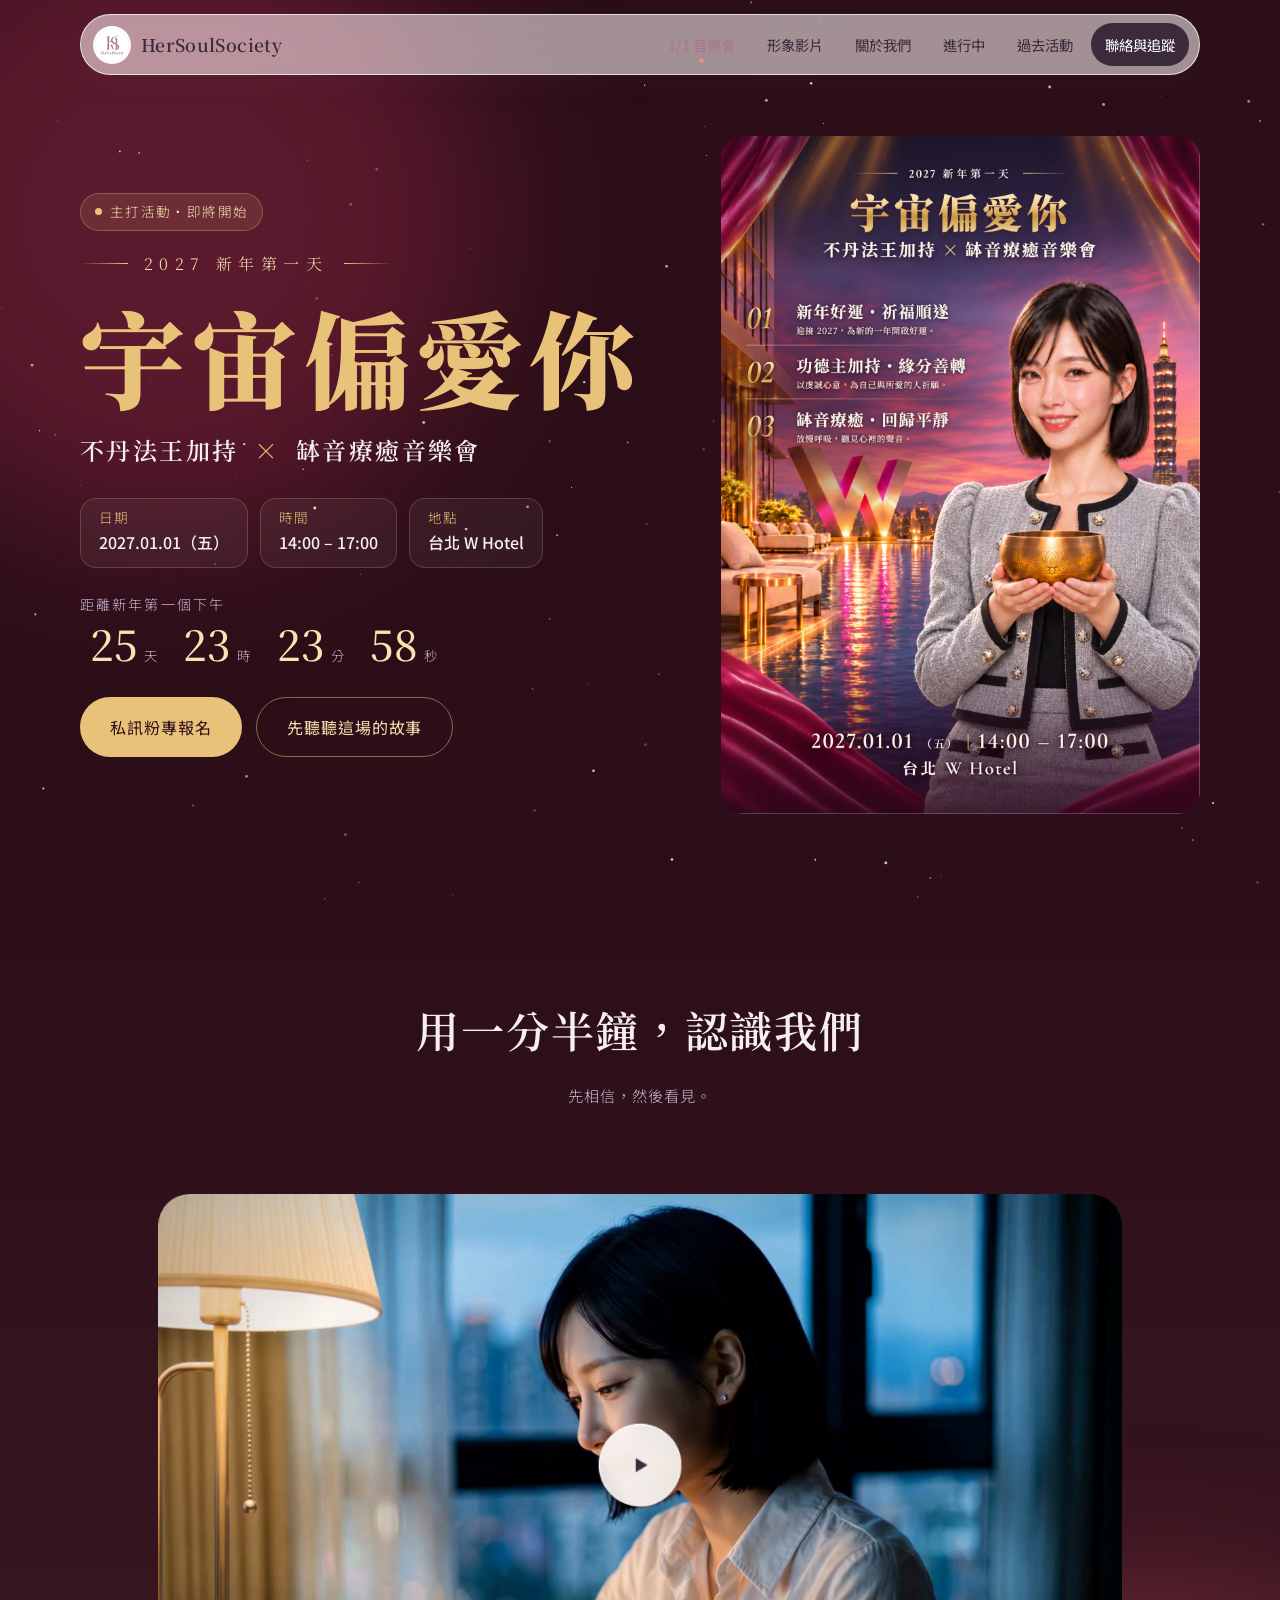
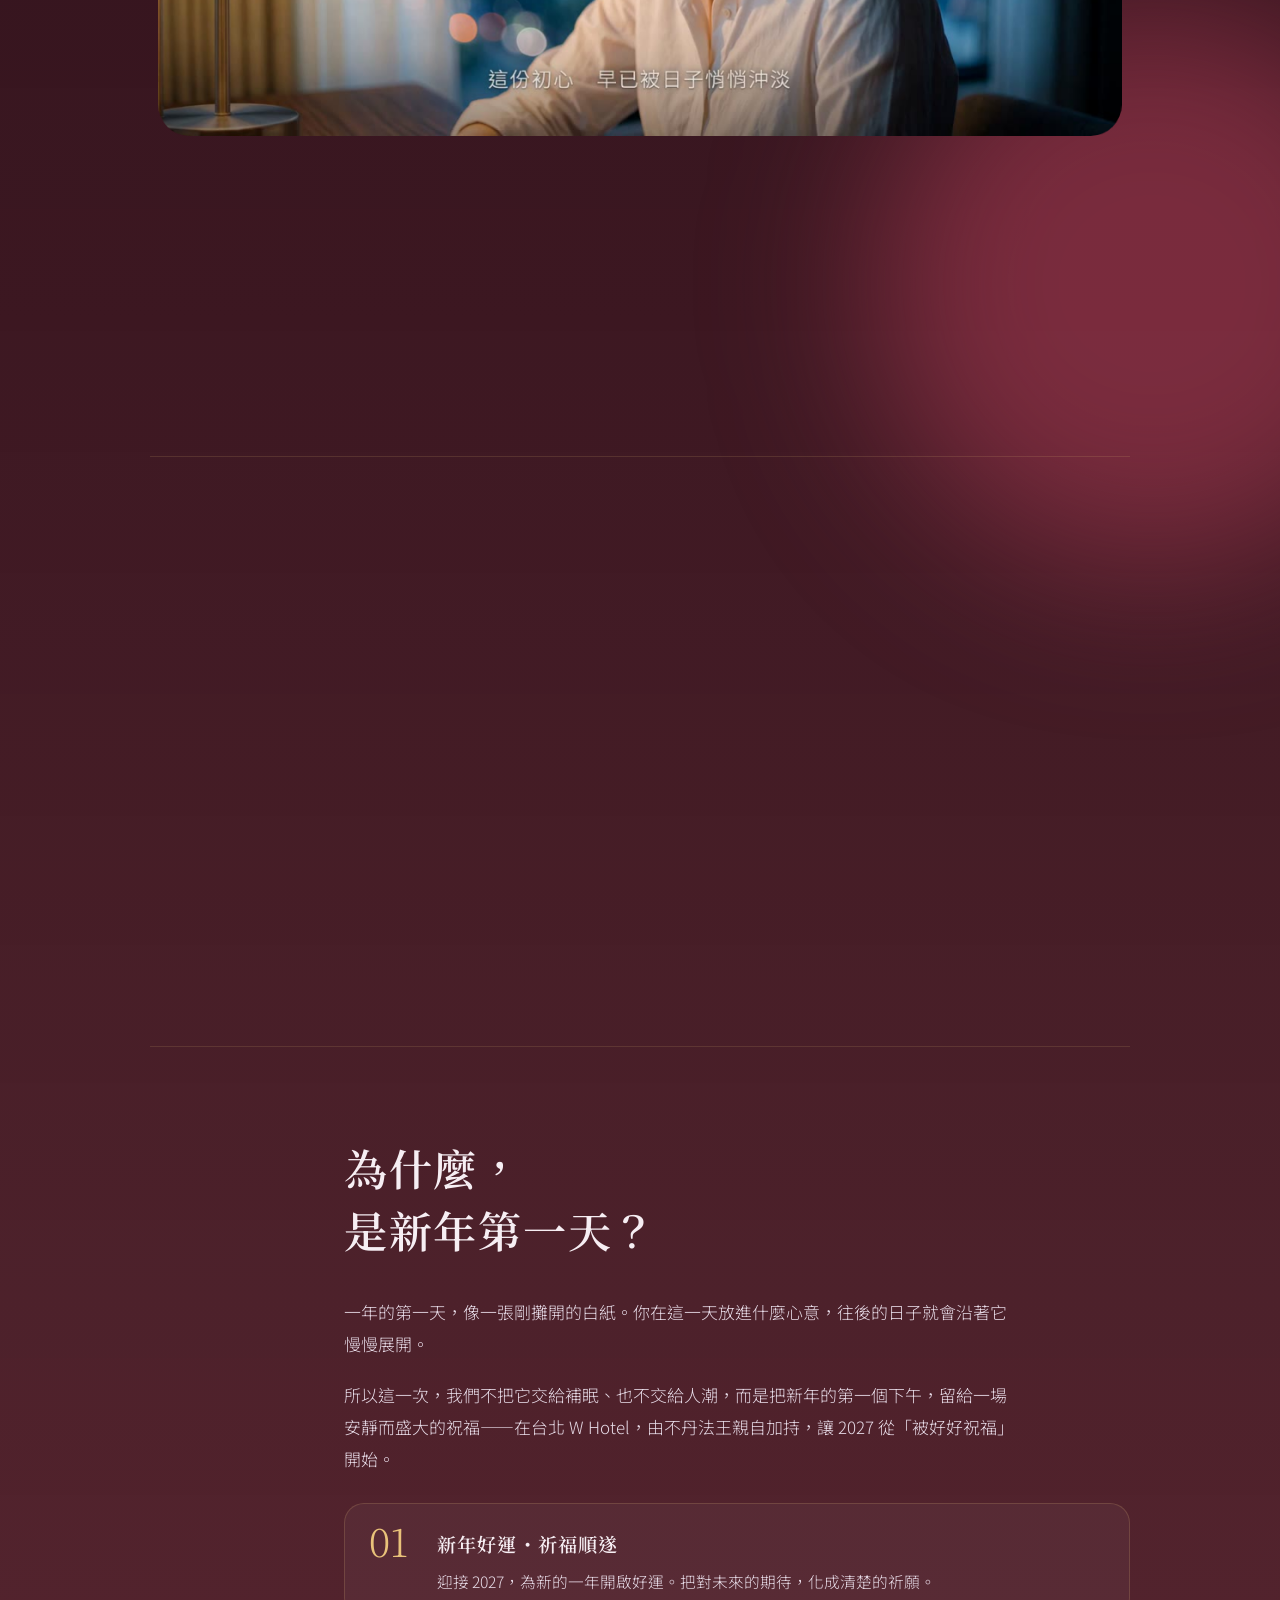
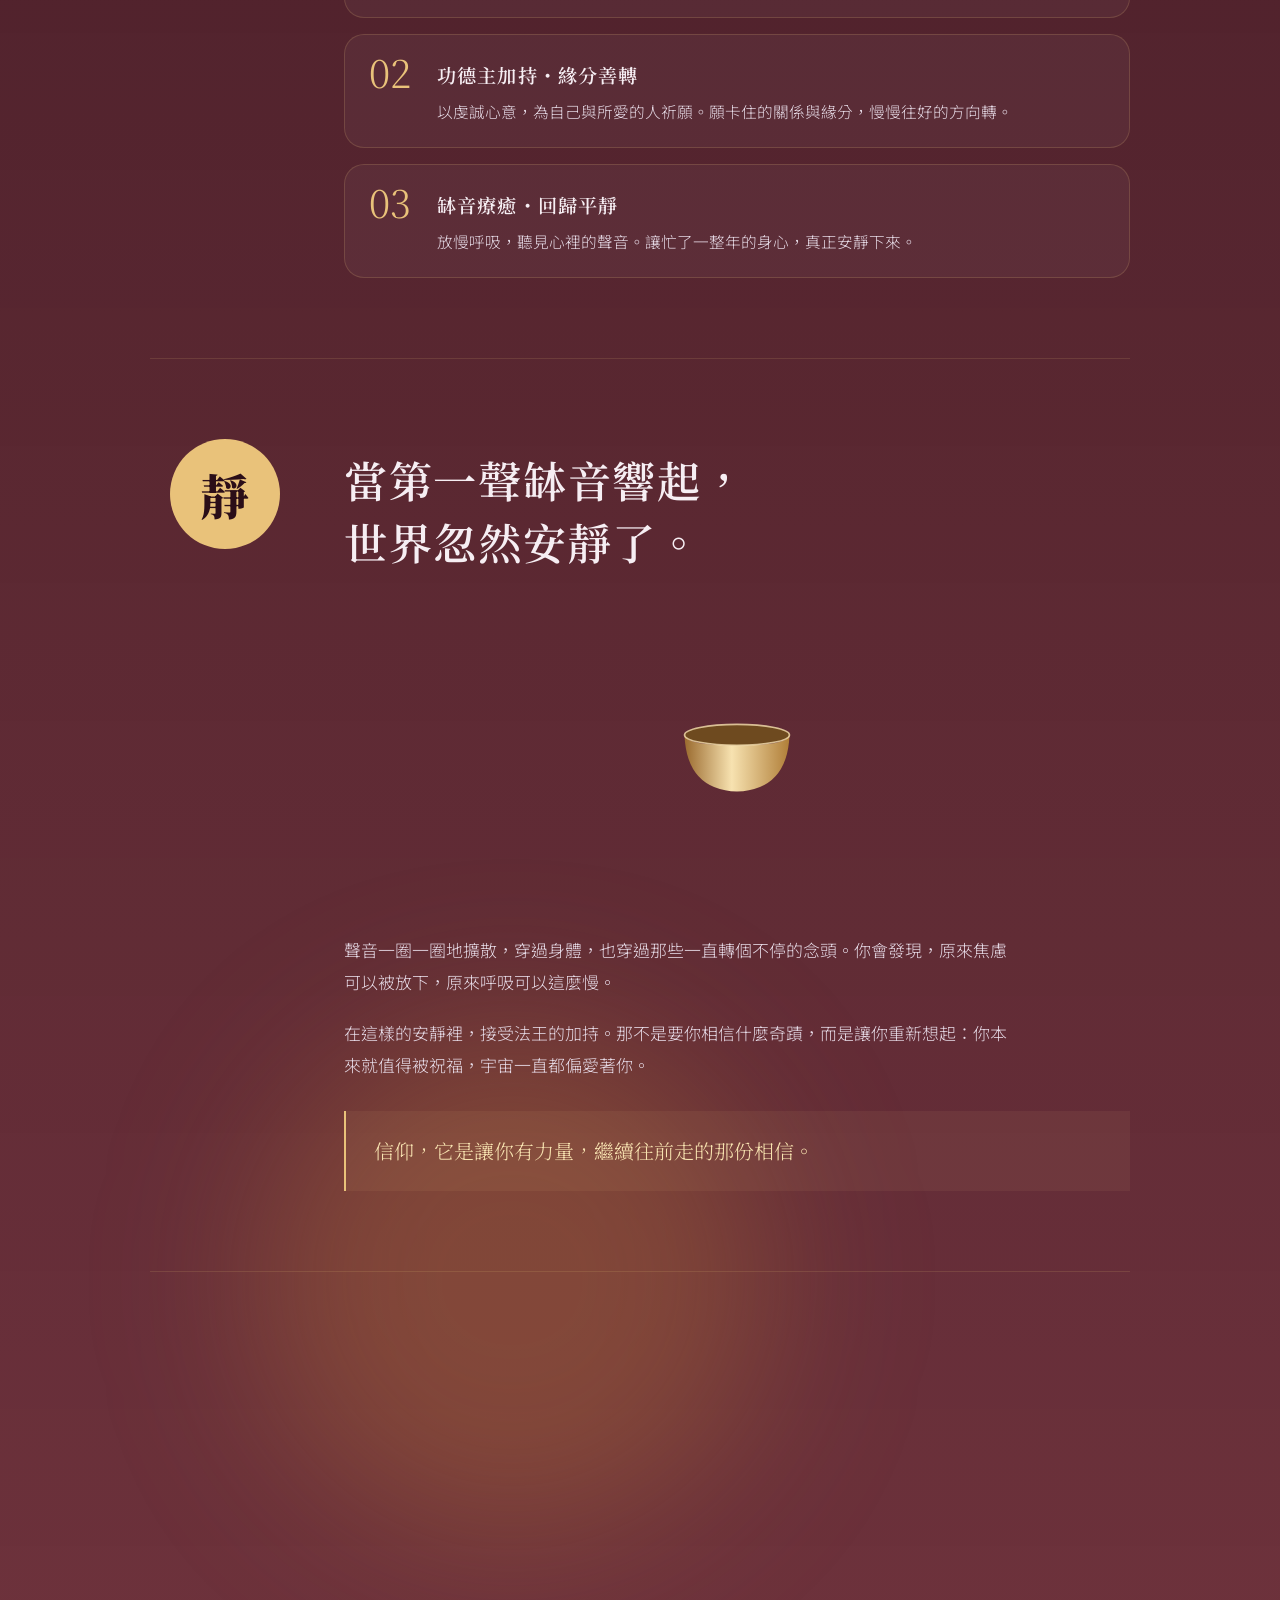
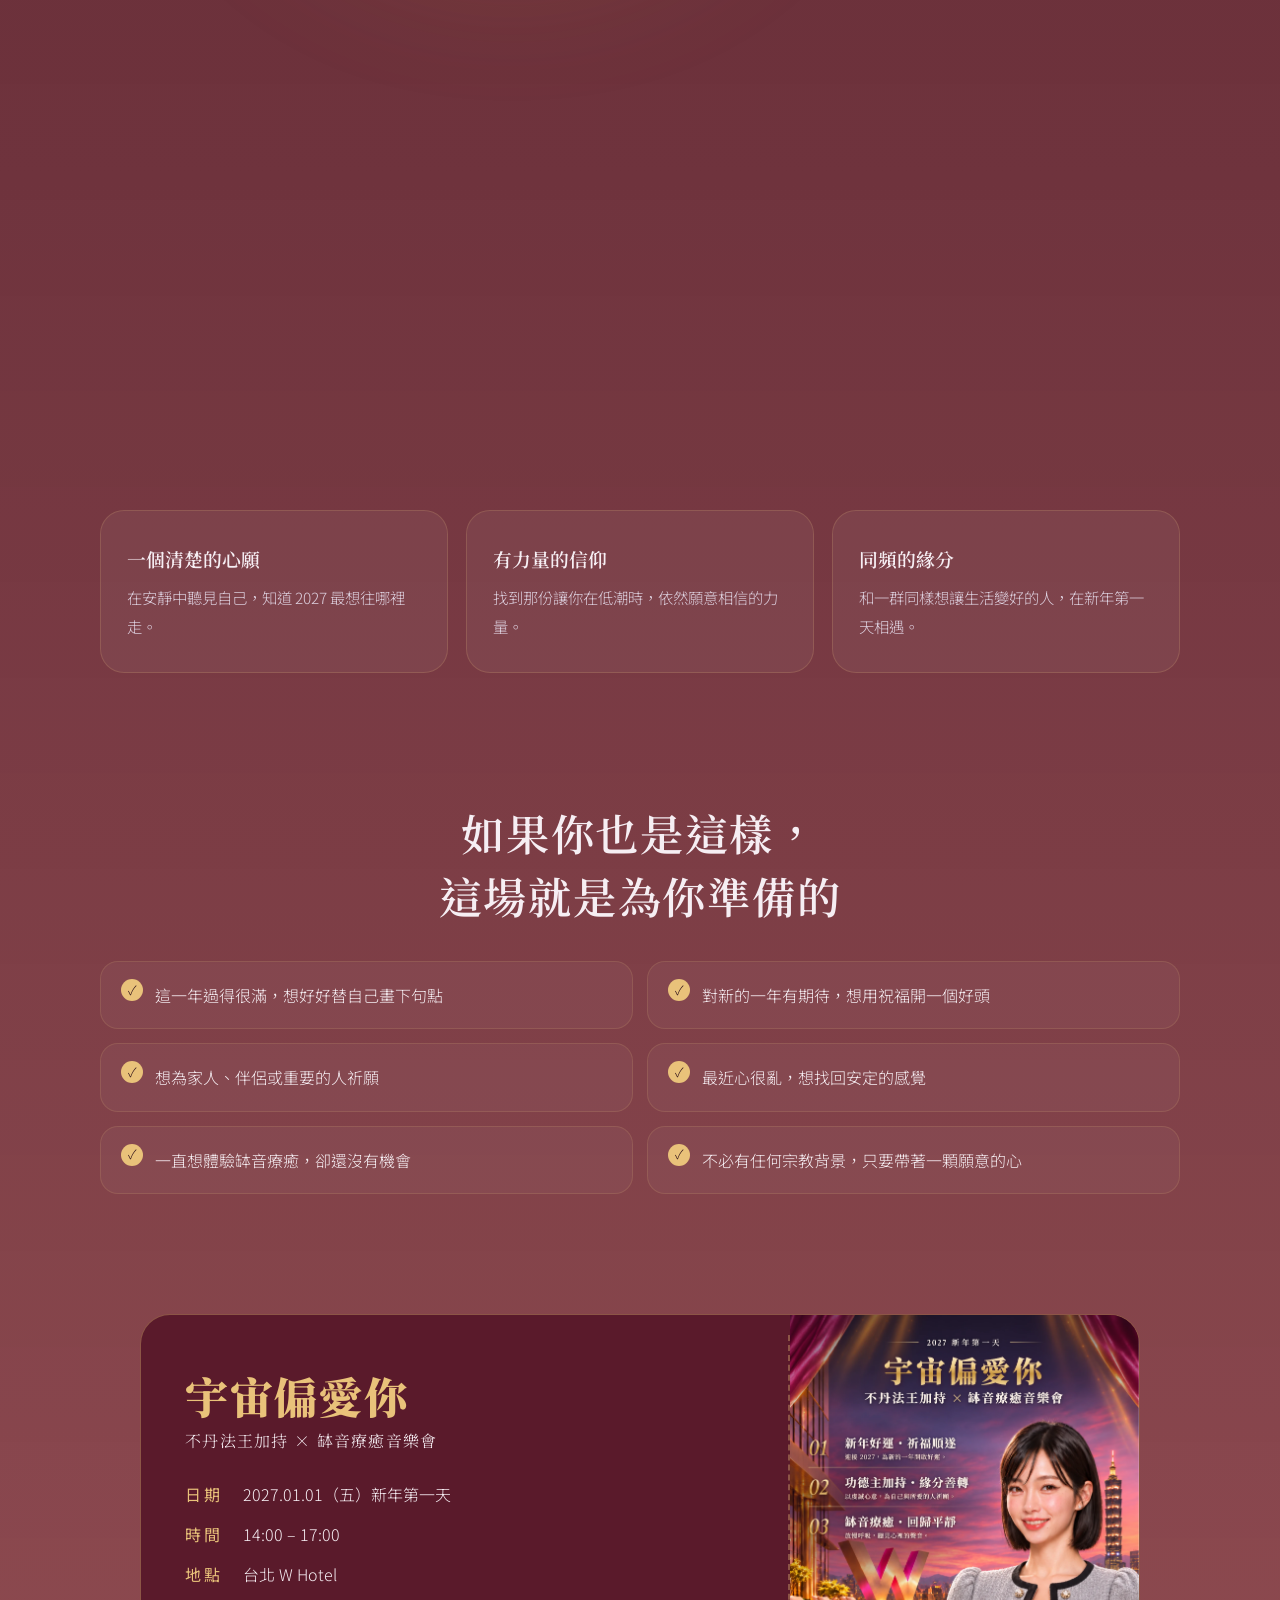
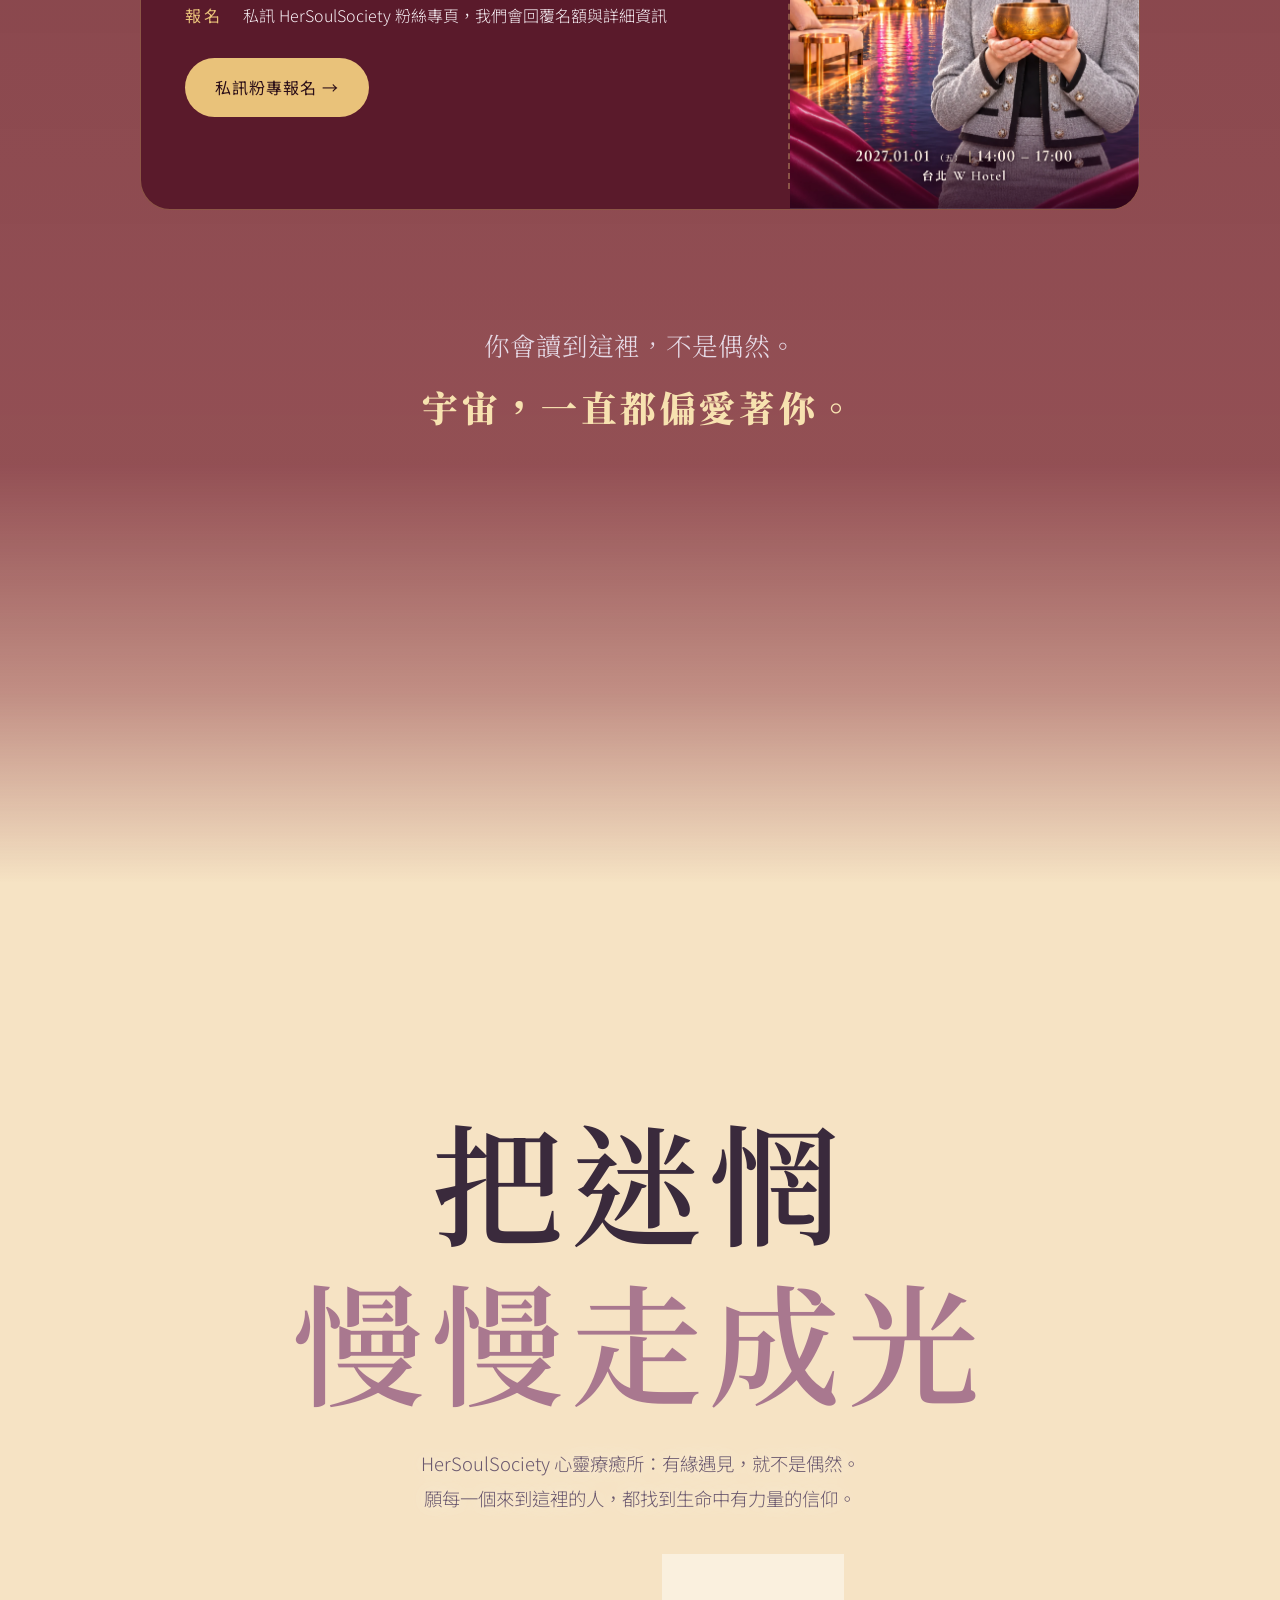
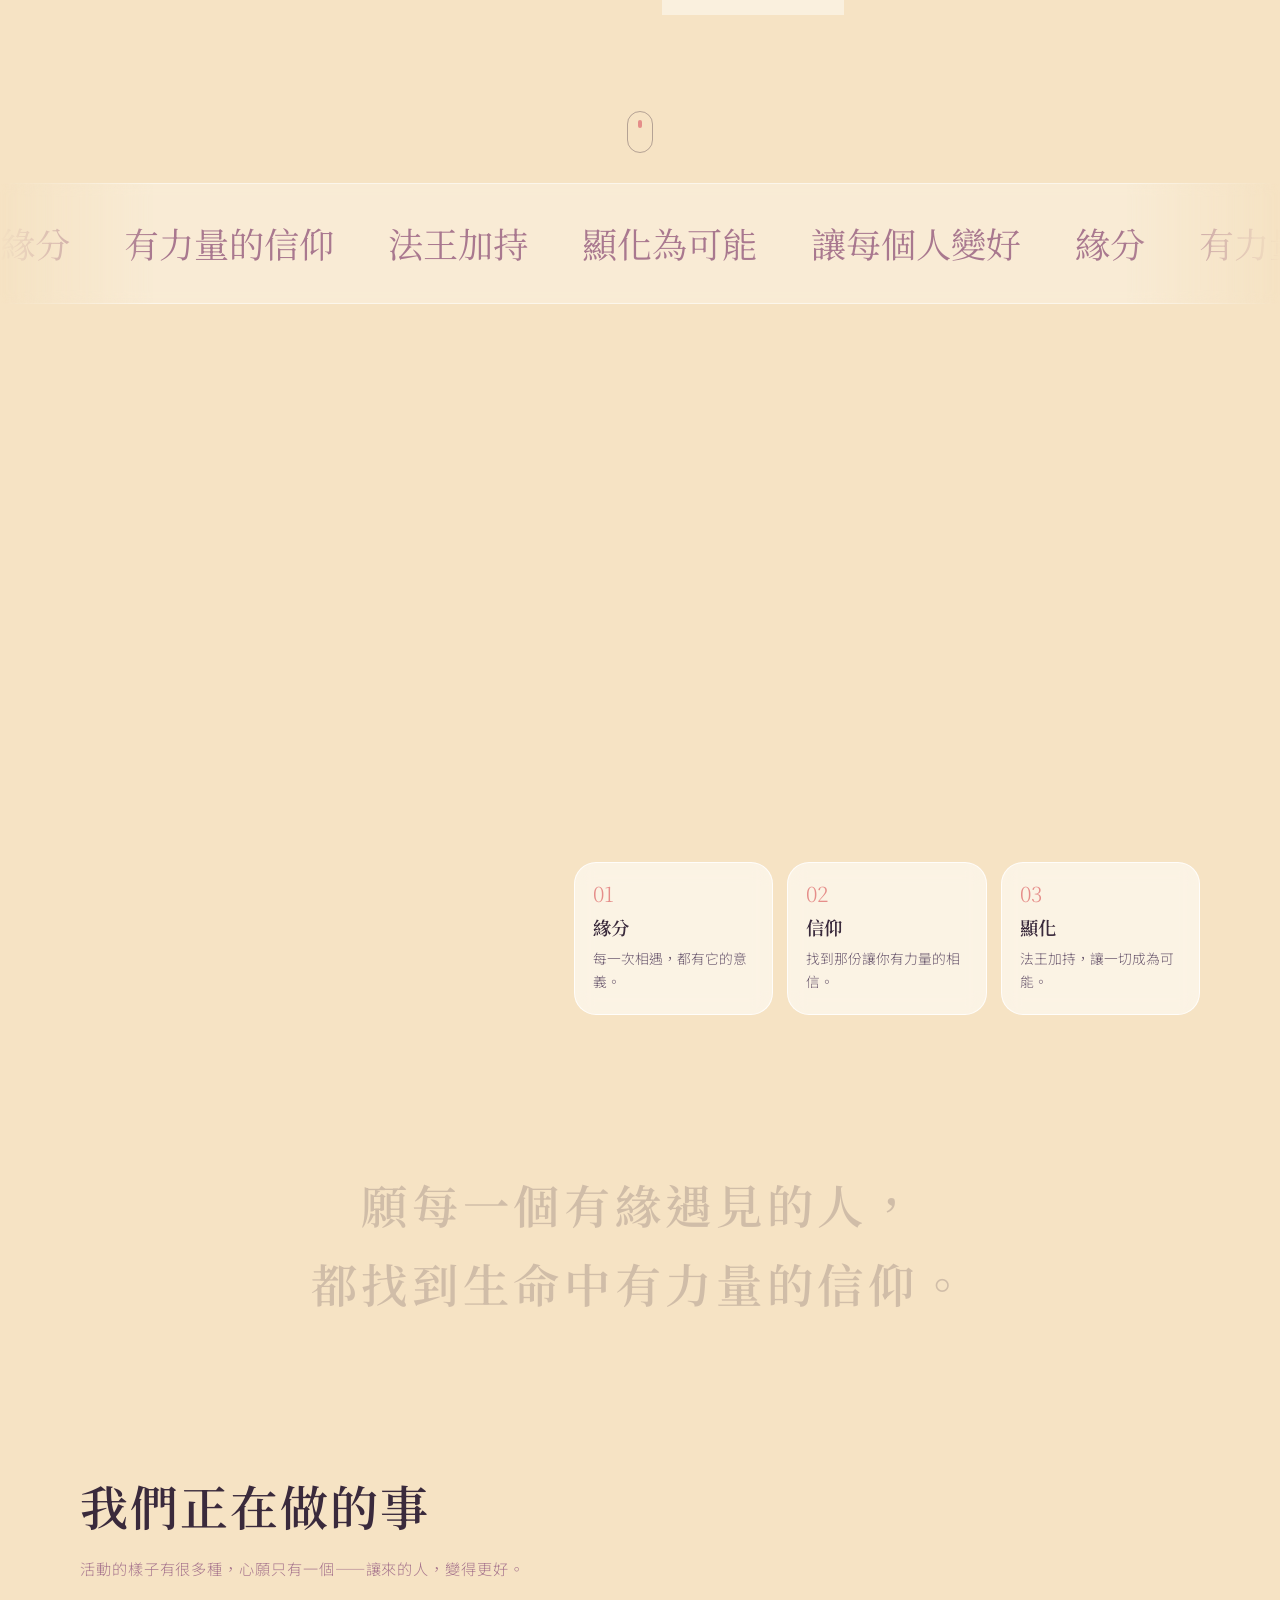
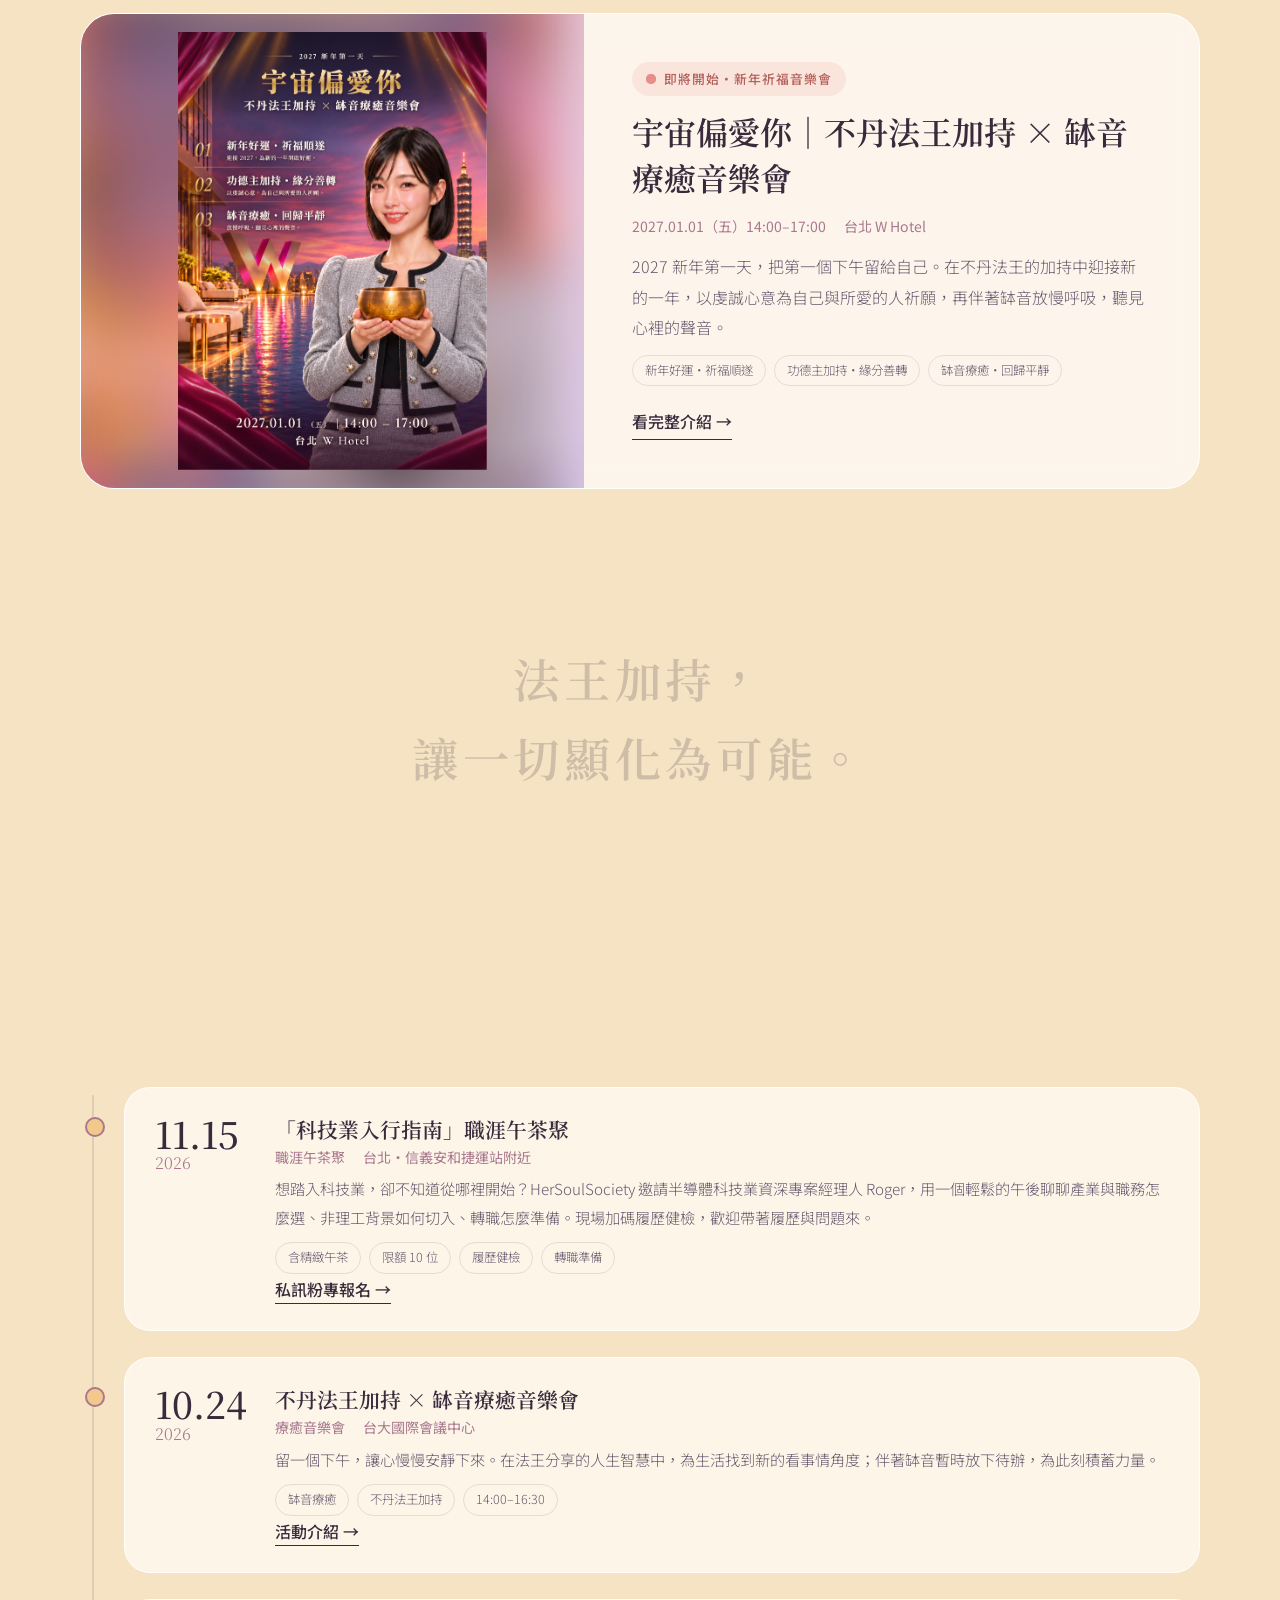
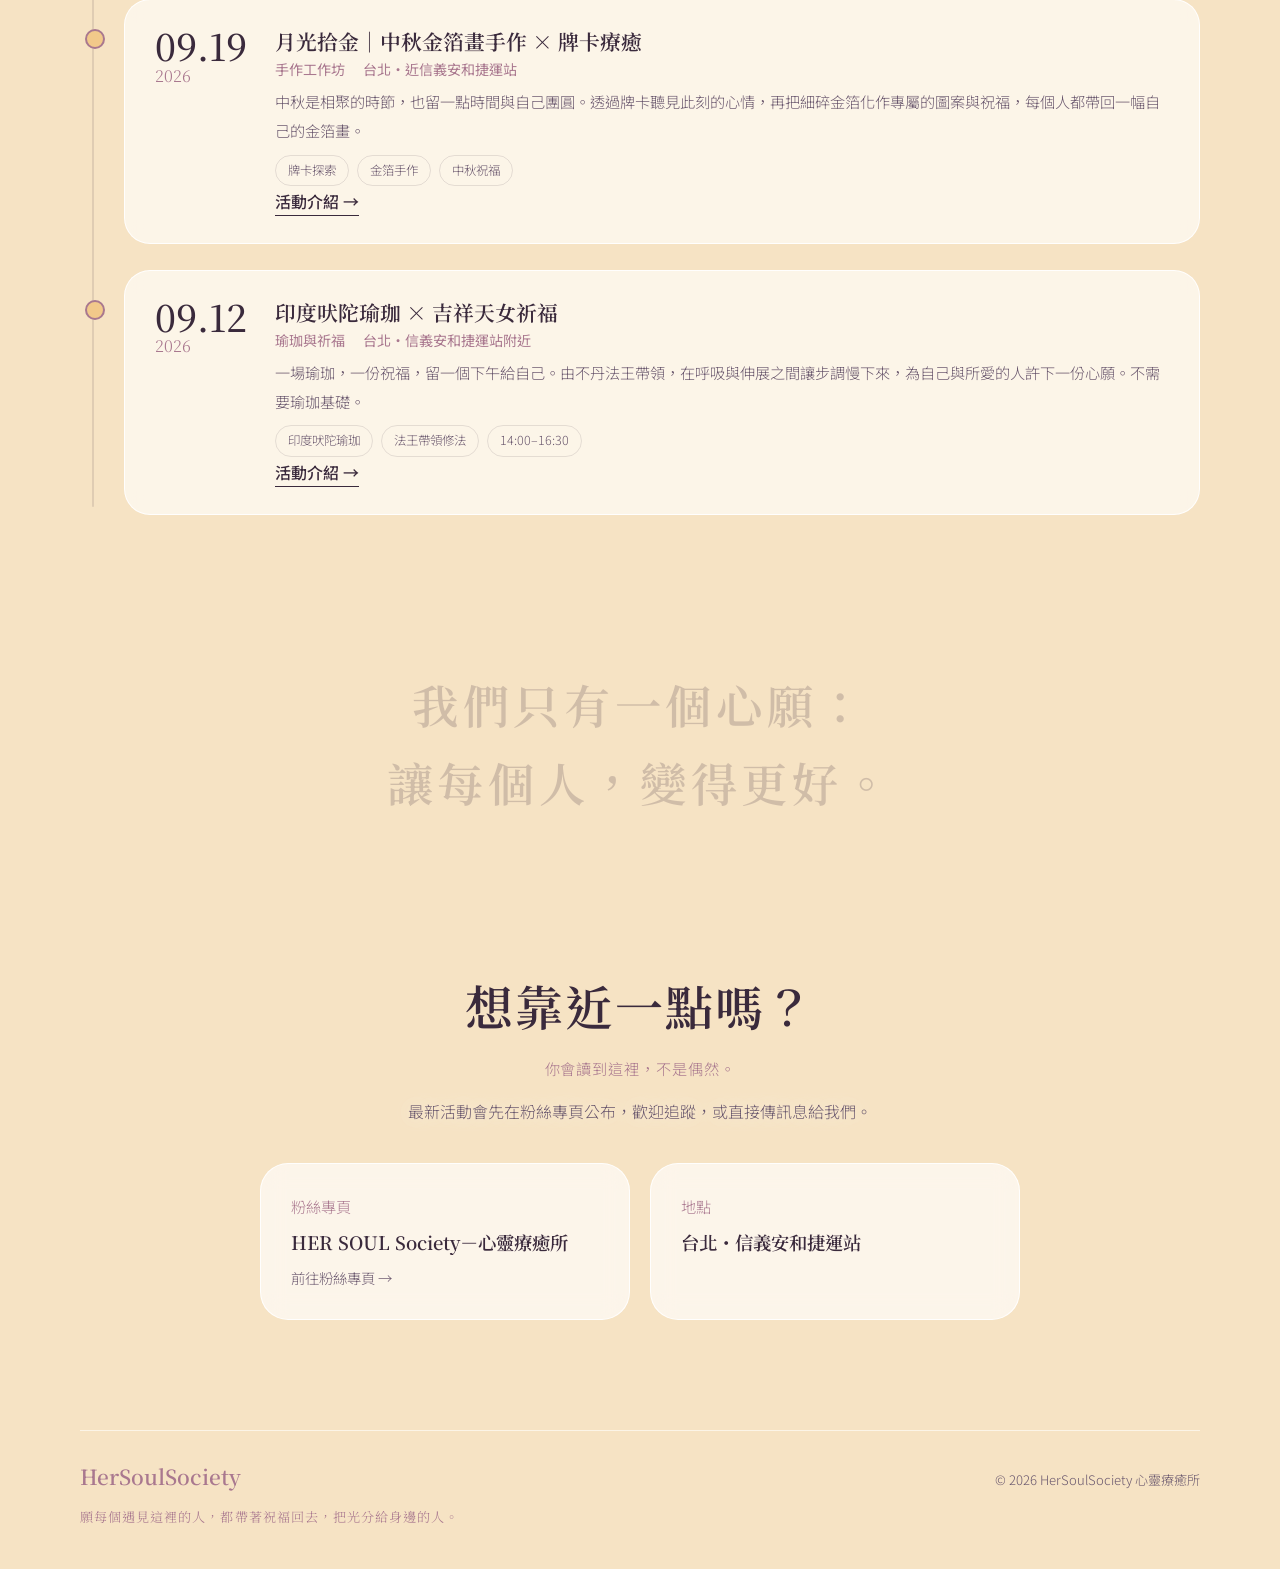
==== commit 2ab7ba6a: "去除 AI 感：金色改實心、拿掉光暈陰影，刪英文斜體小標與符號、拿掉 Cormorant 字型 Co-Authored-By: Claude Opus 5.5 <noreply@anthropic.c" ====
--- a/index.html
+++ b/index.html
@@ -8,7 +8,7 @@
 <link rel="icon" href="assets/hs_logo.png">
 <link rel="preconnect" href="https://fonts.googleapis.com">
 <link rel="preconnect" href="https://fonts.gstatic.com" crossorigin>
-<link href="https://fonts.googleapis.com/css2?family=Cormorant+Garamond:ital,wght@0,500;1,400;1,500&family=Noto+Sans+TC:wght@300;400;500&family=Noto+Serif+TC:wght@400;600;900&display=swap" rel="stylesheet">
+<link href="https://fonts.googleapis.com/css2?family=Noto+Sans+TC:wght@300;400;500&family=Noto+Serif+TC:wght@400;600;900&display=swap" rel="stylesheet">
 <link rel="stylesheet" href="style.css">
 <link rel="stylesheet" href="feature.css">
 <link rel="stylesheet" href="onepage.css">
@@ -68,7 +68,7 @@
 
 <!-- 角落輪播的小提示 -->
 <aside id="hint" aria-live="polite">
-  <i>✦</i><span id="hintText"></span>
+  <span id="hintText"></span>
   <button id="hintClose" aria-label="關閉小提示">×</button>
 </aside>
 
@@ -88,9 +88,9 @@
         </h1>
         <p class="ny-sub fade" style="--d:1s">不丹法王加持 <em>×</em> 缽音療癒音樂會</p>
         <ul class="ny-facts fade" style="--d:1.2s">
-          <li><small>Date</small><b>2027.01.01（五）</b></li>
-          <li><small>Time</small><b>14:00 – 17:00</b></li>
-          <li><small>Venue</small><b>台北 W Hotel</b></li>
+          <li><small>日期</small><b>2027.01.01（五）</b></li>
+          <li><small>時間</small><b>14:00 – 17:00</b></li>
+          <li><small>地點</small><b>台北 W Hotel</b></li>
         </ul>
         <div class="ny-count fade" style="--d:1.4s" id="nyCount">
           <span class="cl">距離新年第一個下午</span>
@@ -108,12 +108,11 @@
         </div>
       </div>
     </div>
-    <a class="ny-scroll fade" style="--d:2.2s" href="#ny-rise">Scroll ↓</a>
+    <a class="ny-scroll fade" style="--d:2.2s" href="#ny-rise">往下看這場的故事 ↓</a>
 
     <!-- 形象影片：接在第一屏之後 -->
     <section class="film" id="film" data-en="Brand Film" data-zh="形象影片" data-tip="先相信，然後看見。">
       <div class="wrap">
-        <p class="label reveal">Brand Film ・ 形象影片</p>
         <h2 class="reveal">用一分半鐘，認識我們</h2>
         <p class="tip reveal">先相信，然後看見。</p>
       </div>
@@ -128,7 +127,7 @@
     <p class="ny-lead reveal">新的一年，<br>從被祝福開始。</p>
 
     <div class="ny-ch" id="ny-rise" data-en="Chapter I" data-zh="歇" data-tip="舊的一年，你辛苦了。">
-      <div class="ny-mark reveal"><b>歇</b><small>Chapter I</small></div>
+      <div class="ny-mark reveal"><b>歇</b></div>
       <div class="ny-body">
         <h2 class="reveal">舊的一年，<br>你辛苦了。</h2>
         <p class="reveal">這一年，你可能趕過很多期限，扛過很多別人看不見的事。有些願望實現了，有些還在路上；有些人來了，有些人走了。</p>
@@ -138,7 +137,7 @@
     </div>
 
     <div class="ny-ch">
-      <div class="ny-mark reveal"><b>啟</b><small>Chapter II</small></div>
+      <div class="ny-mark reveal"><b>啟</b></div>
       <div class="ny-body">
         <h2 class="reveal">為什麼，<br>是新年第一天？</h2>
         <p class="reveal">一年的第一天，像一張剛攤開的白紙。你在這一天放進什麼心意，往後的日子就會沿著它慢慢展開。</p>
@@ -152,7 +151,7 @@
     </div>
 
     <div class="ny-ch">
-      <div class="ny-mark reveal"><b>靜</b><small>Chapter III</small></div>
+      <div class="ny-mark reveal"><b>靜</b></div>
       <div class="ny-body">
         <h2 class="reveal">當第一聲缽音響起，<br>世界忽然安靜了。</h2>
         <div class="ny-bowl reveal" aria-hidden="true">
@@ -167,7 +166,7 @@
     </div>
 
     <div class="ny-ch">
-      <div class="ny-mark reveal"><b>願</b><small>Chapter IV</small></div>
+      <div class="ny-mark reveal"><b>願</b></div>
       <div class="ny-body">
         <h2 class="reveal">帶著祝福，<br>走進 2027。</h2>
         <p class="reveal">音樂會結束時，天色會慢慢暗下來，城市的燈一盞盞亮起。你帶走的不只是一個美好的下午，而是一份放在心上的祝福、一個清楚的新年心願，和一顆比來時更安定的心。</p>
@@ -176,20 +175,18 @@
     </div>
 
     <div class="ny-block">
-      <p class="ny-label reveal">What you'll receive</p>
       <h2 class="reveal">這個下午，你會帶走</h2>
       <div class="ny-gain">
-        <article class="ny-g reveal"><i>✦</i><h3>一份新年的加持</h3><p>由不丹法王親自加持，讓新的一年從祝福開始。</p></article>
-        <article class="ny-g reveal" style="--rd:.12s"><i>☾</i><h3>真正的安靜</h3><p>在缽音裡放下整年的疲憊，讓身心重新找回平衡。</p></article>
-        <article class="ny-g reveal" style="--rd:.24s"><i>❀</i><h3>為所愛的人祈願</h3><p>把對家人、伴侶、朋友的心意，好好地說出來。</p></article>
-        <article class="ny-g reveal"><i>✧</i><h3>一個清楚的心願</h3><p>在安靜中聽見自己，知道 2027 最想往哪裡走。</p></article>
-        <article class="ny-g reveal" style="--rd:.12s"><i>◎</i><h3>有力量的信仰</h3><p>找到那份讓你在低潮時，依然願意相信的力量。</p></article>
-        <article class="ny-g reveal" style="--rd:.24s"><i>♡</i><h3>同頻的緣分</h3><p>和一群同樣想讓生活變好的人，在新年第一天相遇。</p></article>
+        <article class="ny-g reveal"><h3>一份新年的加持</h3><p>由不丹法王親自加持，讓新的一年從祝福開始。</p></article>
+        <article class="ny-g reveal" style="--rd:.12s"><h3>真正的安靜</h3><p>在缽音裡放下整年的疲憊，讓身心重新找回平衡。</p></article>
+        <article class="ny-g reveal" style="--rd:.24s"><h3>為所愛的人祈願</h3><p>把對家人、伴侶、朋友的心意，好好地說出來。</p></article>
+        <article class="ny-g reveal"><h3>一個清楚的心願</h3><p>在安靜中聽見自己，知道 2027 最想往哪裡走。</p></article>
+        <article class="ny-g reveal" style="--rd:.12s"><h3>有力量的信仰</h3><p>找到那份讓你在低潮時，依然願意相信的力量。</p></article>
+        <article class="ny-g reveal" style="--rd:.24s"><h3>同頻的緣分</h3><p>和一群同樣想讓生活變好的人，在新年第一天相遇。</p></article>
       </div>
     </div>
 
     <div class="ny-block">
-      <p class="ny-label reveal">Is this for you</p>
       <h2 class="reveal">如果你也是這樣，<br>這場就是為你準備的</h2>
       <ul class="ny-for">
         <li class="reveal">這一年過得很滿，想好好替自己畫下句點</li>
@@ -204,7 +201,6 @@
     <div class="ny-join" id="ny-join">
       <div class="ny-ticket reveal">
         <div class="ny-tl">
-          <p class="ny-label">Event Info</p>
           <h2>宇宙偏愛你</h2>
           <p class="ny-tsub">不丹法王加持 × 缽音療癒音樂會</p>
           <dl>
@@ -224,10 +220,9 @@
 
   <!-- 品牌首屏 -->
   <section class="hero">
-    <p class="eyebrow fade" style="--d:.1s">Her Soul Society ・ 心靈療癒所</p>
     <h1 class="split" data-text="把迷惘|慢慢走成光"></h1>
     <p class="lead fade" style="--d:1.5s">
-      有緣遇見，就不是偶然。<br>
+      HerSoulSociety 心靈療癒所：有緣遇見，就不是偶然。<br>
       願每一個來到這裡的人，都找到生命中有力量的信仰。
     </p>
     <div class="cta fade" style="--d:1.8s">
@@ -242,8 +237,8 @@
   <!-- 跑馬燈 -->
   <div class="marquee" aria-hidden="true">
     <div class="track">
-      <span>Destiny</span><b>緣分</b><span>Faith</span><b>有力量的信仰</b><span>Blessing</span><b>法王加持</b><span>Manifest</span><b>顯化為可能</b><span>Better</span><b>讓每個人變好</b>
-      <span>Destiny</span><b>緣分</b><span>Faith</span><b>有力量的信仰</b><span>Blessing</span><b>法王加持</b><span>Manifest</span><b>顯化為可能</b><span>Better</span><b>讓每個人變好</b>
+      <b>緣分</b><b>有力量的信仰</b><b>法王加持</b><b>顯化為可能</b><b>讓每個人變好</b>
+      <b>緣分</b><b>有力量的信仰</b><b>法王加持</b><b>顯化為可能</b><b>讓每個人變好</b>
     </div>
   </div>
 
@@ -253,7 +248,6 @@
       <div class="ring"><img src="assets/hs_logo.png" alt=""></div>
     </div>
     <div class="about-text">
-      <p class="label reveal">About ・ 關於我們</p>
       <h2 class="reveal">遇見，是緣分；<br>變好，是我們的心願。</h2>
       <p class="reveal">
         曾經，我也在迷霧裡尋找方向。直到某些特別的經歷，讓我開始重新理解自己、生活與內在的力量。
@@ -277,7 +271,6 @@
 
   <!-- 進行中 -->
   <section class="wrap" id="now" data-en="Now" data-zh="進行中" data-tip="形式有很多種，心願只有一個。">
-    <p class="label reveal"><i class="dot"></i>Now ・ 進行中</p>
     <h2 class="reveal">我們正在做的事</h2>
     <p class="tip reveal">活動的樣子有很多種，心願只有一個——讓來的人，變得更好。</p>
     <div class="now-list" id="nowList"></div>
@@ -287,7 +280,6 @@
 
   <!-- 過去活動 -->
   <section class="wrap" id="past" data-en="Journey" data-zh="過去活動" data-tip="每一場相聚，都是緣分的顯化。">
-    <p class="label reveal">Journey ・ 過去活動</p>
     <h2 class="reveal">一路走來的足跡</h2>
     <p class="tip reveal">每一場相聚，都是一次緣分的顯化。</p>
     <div class="timeline" id="pastList"><i class="line"><b></b></i></div>
@@ -297,20 +289,18 @@
 
   <!-- 聯絡 -->
   <section class="contact wrap" id="contact" data-en="Contact" data-zh="聯絡與追蹤" data-tip="靠近一點，讓好事發生。">
-    <p class="label reveal">Contact ・ 聯絡與追蹤</p>
     <h2 class="reveal">想靠近一點嗎？</h2>
     <p class="tip reveal">你會讀到這裡，不是偶然。</p>
     <p class="reveal sub">最新活動會先在粉絲專頁公布，歡迎追蹤，或直接傳訊息給我們。</p>
     <div class="contact-cards">
       <a class="c-card reveal" href="https://www.facebook.com/share/1E7W6JuRWN/?mibextid=wwXIfr" target="_blank" rel="noopener">
-        <small>Facebook</small>
+        <small>粉絲專頁</small>
         <strong>HER SOUL Society－心靈療癒所</strong>
         <span>前往粉絲專頁 →</span>
       </a>
       <div class="c-card reveal">
-        <small>Location</small>
+        <small>地點</small>
         <strong>台北・信義安和捷運站</strong>
-        <span>Taipei, Taiwan</span>
       </div>
     </div>
   </section>
--- a/style.css
+++ b/style.css
@@ -2,7 +2,7 @@
   --bg:#FBF6F1; --paper:#FFFDFB; --ink:#3A2A3C; --muted:#7D6C80;
   --rose:#E58E8A; --lilac:#B7A3E0; --gold:#F2C98A; --mauve:#A9788F;
   --line:rgba(58,42,60,.12);
-  --serif:"Noto Serif TC",serif; --sans:"Noto Sans TC",system-ui,sans-serif; --en:"Cormorant Garamond",serif;
+  --serif:"Noto Serif TC",serif; --sans:"Noto Sans TC",system-ui,sans-serif; --en:var(--serif);
   --ease:cubic-bezier(.22,.8,.24,1);
 }
 *{box-sizing:border-box;margin:0;padding:0}
@@ -23,10 +23,10 @@
 @keyframes drift2{to{transform:translate(-16vw,14vh) scale(.88)}}
 @keyframes drift3{to{transform:translate(10vw,-16vh) scale(1.22)}}
 #motes{position:fixed;inset:0;z-index:-2;width:100%;height:100%;pointer-events:none}
-#glow{position:fixed;left:0;top:0;width:520px;height:520px;margin:-260px 0 0 -260px;border-radius:50%;z-index:-1;pointer-events:none;
+#glow{display:none;position:fixed;left:0;top:0;width:520px;height:520px;margin:-260px 0 0 -260px;border-radius:50%;z-index:-1;pointer-events:none;
   background:radial-gradient(circle,rgba(255,236,200,.75),rgba(255,236,200,0) 62%);opacity:0;transition:opacity .8s;will-change:transform}
 #progress{position:fixed;left:0;top:0;height:3px;width:100%;z-index:60;transform-origin:0 50%;transform:scaleX(0);
-  background:linear-gradient(90deg,var(--lilac),var(--rose),var(--gold))}
+  background:var(--rose)}
 
 /* ───── 導覽 ───── */
 .nav{position:fixed;top:14px;left:50%;transform:translateX(-50%);z-index:50;width:min(1120px,calc(100% - 28px));
@@ -34,7 +34,7 @@
   background:rgba(255,253,251,.55);backdrop-filter:blur(18px) saturate(140%);-webkit-backdrop-filter:blur(18px) saturate(140%);
   border:1px solid rgba(255,255,255,.7);box-shadow:0 8px 30px rgba(120,80,110,.08);transition:box-shadow .4s,background .4s}
 .nav.scrolled{background:rgba(255,253,251,.82);box-shadow:0 10px 36px rgba(120,80,110,.16)}
-.brand{display:flex;align-items:center;gap:10px;font-family:var(--en);font-style:italic;font-size:1.3rem;font-weight:500}
+.brand{display:flex;align-items:center;gap:10px;font-family:var(--serif);font-size:1.1rem;font-weight:600;letter-spacing:.02em}
 .brand img{width:38px;height:38px;border-radius:50%;background:#fff;transition:transform .8s var(--ease)}
 .brand:hover img{transform:rotate(360deg)}
 .nav nav{display:flex;align-items:center;gap:4px;font-size:.9rem;font-weight:400}
@@ -47,7 +47,6 @@
 
 /* ───── 共用 ───── */
 .wrap{width:min(1120px,calc(100% - 48px));margin:0 auto;padding:120px 0 40px}
-.label{display:flex;align-items:center;gap:10px;font-family:var(--en);font-style:italic;font-size:1.15rem;color:var(--mauve);letter-spacing:.04em;margin-bottom:10px}
 h2{font-family:var(--serif);font-weight:600;font-size:clamp(1.9rem,4.2vw,3rem);line-height:1.4;letter-spacing:.04em;margin-bottom:28px}
 .dot{width:10px;height:10px;border-radius:50%;background:var(--rose);position:relative;flex:none}
 .dot::after{content:"";position:absolute;inset:0;border-radius:50%;background:var(--rose);animation:ping 2s ease-out infinite}
@@ -61,23 +60,19 @@
 
 /* ───── 首屏 ───── */
 .hero{min-height:100svh;display:flex;flex-direction:column;align-items:center;justify-content:center;text-align:center;padding:120px 24px 90px;position:relative}
-.eyebrow{font-family:var(--en);font-style:italic;font-size:clamp(1rem,2vw,1.3rem);color:var(--mauve);letter-spacing:.14em}
 .hero h1{font-family:var(--serif);font-weight:600;font-size:clamp(2.9rem,10.5vw,8.2rem);line-height:1.22;letter-spacing:.06em;margin:18px 0 26px}
 .hero h1 .row{display:block}
 .hero h1 .ch{display:inline-block;opacity:0;transform:translateY(.5em) scale(1.08);filter:blur(18px);animation:chIn 1.5s var(--ease) forwards;animation-delay:calc(.35s + var(--i)*.11s)}
-.hero h1 .row:last-child .ch{background:linear-gradient(100deg,var(--mauve) 0%,var(--rose) 38%,var(--gold) 55%,var(--rose) 72%,var(--lilac) 100%);background-size:260% 100%;
-  -webkit-background-clip:text;background-clip:text;color:transparent;animation:chIn 1.5s var(--ease) forwards,sheen 7s ease-in-out 2s infinite alternate;animation-delay:calc(.35s + var(--i)*.11s),2s}
+.hero h1 .row:last-child .ch{color:var(--mauve)}
 @keyframes chIn{to{opacity:1;transform:none;filter:none}}
-@keyframes sheen{to{background-position:100% 0}}
 .lead{max-width:34em;color:var(--muted);font-size:clamp(1rem,1.6vw,1.15rem)}
 .cta{display:flex;flex-wrap:wrap;gap:14px;justify-content:center;margin-top:38px}
 .btn{position:relative;overflow:hidden;padding:14px 30px;border-radius:999px;font-weight:400;font-size:.98rem;letter-spacing:.06em;transition:transform .5s var(--ease),box-shadow .5s}
 .btn span{position:relative;z-index:1}
-.btn.solid{background:var(--ink);color:#fff;box-shadow:0 12px 30px rgba(58,42,60,.22)}
-.btn.solid::before{content:"";position:absolute;inset:0;background:linear-gradient(100deg,var(--mauve),var(--rose),var(--gold));opacity:0;transition:opacity .6s}
-.btn.solid:hover::before{opacity:1}
+.btn.solid{background:var(--ink);color:#fff;transition:transform .5s var(--ease),background .3s}
+.btn.solid:hover{background:var(--mauve)}
 .btn.ghost{border:1px solid var(--line);background:rgba(255,255,255,.45);backdrop-filter:blur(8px)}
-.btn:hover{transform:translateY(-3px);box-shadow:0 18px 40px rgba(229,142,138,.3)}
+.btn:hover{transform:translateY(-3px)}
 .scroll-hint{position:absolute;bottom:30px;left:50%;margin-left:-13px;width:26px;height:42px;border:1.5px solid rgba(58,42,60,.35);border-radius:14px}
 .scroll-hint span{position:absolute;left:50%;top:8px;width:4px;height:8px;margin-left:-2px;border-radius:2px;background:var(--rose);animation:wheel 2s var(--ease) infinite}
 @keyframes wheel{0%{opacity:0;transform:translateY(-3px)}35%{opacity:1}100%{opacity:0;transform:translateY(15px)}}
@@ -86,13 +81,12 @@
 .marquee{overflow:hidden;padding:26px 0;border-block:1px solid var(--line);background:rgba(255,253,251,.4);backdrop-filter:blur(6px);
   -webkit-mask-image:linear-gradient(90deg,transparent,#000 12%,#000 88%,transparent);mask-image:linear-gradient(90deg,transparent,#000 12%,#000 88%,transparent)}
 .track{display:flex;gap:54px;width:max-content;align-items:baseline;animation:slide 38s linear infinite}
-.track span{font-family:var(--en);font-style:italic;font-size:clamp(1.8rem,4vw,3rem);color:var(--mauve)}
-.track b{font-family:var(--serif);font-weight:400;font-size:clamp(1.2rem,2.6vw,1.9rem);color:var(--muted)}
+.track b{font-family:var(--serif);font-weight:400;font-size:clamp(1.4rem,3vw,2.2rem);color:var(--mauve)}
 @keyframes slide{to{transform:translateX(-50%)}}
 
 /* ───── 關於 ───── */
 .about{display:grid;grid-template-columns:minmax(220px,.8fr) 1.2fr;gap:clamp(30px,6vw,90px);align-items:center}
-.ring{position:relative;width:min(340px,70vw);aspect-ratio:1;margin:auto;border-radius:50%;background:#fff;box-shadow:0 30px 80px rgba(169,120,143,.25);animation:float 7s ease-in-out infinite}
+.ring{position:relative;width:min(340px,70vw);aspect-ratio:1;margin:auto;border-radius:50%;background:#fff;animation:float 7s ease-in-out infinite}
 .ring img{width:100%;height:100%;border-radius:50%}
 .ring::before,.ring::after{content:"";position:absolute;inset:-22px;border-radius:50%;border:1px dashed rgba(169,120,143,.45);animation:spin 40s linear infinite}
 .ring::after{inset:-46px;border:1px solid rgba(183,163,224,.35);border-left-color:transparent;border-bottom-color:transparent;animation-duration:26s;animation-direction:reverse}
@@ -104,25 +98,22 @@
   transition:transform .6s var(--ease),box-shadow .6s,opacity 1.1s var(--ease),filter 1.1s var(--ease)}
 .pillars li:nth-child(2){--rd:.12s}.pillars li:nth-child(3){--rd:.24s}
 .pillars li.in:hover{transform:translateY(-8px);box-shadow:0 22px 44px rgba(183,163,224,.3)}
-.pillars em{font-family:var(--en);font-size:1.5rem;color:var(--rose);display:block;line-height:1}
+.pillars em{font-family:var(--serif);font-size:1.3rem;font-style:normal;color:var(--rose);display:block;line-height:1}
 .pillars strong{font-family:var(--serif);font-weight:600;font-size:1.15rem;display:block;margin:6px 0 2px}
 .pillars span{font-size:.86rem;color:var(--muted);line-height:1.7;display:block}
 
 /* ───── 進行中 ───── */
 .now-list{display:grid;gap:34px}
 .now-card{--mx:50%;--my:50%;position:relative;display:grid;grid-template-columns:minmax(0,.9fr) minmax(0,1.1fr);border-radius:34px;overflow:hidden;
-  background:rgba(255,253,251,.72);border:1px solid rgba(255,255,255,.9);backdrop-filter:blur(14px);box-shadow:0 24px 70px rgba(120,80,110,.14);
+  background:rgba(255,253,251,.72);border:1px solid rgba(255,255,255,.9);backdrop-filter:blur(14px);
   transform:perspective(1200px) rotateX(var(--rx,0deg)) rotateY(var(--ry,0deg));transition:transform .5s var(--ease),box-shadow .5s,opacity 1.1s var(--ease),filter 1.1s var(--ease)}
-.now-card::after{content:"";position:absolute;inset:0;pointer-events:none;border-radius:inherit;opacity:0;transition:opacity .5s;
-  background:radial-gradient(420px circle at var(--mx) var(--my),rgba(255,232,190,.55),transparent 60%)}
-.now-card:hover::after{opacity:1}
 .now-card:hover{box-shadow:0 34px 90px rgba(229,142,138,.26)}
 .now-media{position:relative;min-height:340px;overflow:hidden;background:linear-gradient(135deg,#F6C9C0,#D5C8F2 55%,#FBE3B8)}
 .now-media img{position:absolute;inset:0;width:100%;height:100%;object-fit:cover;object-position:50% 40%;transition:transform 1.6s var(--ease)}
 .now-card:hover .now-media img{transform:scale(1.06)}
 .now-media{background-size:220% 220%;animation:pan 14s ease-in-out infinite alternate}
 @keyframes pan{to{background-position:100% 100%}}
-.now-date{position:absolute;inset:0;display:flex;flex-direction:column;align-items:center;justify-content:center;color:#fff;font-family:var(--en);font-style:italic;text-shadow:0 6px 30px rgba(169,120,143,.45)}
+.now-date{position:absolute;inset:0;display:flex;flex-direction:column;align-items:center;justify-content:center;color:#fff;font-family:var(--serif)}
 .now-date small{font-size:1.4rem;letter-spacing:.3em;opacity:.9}
 .now-date b{font-weight:500;font-size:clamp(4.5rem,10vw,7.5rem);line-height:1}
 .now-date span{font-family:var(--serif);font-style:normal;font-size:1.05rem;letter-spacing:.3em;margin-top:10px;padding:4px 18px;border:1px solid rgba(255,255,255,.8);border-radius:999px}
@@ -140,14 +131,14 @@
 /* ───── 過去活動：時間軸 ───── */
 .timeline{position:relative;padding-left:44px;display:grid;gap:26px}
 .timeline .line{position:absolute;left:12px;top:8px;bottom:8px;width:2px;background:var(--line);border-radius:2px;overflow:hidden}
-.timeline .line b{display:block;width:100%;height:100%;transform-origin:50% 0;transform:scaleY(0);background:linear-gradient(var(--lilac),var(--rose),var(--gold))}
+.timeline .line b{display:block;width:100%;height:100%;transform-origin:50% 0;transform:scaleY(0);background:var(--rose)}
 .t-item{position:relative}
 .t-item::before{content:"";position:absolute;left:-39px;top:30px;width:16px;height:16px;border-radius:50%;background:var(--bg);border:2px solid var(--mauve);transition:background .6s .3s,box-shadow .6s .3s,transform .6s .3s var(--ease);transform:scale(.4)}
-.t-item.in::before{background:var(--gold);box-shadow:0 0 0 7px rgba(242,201,138,.3);transform:scale(1)}
+.t-item.in::before{background:var(--gold);transform:scale(1)}
 .t-card{display:grid;grid-template-columns:auto 1fr;gap:10px 28px;padding:26px 30px;border-radius:26px;background:rgba(255,253,251,.66);border:1px solid rgba(255,255,255,.9);backdrop-filter:blur(10px);
   transition:transform .6s var(--ease),box-shadow .6s}
 .t-card:hover{transform:translateX(10px);box-shadow:0 18px 50px rgba(183,163,224,.28)}
-.t-date{font-family:var(--en);font-style:italic;color:var(--mauve);line-height:1.1;min-width:92px}
+.t-date{font-family:var(--serif);color:var(--mauve);font-variant-numeric:tabular-nums;line-height:1.1;min-width:92px}
 .t-date b{display:block;font-weight:500;font-size:2.3rem;color:var(--ink)}
 .t-card h3{font-size:1.3rem}
 .t-card p{color:var(--muted);font-size:.95rem;margin:4px 0 10px}
@@ -155,14 +146,14 @@
 .t-thumb{position:relative;height:300px}
 .now-media.has-img{animation:none}
 .now-media img.bg,.t-thumb img.bg{position:absolute;inset:-30px;width:calc(100% + 60px);height:calc(100% + 60px);object-fit:cover;filter:blur(26px) saturate(1.2);opacity:.75;transform:none}
-.now-media img.poster,.t-thumb img.poster{position:absolute;inset:18px;width:calc(100% - 36px);height:calc(100% - 36px);object-fit:contain;filter:drop-shadow(0 14px 30px rgba(58,42,60,.35))}
+.now-media img.poster,.t-thumb img.poster{position:absolute;inset:18px;width:calc(100% - 36px);height:calc(100% - 36px);object-fit:contain}
 .now-card:hover .now-media img.bg{transform:none}
 .sample-flag{font-size:.72rem;padding:2px 10px;border-radius:999px;background:rgba(183,163,224,.25);color:#6E5A9A;margin-left:8px;vertical-align:middle;font-family:var(--sans);font-weight:400}
 
 /* ───── 形象影片 ───── */
 .film .wrap{padding-bottom:10px}
 .film-frame{position:relative;width:min(1120px,calc(100% - 48px));margin:0 auto;aspect-ratio:16/9;border-radius:36px;overflow:hidden;background:#1b1420;
-  box-shadow:0 40px 110px rgba(58,42,60,.35);transform:scale(var(--s,.86));will-change:transform}
+  transform:scale(var(--s,.86));will-change:transform}
 .film-frame video{width:100%;height:100%;object-fit:cover}
 .play{position:absolute;left:50%;top:50%;width:96px;height:96px;margin:-48px 0 0 -48px;border-radius:50%;border:0;cursor:pointer;color:var(--ink);
   background:rgba(255,253,251,.88);backdrop-filter:blur(8px);display:grid;place-items:center;transition:transform .5s var(--ease),opacity .5s}
@@ -181,12 +172,12 @@
   transition:transform .6s var(--ease),box-shadow .6s,opacity 1.1s var(--ease),filter 1.1s var(--ease)}
 .c-card:nth-child(2){--rd:.12s}
 a.c-card.in:hover{transform:translateY(-8px);box-shadow:0 26px 60px rgba(229,142,138,.28)}
-.c-card small{font-family:var(--en);font-style:italic;font-size:1.05rem;color:var(--mauve)}
+.c-card small{font-size:.95rem;color:var(--mauve)}
 .c-card strong{font-family:var(--serif);font-weight:600;font-size:1.15rem}
 .c-card span{color:var(--muted);font-size:.9rem}
 
 footer{display:flex;flex-wrap:wrap;gap:8px 24px;justify-content:space-between;align-items:baseline;width:min(1120px,calc(100% - 48px));margin:0 auto;padding:26px 0 40px;border-top:1px solid var(--line);font-size:.82rem;color:var(--muted)}
-.f-brand{font-family:var(--en);font-style:italic;font-size:1.5rem;color:var(--mauve)}
+.f-brand{font-family:var(--serif);font-weight:600;font-size:1.3rem;color:var(--mauve)}
 
 /* ───── 手機 ───── */
 @media (max-width:820px){
@@ -242,21 +233,19 @@
 .l-orbit::before{content:"";position:absolute;left:50%;top:-4px;width:9px;height:9px;margin-left:-4.5px;border-radius:50%;background:#fff;box-shadow:0 0 14px 5px rgba(242,201,138,.95)}
 .l-tip{position:relative;font-family:var(--serif);font-size:1.05rem;letter-spacing:.34em;text-indent:.34em;color:var(--ink);min-height:1.9em;transition:opacity .35s,transform .35s var(--ease),filter .35s}
 .l-tip.out{opacity:0;transform:translateY(10px);filter:blur(6px)}
-.l-pct{position:relative;font-family:var(--en);font-style:italic;font-size:1.15rem;color:var(--mauve);letter-spacing:.1em;margin-top:-12px}
+.l-pct{position:relative;font-family:var(--serif);font-size:1rem;color:var(--mauve);letter-spacing:.1em;margin-top:-12px}
 
 /* ═════ 理念小語：隨捲動逐字點亮 ═════ */
 .whisper{width:min(900px,calc(100% - 48px));margin:0 auto;padding:110px 0 30px;text-align:center;font-family:var(--serif);font-weight:600;
   font-size:clamp(1.5rem,4.4vw,2.9rem);line-height:1.7;letter-spacing:.1em;position:relative}
-.whisper::before{content:"✦";display:block;font-size:1rem;color:var(--gold);margin-bottom:18px;animation:twinkle 2.6s ease-in-out infinite}
 @keyframes twinkle{50%{transform:scale(1.5) rotate(45deg);opacity:.5}}
 .whisper .row{display:block}
-.whisper .c{color:rgba(58,42,60,.14);transition:color .5s,text-shadow .5s}
-.whisper .c.on{color:var(--ink);text-shadow:0 0 22px rgba(242,201,138,.8)}
+.whisper .c{color:rgba(58,42,60,.14);transition:color .5s}
+.whisper .c.on{color:var(--ink)}
 .whisper .row:last-child .c.on{color:var(--mauve)}
 
 /* 區塊小提示 */
 .tip{display:flex;align-items:baseline;gap:8px;color:var(--mauve);font-size:.95rem;letter-spacing:.06em;margin:-14px 0 30px}
-.tip::before{content:"✦";color:var(--gold);font-size:.8rem;animation:twinkle 2.6s ease-in-out infinite}
 .contact .tip{justify-content:center;margin-bottom:14px}
 .contact .sub{margin-top:0}
 .hl{font-family:var(--serif);font-weight:600;color:var(--ink);background:linear-gradient(transparent 62%,rgba(242,201,138,.55) 62%);padding:0 2px}
@@ -266,7 +255,6 @@
   background:rgba(255,253,251,.78);backdrop-filter:blur(16px);-webkit-backdrop-filter:blur(16px);border:1px solid rgba(255,255,255,.9);box-shadow:0 12px 36px rgba(120,80,110,.18);
   font-size:.86rem;color:var(--ink);opacity:0;transform:translateY(20px);pointer-events:none;transition:opacity .7s,transform .7s var(--ease)}
 #hint.on{opacity:1;transform:none;pointer-events:auto}
-#hint i{font-style:normal;color:var(--gold);animation:twinkle 2.6s ease-in-out infinite}
 #hint span{transition:opacity .5s,filter .5s;line-height:1.5}
 #hint span.out{opacity:0;filter:blur(6px)}
 #hint button{border:0;background:none;cursor:pointer;color:var(--muted);font-size:1.1rem;line-height:1;padding:2px 6px;border-radius:50%}
--- a/feature.css
+++ b/feature.css
@@ -1,14 +1,14 @@
 /* ───── 首頁第一屏：主打活動（2027 新年音樂會）
    配色取自海報：夜紫、絲絨酒紅、金。所有樣式都限定在 #newyear 底下，不影響其他區塊。 ───── */
 #newyear{
-  --night:#170F2B; --gold:#E9C27A; --gold2:#F7E2B0; --cream:#F6EEF3; --soft:#C9B8D2; --magenta:#C2457E;
+  --night:#2B0E18; --gold:#E9C27A; --gold2:#F7E2B0; --cream:#F6EEF3; --soft:#C9B8D2; --magenta:#C2457E;
   position:relative;overflow:clip;color:var(--cream);
-  background:linear-gradient(180deg,#170F2B 0%,#2C1A45 30%,#3D1C48 70%,#4A1D45 92%,#FBF6F1 100%);
+  background:linear-gradient(180deg,#2B0E18 0%,#3C121E 30%,#5C1A2A 70%,#7A2A38 92%,#FBF6F1 100%);
 }
 #newyear .ny-sky{position:absolute;inset:0;pointer-events:none;filter:blur(80px)}
 #newyear .ny-sky i{position:absolute;border-radius:50%;opacity:.5}
-#newyear .ny-sky i:nth-child(1){width:50vw;height:50vw;left:-12vw;top:-8vw;background:#5B2E8C;animation:nyd1 26s ease-in-out infinite alternate}
-#newyear .ny-sky i:nth-child(2){width:44vw;height:44vw;right:-12vw;top:22%;background:#B23A6E;animation:nyd2 30s ease-in-out infinite alternate}
+#newyear .ny-sky i:nth-child(1){width:50vw;height:50vw;left:-12vw;top:-8vw;background:#8A2440;animation:nyd1 26s ease-in-out infinite alternate}
+#newyear .ny-sky i:nth-child(2){width:44vw;height:44vw;right:-12vw;top:22%;background:#B8405A;animation:nyd2 30s ease-in-out infinite alternate}
 #newyear .ny-sky i:nth-child(3){width:40vw;height:40vw;left:20vw;top:58%;background:#C98A3A;opacity:.28;animation:nyd1 34s ease-in-out infinite alternate-reverse}
 @keyframes nyd1{to{transform:translate(12vw,10vh) scale(1.15)}}
 @keyframes nyd2{to{transform:translate(-14vw,-8vh) scale(.9)}}
@@ -16,13 +16,11 @@
 #newyear > *:not(.ny-sky):not(#nyStars){position:relative}
 
 #newyear h2{font-weight:600;font-size:clamp(1.8rem,4.2vw,2.7rem);line-height:1.45;margin:.2em 0 .8em}
-#newyear .ny-label{font-family:var(--en);font-style:italic;font-size:1.15rem;letter-spacing:.2em;color:var(--gold)}
 #newyear .ny-btn{position:relative;display:inline-flex;align-items:center;justify-content:center;padding:14px 30px;border-radius:999px;font-weight:400;letter-spacing:.06em;overflow:hidden;transition:transform .4s var(--ease)}
 #newyear .ny-btn:hover{transform:translateY(-3px)}
 #newyear .ny-btn span{position:relative;z-index:1}
-#newyear .ny-btn.gold{color:var(--night);background:linear-gradient(135deg,var(--gold2),var(--gold) 55%,#C9963F);box-shadow:0 12px 40px rgba(233,194,122,.35)}
-#newyear .ny-btn.gold::after{content:"";position:absolute;inset:0;background:linear-gradient(110deg,transparent 30%,rgba(255,255,255,.7) 50%,transparent 70%);transform:translateX(-120%);animation:nyshine 3.6s 2s ease-in-out infinite}
-@keyframes nyshine{40%,100%{transform:translateX(120%)}}
+#newyear .ny-btn.gold{color:var(--night);background:var(--gold);transition:transform .4s var(--ease),background .3s}
+#newyear .ny-btn.gold:hover{background:var(--gold2)}
 #newyear .ny-btn.line{border:1px solid rgba(233,194,122,.5);color:var(--gold2)}
 #newyear .ny-btn.line:hover{background:rgba(233,194,122,.1)}
 
@@ -35,55 +33,53 @@
 .ny-kicker span{width:48px;height:1px;background:linear-gradient(90deg,transparent,var(--gold))}
 .ny-kicker span:last-child{transform:scaleX(-1)}
 .ny-title{font-family:var(--serif);font-weight:900;font-size:clamp(3.4rem,10vw,6.6rem);line-height:1.15;letter-spacing:.06em;margin:.15em 0 .1em;white-space:nowrap}
-.ny-title span{display:inline-block;background:linear-gradient(180deg,#FFF3D2 10%,var(--gold) 55%,#A9762F 95%);-webkit-background-clip:text;background-clip:text;color:transparent;
-  filter:drop-shadow(0 4px 24px rgba(233,194,122,.35));opacity:0;transform:translateY(40px) scale(.9);animation:nyrise 1.2s calc(.3s + var(--i)*.13s) var(--ease) forwards}
+.ny-title span{display:inline-block;color:var(--gold);opacity:0;transform:translateY(40px) scale(.9);animation:nyrise 1.2s calc(.3s + var(--i)*.13s) var(--ease) forwards}
 @keyframes nyrise{to{opacity:1;transform:none}}
 body.loading .ny-title span{animation-play-state:paused}
 .ny-sub{font-family:var(--serif);font-weight:600;font-size:clamp(1.1rem,2.4vw,1.5rem);letter-spacing:.1em}
 .ny-sub em{font-style:normal;color:var(--gold);margin:0 .3em}
 .ny-facts{list-style:none;display:flex;flex-wrap:wrap;gap:12px;margin:26px 0 20px}
 .ny-facts li{padding:10px 18px;border-radius:16px;background:rgba(255,255,255,.05);border:1px solid rgba(233,194,122,.22)}
-.ny-facts small{display:block;font-family:var(--en);font-style:italic;color:var(--gold);letter-spacing:.15em;font-size:.85rem;line-height:1.3}
+.ny-facts small{display:block;color:var(--gold);letter-spacing:.1em;font-size:.85rem;line-height:1.3}
 .ny-facts b{font-weight:500}
 .ny-count{margin-bottom:28px}
 .ny-count .cl{font-size:.88rem;color:var(--soft);letter-spacing:.15em}
 .ny-cd{display:flex;align-items:baseline;gap:6px;flex-wrap:wrap}
-.ny-cd b{font-family:var(--en);font-size:2.6rem;font-weight:500;color:var(--gold2);min-width:1.4em;text-align:right;line-height:1.2}
+.ny-cd b{font-family:var(--serif);font-size:2.6rem;font-variant-numeric:tabular-nums;font-weight:500;color:var(--gold2);min-width:1.4em;text-align:right;line-height:1.2}
 .ny-cd small{margin-right:10px;color:var(--soft)}
 .ny-cta{display:flex;flex-wrap:wrap;gap:14px}
 .ny-poster{perspective:1200px}
-.ny-tilt{position:relative;border-radius:22px;overflow:hidden;box-shadow:0 40px 100px rgba(0,0,0,.55),0 0 0 1px rgba(233,194,122,.3),0 0 80px rgba(194,69,126,.25);
+.ny-tilt{position:relative;border-radius:22px;overflow:hidden;
   transform:rotateX(var(--rx,0deg)) rotateY(var(--ry,0deg));transition:transform .6s var(--ease);animation:nyfloat 7s ease-in-out infinite}
 @keyframes nyfloat{50%{translate:0 -12px}}
-.ny-sheen{position:absolute;inset:0;background:radial-gradient(circle at var(--mx,30%) var(--my,20%),rgba(255,240,210,.35),transparent 45%);mix-blend-mode:screen;pointer-events:none}
-.ny-scroll{display:block;width:fit-content;margin:-30px auto 0;padding:10px;color:var(--gold);font-family:var(--en);font-style:italic;letter-spacing:.2em;font-size:.95rem;text-align:center;animation:nybob 2.4s ease-in-out infinite}
+.ny-sheen{display:none}
+.ny-scroll{display:block;width:fit-content;margin:-30px auto 0;padding:10px;color:var(--gold);letter-spacing:.2em;font-size:.95rem;text-align:center;animation:nybob 2.4s ease-in-out infinite}
 @keyframes nybob{50%{transform:translateY(8px)}}
 
-.ny-lead{text-align:center;font-family:var(--serif);font-size:clamp(1.6rem,4vw,2.4rem);letter-spacing:.12em;color:var(--gold2);padding:70px 20px 40px;text-shadow:0 0 30px rgba(233,194,122,.35)}
+.ny-lead{text-align:center;font-family:var(--serif);font-size:clamp(1.6rem,4vw,2.4rem);letter-spacing:.12em;color:var(--gold2);padding:70px 20px 40px}
 
 /* 形象影片：接在第一屏之後，放在夜色裡 */
 #newyear .film{padding-bottom:20px}
 #newyear .film .wrap{padding-top:70px;text-align:center}
 #newyear .film .label{justify-content:center;color:var(--gold)}
 #newyear .film .tip{justify-content:center;color:var(--soft)}
-#newyear .film-frame{box-shadow:0 40px 110px rgba(0,0,0,.55),0 0 0 1px rgba(233,194,122,.3),0 0 80px rgba(194,69,126,.2)}
+#newyear .film-frame{box-shadow:none}
 
 /* 四段章節 */
 .ny-ch{display:grid;grid-template-columns:150px 1fr;gap:44px;width:min(980px,calc(100% - 40px));margin:0 auto;padding:80px 0;border-top:1px solid rgba(233,194,122,.14)}
 .ny-mark{position:sticky;top:110px;align-self:start;text-align:center}
 .ny-mark b{display:grid;place-items:center;width:110px;height:110px;margin:0 auto;border-radius:50%;font-family:var(--serif);font-weight:900;font-size:3rem;color:var(--night);
-  background:radial-gradient(circle at 35% 30%,#FFF3D2,var(--gold) 55%,#A9762F);box-shadow:0 0 0 8px rgba(233,194,122,.1),0 0 60px rgba(233,194,122,.35)}
-.ny-mark small{display:block;margin-top:12px;font-family:var(--en);font-style:italic;letter-spacing:.2em;color:var(--gold)}
+  background:var(--gold)}
 .ny-body p{font-size:1.06rem;color:#E6DAE6;margin-bottom:1.1em;max-width:40em}
-.ny-body blockquote{margin:30px 0 0;padding:22px 28px;border-left:2px solid var(--gold);font-family:var(--serif);font-size:1.25rem;line-height:1.8;color:var(--gold2);background:linear-gradient(90deg,rgba(233,194,122,.1),transparent)}
+.ny-body blockquote{margin:30px 0 0;padding:22px 28px;border-left:2px solid var(--gold);font-family:var(--serif);font-size:1.25rem;line-height:1.8;color:var(--gold2);background:rgba(233,194,122,.07)}
 .ny-pillars{display:grid;gap:16px;margin-top:28px}
 .ny-pl{position:relative;padding:22px 26px 20px 92px;border-radius:20px;background:rgba(255,255,255,.04);border:1px solid rgba(233,194,122,.18);transition:background .4s,transform .4s var(--ease)}
 .ny-pl:hover{background:rgba(233,194,122,.08);transform:translateX(6px)}
-.ny-pl em{position:absolute;left:24px;top:14px;font-family:var(--en);font-size:2.8rem;font-style:italic;color:var(--gold);line-height:1.2}
+.ny-pl em{position:absolute;left:24px;top:14px;font-family:var(--serif);font-size:2.4rem;font-style:normal;color:var(--gold);line-height:1.2}
 .ny-pl h3{font-family:var(--serif);font-weight:600;font-size:1.2rem;letter-spacing:.06em}
 .ny-pl p{margin:4px 0 0;font-size:.98rem}
 .ny-bowl{position:relative;width:min(300px,76vw);aspect-ratio:1;margin:0 auto 26px;display:grid;place-items:center}
-.ny-bowl svg{width:42%;position:relative;z-index:2;filter:drop-shadow(0 10px 30px rgba(233,194,122,.45))}
+.ny-bowl svg{width:42%;position:relative;z-index:2}
 .ny-bowl i{position:absolute;inset:0;border-radius:50%;border:1.5px solid var(--gold);opacity:0;animation:nywave 5.2s linear infinite}
 .ny-bowl i:nth-child(2){animation-delay:1.3s}.ny-bowl i:nth-child(3){animation-delay:2.6s}.ny-bowl i:nth-child(4){animation-delay:3.9s}
 @keyframes nywave{0%{transform:scale(.25);opacity:.9}100%{transform:scale(1);opacity:0}}
@@ -91,12 +87,9 @@
 /* 你會帶走／適合誰 */
 .ny-block{width:min(1080px,calc(100% - 40px));margin:0 auto;padding:90px 0 30px;text-align:center}
 .ny-gain{display:grid;grid-template-columns:repeat(3,1fr);gap:18px;text-align:left}
-.ny-g{position:relative;padding:30px 26px;border-radius:24px;background:linear-gradient(160deg,rgba(255,255,255,.07),rgba(255,255,255,.02));border:1px solid rgba(233,194,122,.18);overflow:hidden;transition:transform .5s var(--ease),border-color .5s}
-.ny-g::before{content:"";position:absolute;inset:-1px;background:radial-gradient(circle at 50% 0,rgba(233,194,122,.25),transparent 60%);opacity:0;transition:opacity .5s}
+.ny-g{position:relative;padding:30px 26px;border-radius:24px;background:rgba(255,255,255,.05);border:1px solid rgba(233,194,122,.18);overflow:hidden;transition:transform .5s var(--ease),border-color .5s}
 .ny-g:hover{transform:translateY(-6px);border-color:rgba(233,194,122,.5)}
-.ny-g:hover::before{opacity:1}
-.ny-g i{display:grid;place-items:center;width:48px;height:48px;border-radius:50%;font-style:normal;font-size:1.3rem;color:var(--night);background:linear-gradient(135deg,var(--gold2),var(--gold))}
-.ny-g h3{font-family:var(--serif);font-weight:600;font-size:1.18rem;margin:16px 0 6px}
+.ny-g h3{font-family:var(--serif);font-weight:600;font-size:1.18rem;margin:0 0 6px}
 .ny-g p{font-size:.96rem;color:#DCCFDD}
 .ny-for{list-style:none;display:grid;grid-template-columns:repeat(2,1fr);gap:14px;text-align:left}
 .ny-for li{position:relative;padding:18px 22px 18px 54px;border-radius:18px;background:rgba(255,255,255,.04);border:1px solid rgba(233,194,122,.14)}
@@ -104,10 +97,10 @@
 
 /* 報名票券 */
 .ny-join{width:min(1000px,calc(100% - 40px));margin:0 auto;padding:90px 0 30px}
-.ny-ticket{display:grid;grid-template-columns:1.3fr .7fr;border-radius:30px;overflow:hidden;background:linear-gradient(135deg,#3A1C4F,#5A1E48);border:1px solid rgba(233,194,122,.35);box-shadow:0 40px 100px rgba(0,0,0,.45)}
+.ny-ticket{display:grid;grid-template-columns:1.3fr .7fr;border-radius:30px;overflow:hidden;background:#5A1A2B;border:1px solid rgba(233,194,122,.35)}
 .ny-tl{padding:44px 44px 40px;position:relative}
 .ny-tl::after{content:"";position:absolute;right:0;top:20px;bottom:20px;border-right:2px dashed rgba(233,194,122,.35)}
-.ny-tl h2{margin:.1em 0 0!important;font-weight:900!important;background:linear-gradient(180deg,#FFF3D2,var(--gold));-webkit-background-clip:text;background-clip:text;color:transparent}
+.ny-tl h2{margin:.1em 0 0!important;font-weight:900!important;color:var(--gold)}
 .ny-tsub{font-family:var(--serif);letter-spacing:.08em;margin-bottom:22px}
 .ny-tl dl{display:grid;grid-template-columns:auto 1fr;gap:10px 20px;margin-bottom:28px}
 .ny-tl dt{color:var(--gold);letter-spacing:.2em;font-weight:400}
@@ -115,11 +108,10 @@
 
 /* 收尾：從夜空過渡回品牌首頁 */
 .ny-final{text-align:center;font-family:var(--serif);font-size:clamp(1.2rem,3vw,1.6rem);line-height:2;padding:80px 20px 230px;color:#E6DAE6}
-.ny-final b{display:block;font-weight:900;font-size:1.4em;letter-spacing:.1em;color:var(--gold2);text-shadow:0 0 40px rgba(233,194,122,.5)}
+.ny-final b{display:block;font-weight:900;font-size:1.4em;letter-spacing:.1em;color:var(--gold2)}
 
 /* 導覽列上的主打入口 */
 .nav nav a.ny-nav{color:#7A1E4B;font-weight:500}
-.nav nav a.ny-nav::before{content:"✦ "}
 .tabbar a.ny-tab{color:#7A1E4B;font-weight:500}
 
 @media (max-width:820px){
--- a/onepage.css
+++ b/onepage.css
@@ -1,6 +1,6 @@
 /* ───── 一頁式連續感：全站共用一張固定底圖（暖金清晨）。
    主打活動段落是蓋在底圖上的夜色，越往下越透，最後整個化開成清晨；
-   之後各段落都浮在同一張底圖上，色調由破曉的粉紫慢慢轉成暖金。
+   之後各段落都浮在同一張底圖上，色調由破曉的玫瑰粉慢慢轉成暖金。
    這個檔案只做覆蓋，拿掉它（和 onepage.js、#scene）就回到原本的樣子。 ───── */
 :root{--muted:#6A586E}
 body{background:#F6E3C4}
@@ -8,9 +8,9 @@
 #scene{position:fixed;left:0;top:0;width:100%;height:100vh;height:100lvh;z-index:-5;overflow:hidden;pointer-events:none;background:#F6DDB4}
 #scene img{width:100%;height:100%;object-fit:cover;object-position:32% 60%;
   transform:translate3d(0,calc((1 - var(--p,1))*5%),0) scale(1.12);will-change:transform}
-/* 破曉的粉紫：剛離開夜色時最濃，一路淡到看不見 */
+/* 破曉的玫瑰粉：剛離開夜色時最濃，一路淡到看不見 */
 #scene .tint{position:absolute;inset:0;opacity:calc(1 - var(--dawn,1));
-  background:linear-gradient(180deg,rgba(126,104,178,.6),rgba(206,150,182,.5) 55%,rgba(238,184,160,.34))}
+  background:linear-gradient(180deg,rgba(170,84,100,.5),rgba(226,140,134,.44) 55%,rgba(244,190,150,.32))}
 /* 薄薄一層米白，讓深色文字在底圖上讀得清楚；下方留給花草 */
 #scene .wash{position:absolute;inset:0;background:linear-gradient(180deg,rgba(251,246,241,.56),rgba(251,246,241,.36) 55%,rgba(251,246,241,.12))}
 
@@ -19,12 +19,12 @@
 
 /* 主打活動：夜色越往下越透，最後化開，露出後面的清晨 */
 #newyear{background:linear-gradient(180deg,
-  #170F2B 0,#170F2B 100svh,
-  rgba(36,21,60,.95) 34%,
-  rgba(54,27,74,.88) 68%,
-  rgba(72,31,76,.8) calc(100% - 420px),
-  rgba(86,40,84,.5) calc(100% - 190px),
-  rgba(120,70,110,0) 100%)}
+  #2B0E18 0,#2B0E18 100svh,
+  rgba(60,18,30,.95) 34%,
+  rgba(92,26,42,.88) 68%,
+  rgba(122,42,56,.8) calc(100% - 420px),
+  rgba(140,58,68,.5) calc(100% - 190px),
+  rgba(170,96,96,0) 100%)}
 .ny-final{padding-bottom:440px}
 
 /* 段落之間不留硬邊 */
